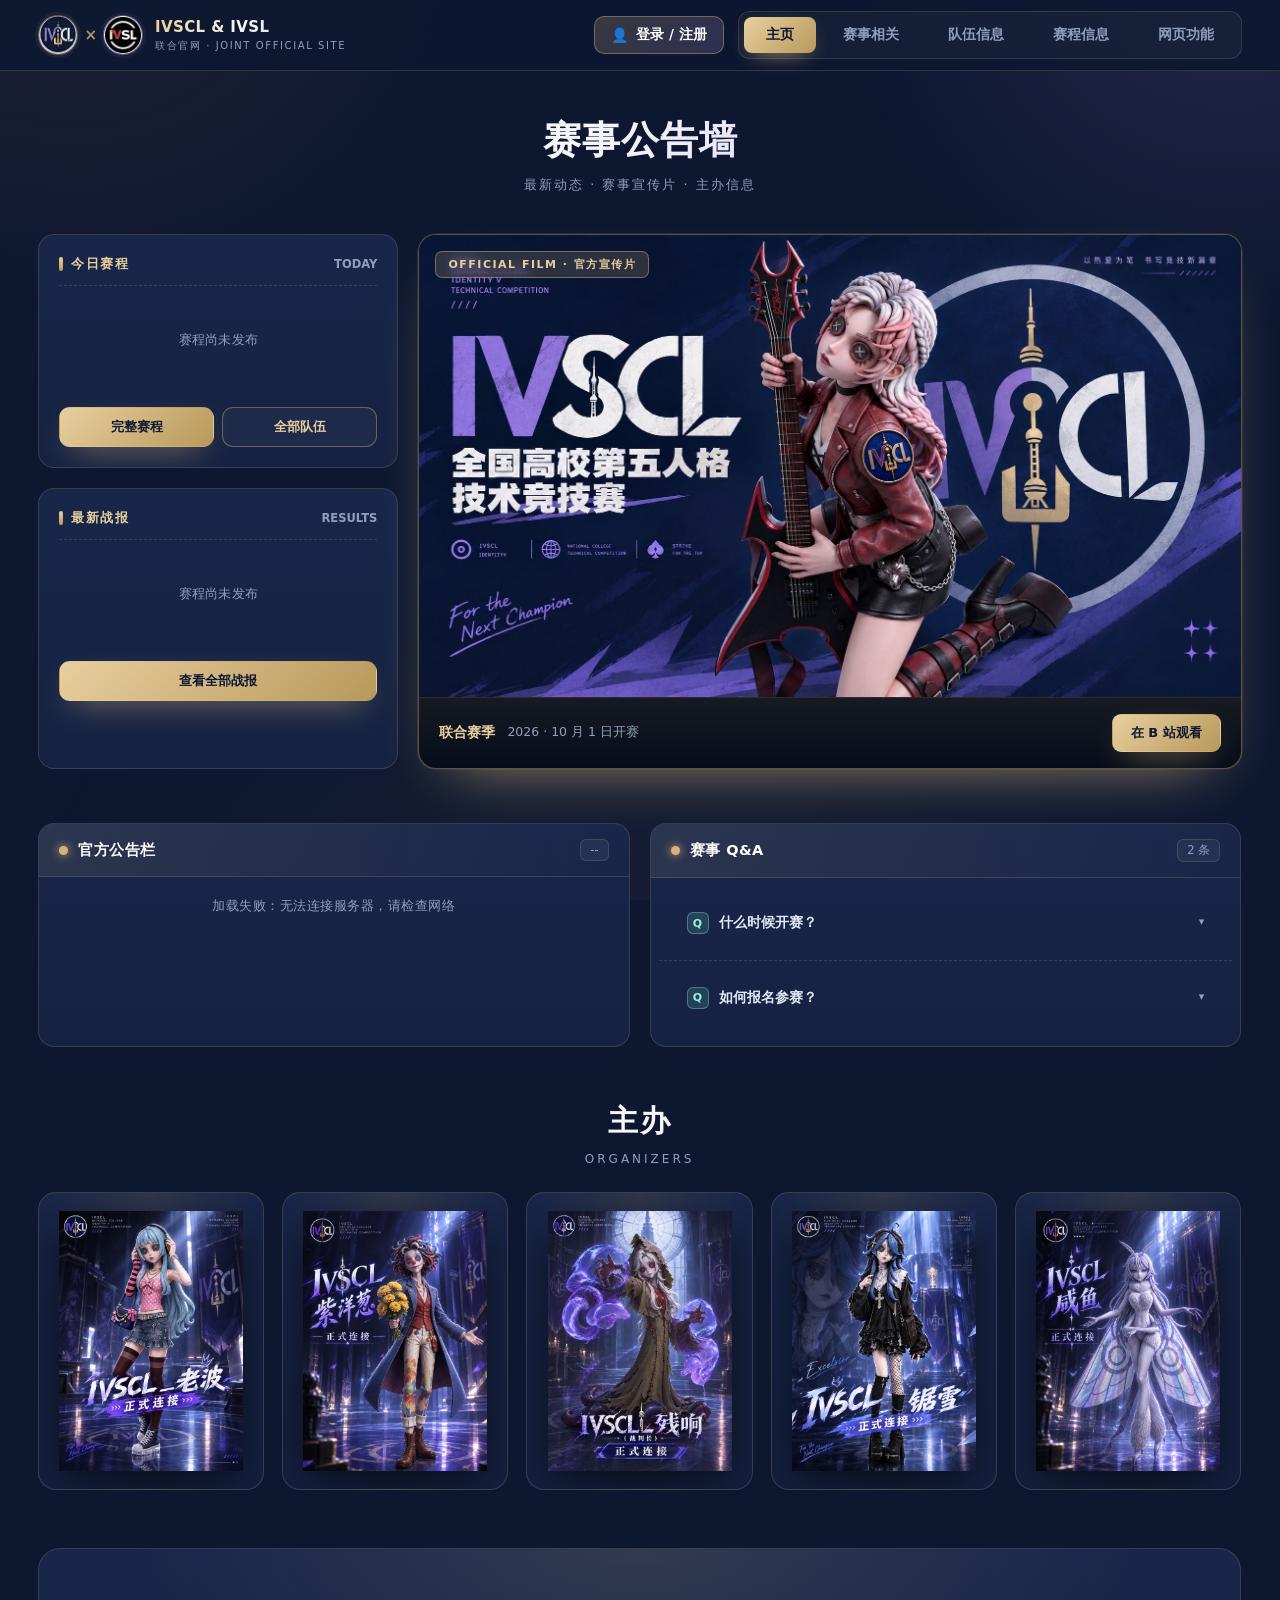
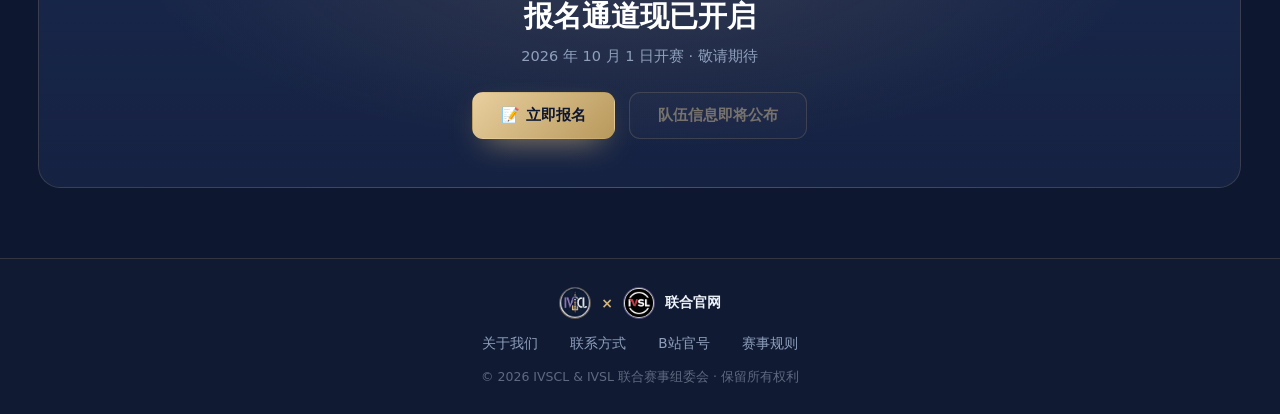
==== index.html @ 3a711183 "Add files via upload" ====
<!DOCTYPE html>
<html lang="zh-CN">
<head>
<meta charset="UTF-8">
<meta name="viewport" content="width=device-width, initial-scale=1.0, viewport-fit=cover">
<meta name="color-scheme" content="dark">
<meta name="theme-color" content="#0d1730">

<title>IVSCL & IVSL 联合官网 · 2026 联合赛季</title>
<meta name="description" content="IVSCL & IVSL 联合赛季官方赛事网站。2026 年 10 月 1 日开赛，报名通道现已开启，欢迎各高校战队参与。">
<meta name="keywords" content="IVSCL,IVSL,高校电竞,电子竞技,联合赛季,2026,报名">

<link rel="preload" as="image" href="assets/misc/promo.jpg" fetchpriority="high">

<link rel="icon" type="image/jpeg" href="assets/loge/loge_IVSCL.jpg">
<link rel="apple-touch-icon" href="assets/loge/loge_IVSCL.jpg">
<link rel="stylesheet" href="css/style.css?v=20261003-12">

<meta property="og:type" content="website">
<meta property="og:title" content="IVSCL & IVSL 联合官网">
<meta property="og:description" content="2026 年 10 月 1 日开赛 · 报名进行中">
<meta property="og:image" content="assets/loge/loge_IVSCL.jpg">
<meta property="og:locale" content="zh_CN">
<meta name="twitter:card" content="summary_large_image">
<meta name="twitter:title" content="IVSCL & IVSL 联合官网">
<meta name="twitter:description" content="2026 年 10 月 1 日开赛 · 报名进行中">
<meta name="twitter:image" content="assets/loge/loge_IVSCL.jpg">
</head>
<body>

<header class="topbar">
  <div class="wrap topbar__inner">
    <a class="brand" href="#home" data-goto="home" aria-label="返回主页">
      <span class="brand__marks">
        <img class="brand__logo" src="assets/loge/loge_IVSCL.jpg" alt="IVSCL logo" decoding="async">
        <span class="brand__join" aria-hidden="true">×</span>
        <img class="brand__logo brand__logo--b" src="assets/loge/loge_IVSL.jpg" alt="IVSL logo" decoding="async">
      </span>
      <span class="brand__text">
        <b>IVSCL &amp; IVSL</b>
        <em>联合官网 · JOINT OFFICIAL SITE</em>
      </span>
    </a>

    <div class="topbar__actions">
      <button class="account-btn" id="accountBtn" type="button">
        <span class="account-btn__icon" id="accountBtnIcon">👤</span>
        <span class="account-btn__text" id="accountBtnText">登录 / 注册</span>
        <span class="account-btn__role" id="accountBtnRole" hidden></span>
      </button>
    </div>

    <nav class="tabs" role="tablist" aria-label="主导航">
      <button class="tab is-active" data-tab="home" role="tab" aria-selected="true">主页</button>
      <button class="tab" data-tab="about" role="tab" aria-selected="false">赛事相关</button>
      <button class="tab" data-tab="teams" role="tab" aria-selected="false">队伍信息</button>
      <button class="tab" data-tab="schedule" role="tab" aria-selected="false">赛程信息</button>
      <button class="tab" data-tab="tools" role="tab" aria-selected="false">网页功能</button>
    </nav>
  </div>
</header>

<main>

  <section class="panel is-active" data-panel="home">
    <div class="wrap">
      <div class="hero-board">
        <h1 class="hero-board__title">赛事公告墙</h1>
        <p class="hero-board__sub">最新动态 · 赛事宣传片 · 主办信息</p>
      </div>

      <div class="stage">
                <div class="stage__left">
          <!-- Pane 1: 今日赛程 -->
          <div class="pane">
            <div class="pane__head">今日赛程 <i>TODAY</i></div>
            <ul class="home-schedule" id="homeSchedule" aria-live="polite" aria-busy="true">
              <li class="home-schedule__state">加载中…</li>
            </ul>
            <div class="kickoff__foot">
              <button class="btn btn--primary" data-goto="schedule">完整赛程</button>
              <button class="btn btn--ghost"   data-goto="teams">全部队伍</button>
            </div>
          </div>

          <!-- Pane 2: 最新战报 -->
          <div class="pane">
            <div class="pane__head">最新战报 <i>RESULTS</i></div>
            <ul class="home-results" id="homeResults" aria-live="polite" aria-busy="true">
              <li class="home-schedule__state">加载中…</li>
            </ul>
            <div class="kickoff__foot">
              <button class="btn btn--primary" data-goto="schedule">查看全部战报</button>
            </div>
          </div>
        </div>

        <div class="film">
          <span class="film__badge">OFFICIAL FILM · 官方宣传片</span>
          <div class="film__media">
            <img src="assets/misc/promo.jpg" alt="IVSCL & IVSL 联合赛季宣传图"
                 fetchpriority="high" decoding="async" data-zoom="宣传图">
          </div>
          <div class="film__bar">
            <b>联合赛季</b>
            <span>2026 · 10 月 1 日开赛</span>
            <a class="btn btn--primary btn--sm" href="https://space.bilibili.com/563096834" target="_blank" rel="noopener">在 B 站观看</a>
          </div>
        </div>
      </div>

      <section class="bulletins reveal">
        <div class="bulletins__grid">
          <div class="board">
            <div class="board__head">
              <span class="board__dot" aria-hidden="true"></span>
              <span class="board__title">官方公告栏</span>
              <span class="board__count" data-count="announcements">--</span>
            </div>
            <ul class="board__list" data-board="announcements" aria-live="polite" aria-busy="true">
              <li class="board__state">正在加载公告…</li>
            </ul>
          </div>
          <div class="board">
            <div class="board__head">
              <span class="board__dot" aria-hidden="true"></span>
              <span class="board__title">赛事 Q&amp;A</span>
              <span class="board__count" data-count="qas">--</span>
            </div>
            <ul class="board__list qa-list" data-board="qas" aria-live="polite" aria-busy="true">
              <li class="board__state">正在加载 Q&amp;A…</li>
            </ul>
          </div>
        </div>
      </section>

      <section class="hosts reveal">
        <div class="hosts__head">
          <h2 class="hosts__title">主办</h2>
          <p class="hosts__sub">ORGANIZERS</p>
        </div>
        <div class="hosts__grid reveal-stagger">
          <figure class="host-figure">
            <div class="host-figure__media">
              <img src="assets/host/IVSCL_老波.jpg" alt="IVSCL 主办立绘 · 老波"
                   loading="lazy" decoding="async" data-zoom="主办立绘 · 老波"
                   onerror="this.style.display='none';this.nextElementSibling.style.display='grid'">
              <div class="host-figure__ph" style="display:none">主办立绘 1</div>
            </div>
          </figure>
          <figure class="host-figure">
            <div class="host-figure__media">
              <img src="assets/host/IVSCL_紫洋葱.jpg" alt="IVSCL 主办立绘 · 紫洋葱"
                   loading="lazy" decoding="async" data-zoom="主办立绘 · 紫洋葱"
                   onerror="this.style.display='none';this.nextElementSibling.style.display='grid'">
              <div class="host-figure__ph" style="display:none">主办立绘 2</div>
            </div>
          </figure>
          <figure class="host-figure">
            <div class="host-figure__media">
              <img src="assets/host/IVSCL_残响.jpg" alt="IVSCL 主办立绘 · 残响"
                   loading="lazy" decoding="async" data-zoom="主办立绘 · 残响"
                   onerror="this.style.display='none';this.nextElementSibling.style.display='grid'">
              <div class="host-figure__ph" style="display:none">主办立绘 3</div>
            </div>
          </figure>
          <figure class="host-figure">
            <div class="host-figure__media">
              <img src="assets/host/IVSCL_锯雪.jpg" alt="IVSCL 主办立绘 · 锯雪"
                   loading="lazy" decoding="async" data-zoom="主办立绘 · 锯雪"
                   onerror="this.style.display='none';this.nextElementSibling.style.display='grid'">
              <div class="host-figure__ph" style="display:none">主办立绘 4</div>
            </div>
          </figure>
          <figure class="host-figure">
            <div class="host-figure__media">
              <img src="assets/host/IVSCL_咸鱼.jpg" alt="IVSCL 主办立绘 · 咸鱼"
                   loading="lazy" decoding="async" data-zoom="主办立绘 · 咸鱼"
                   onerror="this.style.display='none';this.nextElementSibling.style.display='grid'">
              <div class="host-figure__ph" style="display:none">主办立绘 5</div>
            </div>
          </figure>
        </div>
      </section>

      <div class="cta reveal">
        <div class="cta__inner">
          <h2 class="cta__title">报名通道现已开启</h2>
          <p class="cta__desc">2026 年 10 月 1 日开赛 · 敬请期待</p>
          <div class="hero__actions">
            <button class="btn btn--primary" id="signupBtn2" aria-label="打开报名信息弹窗">📝 立即报名</button>
            <button class="btn btn--ghost" disabled>队伍信息即将公布</button>
          </div>
        </div>
      </div>
    </div>
  </section>

  <section class="panel" data-panel="about">
    <div class="wrap">
      <div class="page-head">
        <p class="eyebrow">ABOUT</p>
        <h2>赛事相关</h2>
        <p class="sub">赛事介绍 · 历届冠亚军 · 特别鸣谢</p>
      </div>

      <section class="about-section reveal">
        <div class="about-section__head">
          <h3>赛事介绍</h3>
          <em>INTRODUCTION</em>
        </div>

        <p class="about-lead">
          IVSCL &amp; IVSL 隶属于上海第五人格赛事系列。
          IVSCL全国高校第五人格职业竞技赛,响应第五人格共创赛计划,营运而生。
          赛事面向全国高校在读学生，<b>以热爱为笔，书写竞技新篇章</b>。
        </p>

        <div class="about-facts">
          <div class="fact-card">
            <div class="fact-card__icon">🎯</div>
            <h4>面向对象</h4>
            <p>全国高校在读学生均可组队报名，同一队伍的参赛选手须来自同一高校（教练除外），赛前须出示本人有效身份证明核验。每队最多 10 名队员（另可配 1 名教练），每场比赛前提交最多 7 人首发表。</p>
          </div>
          <div class="fact-card">
            <div class="fact-card__icon">💰</div>
            <h4>奖金池</h4>
            <p>冠军 500 元 + IVSCL 冠军奖杯 + 神秘礼物；亚军 400 元 + IVSCL 亚军奖杯；季军 300 元 + IVSCL 季军奖杯。</p>
          </div>
          <div class="fact-card">
            <div class="fact-card__icon">🎮</div>
            <h4>比赛项目</h4>
            <p>《第五人格》团队对抗赛（IVSCL 全国大学生第五人格技术竞技赛）。以队伍为单位参赛，按求生者 / 监管者双阵营对抗，BO3、BO5 赛制，全程仅限移动端设备参赛，严禁 PC 端。</p>
          </div>
        </div>
      </section>

      <section class="about-section reveal">
        <div class="about-section__head">
          <h3>历届冠亚军</h3>
          <em>HALL OF FAME</em>
        </div>

        <div class="timeline-h">
          <div class="timeline-h__track" id="timelineTrack" aria-live="polite" aria-busy="true">
            <div class="timeline-h__axis" aria-hidden="true"></div>
            <div class="board__state" style="flex:1">正在加载历届冠亚军…</div>
          </div>
        </div>
      </section>

      <section class="about-section reveal">
        <div class="thanks-intro">
          <p class="thanks-intro__eyebrow">SPECIAL THANKS</p>
          <h3 class="thanks-intro__title">特别鸣谢</h3>
          <p class="thanks-intro__desc">
            本届赛事的顺利举办，离不开每一位工作人员的付出与合作伙伴的支持，在此致以诚挚感谢。
          </p>
        </div>

        <div class="thanks-grid" id="thanksGrid" aria-live="polite" aria-busy="true">
          <div class="board__state" style="grid-column:1/-1">正在加载鸣谢名单…</div>
        </div>
      </section>

      <section class="about-section reveal">
        <div class="thanks-intro">
          <p class="thanks-intro__eyebrow">STAFF DIRECTORY</p>
          <h3 class="thanks-intro__title">工作人员一览</h3>
          <p class="thanks-intro__desc">本届赛事裁判与解说名单</p>
        </div>
        <div class="thanks-grid" id="staffGrid" aria-live="polite" aria-busy="true">
          <div class="board__state" style="grid-column:1/-1">正在加载工作人员名单…</div>
        </div>
      </section>

      <div class="cta reveal">
        <div class="cta__inner">
          <h2 class="cta__title">想了解最新赛事动态？</h2>
          <p class="cta__desc">回到主页查看公告、Q&amp;A 与报名入口。</p>
          <div class="hero__actions">
            <button class="btn btn--primary" data-goto="home">返回主页</button>
            <button class="btn btn--ghost" id="signupBtn3">📝 立即报名</button>
          </div>
        </div>
      </div>
    </div>
  </section>

  <section class="panel" data-panel="teams">
    <div class="wrap">
      <div class="page-head">
        <p class="eyebrow">TEAMS</p>
        <h2>队伍信息</h2>
        <p class="sub">本届赛事参赛战队一览 · 队长可创建自己的队伍</p>
      </div>

      <!-- 视图1：普通队伍列表 -->
      <div id="teamsMainView">
        <div class="teams-toolbar">
          <div class="teams-tabs" id="teamsTabs" role="tablist">
            <button class="teams-tab is-active" data-teams-tab="all" type="button">所有队伍</button>
            <button class="teams-tab" data-teams-tab="mine" type="button" hidden>我的队伍</button>
          </div>
          <div class="teams-search" id="teamsSearchBar" role="search">
            <input id="teamsSearch" type="search" placeholder="输入队伍名称或简称" autocomplete="off">
            <span class="teams-search__count" id="teamsResultCount" aria-live="polite"></span>
          </div>
          <div id="teamsAdminActions"></div>
        </div>

        <div class="teams-grid" id="teamsGrid" aria-live="polite" aria-busy="true">
          <div class="board__state" style="grid-column:1/-1">正在加载队伍信息…</div>
        </div>
        <div id="myTeamEmpty" hidden></div>

        <div class="cta reveal">
          <div class="cta__inner">
            <h2 class="cta__title">想了解赛事历史与鸣谢名单？</h2>
            <p class="cta__desc">历届冠亚军、工作人员与合作单位都在「赛事相关」页。</p>
            <div class="hero__actions">
              <button class="btn btn--primary" data-goto="about">前往赛事相关</button>
              <button class="btn btn--ghost"   data-goto="home">返回主页</button>
            </div>
          </div>
        </div>
      </div>

      <!-- 视图2：管理员队伍管理（完整页面） -->
      <div id="teamsAdminView" hidden>
        <div class="teams-admin-header">
          <button class="btn btn--ghost btn--sm" id="teamsAdminBackBtn" type="button">← 返回队伍列表</button>
          <h3 class="teams-admin-title">队伍管理 <em>ADMIN</em></h3>
          <div class="teams-search">
            <input id="teamsAdminSearch" type="search" placeholder="搜索学校名称或简称" autocomplete="off">
            <span class="teams-search__count" id="teamsAdminCount" aria-live="polite"></span>
          </div>
        </div>
        <div class="teams-grid" id="teamsAdminGrid"></div>
      </div>

      <!-- 视图3：管理员查看单队详情 -->
      <div id="teamsAdminDetailView" hidden>
        <div class="teams-admin-header">
          <button class="btn btn--ghost btn--sm" id="teamsAdminDetailBackBtn" type="button">← 返回队伍管理</button>
        </div>
        <div id="teamsAdminDetailContent"></div>
      </div>

      <!-- 队长编辑面板（复用） -->
      <section class="team-editor-panel" id="teamEditorPanel" hidden></section>
    </div>
  </section>

  <section class="panel" data-panel="schedule">
    <div class="wrap">
      <div class="page-head">
        <p class="eyebrow">SCHEDULE</p>
        <h2>赛程信息</h2>
        <p class="sub">查看比赛时间与对阵详情</p>
      </div>

      <section class="schedule-board" id="scheduleBoard" aria-live="polite" aria-busy="true">
        <div class="board__state">正在加载赛程…</div>
      </section>

      <div class="cta reveal">
        <div class="cta__inner">
          <h2 class="cta__title">对阵安排出炉了</h2>
          <p class="cta__desc">恭喜各队伍晋级下一轮，请留意比赛时间与房间信息。</p>
          <div class="hero__actions">
            <button class="btn btn--primary" data-goto="teams">查看队伍</button>
            <button class="btn btn--ghost" data-goto="home">返回主页</button>
          </div>
        </div>
      </div>
    </div>
  </section>

  <section class="panel" data-panel="tools">
    <div class="wrap">
      <div class="page-head">
        <p class="eyebrow">TOOLS</p>
        <h2>网页功能</h2>
        <p class="sub">根据账号身份解锁对应功能 · 未登录只能查看公开工具</p>
      </div>

      <div id="toolsIntro"></div>
      <div id="toolsContent"></div>
    </div>
  </section>

</main>

<footer class="footer">
  <div class="wrap footer__inner">
    <div class="footer__brand">
      <img class="footer__logo" src="assets/loge/loge_IVSCL.jpg" alt="IVSCL logo" loading="lazy" decoding="async">
      <span class="footer__join" aria-hidden="true">×</span>
      <img class="footer__logo footer__logo--b" src="assets/loge/loge_IVSL.jpg" alt="IVSL logo" loading="lazy" decoding="async">
      <span>联合官网</span>
    </div>
    <div class="footer__links">
      <a href="#">关于我们</a>
      <a href="#">联系方式</a>
      <a href="https://space.bilibili.com/563096834" target="_blank" rel="noopener">B站官号</a>
      <a href="assets/misc/IVSCL赛事规则.pdf" target="_blank" rel="noopener">赛事规则</a>
    </div>
    <p class="footer__copy">© 2026 IVSCL &amp; IVSL 联合赛事组委会 · 保留所有权利</p>
  </div>
</footer>

<div class="modal-mask" id="signupModal" aria-hidden="true">
  <div class="modal modal--gallery" role="dialog" aria-modal="true" aria-label="赛事报名信息">
    <button class="modal__close" id="modalClose" aria-label="关闭报名弹窗">✕</button>
    <div class="modal__gallery">
      <img src="assets/misc/bm_1.jpg" alt="IVSCL & IVSL 赛事报名信息 1" decoding="async" data-zoom="报名信息 1">
      <img src="assets/misc/bm_2.jpg" alt="IVSCL & IVSL 赛事报名信息 2" decoding="async" data-zoom="报名信息 2">
    </div>
  </div>
</div>

<div class="modal-mask" id="accountModal" aria-hidden="true">
  <div class="modal account-modal" role="dialog" aria-modal="true" aria-label="账号">
    <button class="modal__close" id="accountModalClose" aria-label="关闭账号弹窗">✕</button>

    <div class="account-profile" id="accountProfile" hidden>
      <div class="account-profile__head">
        <div class="account-profile__avatar" id="profileAvatar">·</div>
        <div class="account-profile__info">
          <div class="account-profile__name" id="profileName">—</div>
          <div class="account-profile__phone" id="profilePhone">—</div>
          <div class="account-profile__role" id="profileRole" data-role="">—</div>
        </div>
      </div>
      <div class="account-profile__actions">
        <button class="btn btn--ghost" id="profileLogout" type="button">退出登录</button>
      </div>
    </div>

    <div id="accountAuth" hidden>
      <h3 class="account-modal__title">账号</h3>
      <p class="account-modal__sub">登录后可同步身份标识。注册需要激活码。</p>

      <div class="account-tabs">
        <button class="account-tab is-active" data-account-tab="login" type="button">登录</button>
        <button class="account-tab" data-account-tab="register" type="button">注册</button>
      </div>

      <form class="account-form" id="loginForm" novalidate>
        <div class="account-field">
          <label for="loginPhone">手机号</label>
          <input type="tel" id="loginPhone" inputmode="numeric" autocomplete="tel" placeholder="请输入手机号" maxlength="11">
        </div>
        <div class="account-field">
          <label for="loginPassword">密码</label>
          <input type="password" id="loginPassword" autocomplete="current-password" placeholder="请输入密码">
        </div>
        <div class="account-form__error" id="loginError"></div>
        <button class="btn btn--primary account-form__submit" type="submit">登录</button>
      </form>

      <form class="account-form" id="registerForm" novalidate hidden>
        <div class="account-field">
          <label for="regPhone">手机号</label>
          <input type="tel" id="regPhone" inputmode="numeric" autocomplete="tel" placeholder="请输入手机号" maxlength="11">
        </div>
        <div class="account-field">
          <label for="regUsername">账号名称</label>
          <input type="text" id="regUsername" autocomplete="nickname" placeholder="用于展示的名字" maxlength="16">
        </div>
        <div class="account-field">
          <label for="regPassword">密码</label>
          <input type="password" id="regPassword" autocomplete="new-password" placeholder="至少 6 位">
        </div>
        <div class="account-field">
          <label for="regConfirm">确认密码</label>
          <input type="password" id="regConfirm" autocomplete="new-password" placeholder="再次输入密码">
        </div>
        <div class="account-field">
          <label for="regCode">激活码</label>
          <input type="text" id="regCode" placeholder="请输入激活码" autocomplete="off" spellcheck="false">
        </div>
        <p class="account-form__hint">
          <b>激活码说明：</b>激活码决定账号性质。请联系赛事组委会获取的激活码。
        </p>
        <div class="account-form__error" id="registerError"></div>
        <button class="btn btn--primary account-form__submit" type="submit">注册</button>
      </form>
    </div>
  </div>
</div>

<div class="modal-mask" id="toolModal" aria-hidden="true">
  <div class="modal tool-modal" role="dialog" aria-modal="true" aria-label="工具">
    <button class="modal__close" id="toolModalClose" aria-label="关闭">✕</button>
    <div id="toolModalContent"></div>
  </div>
</div>

<div class="lightbox" id="lightbox" aria-hidden="true" role="dialog" aria-label="图片预览">
  <button class="lightbox__close" id="lightboxClose" aria-label="关闭预览">✕</button>
  <img class="lightbox__img" id="lightboxImg" src="" alt="">
  <span class="lightbox__hint">点击空白处或按 ESC 关闭</span>
</div>

<script type="module" src="js/main.js?v=20261003-15"></script>
</body>
</html>
---- css/style.css ----
*{box-sizing:border-box;margin:0;padding:0}
:root{
  --bg:#0d1730;--bg-2:#101c38;
  --panel:#152242;--panel-2:#18264a;
  --line:rgba(212,180,122,.18);--line-soft:rgba(212,180,122,.1);--line-strong:rgba(212,180,122,.42);
  --text:#eef3fb;--muted:#8fa0bd;
  --gold:#d4b47a;--gold-lt:#e8cf9e;--gold-dk:#b8995c;
  --purple:#a68bd4;--purple-lt:#c4aef0;
  --cyan:#7ef0d0;--cyan-lt:#9ff0e0;
  --white:#f5f7fa;
  --red:#ff7090;--red-lt:#ffb3c0;
}
html{scroll-behavior:smooth;scroll-padding-top:70px;-webkit-text-size-adjust:100%}
body{background:var(--bg);color:var(--text);font-family:system-ui,-apple-system,"PingFang SC","Microsoft YaHei",sans-serif;-webkit-font-smoothing:antialiased;min-height:100vh;min-height:100dvh;display:flex;flex-direction:column;position:relative;overflow-x:hidden}
body::before{content:"";position:fixed;inset:0;z-index:0;pointer-events:none;background:radial-gradient(52vw 52vw at 6% -12%,rgba(212,180,122,.10),transparent 64%),radial-gradient(48vw 48vw at 96% -6%,rgba(166,139,212,.16),transparent 64%),radial-gradient(70vw 60vw at 50% 112%,rgba(212,180,122,.05),transparent 72%)}
.wrap{width:min(1220px,94vw);margin-inline:auto;position:relative;z-index:1}
::selection{background:rgba(212,180,122,.34);color:#fff}
::-webkit-scrollbar{width:10px;height:10px}
::-webkit-scrollbar-track{background:rgba(255,255,255,.02)}
::-webkit-scrollbar-thumb{background:rgba(212,180,122,.26);border-radius:6px;border:2px solid transparent;background-clip:padding-box}
:focus{outline:none}
:focus-visible{outline:2px solid var(--gold);outline-offset:3px;border-radius:6px}
@media (prefers-reduced-motion: reduce){*,*::before,*::after{animation-duration:.01ms !important;animation-iteration-count:1 !important;transition-duration:.01ms !important;scroll-behavior:auto !important}.reveal{opacity:1 !important;transform:none !important;transition:none !important}}

.reveal{opacity:0;transform:translateY(28px);transition:opacity .8s cubic-bezier(.2,.9,.3,1),transform .8s cubic-bezier(.2,.9,.3,1);will-change:opacity,transform}
.reveal.is-visible{opacity:1;transform:none}
.reveal-stagger > *{opacity:0;transform:translateY(18px);transition:opacity .6s cubic-bezier(.2,.9,.3,1),transform .6s cubic-bezier(.2,.9,.3,1)}
.reveal-stagger.is-visible > *{opacity:1;transform:none}
.reveal-stagger.is-visible > *:nth-child(1){transition-delay:.05s}
.reveal-stagger.is-visible > *:nth-child(2){transition-delay:.15s}
.reveal-stagger.is-visible > *:nth-child(3){transition-delay:.25s}

.topbar{position:sticky;top:0;z-index:50;background:rgba(13,23,48,.88);backdrop-filter:blur(16px);-webkit-backdrop-filter:blur(16px);border-bottom:1px solid var(--line)}
.topbar__inner{display:flex;align-items:center;gap:14px;flex-wrap:wrap;padding:11px 0}
.brand{display:flex;align-items:center;gap:12px;text-decoration:none;color:inherit;cursor:pointer;border-radius:12px;padding:3px 6px;margin:-3px 6px -3px -6px;transition:background .2s}
.brand:hover{background:rgba(255,255,255,.03)}
.brand__marks{display:flex;align-items:center;gap:6px}
.brand__logo{width:40px;height:40px;border-radius:50%;object-fit:cover;display:block;border:1.5px solid rgba(212,180,122,.45);box-shadow:0 0 0 3px rgba(212,180,122,.07);background:#0d1730;transition:.25s}
.brand__logo--b{border-color:rgba(166,139,212,.5);box-shadow:0 0 0 3px rgba(166,139,212,.08)}
.brand:hover .brand__logo{transform:translateY(-1px)}
.brand__join{font-size:15px;font-weight:800;color:var(--gold);opacity:.8}
.brand__text{display:flex;flex-direction:column;gap:3px}
.brand__text b{font-size:15px;font-weight:900;letter-spacing:.4px;background:linear-gradient(100deg,var(--gold-lt),var(--white) 45%,var(--purple-lt));-webkit-background-clip:text;background-clip:text;color:transparent}
.brand__text em{font-style:normal;font-size:10px;color:var(--muted);letter-spacing:1.6px}

.topbar__actions{margin-left:auto;display:flex;align-items:center;gap:8px;flex-wrap:wrap}
.account-btn{display:inline-flex;align-items:center;gap:8px;padding:9px 16px;border-radius:10px;font:inherit;font-size:13.5px;font-weight:800;color:#fff;cursor:pointer;background:linear-gradient(135deg,rgba(212,180,122,.22),rgba(166,139,212,.22));border:1px solid var(--line-strong);transition:.22s;white-space:nowrap;-webkit-tap-highlight-color:transparent;max-width:220px}
.account-btn:hover{transform:translateY(-2px);box-shadow:0 12px 28px -12px rgba(212,180,122,.9);border-color:var(--gold)}
.account-btn__icon{font-size:14px;flex:0 0 auto}
.account-btn__text{overflow:hidden;text-overflow:ellipsis;white-space:nowrap;min-width:0}
.account-btn__role{flex:0 0 auto;font-size:10px;font-weight:900;letter-spacing:1px;padding:2px 7px;border-radius:5px;background:rgba(212,180,122,.22);border:1px solid rgba(212,180,122,.5);color:var(--gold-lt)}
.account-btn__role[data-role="admin"]{background:rgba(212,180,122,.22);border-color:rgba(212,180,122,.5);color:var(--gold-lt)}
.account-btn__role[data-role="team"]{background:rgba(120,220,200,.18);border-color:rgba(120,220,200,.45);color:var(--cyan-lt)}
.account-btn__role[data-role="judge"]{background:rgba(166,139,212,.18);border-color:rgba(166,139,212,.45);color:var(--purple-lt)}
.account-btn__role[data-role="commentator"],.account-btn__role[data-role="fan"]{background:rgba(255,255,255,.06);border-color:rgba(255,255,255,.15);color:var(--muted)}

.tabs{display:flex;gap:5px;background:rgba(255,255,255,.035);border:1px solid var(--line);padding:5px;border-radius:12px}
.tab{appearance:none;border:0;background:transparent;color:var(--muted);font:inherit;font-size:14px;font-weight:700;padding:9px 22px;border-radius:8px;cursor:pointer;white-space:nowrap;transition:.22s;display:inline-flex;align-items:center;gap:6px}
.tab:hover{color:var(--gold-lt);background:rgba(255,255,255,.03)}
.tab.is-active{background:linear-gradient(135deg,var(--gold-lt),var(--gold-dk));color:#0d1730;box-shadow:0 8px 22px -10px rgba(212,180,122,.9)}
.tab--locked{color:#5f6d8a}
.tab--locked:hover{color:#7d8ba3}
.tab__lock{font-size:11px;padding:1px 6px;border-radius:5px;background:rgba(255,255,255,.06);border:1px solid rgba(255,255,255,.09);color:#7d8ba3;font-weight:800;letter-spacing:.5px}
.tab.is-active .tab__lock{background:rgba(13,23,48,.25);border-color:rgba(13,23,48,.3);color:#0d1730}

main{flex:1;position:relative;z-index:1}
.panel{display:none}
.panel.is-active{display:block;animation:fade .35s ease both}
@keyframes fade{from{opacity:0;transform:translateY(10px)}to{opacity:1;transform:none}}

.page-head{padding:54px 0 26px}
.eyebrow{font-size:12px;font-weight:800;letter-spacing:3px;color:var(--gold);margin-bottom:10px}
.page-head h2{font-size:clamp(24px,3.4vw,34px);font-weight:900;letter-spacing:-.5px}
.page-head .sub{margin-top:10px;color:var(--muted);font-size:14px}

.hero__actions{display:flex;gap:14px;justify-content:center;flex-wrap:wrap}
.btn{display:inline-flex;align-items:center;gap:8px;padding:13px 28px;border-radius:11px;font:inherit;font-size:15px;font-weight:800;cursor:pointer;border:1px solid transparent;text-decoration:none;transition:.22s;-webkit-tap-highlight-color:transparent}
.btn--primary{background:linear-gradient(135deg,var(--gold-lt),var(--gold-dk));color:#0d1730;box-shadow:0 12px 32px -14px rgba(212,180,122,.95)}
.btn--primary:hover{transform:translateY(-2px);box-shadow:0 18px 38px -14px rgba(212,180,122,1)}
.btn--ghost{background:rgba(255,255,255,.04);border-color:var(--line-strong);color:var(--gold-lt)}
.btn--ghost:hover{background:rgba(212,180,122,.1);transform:translateY(-2px)}
.btn--danger{background:linear-gradient(135deg,var(--red-lt),var(--red));color:#2a0a12;box-shadow:0 12px 32px -14px rgba(255,110,130,.9)}
.btn--danger:hover{transform:translateY(-2px)}
.btn--sm{padding:9px 18px;font-size:13px;border-radius:9px}
.btn--block{width:100%;justify-content:center;padding:11px 12px;font-size:14px}
.btn:disabled{opacity:.45;cursor:not-allowed;transform:none!important;box-shadow:none!important;pointer-events:auto}

.notice-bar{background:linear-gradient(90deg,rgba(212,180,122,.17),rgba(166,139,212,.15));border-bottom:1px solid var(--line);padding:10px 0}
.notice-bar__inner{display:flex;align-items:center;gap:10px;flex-wrap:wrap;font-size:13.5px;color:#ded4bd}
.notice-bar__inner b{color:var(--gold-lt)}
.notice-bar__more{margin-left:auto;cursor:pointer;font-weight:800;color:var(--gold);transition:.2s;white-space:nowrap;border-radius:6px;padding:2px 6px}
.notice-bar__more:hover{color:var(--gold-lt);background:rgba(212,180,122,.1)}

.hero-board{text-align:center;padding:44px 0 14px}
.hero-board__title{font-size:clamp(26px,4.2vw,38px);font-weight:900;letter-spacing:1px;background:linear-gradient(100deg,var(--gold-lt),var(--white) 45%,var(--purple-lt));-webkit-background-clip:text;background-clip:text;color:transparent}
.hero-board__sub{margin-top:10px;font-size:13px;color:var(--muted);letter-spacing:2px}

.stage{display:grid;grid-template-columns:360px minmax(0,1fr);gap:20px;padding:26px 0 10px;align-items:stretch}
.stage__left{display:flex;flex-direction:column}
.pane{background:linear-gradient(180deg,var(--panel-2),var(--panel));border:1px solid var(--line);border-radius:16px;padding:20px;position:relative;overflow:hidden;display:flex;flex-direction:column}
.pane + .pane{margin-top:20px}
.pane__head{display:flex;align-items:center;gap:8px;font-size:13px;font-weight:900;letter-spacing:1.5px;color:var(--gold-lt);margin-bottom:16px;padding-bottom:12px;border-bottom:1px dashed var(--line);flex:0 0 auto}
.pane__head::before{content:"";width:4px;height:14px;border-radius:2px;background:linear-gradient(180deg,var(--gold-lt),var(--gold-dk))}
.pane__head i{margin-left:auto;font-style:normal;font-size:11.5px;font-weight:700;color:var(--muted);letter-spacing:0}
.stage__left .pane:last-child{flex:1}
.stage__left .pane:last-child .signup{flex:1;justify-content:center}

.kickoff__time{text-align:center;font-size:12.5px;color:var(--muted);letter-spacing:1px;margin-bottom:14px}
.kickoff__time b{color:var(--gold-lt);font-size:14px;font-weight:900}
.countdown{display:grid;grid-template-columns:repeat(4,1fr);gap:8px}
.cd{border-radius:10px;padding:11px 3px;text-align:center;background:linear-gradient(180deg,rgba(212,180,122,.11),rgba(212,180,122,.02));border:1px solid var(--line);position:relative}
.cd::before{content:"";position:absolute;left:50%;top:0;transform:translateX(-50%);width:16px;height:2px;border-radius:2px;background:linear-gradient(90deg,transparent,var(--gold),transparent)}
.cd b{display:block;font-size:20px;font-weight:900;font-variant-numeric:tabular-nums;line-height:1.15;background:linear-gradient(135deg,#fff,var(--gold-lt));-webkit-background-clip:text;background-clip:text;color:transparent}
.cd span{font-size:10.5px;color:var(--muted);letter-spacing:0}
.kickoff__foot{display:flex;gap:8px;margin-top:14px}
.kickoff__foot .btn{flex:1;justify-content:center;padding:10px 12px;font-size:13px}

.signup{display:flex;flex-direction:column;align-items:center;gap:16px;padding:6px 0 2px;text-align:center}
.signup__badge{display:inline-flex;align-items:center;gap:8px;font-size:13px;font-weight:900;letter-spacing:2px;padding:9px 20px;border-radius:999px;background:linear-gradient(135deg,rgba(120,220,200,.18),rgba(166,139,212,.18));border:1px solid rgba(120,220,200,.45);color:#9ff0e0;box-shadow:0 0 22px -6px rgba(120,220,200,.5)}
.signup__pulse{width:8px;height:8px;border-radius:50%;background:#7ef0d0;box-shadow:0 0 12px #7ef0d0;animation:pulse 1.6s infinite}
@keyframes pulse{50%{opacity:.25;transform:scale(.75)}}
.signup__note{font-size:12.5px;line-height:1.85;color:var(--muted)}
.signup__note b{color:var(--gold-lt)}

.film{position:relative;border-radius:18px;overflow:hidden;border:1px solid var(--line-strong);background:#060d1a;box-shadow:0 0 0 1px rgba(212,180,122,.1),0 26px 60px -34px rgba(212,180,122,.8);display:flex;flex-direction:column}
.film__media{position:relative;width:100%;aspect-ratio:16/9;min-height:0;display:grid;place-items:center;background:radial-gradient(60% 80% at 50% 40%,rgba(212,180,122,.16),transparent 70%),radial-gradient(50% 60% at 15% 90%,rgba(166,139,212,.2),transparent 70%),linear-gradient(160deg,#101c38,#060d1a);overflow:hidden}
.film__media::before{content:"";position:absolute;inset:0;background:repeating-linear-gradient(45deg,rgba(212,180,122,.04) 0 14px,transparent 14px 28px);pointer-events:none}
.film__media video,.film__media img{position:absolute;inset:0;width:100%;height:100%;object-fit:cover}
.film__media img{cursor:zoom-in}
.film__badge{position:absolute;top:16px;left:16px;z-index:2;font-size:11px;font-weight:900;letter-spacing:1.5px;padding:5px 12px;border-radius:7px;background:rgba(212,180,122,.18);border:1px solid rgba(212,180,122,.46);color:var(--gold-lt);backdrop-filter:blur(6px);-webkit-backdrop-filter:blur(6px)}
.film__bar{display:flex;align-items:center;gap:12px;flex-wrap:wrap;padding:16px 20px;background:linear-gradient(180deg,rgba(212,180,122,.08),transparent);border-top:1px solid var(--line);flex:0 0 auto}
.film__bar b{font-size:14px;font-weight:900;color:var(--gold-lt)}
.film__bar span{font-size:12.5px;color:var(--muted)}
.film__bar .btn{margin-left:auto}

.bulletins{padding:44px 0 10px}
.bulletins__grid{display:grid;grid-template-columns:1fr 1fr;gap:20px}
.board{border-radius:16px;border:1px solid var(--line);background:linear-gradient(180deg,var(--panel-2),var(--panel));overflow:hidden;display:flex;flex-direction:column;transition:.25s}
.board:hover{border-color:var(--line-strong)}
.board__head{display:flex;align-items:center;gap:10px;padding:15px 20px;border-bottom:1px solid var(--line);background:linear-gradient(90deg,rgba(212,180,122,.11),transparent)}
.board__dot{width:9px;height:9px;border-radius:50%;background:var(--gold);box-shadow:0 0 10px rgba(212,180,122,1)}
.board__title{font-size:14.5px;font-weight:900;color:#fff;letter-spacing:.5px}
.board__count{margin-left:auto;font-size:11.5px;color:var(--muted);padding:3px 9px;border-radius:6px;background:rgba(255,255,255,.05);border:1px solid var(--line)}
.board__list{list-style:none;padding:8px 8px 12px;display:flex;flex-direction:column;max-height:360px;overflow-y:auto;scrollbar-width:thin;scrollbar-color:rgba(212,180,122,.38) transparent;overscroll-behavior:contain}
.board__list::-webkit-scrollbar{width:5px}
.board__list::-webkit-scrollbar-thumb{background:rgba(212,180,122,.38);border-radius:4px}
.board__list li{padding:12px 14px;border-radius:10px;transition:.2s}
.board__list li:hover{background:rgba(212,180,122,.08)}
.board__list li + li{border-top:1px dashed var(--line);border-radius:0}

.msg__top{display:flex;align-items:center;gap:8px;flex-wrap:wrap;margin-bottom:6px}
.msg__tag{font-size:10.5px;font-weight:800;letter-spacing:.5px;padding:2px 8px;border-radius:5px}
.tag--notice{background:rgba(212,180,122,.18);border:1px solid rgba(212,180,122,.42);color:var(--gold-lt)}
.tag--event{background:rgba(166,139,212,.18);border:1px solid rgba(166,139,212,.42);color:var(--purple-lt)}
.tag--hot{background:rgba(255,110,130,.15);border:1px solid rgba(255,110,130,.38);color:#ffb3c0}
.tag--qa{background:rgba(120,220,200,.14);border:1px solid rgba(120,220,200,.34);color:#9ff0e0}
.tag--signup{background:rgba(120,220,200,.14);border:1px solid rgba(120,220,200,.34);color:#9ff0e0}
.msg__time{margin-left:auto;font-size:11.5px;color:var(--muted);white-space:nowrap}
.msg__text{font-size:13.5px;line-height:1.8;color:#c6d2e4}
.msg__text b{color:var(--gold-lt)}
.board__state{padding:36px 20px;text-align:center;font-size:13px;color:var(--muted);letter-spacing:.5px}
.board__state b{color:var(--gold-lt)}

.qa-list{padding:8px 8px 12px}
.qa-item{border-radius:10px;transition:background .2s}
.qa-item + .qa-item{border-top:1px dashed var(--line)}
.qa-item__q{width:100%;appearance:none;border:0;background:transparent;color:inherit;font:inherit;text-align:left;padding:13px 14px;display:flex;align-items:flex-start;gap:10px;cursor:pointer;border-radius:10px;transition:background .2s}
.qa-item__q:hover{background:rgba(212,180,122,.08)}
.qa-item__q:focus-visible{outline:2px solid var(--gold);outline-offset:-2px;border-radius:10px}
.qa-item__mark{flex:0 0 auto;width:22px;height:22px;border-radius:6px;display:grid;place-items:center;font-size:11px;font-weight:900;letter-spacing:.5px;background:rgba(120,220,200,.16);border:1px solid rgba(120,220,200,.4);color:#9ff0e0;margin-top:1px}
.qa-item__text{flex:1;font-size:13.5px;line-height:1.75;color:#e2e9f5;font-weight:700}
.qa-item__arrow{flex:0 0 auto;font-size:11px;color:var(--muted);transition:transform .3s ease,color .2s;margin-top:4px}
.qa-item.is-open .qa-item__arrow{transform:rotate(180deg);color:var(--gold)}
.qa-item.is-open .qa-item__q{background:rgba(212,180,122,.06)}
.qa-item__a{display:grid;grid-template-rows:0fr;transition:grid-template-rows .32s cubic-bezier(.2,.9,.3,1)}
.qa-item.is-open .qa-item__a{grid-template-rows:1fr}
.qa-item__a-inner{overflow:hidden;padding:0 14px 0 46px;font-size:13px;line-height:1.85;color:#b8c5da}
.qa-item.is-open .qa-item__a-inner{padding-bottom:14px}
.qa-item__a-inner .qa-a-mark{display:inline-block;font-weight:900;color:#9ff0e0;margin-right:4px}

.about-section{padding:38px 0 10px}
.about-section__head{display:flex;align-items:center;gap:10px;margin-bottom:22px}
.about-section__head::before{content:"";width:4px;height:18px;border-radius:2px;background:linear-gradient(180deg,var(--gold-lt),var(--gold-dk))}
.about-section__head h3{font-size:clamp(18px,2.4vw,22px);font-weight:900;letter-spacing:1px;color:#fff}
.about-section__head em{font-style:normal;font-size:11px;color:var(--muted);letter-spacing:2px;margin-left:6px}
.about-lead{font-size:14.5px;line-height:2;color:#c6d2e4;max-width:900px;margin-bottom:24px}
.about-lead b{color:var(--gold-lt)}
.about-facts{display:grid;grid-template-columns:repeat(3,1fr);gap:16px}
.fact-card{background:linear-gradient(180deg,var(--panel-2),var(--panel));border:1px solid var(--line);border-radius:16px;padding:22px 20px;transition:.25s}
.fact-card:hover{transform:translateY(-4px);border-color:var(--line-strong);box-shadow:0 22px 44px -28px rgba(212,180,122,.7)}
.fact-card__icon{width:44px;height:44px;border-radius:12px;display:grid;place-items:center;font-size:20px;background:linear-gradient(135deg,rgba(212,180,122,.18),rgba(166,139,212,.22));border:1px solid var(--line);margin-bottom:14px}
.fact-card h4{font-size:15px;font-weight:900;color:#fff;margin-bottom:8px;letter-spacing:.3px}
.fact-card p{font-size:13px;line-height:1.85;color:var(--muted)}
.fact-card p b{color:var(--gold-lt);font-weight:900;font-size:15px}

.timeline-h{position:relative;padding:20px 0 10px;overflow-x:auto;scrollbar-width:thin;scrollbar-color:rgba(212,180,122,.38) transparent;-webkit-overflow-scrolling:touch}
.timeline-h::-webkit-scrollbar{height:8px}
.timeline-h::-webkit-scrollbar-track{background:rgba(255,255,255,.02);border-radius:4px}
.timeline-h::-webkit-scrollbar-thumb{background:rgba(212,180,122,.3);border-radius:4px}
.timeline-h__track{display:flex;align-items:flex-start;gap:0;position:relative;min-width:min-content;padding:0 20px}
.timeline-h__axis{position:absolute;top:32px;left:20px;right:20px;height:2px;background:linear-gradient(90deg,transparent,var(--line-strong) 12%,var(--line-strong) 88%,transparent);pointer-events:none;z-index:0}
.timeline-h__node{position:relative;flex:1 0 auto;min-width:280px;padding:0 16px;display:flex;flex-direction:column;align-items:center;text-align:center}
.timeline-h__dot{position:relative;width:16px;height:16px;border-radius:50%;background:var(--bg);border:2px solid var(--gold);box-shadow:0 0 0 5px rgba(212,180,122,.14),0 0 18px rgba(212,180,122,.5);margin-top:24px;margin-bottom:18px;z-index:1;transition:.25s}
.timeline-h__dot::after{content:"";position:absolute;inset:3px;border-radius:50%;background:linear-gradient(135deg,var(--gold-lt),var(--gold-dk))}
.timeline-h__node:hover .timeline-h__dot{box-shadow:0 0 0 7px rgba(212,180,122,.2),0 0 26px rgba(212,180,122,.75);transform:scale(1.1)}
.timeline-h__event{font-size:13px;font-weight:900;letter-spacing:1.2px;color:var(--gold-lt);padding:4px 12px;border-radius:6px;background:rgba(212,180,122,.1);border:1px solid rgba(212,180,122,.3);margin-bottom:14px;white-space:nowrap}
.timeline-h__card{width:100%;background:linear-gradient(180deg,var(--panel-2),var(--panel));border:1px solid var(--line);border-radius:16px;padding:22px 20px 20px;transition:.28s cubic-bezier(.2,.9,.3,1);display:flex;flex-direction:column;gap:16px;position:relative;overflow:hidden}
.timeline-h__card::before{content:"";position:absolute;top:0;left:18%;right:18%;height:2px;border-radius:2px;background:linear-gradient(90deg,transparent,var(--gold),transparent);opacity:.55}
.timeline-h__node:hover .timeline-h__card{border-color:var(--line-strong);box-shadow:0 24px 52px -28px rgba(212,180,122,.75);transform:translateY(-4px)}
.timeline-h__crown{display:flex;flex-direction:column;align-items:center;gap:10px;padding-bottom:14px;border-bottom:1px dashed var(--line-soft)}
.timeline-h__crown-logo-wrap{position:relative;width:96px;height:96px;display:grid;place-items:center}
.timeline-h__crown-logo-wrap::before{content:"";position:absolute;inset:-6px;border-radius:50%;background:radial-gradient(circle,rgba(212,180,122,.22),transparent 68%);pointer-events:none}
.timeline-h__crown-logo{position:relative;width:96px;height:96px;border-radius:50%;object-fit:contain;padding:10px;background:radial-gradient(circle at 50% 30%,rgba(212,180,122,.18),rgba(212,180,122,.03)),linear-gradient(180deg,#1c2d54,#152242);border:2px solid var(--line-strong);box-shadow:0 0 0 6px rgba(212,180,122,.08),0 18px 36px -20px rgba(212,180,122,.9);transition:.3s}
.timeline-h__node:hover .timeline-h__crown-logo{transform:scale(1.05)}
.timeline-h__crown-name{display:flex;flex-direction:column;align-items:center;gap:3px}
.timeline-h__crown-name em{font-style:normal;font-size:10px;font-weight:900;letter-spacing:2px;color:var(--gold-lt)}
.timeline-h__crown-name b{font-size:15.5px;font-weight:900;letter-spacing:.4px;background:linear-gradient(100deg,var(--gold-lt),var(--white) 60%,var(--purple-lt));-webkit-background-clip:text;background-clip:text;color:transparent}
.timeline-h__runner{display:flex;align-items:center;gap:12px;padding:12px 14px;border-radius:12px;background:linear-gradient(135deg,rgba(166,139,212,.09),rgba(166,139,212,.02));border:1px solid rgba(166,139,212,.24);transition:.22s}
.timeline-h__node:hover .timeline-h__runner{border-color:rgba(166,139,212,.42)}
.timeline-h__runner-logo{flex:0 0 auto;width:48px;height:48px;border-radius:50%;object-fit:contain;padding:6px;background:radial-gradient(circle at 50% 30%,rgba(166,139,212,.22),rgba(166,139,212,.03)),linear-gradient(180deg,#1c2d54,#152242);border:1.5px solid rgba(166,139,212,.45);box-shadow:0 8px 20px -12px rgba(166,139,212,.9);transition:.3s}
.timeline-h__node:hover .timeline-h__runner-logo{transform:scale(1.06)}
.timeline-h__runner-info{display:flex;flex-direction:column;gap:3px;min-width:0;text-align:left}
.timeline-h__runner-info em{font-style:normal;font-size:10px;font-weight:900;letter-spacing:1.8px;color:var(--purple-lt)}
.timeline-h__runner-info b{font-size:14px;font-weight:900;color:#fff;letter-spacing:.3px;overflow:hidden;text-overflow:ellipsis;white-space:nowrap}
.timeline-h__node--upcoming .timeline-h__dot{border-style:dashed;border-color:var(--line-strong);box-shadow:0 0 0 5px rgba(212,180,122,.06);background:transparent}
.timeline-h__node--upcoming .timeline-h__dot::after{background:transparent;border:1px dashed rgba(212,180,122,.6);inset:3px;border-radius:50%}
.timeline-h__node--upcoming .timeline-h__event{background:rgba(255,255,255,.03);border-color:var(--line);color:var(--muted)}
.timeline-h__card--upcoming{border-style:dashed;border-color:var(--line);background:rgba(255,255,255,.02);display:grid;place-items:center;min-height:230px;padding:30px 20px;text-align:center}
.timeline-h__card--upcoming::before{display:none}
.timeline-h__upcoming-text{font-size:13px;font-weight:800;letter-spacing:1px;color:var(--muted);line-height:1.75}
.timeline-h__upcoming-text b{display:block;font-size:15px;color:var(--gold-lt);margin-bottom:8px;font-weight:900;letter-spacing:1.6px}

.thanks-intro{text-align:center;margin-bottom:34px;padding-top:8px}
.thanks-intro__eyebrow{display:inline-flex;align-items:center;gap:14px;font-size:11px;font-weight:900;letter-spacing:4px;color:var(--gold-lt);margin-bottom:16px}
.thanks-intro__eyebrow::before,.thanks-intro__eyebrow::after{content:"";width:32px;height:1px;background:linear-gradient(90deg,transparent,var(--gold))}
.thanks-intro__eyebrow::after{background:linear-gradient(90deg,var(--gold),transparent)}
.thanks-intro__title{font-size:clamp(26px,3.6vw,34px);font-weight:900;letter-spacing:6px;background:linear-gradient(100deg,var(--gold-lt),var(--white) 50%,var(--purple-lt));-webkit-background-clip:text;background-clip:text;color:transparent;margin-bottom:16px;padding-left:6px}
.thanks-intro__desc{font-size:13.5px;line-height:2;color:var(--muted);max-width:640px;margin-inline:auto;letter-spacing:.3px}
.thanks-grid{display:grid;grid-template-columns:repeat(2,1fr);gap:20px}
.thanks-card{position:relative;background:linear-gradient(180deg,var(--panel-2),var(--panel));border:1px solid var(--line);border-radius:18px;padding:24px;transition:.3s cubic-bezier(.2,.9,.3,1);overflow:hidden}
.thanks-card::before{content:"";position:absolute;top:0;left:24px;right:24px;height:2px;background:linear-gradient(90deg,transparent,var(--gold),transparent);opacity:.55;transition:.3s}
.thanks-card:hover{border-color:var(--line-strong);box-shadow:0 24px 50px -30px rgba(212,180,122,.75);transform:translateY(-4px)}
.thanks-card__head{display:flex;align-items:center;gap:14px;padding-bottom:18px;margin-bottom:16px;border-bottom:1px dashed var(--line);position:relative;z-index:1}
.thanks-card__icon{width:44px;height:44px;border-radius:12px;display:grid;place-items:center;font-size:19px;background:linear-gradient(135deg,rgba(212,180,122,.24),rgba(166,139,212,.24));border:1px solid var(--line-strong);flex:0 0 auto}
.thanks-card__info{display:flex;flex-direction:column;gap:3px;min-width:0}
.thanks-card__head h4{font-size:15.5px;font-weight:900;color:#fff;letter-spacing:3px;line-height:1.2}
.thanks-card__sub{font-size:10px;font-weight:800;letter-spacing:2.4px;color:var(--gold-lt);opacity:.75}
.thanks-card__list{list-style:none;display:flex;flex-direction:column;gap:9px;position:relative;z-index:1}
.thanks-card__member{display:flex;align-items:center;gap:12px;padding:10px 14px;border-radius:11px;background:rgba(255,255,255,.025);border:1px solid var(--line-soft);transition:.22s}
.thanks-card__member:hover{border-color:var(--line-strong);background:rgba(212,180,122,.07);transform:translateX(3px)}
.thanks-card__avatar{flex:0 0 auto;width:34px;height:34px;border-radius:50%;display:grid;place-items:center;font-size:13px;font-weight:900;color:#0d1730;background:linear-gradient(135deg,var(--gold-lt),var(--gold-dk));letter-spacing:.5px;line-height:1}
.thanks-card__name{font-size:13.5px;font-weight:800;color:#e2e9f5;letter-spacing:.3px;line-height:1.4;flex:1;min-width:0;overflow:hidden;text-overflow:ellipsis}
.staff-empty{padding:10px 14px;color:var(--muted);font-size:13px}
.thanks-card[data-category="合作"] .thanks-card__icon{background:linear-gradient(135deg,rgba(120,220,200,.22),rgba(126,240,208,.16));border-color:rgba(120,220,200,.4)}
.thanks-card[data-category="合作"] .thanks-card__sub{color:var(--cyan-lt)}
.thanks-card[data-category="合作"] .thanks-card__avatar{background:linear-gradient(135deg,var(--cyan-lt),var(--cyan))}

/* ============================================================
   队伍信息页
============================================================ */
.teams-grid{display:grid;grid-template-columns:repeat(6,minmax(0,1fr));gap:16px;padding:12px 0 6px}
@media (max-width:1200px){.teams-grid{grid-template-columns:repeat(5,minmax(0,1fr))}}
@media (max-width:1020px){.teams-grid{grid-template-columns:repeat(4,minmax(0,1fr))}}
@media (max-width:800px){.teams-grid{grid-template-columns:repeat(3,minmax(0,1fr))}}
@media (max-width:560px){.teams-grid{grid-template-columns:repeat(2,minmax(0,1fr))}}
.teams-grid:empty{display:none}
.team-card[hidden]{display:none}
.list-controls{display:flex;align-items:end;gap:12px;flex-wrap:wrap;padding:14px;border:1px solid var(--line);border-radius:14px;background:rgba(255,255,255,.025)}
.list-controls__search,.list-controls__filter{display:flex;flex-direction:column;gap:6px;min-width:min(100%,220px);color:var(--gold-lt);font-size:11.5px;font-weight:900}
.list-controls__search{flex:1}
.list-controls__search input,.list-controls__filter select{width:100%;min-height:42px;padding:9px 12px;border:1px solid var(--line);border-radius:9px;background:#111d39;color:#fff;font:inherit;font-size:13px;outline:none}
.list-controls__search input:focus,.list-controls__filter select:focus{border-color:var(--gold);box-shadow:0 0 0 3px rgba(212,180,122,.1)}
.list-controls__count{padding:0 4px 12px;color:var(--muted);font-size:12px;white-space:nowrap}
.team-card{position:relative;background:linear-gradient(180deg,var(--panel-2),var(--panel));border:1px solid var(--line);border-radius:18px;padding:26px 18px 22px;text-align:center;transition:.28s cubic-bezier(.2,.9,.3,1);overflow:hidden;display:flex;flex-direction:column;align-items:center;gap:14px}
.team-card::before{content:"";position:absolute;top:0;left:22%;right:22%;height:2px;border-radius:2px;background:linear-gradient(90deg,transparent,var(--gold),transparent);opacity:.5;transition:.28s}
.team-card:hover{transform:translateY(-5px);border-color:var(--line-strong);box-shadow:0 26px 56px -30px rgba(212,180,122,.8)}
.team-card__logo-wrap{position:relative;width:104px;height:104px;display:grid;place-items:center}
.team-card__logo-wrap::before{content:"";position:absolute;inset:-6px;border-radius:50%;background:radial-gradient(circle,rgba(212,180,122,.18),transparent 68%);pointer-events:none}
.team-card__logo{position:relative;width:104px;height:104px;border-radius:50%;object-fit:contain;padding:10px;background:radial-gradient(circle at 50% 30%,rgba(212,180,122,.16),rgba(212,180,122,.03)),linear-gradient(180deg,#1c2d54,#152242);border:2px solid var(--line-strong);box-shadow:0 0 0 5px rgba(212,180,122,.07),0 18px 36px -20px rgba(212,180,122,.85);transition:.3s}
.team-card__name{font-size:16.5px;font-weight:900;letter-spacing:.5px;line-height:1.4;background:linear-gradient(100deg,var(--gold-lt),var(--white) 60%,var(--purple-lt));-webkit-background-clip:text;background-clip:text;color:transparent;padding:0 4px;word-break:break-word}
.team-card__short{display:inline-flex;align-items:center;gap:6px;font-size:11px;font-weight:900;letter-spacing:1.6px;padding:4px 12px;border-radius:999px;background:rgba(212,180,122,.1);border:1px solid rgba(212,180,122,.32);color:var(--gold-lt);text-transform:uppercase}
.team-card__short::before{content:"";width:5px;height:5px;border-radius:50%;background:var(--gold);box-shadow:0 0 6px var(--gold)}
.teams-grid .board__state{padding:60px 20px;text-align:center;font-size:13px;color:var(--muted);letter-spacing:.5px}
.team-card__edit{position:absolute;top:10px;right:10px;appearance:none;border:1px solid var(--line);border-radius:8px;padding:5px 10px;font:inherit;font-size:11px;font-weight:800;background:rgba(255,255,255,.06);color:var(--muted);cursor:pointer;transition:.2s;z-index:2;line-height:1}
.team-card__edit:hover{border-color:var(--gold);color:var(--gold-lt);background:rgba(212,180,122,.14);transform:translateY(-1px)}

/* 队伍信息页 · 工具栏：标签 + 搜索 + 管理员按钮同一排 */
.teams-toolbar{display:flex;align-items:center;gap:12px;flex-wrap:wrap;margin-bottom:16px}
.teams-tabs{display:flex;gap:0;background:rgba(255,255,255,.035);border:1px solid var(--line);padding:4px;border-radius:12px;flex:0 0 auto}
.teams-tab{appearance:none;border:0;background:transparent;color:var(--muted);font:inherit;font-size:14px;font-weight:800;padding:10px 22px;border-radius:8px;cursor:pointer;transition:.2s;white-space:nowrap;text-align:center}
.teams-tab:hover{color:var(--gold-lt);background:rgba(255,255,255,.03)}
.teams-tab.is-active{background:linear-gradient(135deg,var(--gold-lt),var(--gold-dk));color:#0d1730;box-shadow:0 6px 18px -8px rgba(212,180,122,.9)}
.teams-tab[hidden]{display:none}

.teams-search{flex:1 1 260px;min-width:200px;display:flex;align-items:center;gap:12px;padding:4px 14px 4px 4px;background:rgba(255,255,255,.025);border:1px solid var(--line);border-radius:12px;transition:border-color .2s}
.teams-search[hidden]{display:none}
.teams-search:focus-within{border-color:var(--gold)}
.teams-search input{flex:1;min-width:0;background:transparent;border:0;padding:10px 12px;font:inherit;font-size:14px;color:var(--text);outline:none}
.teams-search input::placeholder{color:#5a6a88}
.teams-search__count{flex:0 0 auto;font-size:12px;color:var(--muted);white-space:nowrap;padding-right:6px}
#teamsAdminActions{flex:0 0 auto}

@media (max-width:720px){
  .teams-toolbar{flex-direction:column;align-items:stretch}
  .teams-tabs{align-self:flex-start}
  .teams-search{flex:1 1 auto}
  #teamsAdminActions{align-self:flex-end}
}

/* 学校信息只读块（编辑选手面板内） */
.school-readonly{display:flex;align-items:center;gap:14px;padding:14px 16px;border-radius:12px;background:linear-gradient(135deg,rgba(212,180,122,.1),rgba(166,139,212,.08));border:1px solid var(--line-strong)}
.school-readonly__logo{flex:0 0 auto;width:56px;height:56px;border-radius:50%;object-fit:contain;padding:6px;background:radial-gradient(circle at 50% 30%,rgba(212,180,122,.16),rgba(212,180,122,.03)),linear-gradient(180deg,#1c2d54,#152242);border:2px solid var(--line-strong);box-shadow:0 0 0 4px rgba(212,180,122,.07)}
.school-readonly__logo--empty{display:grid;place-items:center;font-size:20px;font-weight:900;color:var(--muted)}
.school-readonly__info{display:flex;flex-direction:column;gap:4px;min-width:0}
.school-readonly__name{font-size:15px;font-weight:900;color:#fff;letter-spacing:.3px}
.school-readonly__short{display:inline-flex;align-items:center;gap:5px;font-size:10.5px;font-weight:900;letter-spacing:1.4px;padding:3px 9px;border-radius:999px;background:rgba(212,180,122,.12);border:1px solid rgba(212,180,122,.32);color:var(--gold-lt);text-transform:uppercase;width:fit-content}

/* 队伍编辑内嵌面板 */
.team-editor-panel{animation:fade .3s ease both}
.team-editor-panel[hidden]{display:none}
.team-editor-card{background:linear-gradient(180deg,var(--panel-2),var(--panel));border:1px solid var(--line-strong);border-radius:20px;padding:28px 26px;box-shadow:0 0 0 1px rgba(212,180,122,.1),0 22px 50px -30px rgba(0,0,0,.8)}
.team-editor-card__head{display:flex;align-items:center;gap:12px;margin-bottom:16px;padding-bottom:16px;border-bottom:1px dashed var(--line);flex-wrap:wrap}
.team-editor-card__title{font-size:20px;font-weight:900;color:#fff;display:flex;align-items:center;gap:10px;margin:0;letter-spacing:.5px}
.team-editor-card__title em{font-style:normal;font-size:10px;font-weight:900;letter-spacing:1.4px;padding:3px 9px;border-radius:5px;background:rgba(212,180,122,.14);border:1px solid rgba(212,180,122,.38);color:var(--gold-lt)}
.team-editor-card__back{margin-left:auto}
.team-editor-card .tool-modal__section:first-of-type{border-top:0;padding-top:0}
@media (max-width:720px){
  .team-editor-card{padding:20px 16px}
  .team-editor-card__head{flex-direction:column;align-items:flex-start}
  .team-editor-card__back{margin-left:0;width:100%;justify-content:center}
}

.hosts{padding:44px 0 10px}
.hosts__head{text-align:center;margin-bottom:26px}
.hosts__title{font-size:clamp(22px,3.2vw,30px);font-weight:900;letter-spacing:2px;background:linear-gradient(100deg,var(--gold-lt),var(--white) 50%,var(--purple-lt));-webkit-background-clip:text;background-clip:text;color:transparent}
.hosts__sub{margin-top:10px;font-size:12px;letter-spacing:3px;color:var(--muted)}
.hosts__grid{display:grid;grid-template-columns:repeat(auto-fit,minmax(220px,1fr));gap:18px}
.host-figure{position:relative;border-radius:18px;overflow:hidden;border:1px solid var(--line);background:radial-gradient(70% 60% at 50% 0%,rgba(212,180,122,.14),transparent 70%),linear-gradient(180deg,var(--panel-2),var(--panel));transition:.3s;min-height:290px;display:flex;flex-direction:column}
.host-figure:hover{transform:translateY(-5px);border-color:var(--line-strong);box-shadow:0 28px 56px -30px rgba(212,180,122,.8)}
.host-figure__media{flex:1;display:grid;place-items:center;padding:18px;position:relative;min-height:260px}
.host-figure__media img{max-width:100%;max-height:260px;object-fit:contain;display:block;filter:drop-shadow(0 16px 28px rgba(0,0,0,.6));transition:.35s;cursor:zoom-in}
.host-figure__ph{width:100%;height:230px;border-radius:12px;display:grid;place-items:center;background:rgba(255,255,255,.03);border:1px dashed var(--line);color:var(--muted);font-size:12px;letter-spacing:1px}

.cta{padding:48px 0 70px}
.cta__inner{text-align:center;border:1px solid var(--line);border-radius:22px;padding:48px 26px;background:radial-gradient(60% 120% at 50% 0%,rgba(212,180,122,.14),transparent 70%),linear-gradient(180deg,var(--panel-2),var(--panel));position:relative;overflow:hidden}
.cta__title{font-size:clamp(21px,3vw,29px);font-weight:900;margin-bottom:10px;color:#fff}
.cta__desc{color:var(--muted);margin-bottom:26px;font-size:14.5px}

.locked{padding:90px 0 100px;text-align:center}
.locked__card{max-width:560px;margin:0 auto;border:1px solid var(--line);border-radius:22px;padding:56px 34px;background:linear-gradient(180deg,var(--panel-2),var(--panel));position:relative;overflow:hidden}
.locked__icon{width:78px;height:78px;border-radius:22px;display:grid;place-items:center;margin:0 auto 22px;font-size:34px;background:linear-gradient(135deg,rgba(212,180,122,.18),rgba(166,139,212,.22));border:1px solid var(--line-strong);color:var(--gold-lt)}
.locked__title{font-size:clamp(22px,3.2vw,30px);font-weight:900;letter-spacing:1px;background:linear-gradient(100deg,var(--gold-lt),var(--white) 50%,var(--purple-lt));-webkit-background-clip:text;background-clip:text;color:transparent;margin-bottom:14px}
.locked__desc{font-size:14px;line-height:1.95;color:var(--muted);margin-bottom:8px}
.locked__desc b{color:var(--gold-lt)}
.locked__hint{display:inline-flex;align-items:center;gap:8px;margin-top:22px;font-size:12.5px;font-weight:800;letter-spacing:1px;padding:8px 18px;border-radius:999px;background:rgba(255,255,255,.04);border:1px solid var(--line-strong);color:var(--gold-lt)}
.locked__actions{margin-top:28px;display:flex;gap:14px;justify-content:center;flex-wrap:wrap}

/* 网页功能 */
.tools-intro{display:flex;align-items:center;gap:16px;padding:20px 22px;border-radius:16px;background:linear-gradient(135deg,rgba(212,180,122,.1),rgba(166,139,212,.08));border:1px solid var(--line-strong);margin-bottom:24px}
.tools-intro__avatar{flex:0 0 auto;width:52px;height:52px;border-radius:50%;display:grid;place-items:center;font-size:22px;font-weight:900;color:#0d1730;background:linear-gradient(135deg,var(--gold-lt),var(--gold-dk))}
.tools-intro__avatar--guest{background:linear-gradient(135deg,#3b4a6b,#2a3652);color:var(--muted)}
.tools-intro__text{display:flex;flex-direction:column;gap:5px;min-width:0}
.tools-intro__name{font-size:16px;font-weight:900;color:#fff;letter-spacing:.3px}
.tools-intro__role{display:inline-flex;align-items:center;gap:6px;font-size:11.5px;font-weight:900;letter-spacing:1.2px;padding:3px 10px;border-radius:6px;width:fit-content;background:rgba(255,255,255,.05);border:1px solid rgba(255,255,255,.14);color:var(--muted)}
.tools-intro__role[data-role="admin"]{background:rgba(212,180,122,.2);border-color:rgba(212,180,122,.5);color:var(--gold-lt)}
.tools-intro__role[data-role="team"]{background:rgba(120,220,200,.16);border-color:rgba(120,220,200,.42);color:var(--cyan-lt)}
.tools-intro__role[data-role="judge"]{background:rgba(166,139,212,.16);border-color:rgba(166,139,212,.42);color:var(--purple-lt)}
.tools-intro__hint{margin-left:auto;font-size:12px;color:var(--muted);text-align:right;line-height:1.7;max-width:340px}

.tools-section{margin-bottom:30px}
.tools-section__head{display:flex;align-items:center;gap:10px;margin-bottom:14px}
.tools-section__head::before{content:"";width:3px;height:14px;border-radius:2px;background:linear-gradient(180deg,var(--gold-lt),var(--gold-dk))}
.tools-section__head h3{font-size:15px;font-weight:900;letter-spacing:1.2px;color:#fff}
.tools-section__head em{font-style:normal;font-size:10.5px;color:var(--muted);letter-spacing:2px}
.tools-section__head .tools-section__badge{margin-left:auto;font-size:10px;font-weight:900;letter-spacing:1px;padding:3px 9px;border-radius:6px;background:rgba(212,180,122,.14);border:1px solid rgba(212,180,122,.4);color:var(--gold-lt)}

.tools-grid{display:grid;grid-template-columns:repeat(auto-fill,minmax(220px,1fr));gap:14px}
.tool-card{position:relative;display:flex;align-items:flex-start;gap:14px;padding:18px;border-radius:14px;background:linear-gradient(180deg,var(--panel-2),var(--panel));border:1px solid var(--line);text-align:left;cursor:pointer;transition:.24s cubic-bezier(.2,.9,.3,1);overflow:hidden;font:inherit;color:inherit;appearance:none}
.tool-card::before{content:"";position:absolute;top:0;left:22px;right:22px;height:2px;border-radius:2px;background:linear-gradient(90deg,transparent,var(--gold),transparent);opacity:.45;transition:.3s}
.tool-card:hover{transform:translateY(-3px);border-color:var(--line-strong);box-shadow:0 20px 44px -26px rgba(212,180,122,.7)}
.tool-card:hover::before{opacity:1}
.tool-card__icon{flex:0 0 auto;width:44px;height:44px;border-radius:12px;display:grid;place-items:center;font-size:19px;background:linear-gradient(135deg,rgba(212,180,122,.2),rgba(166,139,212,.22));border:1px solid var(--line-strong)}
.tool-card__body{display:flex;flex-direction:column;gap:5px;min-width:0}
.tool-card__title{font-size:14.5px;font-weight:900;color:#fff;letter-spacing:.3px}
.tool-card__desc{font-size:12px;color:var(--muted);line-height:1.7}
.tool-card__arrow{position:absolute;top:16px;right:16px;font-size:12px;color:var(--muted);transition:.2s}
.tool-card:hover .tool-card__arrow{color:var(--gold);transform:translateX(3px)}
.tool-card--external .tool-card__icon{background:linear-gradient(135deg,#fb7299,#e04b76);border-color:rgba(255,255,255,.18)}

.tools-locked{padding:60px 20px;text-align:center;border-radius:16px;background:linear-gradient(180deg,var(--panel-2),var(--panel));border:1px dashed var(--line-strong)}
.tools-locked__icon{width:64px;height:64px;border-radius:18px;display:grid;place-items:center;margin:0 auto 16px;font-size:28px;background:linear-gradient(135deg,rgba(212,180,122,.16),rgba(166,139,212,.2));border:1px solid var(--line-strong);color:var(--gold-lt)}
.tools-locked__title{font-size:17px;font-weight:900;color:#fff;margin-bottom:8px;letter-spacing:.5px}
.tools-locked__desc{font-size:13px;color:var(--muted);line-height:1.9;max-width:420px;margin-inline:auto}
.tools-locked__desc b{color:var(--gold-lt)}
.tools-locked__actions{margin-top:20px}

.tool-modal{width:min(720px,100%);max-height:88vh;overflow-y:auto;border:1px solid var(--line-strong);border-radius:20px;background:linear-gradient(180deg,var(--panel-2),var(--panel));padding:30px 28px 26px;position:relative;box-shadow:0 0 0 1px rgba(212,180,122,.14),0 44px 90px -40px rgba(0,0,0,.95);animation:popIn .3s cubic-bezier(.2,.9,.3,1.2)}
.tool-modal__title{font-size:20px;font-weight:900;color:#fff;letter-spacing:.5px;margin-bottom:6px;display:flex;align-items:center;gap:10px}
.tool-modal__title em{font-style:normal;font-size:10px;font-weight:900;letter-spacing:1.4px;padding:3px 9px;border-radius:5px;background:rgba(212,180,122,.14);border:1px solid rgba(212,180,122,.38);color:var(--gold-lt)}
.tool-modal__sub{font-size:12.5px;color:#aab8d2;line-height:1.7;margin-bottom:22px}
.tool-modal__section{padding:18px 0;border-top:1px dashed var(--line)}
.tool-modal__section:first-of-type{border-top:0;padding-top:0}
.tool-modal__section-head{display:flex;align-items:center;gap:10px;margin-bottom:14px}
.tool-modal__section-head h4{font-size:13px;font-weight:900;letter-spacing:1.2px;color:var(--gold-lt)}
.tool-modal__section-head .tool-modal__count{margin-left:auto;font-size:11.5px;color:var(--muted);padding:3px 9px;border-radius:6px;background:rgba(255,255,255,.05);border:1px solid var(--line)}

.tool-form{display:grid;grid-template-columns:1fr;gap:12px;margin-bottom:8px}
.tool-form__row{display:grid;grid-template-columns:repeat(auto-fit,minmax(160px,1fr));gap:8px}
.tool-field{display:flex;flex-direction:column;gap:6px}
.tool-field label{font-size:11.5px;font-weight:900;letter-spacing:1px;color:var(--gold-lt)}
.tool-field input,.tool-field select,.tool-field textarea{width:100%;background:rgba(255,255,255,.04);border:1px solid var(--line);border-radius:10px;padding:11px 13px;font:inherit;font-size:13.5px;color:var(--text);outline:none;transition:.2s;font-family:inherit;resize:vertical}
.tool-field textarea{min-height:70px;line-height:1.7}
.tool-field input::placeholder,.tool-field textarea::placeholder{color:#5a6a88}
.tool-field input:focus,.tool-field select:focus,.tool-field textarea:focus{border-color:var(--gold);background:rgba(212,180,122,.06);box-shadow:0 0 0 3px rgba(212,180,122,.1)}
.tool-field select{appearance:none;background-image:url("data:image/svg+xml;utf8,<svg xmlns='http://www.w3.org/2000/svg' viewBox='0 0 24 24' fill='none' stroke='%23d4b47a' stroke-width='2'><polyline points='6 9 12 15 18 9'/></svg>");background-repeat:no-repeat;background-position:right 10px center;background-size:16px;padding-right:34px}
.tool-field select{color:#fff;font-weight:700;border-color:rgba(212,180,122,.5);cursor:pointer}
.tool-field select option{color:#13203f;background:#f5f8fe;font-weight:700;font-size:13.5px;padding:6px 8px}
.tool-field select option:checked{background:#e8cf9e;color:#13203f}
.tool-field select option:hover{background:#e8cf9e;color:#13203f}
.tool-actions{display:flex;gap:10px;flex-wrap:wrap;margin-top:12px}
.tool-actions .btn{flex:0 0 auto}

.tool-list{list-style:none;display:flex;flex-direction:column;gap:8px;max-height:260px;overflow-y:auto;padding:2px}
.tool-list__item{display:flex;align-items:flex-start;gap:12px;padding:12px 14px;border-radius:11px;background:rgba(255,255,255,.025);border:1px solid var(--line-soft);transition:.2s}
.tool-list__item:hover{border-color:var(--line-strong);background:rgba(212,180,122,.05)}
.tool-list__body{flex:1;min-width:0;display:flex;flex-direction:column;gap:4px}
.tool-list__title{font-size:13.5px;font-weight:800;color:#e2e9f5;line-height:1.5;word-break:break-word}
.tool-list__meta{display:flex;flex-wrap:wrap;gap:8px;font-size:11px;color:var(--muted)}
.tool-list__meta span{display:inline-flex;align-items:center;gap:4px}
.tool-list__remove{flex:0 0 auto;appearance:none;border:0;width:30px;height:30px;border-radius:8px;display:grid;place-items:center;background:rgba(255,110,130,.1);border:1px solid rgba(255,110,130,.28);color:var(--red-lt);font-family:inherit;font-size:13px;cursor:pointer;transition:.2s}
.tool-list__remove:hover{background:rgba(255,110,130,.2);border-color:rgba(255,110,130,.5)}
.tool-list__empty{padding:24px 16px;text-align:center;font-size:12.5px;color:var(--muted);border-radius:10px;background:rgba(255,255,255,.02);border:1px dashed var(--line)}

.draw-result{display:flex;flex-direction:column;gap:10px;margin-top:6px}
.draw-pair{display:flex;align-items:center;gap:14px;padding:14px 16px;border-radius:12px;background:linear-gradient(135deg,rgba(212,180,122,.08),rgba(166,139,212,.06));border:1px solid var(--line)}
.draw-pair__side{flex:1;font-size:13.5px;font-weight:900;color:#fff;text-align:center;padding:6px 8px;border-radius:8px;background:rgba(255,255,255,.04);border:1px solid var(--line);word-break:break-word}
.draw-pair__vs{flex:0 0 auto;font-size:11px;font-weight:900;letter-spacing:1.5px;color:var(--gold)}
.draw-info{margin-top:14px;font-size:12px;color:var(--muted);line-height:1.7;padding:10px 14px;border-radius:10px;background:rgba(255,255,255,.02);border:1px dashed var(--line)}
.draw-info b{color:var(--gold-lt)}

/* 赛事流程（赛程对阵） */
.schedule-board{background:linear-gradient(180deg,var(--panel-2),var(--panel));border:1px solid var(--line);border-radius:22px;padding:22px;margin-bottom:6px}
.schedule-board__head{display:flex;align-items:center;justify-content:space-between;gap:12px;margin-bottom:16px;flex-wrap:wrap}
.schedule-board__head h3{font-size:18px;font-weight:900;letter-spacing:.5px;background:linear-gradient(100deg,var(--gold-lt),var(--white) 55%,var(--purple-lt));-webkit-background-clip:text;background-clip:text;color:transparent}
.schedule-board__count{font-size:11.5px;font-weight:900;letter-spacing:1.5px;padding:5px 14px;border-radius:999px;background:rgba(212,180,122,.1);border:1px solid rgba(212,180,122,.32);color:var(--gold-lt)}
.schedule-grid{display:grid;grid-template-columns:repeat(2,minmax(0,1fr));gap:14px}
@media (min-width:721px){.schedule-grid{grid-template-columns:repeat(2,minmax(0,1fr))}}
.schedule-card{width:100%;font:inherit;color:inherit;text-align:left;display:flex;align-items:center;gap:12px;padding:16px 14px;border-radius:16px;background:linear-gradient(135deg,rgba(212,180,122,.08),rgba(166,139,212,.06));border:1px solid var(--line);transition:.24s cubic-bezier(.2,.9,.3,1);cursor:pointer}
.schedule-card[hidden]{display:none}
.schedule-card:focus-visible{outline:2px solid var(--gold-lt);outline-offset:3px}
.schedule-card__center{flex:0 0 clamp(90px,26%,120px);display:flex;flex-direction:column;align-items:center;justify-content:center;gap:6px;text-align:center;min-width:0}
.schedule-card__time{color:var(--gold-lt);font-size:11px;font-weight:800;line-height:1.35;overflow-wrap:anywhere}
.schedule-card__state{padding:3px 7px;border-radius:999px;background:rgba(255,255,255,.06);color:var(--muted);font-size:9px;font-weight:900;line-height:1.2;text-align:center}
.schedule-card__state--scheduled{background:rgba(120,220,200,.12);color:var(--cyan-lt)}
.schedule-card__state--finished{background:rgba(166,139,212,.14);color:var(--purple-lt)}
.schedule-card__staff{color:var(--muted);font-size:9px;line-height:1.3;text-align:center;white-space:normal;overflow-wrap:anywhere}
.schedule-controls{margin:0 0 14px;padding:10px 12px}
.schedule-controls .list-controls__search,.schedule-controls .list-controls__filter{font-size:10.5px}
.schedule-controls .list-controls__search input,.schedule-controls .list-controls__filter select{min-height:38px;font-size:12px}
.schedule-card--finished{opacity:.72}
.schedule-show-more{display:block;margin:18px auto 0}
.appointment-form{display:grid;grid-template-columns:repeat(auto-fit,minmax(180px,1fr));align-items:end;gap:12px;margin:0 0 18px;padding:16px;border:1px solid var(--line);border-radius:14px;background:rgba(255,255,255,.025)}
.appointment-form h4{grid-column:1/-1;color:var(--gold-lt);font-size:14px;margin:0}
.appointment-form label{display:flex;flex-direction:column;gap:6px;color:var(--muted);font-size:12px}
.appointment-form input,.appointment-form select{width:100%;min-width:0;padding:9px 10px;border:1px solid var(--line);border-radius:8px;background:#111d39;color:#fff;font:inherit}
.appointment-form__message{font-size:12px;color:var(--gold-lt)}
.match-signup-group{padding:14px 0;border-top:1px dashed var(--line);color:var(--muted);font-size:13px}
.match-signup-group b{color:var(--gold-lt)}
.match-signup-group ul{display:flex;flex-wrap:wrap;gap:8px 18px;margin:9px 0 0;padding-left:18px;color:#fff}
.match-signup-group p{margin:8px 0 0}
.match-detail-status{display:inline-flex;margin:2px 0 14px;padding:5px 11px;border-radius:999px;background:rgba(255,255,255,.07);color:var(--muted);font-size:11px;font-weight:900}
.match-detail-status--scheduled{background:rgba(120,220,200,.12);color:var(--cyan-lt)}
.match-detail-status--finished{background:rgba(166,139,212,.14);color:var(--purple-lt)}
.match-detail-section{margin:10px 0 14px;padding:14px;border:1px solid var(--line);border-radius:12px;background:rgba(255,255,255,.02)}
.match-detail-section h4{margin-bottom:9px;color:var(--gold-lt);font-size:12px;font-weight:900;letter-spacing:.6px}
.match-detail-section .tool-modal__info{margin:6px 0;padding:8px 10px}
.action-notice{position:fixed;z-index:1200;left:50%;bottom:calc(22px + env(safe-area-inset-bottom));max-width:min(92vw,520px);padding:12px 18px;border:1px solid rgba(120,220,200,.42);border-radius:12px;background:#142b35;color:#c9fff0;font-size:13px;font-weight:800;box-shadow:0 14px 40px rgba(0,0,0,.42);opacity:0;pointer-events:none;transform:translate(-50%,12px);transition:.2s ease}
.action-notice.is-visible{opacity:1;transform:translate(-50%,0)}
.action-notice--error{background:#351b2b;border-color:rgba(255,110,130,.5);color:#ffd5dc}
.schedule-card:hover{border-color:var(--line-strong);transform:translateY(-2px)}
.schedule-card__side{flex:1;display:flex;flex-direction:column;align-items:center;gap:8px;min-width:0}
.schedule-card__logo{width:64px;height:64px;border-radius:50%;object-fit:contain;padding:6px;background:radial-gradient(circle at 50% 30%,rgba(212,180,122,.14),rgba(212,180,122,.03)),linear-gradient(180deg,#1c2d54,#152242);border:2px solid var(--line-strong);box-shadow:0 0 0 4px rgba(212,180,122,.07)}
.schedule-card__name{font-size:12.5px;font-weight:800;letter-spacing:.3px;color:#fff;text-align:center;word-break:break-word;max-width:100%;line-height:1.45;overflow-wrap:anywhere}
.schedule-card__vs{flex:0 0 auto;font-size:11px;font-weight:900;letter-spacing:1.5px;color:var(--gold)}
.schedule-no-results{margin-top:12px;padding:20px;text-align:center;border:1px dashed var(--line);border-radius:12px;color:var(--muted);font-size:13px}
.schedule-no-results[hidden]{display:none}

/* 赛程卡片 · 大比分 */
.schedule-card__score{font-size:22px;font-weight:900;color:var(--gold-lt);font-variant-numeric:tabular-nums;letter-spacing:2px;line-height:1.1;text-shadow:0 0 12px rgba(212,180,122,.45);white-space:nowrap}
.schedule-card--finished .schedule-card__score{color:var(--purple-lt);text-shadow:0 0 12px rgba(166,139,212,.45)}
.schedule-card__score--pending{font-size:11px;font-weight:800;letter-spacing:.5px;color:var(--red-lt);text-shadow:none;background:rgba(255,110,130,.1);border:1px dashed rgba(255,110,130,.4);border-radius:999px;padding:3px 10px}

/* 赛程管理弹窗 */
.schedule-format-hint{font-size:12px;line-height:1.85;color:var(--muted);background:rgba(255,255,255,.03);border:1px dashed var(--line-strong);border-radius:10px;padding:10px 12px}
.schedule-format-hint b{color:var(--gold-lt)}
.schedule-format-hint code{font-size:11px;color:var(--purple-lt);word-break:break-all;background:rgba(166,139,212,.12);padding:1px 5px;border-radius:5px}
.schedule-list__head{font-size:14px;font-weight:900;letter-spacing:.5px;margin-bottom:10px;color:var(--gold-lt)}
.schedule-list__grid{display:grid;grid-template-columns:repeat(auto-fill,minmax(220px,1fr));gap:10px}
.schedule-list__pair{display:flex;align-items:center;gap:8px;padding:10px 12px;border-radius:10px;background:rgba(255,255,255,.03);border:1px solid var(--line)}
.schedule-list__no{flex:0 0 auto;font-size:10px;font-weight:900;color:var(--muted)}
.schedule-list__team{flex:1;font-size:12.5px;font-weight:800;color:#fff;text-align:center;word-break:break-word}
.schedule-list__vs{flex:0 0 auto;font-size:10.5px;font-weight:900;color:var(--gold)}

/* 选手名单弹窗 */
.tool-modal__info{font-size:12.5px;color:#aab8d2;line-height:1.7;padding:10px 14px;border-radius:10px;background:rgba(255,255,255,.03);border:1px solid var(--line);margin-bottom:12px}
.tool-modal__info b{color:var(--gold-lt)}
.player-row{display:flex;flex-direction:column;gap:6px;padding:8px 10px;border-radius:10px;background:rgba(255,255,255,.03);border:1px solid var(--line);margin-bottom:6px}
.player-row__head{display:flex;align-items:center;justify-content:space-between}
.player-row__label{font-size:11px;font-weight:900;letter-spacing:1.5px;color:var(--gold-lt);text-transform:uppercase}
.player-row__del{appearance:none;border:0;width:28px;height:28px;border-radius:8px;display:grid;place-items:center;background:rgba(255,110,130,.1);border:1px solid rgba(255,110,130,.28);color:var(--red-lt);font-family:inherit;font-size:13px;cursor:pointer}
.player-row__del:hover{background:rgba(255,110,130,.2)}
.player-row--coach{border-style:dashed;border-color:rgba(212,180,122,.35)}

.room-list{list-style:none;display:flex;flex-direction:column;gap:10px;max-height:340px;overflow-y:auto;padding:2px}
.room-card{display:flex;align-items:flex-start;gap:12px;flex-wrap:wrap;padding:14px 16px;border-radius:12px;background:linear-gradient(135deg,rgba(166,139,212,.08),rgba(166,139,212,.02));border:1px solid rgba(166,139,212,.22);transition:.2s}
.room-card:hover{border-color:rgba(166,139,212,.42)}
.room-card__match{display:flex;flex-direction:column;gap:6px;padding-top:8px;margin-top:4px;border-top:1px dashed var(--line)}
.room-card__start{font-size:12px;color:var(--muted)}
.room-card__start b{color:var(--gold-lt);font-weight:800}
.room-card__vs{display:flex;align-items:center;gap:8px;flex-wrap:wrap;font-size:12.5px}
.room-card__vs b{color:#fff;font-weight:800}
.room-card__vs em{font-style:normal;font-weight:900;color:var(--purple);font-size:11px;letter-spacing:1px}
.room-card__home{font-style:normal;font-size:10.5px;font-weight:800;letter-spacing:.5px;padding:2px 8px;border-radius:999px;background:rgba(212,180,122,.12);border:1px solid rgba(212,180,122,.35);color:var(--gold-lt);white-space:nowrap}
.room-card__actions{flex:0 0 auto;display:flex;flex-direction:column;gap:8px}
.room-card__view{appearance:none;border:1px solid rgba(212,180,122,.4);border-radius:8px;padding:7px 12px;font:inherit;font-size:11.5px;font-weight:800;color:var(--gold-lt);background:rgba(212,180,122,.1);cursor:pointer;white-space:nowrap;transition:.2s}
.room-card__view:hover{background:rgba(212,180,122,.2)}
.room-card__roster{flex:1 1 100%;min-width:0;padding-top:6px}
.room-roster__cols{display:grid;grid-template-columns:1fr 1fr;gap:14px}
.room-roster__col{min-width:0}
.room-roster__title{font-size:12.5px;font-weight:900;letter-spacing:.5px;color:var(--purple);margin-bottom:8px;padding-bottom:6px;border-bottom:1px solid var(--line)}
@media(max-width:640px){.room-roster__cols{grid-template-columns:1fr}}
.room-card__code{flex:0 0 auto;display:flex;flex-direction:column;align-items:center;justify-content:center;min-width:88px;padding:10px 12px;border-radius:10px;background:linear-gradient(135deg,rgba(212,180,122,.16),rgba(166,139,212,.14));border:1px solid var(--line-strong)}
.room-card__code em{font-style:normal;font-size:10px;font-weight:900;letter-spacing:1.4px;color:var(--gold-lt);margin-bottom:4px}
.room-card__code b{font-size:16px;font-weight:900;color:#fff;letter-spacing:1px;font-variant-numeric:tabular-nums}
.room-card__body{flex:1;min-width:0;display:flex;flex-direction:column;gap:6px}
.room-card__title{font-size:13.5px;font-weight:900;color:#fff;letter-spacing:.3px}
.room-card__meta{display:flex;flex-wrap:wrap;gap:10px;font-size:11.5px;color:var(--muted)}
.room-card__meta b{color:var(--gold-lt);font-weight:800}
.room-card__remove{flex:0 0 auto;appearance:none;border:0;width:30px;height:30px;border-radius:8px;display:grid;place-items:center;background:rgba(255,110,130,.1);border:1px solid rgba(255,110,130,.28);color:var(--red-lt);font-family:inherit;font-size:13px;cursor:pointer;transition:.2s}
.room-card__remove:hover{background:rgba(255,110,130,.2)}

.modal-mask{position:fixed;inset:0;z-index:200;background:rgba(5,10,22,.88);backdrop-filter:blur(7px);-webkit-backdrop-filter:blur(7px);display:none;align-items:center;justify-content:center;padding:20px;overscroll-behavior:contain}
.modal-mask.is-open{display:flex;animation:maskIn .25s ease}
@keyframes maskIn{from{opacity:0}to{opacity:1}}
.modal{width:min(520px,100%);max-height:88vh;overflow-y:auto;border:1px solid var(--line-strong);border-radius:20px;background:linear-gradient(180deg,var(--panel-2),var(--panel));padding:32px 30px 28px;position:relative;box-shadow:0 0 0 1px rgba(212,180,122,.14),0 44px 90px -40px rgba(0,0,0,.95);animation:popIn .3s cubic-bezier(.2,.9,.3,1.2)}
@keyframes popIn{from{opacity:0;transform:translateY(14px) scale(.97)}to{opacity:1;transform:none}}
.modal--gallery{width:min(560px,100%);padding:0;background:var(--bg);overflow:hidden}
.modal__gallery{display:flex;flex-direction:column;max-height:88vh;overflow-y:auto}
.modal__gallery img{display:block;width:100%;height:auto;cursor:zoom-in}
.modal__close{position:absolute;top:12px;right:12px;width:36px;height:36px;border-radius:50%;border:1px solid rgba(255,255,255,.15);background:rgba(13,23,48,.78);backdrop-filter:blur(6px);color:#fff;font-size:17px;display:grid;place-items:center;cursor:pointer;transition:.2s;font-family:inherit;line-height:1;z-index:2}
.modal__close:hover{background:rgba(212,180,122,.9);border-color:rgba(212,180,122,.9);color:#0d1730}

.account-modal{width:min(460px,100%);padding:32px 30px 28px}
.account-modal__title{font-size:22px;font-weight:900;letter-spacing:1px;margin-bottom:6px;background:linear-gradient(100deg,var(--gold-lt),var(--white) 50%,var(--purple-lt));-webkit-background-clip:text;background-clip:text;color:transparent}
.account-modal__sub{font-size:12.5px;color:var(--muted);line-height:1.7;margin-bottom:22px}
.account-tabs{display:flex;gap:4px;background:rgba(255,255,255,.04);border:1px solid var(--line);padding:4px;border-radius:10px;margin-bottom:22px}
.account-tab{flex:1;appearance:none;border:0;background:transparent;color:var(--muted);font:inherit;font-size:13.5px;font-weight:800;padding:9px 12px;border-radius:7px;cursor:pointer;transition:.2s}
.account-tab:hover{color:var(--gold-lt)}
.account-tab.is-active{background:linear-gradient(135deg,var(--gold-lt),var(--gold-dk));color:#0d1730}
.account-form{display:flex;flex-direction:column;gap:14px}
.account-form[hidden]{display:none}
.account-field{display:flex;flex-direction:column;gap:6px}
.account-field label{font-size:12px;font-weight:900;letter-spacing:1.2px;color:var(--gold-lt)}
.account-field input{width:100%;background:rgba(255,255,255,.04);border:1px solid var(--line);border-radius:10px;padding:12px 14px;font:inherit;font-size:14px;color:var(--text);outline:none;transition:.2s}
.account-field input::placeholder{color:#5a6a88}
.account-field input:focus{border-color:var(--gold);background:rgba(212,180,122,.06);box-shadow:0 0 0 3px rgba(212,180,122,.1)}
.account-form__hint{font-size:11.5px;line-height:1.7;color:var(--muted);padding:8px 12px;border-radius:8px;background:rgba(212,180,122,.05);border:1px dashed rgba(212,180,122,.28)}
.account-form__hint b{color:var(--gold-lt)}
.account-form__error{font-size:12.5px;color:#ffb3c0;padding:10px 14px;border-radius:9px;background:rgba(255,110,130,.1);border:1px solid rgba(255,110,130,.32);display:none}
.account-form__error.is-show{display:block}
.account-form__submit{margin-top:4px;width:100%;justify-content:center;padding:13px 20px;font-size:14.5px}
.account-profile{display:flex;flex-direction:column;gap:16px}
.account-profile[hidden]{display:none}
.account-profile__head{display:flex;align-items:center;gap:14px;padding:18px;border-radius:14px;background:linear-gradient(135deg,rgba(212,180,122,.12),rgba(166,139,212,.1));border:1px solid var(--line-strong)}
.account-profile__avatar{width:52px;height:52px;border-radius:50%;display:grid;place-items:center;font-size:22px;font-weight:900;color:#0d1730;background:linear-gradient(135deg,var(--gold-lt),var(--gold-dk));flex:0 0 auto}
.account-profile__info{display:flex;flex-direction:column;gap:4px;min-width:0}
.account-profile__name{font-size:16px;font-weight:900;color:#fff;letter-spacing:.3px;overflow:hidden;text-overflow:ellipsis;white-space:nowrap}
.account-profile__phone{font-size:12px;color:var(--muted);font-variant-numeric:tabular-nums;letter-spacing:.5px}
.account-profile__role{display:inline-flex;align-items:center;gap:5px;font-size:11px;font-weight:900;letter-spacing:1.2px;padding:3px 10px;border-radius:6px;width:fit-content;background:rgba(255,255,255,.05);border:1px solid rgba(255,255,255,.14);color:var(--muted)}
.account-profile__role[data-role="admin"]{background:rgba(212,180,122,.2);border-color:rgba(212,180,122,.5);color:var(--gold-lt)}
.account-profile__role[data-role="team"]{background:rgba(120,220,200,.16);border-color:rgba(120,220,200,.42);color:var(--cyan-lt)}
.account-profile__role[data-role="judge"]{background:rgba(166,139,212,.16);border-color:rgba(166,139,212,.42);color:var(--purple-lt)}
.account-profile__actions{display:flex;gap:10px}
.account-profile__actions .btn{flex:1;justify-content:center;padding:11px 14px;font-size:13px}

.lightbox{position:fixed;inset:0;z-index:300;background:rgba(3,7,16,.95);backdrop-filter:blur(10px);-webkit-backdrop-filter:blur(10px);display:none;align-items:center;justify-content:center;padding:24px;cursor:zoom-out;overscroll-behavior:contain}
.lightbox.is-open{display:flex;animation:maskIn .25s ease}
.lightbox__img{max-width:94vw;max-height:88vh;object-fit:contain;border-radius:14px;box-shadow:0 0 0 1px rgba(212,180,122,.24),0 44px 90px -30px rgba(0,0,0,.95);animation:lbIn .3s cubic-bezier(.2,.9,.3,1.15);cursor:default}
@keyframes lbIn{from{opacity:0;transform:scale(.94)}to{opacity:1;transform:none}}
.lightbox__close{position:absolute;top:20px;right:20px;width:44px;height:44px;border-radius:50%;border:1px solid rgba(255,255,255,.18);background:rgba(13,23,48,.78);backdrop-filter:blur(6px);color:#fff;font-size:20px;display:grid;place-items:center;cursor:pointer;transition:.2s;font-family:inherit;line-height:1}
.lightbox__close:hover{background:rgba(212,180,122,.9);border-color:rgba(212,180,122,.9);color:#0d1730}
.lightbox__hint{position:absolute;bottom:22px;left:50%;transform:translateX(-50%);font-size:12px;letter-spacing:1px;color:rgba(255,255,255,.45);pointer-events:none}

.footer{position:relative;z-index:1;border-top:1px solid var(--line);background:rgba(255,255,255,.015);padding:28px 0;margin-top:auto}
.footer__inner{display:flex;flex-direction:column;gap:14px;align-items:center;text-align:center}
.footer__brand{display:flex;align-items:center;gap:10px;font-size:14px;font-weight:800}
.footer__logo{width:32px;height:32px;border-radius:50%;object-fit:cover;border:1.5px solid rgba(212,180,122,.4);background:#0d1730}
.footer__logo--b{border-color:rgba(166,139,212,.45)}
.footer__join{color:var(--gold);font-weight:900;font-size:14px}
.footer__links{display:flex;gap:24px;flex-wrap:wrap;justify-content:center}
.footer__links a{color:var(--muted);text-decoration:none;font-size:13.5px;transition:.2s;border-radius:6px;padding:2px 4px}
.footer__links a:hover{color:var(--gold)}
.footer__copy{font-size:12.5px;color:#5f6a80}

@media (max-width:1100px){
  .topbar__inner{gap:12px;padding:10px 0}
  .brand__text{display:none}
}
@media (max-width:980px){
  .stage{grid-template-columns:1fr}
  .bulletins__grid{grid-template-columns:1fr}
  .about-facts{grid-template-columns:1fr}
  .thanks-grid{grid-template-columns:1fr}
}
@media (max-width:860px){
  .topbar__inner{gap:10px;padding:10px 0}
  .topbar__actions{width:100%;justify-content:flex-end}
  .account-btn{padding:9px 14px;font-size:12.5px}
  .tabs{margin-left:0;width:100%;overflow-x:auto;scrollbar-width:none}
  .tabs::-webkit-scrollbar{display:none}
  .tab{flex:1;padding:9px 12px;font-size:13px;text-align:center;justify-content:center}
}
@media (max-width:720px){
  .brand__logo{width:34px;height:34px}
  .hero-board{padding:32px 0 8px}
  .notice-bar__inner{font-size:12.5px}
  .notice-bar__more{margin-left:0;width:100%}
  .hosts__grid{grid-template-columns:1fr}
  .host-figure{min-height:auto}
  .host-figure__media{min-height:220px}
  .host-figure__media img{max-height:220px}
  .locked__card{padding:40px 22px}
  .modal{padding:26px 20px 22px}
  .cd b{font-size:18px}
  .qa-item__a-inner{padding-left:14px}
  .lightbox{padding:14px}
  .lightbox__close{top:12px;right:12px;width:38px;height:38px}
  .timeline-h__node{min-width:240px;padding:0 10px}
  .timeline-h__event{font-size:12px}
  .timeline-h__crown-logo-wrap{width:84px;height:84px}
  .timeline-h__crown-logo{width:84px;height:84px;padding:8px}
  .timeline-h__runner-logo{width:42px;height:42px;padding:5px}
  .team-card{padding:20px 14px 18px;gap:12px}
  .team-card__logo-wrap,.team-card__logo{width:84px;height:84px}
  .team-card__logo{padding:8px}
  .team-card__name{font-size:14.5px}
  .thanks-card{padding:20px 18px 18px}
  .account-modal{padding:26px 20px 22px}
  .tools-intro{flex-direction:column;align-items:flex-start;text-align:left}
  .tools-intro__hint{margin-left:0;text-align:left;max-width:none}
  .tools-grid{grid-template-columns:1fr}
  .tool-modal{padding:24px 20px 22px}
  .tool-form__row{grid-template-columns:1fr}
  .room-card{flex-direction:column}
  .room-card__code{width:100%;flex-direction:row;gap:8px;justify-content:flex-start}
  .room-card__code em{margin-bottom:0}
  .schedule-grid{grid-template-columns:1fr}
  .schedule-card{padding:14px 12px;gap:10px}
  .schedule-card__logo{width:56px;height:56px}
  .schedule-card__score{font-size:18px;letter-spacing:1px}
  .schedule-board{padding:16px}
}
@media (hover:none){
  .btn:hover{transform:none!important;box-shadow:none!important}
  .host-figure:hover,.fact-card:hover,.thanks-card:hover,.team-card:hover,.tool-card:hover{transform:none}
  .tab:hover{background:transparent}
  .brand:hover{background:transparent}
}

/* ============================================================
   队伍管理 · 图片上传
============================================================ */
.team-logo-preview{display:flex;align-items:center;gap:14px;padding:12px 14px;border-radius:12px;background:linear-gradient(135deg,rgba(212,180,122,.08),rgba(166,139,212,.06));border:1px solid var(--line);margin-top:8px}
.team-logo-preview__img{flex:0 0 auto;width:64px;height:64px;border-radius:50%;background-size:contain;background-repeat:no-repeat;background-position:center;background-color:rgba(255,255,255,.04);border:1.5px solid var(--line-strong)}
.team-logo-preview__info{flex:1;min-width:0;display:flex;flex-direction:column;gap:4px;font-size:12px}
.team-logo-preview__info b{color:var(--gold-lt);font-size:12.5px;font-weight:900}
.team-logo-preview__info span{color:var(--muted);overflow:hidden;text-overflow:ellipsis;white-space:nowrap}
.team-logo-preview__clear{flex:0 0 auto;appearance:none;border:0;width:30px;height:30px;border-radius:8px;display:grid;place-items:center;background:rgba(255,110,130,.1);border:1px solid rgba(255,110,130,.28);color:var(--red-lt);font-family:inherit;font-size:13px;cursor:pointer;transition:.2s}
.team-logo-preview__clear:hover{background:rgba(255,110,130,.2)}

.tool-field input[type="file"]{padding:8px 12px;font-size:12.5px;color:var(--muted);cursor:pointer}
.tool-field input[type="file"]::file-selector-button{appearance:none;border:0;padding:6px 14px;margin-right:12px;border-radius:7px;font-family:inherit;font-size:12.5px;font-weight:800;background:linear-gradient(135deg,var(--gold-lt),var(--gold-dk));color:#0d1730;cursor:pointer;transition:.2s}
.tool-field input[type="file"]::file-selector-button:hover{transform:translateY(-1px);box-shadow:0 8px 20px -10px rgba(212,180,122,.9)}

.tool-list__thumb{flex:0 0 auto;width:36px;height:36px;border-radius:50%;background-size:contain;background-repeat:no-repeat;background-position:center;background-color:rgba(255,255,255,.04);border:1px solid var(--line);display:grid;place-items:center;font-size:14px;font-weight:900;color:var(--muted)}
.tool-list__thumb--empty{background:rgba(255,110,130,.1);border-color:rgba(255,110,130,.28);color:var(--red-lt)}

/* ============================================================
   特别鸣谢 · 头像
============================================================ */
.thanks-card__avatar--img{object-fit:cover;object-position:center;padding:0;background:rgba(255,255,255,.04);border:1.5px solid var(--line-strong);box-shadow:0 6px 14px -8px rgba(212,180,122,.9),inset 0 1px 0 rgba(255,255,255,.1);overflow:hidden}
.thanks-card__member:hover .thanks-card__avatar--img{transform:scale(1.06);border-color:var(--gold);box-shadow:0 8px 20px -8px rgba(212,180,122,1),inset 0 1px 0 rgba(255,255,255,.15);transition:.25s cubic-bezier(.2,.9,.3,1)}
.thanks-card[data-category="合作"] .thanks-card__avatar--img{border-color:rgba(120,220,200,.5);box-shadow:0 6px 14px -8px rgba(120,220,200,.9),inset 0 1px 0 rgba(255,255,255,.1)}
.thanks-card[data-category="合作"] .thanks-card__member:hover .thanks-card__avatar--img{border-color:var(--cyan);box-shadow:0 8px 20px -8px rgba(120,220,200,1),inset 0 1px 0 rgba(255,255,255,.15)}

/* ============================================================
   比分展示（每局上半 / 下半）
============================================================ */
.match-score-display{padding:16px;margin-bottom:14px;border-radius:14px;background:linear-gradient(135deg,rgba(212,180,122,.12),rgba(166,139,212,.1));border:1px solid var(--line-strong);text-align:center}
.match-score-display__main{display:flex;align-items:center;justify-content:center;gap:14px;flex-wrap:wrap}
.match-score-display__side{font-size:13px;color:#fff;font-weight:900;max-width:40%;overflow:hidden;text-overflow:ellipsis;white-space:nowrap}
.match-score-display__num{font-size:28px;font-weight:900;color:var(--gold-lt);font-variant-numeric:tabular-nums}
.match-score-display__sep{font-style:normal;color:var(--muted);font-weight:900;font-size:20px}
.match-score-display__rounds{display:flex;flex-direction:column;gap:8px;margin-top:14px;padding-top:12px;border-top:1px dashed var(--line)}
.match-round-row{display:flex;align-items:center;gap:10px;flex-wrap:wrap;justify-content:center;padding:6px 10px;border-radius:8px;background:rgba(255,255,255,.035);border:1px solid var(--line-soft);font-size:12px;color:var(--muted)}
.match-round-row__label{font-weight:900;color:var(--gold-lt);letter-spacing:.5px}
.match-round-row__phase b{color:#fff;font-weight:800;font-variant-numeric:tabular-nums;margin-left:4px}
.match-round-row__total{padding-left:8px;border-left:1px solid var(--line);color:var(--muted)}
.match-round-row__total b{color:var(--cyan-lt);font-weight:900;font-variant-numeric:tabular-nums;margin-left:4px}

/* ============================================================
   完赛比分输入表单（每局含上半 / 下半）
============================================================ */
.match-result-form{width:100%;margin-top:14px;padding:16px;border-radius:14px;background:rgba(255,255,255,.03);border:1px solid var(--line)}
.match-result-form[hidden]{display:none}
.match-result-form__title{font-size:12.5px;color:var(--gold-lt);font-weight:900;letter-spacing:1px;margin-bottom:12px}
.match-result-form__header{display:flex;align-items:center;justify-content:center;gap:14px;padding:12px 14px;margin-bottom:12px;border-radius:10px;background:linear-gradient(135deg,rgba(212,180,122,.14),rgba(166,139,212,.1));border:1px solid var(--line-strong);flex-wrap:wrap}
.match-result-form__team-name{font-size:13.5px;font-weight:900;color:#fff;letter-spacing:.3px;max-width:42%;overflow:hidden;text-overflow:ellipsis;white-space:nowrap}
.match-result-form__vs{font-size:11px;font-weight:900;letter-spacing:1.5px;color:var(--gold-lt)}
.match-result-form__rounds{display:flex;flex-direction:column;gap:10px;margin-bottom:12px}
.match-result-round{padding:12px;border-radius:12px;background:rgba(255,255,255,.025);border:1px solid var(--line-soft)}
.match-result-round__head{display:flex;align-items:center;justify-content:space-between;margin-bottom:8px}
.match-result-round__label{font-size:12px;font-weight:900;letter-spacing:1px;color:var(--gold-lt)}
.match-result-round__del{appearance:none;border:0;width:26px;height:26px;border-radius:7px;display:grid;place-items:center;background:rgba(255,110,130,.1);border:1px solid rgba(255,110,130,.28);color:var(--red-lt);cursor:pointer;font-family:inherit;font-size:12px;transition:.2s}
.match-result-round__del:hover{background:rgba(255,110,130,.2)}
.match-result-round__row{display:flex;align-items:center;gap:8px;padding:5px 0}
.match-result-round__phase{min-width:48px;font-size:11.5px;font-weight:800;color:var(--muted);letter-spacing:.5px}
.match-result-round__sep{color:var(--muted);font-weight:900}
.match-result-round input{width:56px;padding:7px;text-align:center;font-size:14px;font-weight:800;background:rgba(255,255,255,.05);border:1px solid var(--line);border-radius:8px;color:#fff;font-family:inherit;outline:none;font-variant-numeric:tabular-nums}
.match-result-round input:focus{border-color:var(--gold);box-shadow:0 0 0 3px rgba(212,180,122,.12)}
.match-result-round input::-webkit-outer-spin-button,
.match-result-round input::-webkit-inner-spin-button{-webkit-appearance:none;margin:0}
.match-result-round input{-moz-appearance:textfield}
.match-result-form__preview{display:flex;align-items:center;justify-content:center;gap:10px;padding:12px;border-radius:10px;background:linear-gradient(135deg,rgba(212,180,122,.1),rgba(166,139,212,.08));border:1px solid var(--line-strong);font-size:14px;color:#fff;margin-bottom:12px}
.match-result-form__preview b{color:var(--gold-lt);font-weight:900;font-variant-numeric:tabular-nums}
.match-result-form__preview em{font-style:normal;color:var(--muted);font-weight:900}
.match-result-form__actions{display:flex;gap:8px;flex-wrap:wrap}
/* 选手行四列布局 */
.player-row__grid {
  grid-template-columns: 1fr 1fr 1fr 1fr;
}
@media (max-width: 900px) {
  .player-row__grid { grid-template-columns: 1fr 1fr; }
}
@media (max-width: 560px) {
  .player-row__grid { grid-template-columns: 1fr; }
}
/* ============================================================
   公告栏 · 置顶标签（首页渲染）
============================================================ */
.board__list li.is-pinned {
  background: linear-gradient(90deg, rgba(212,180,122,.08), transparent 60%);
  border-left: 3px solid var(--gold);
}
.msg__pin {
  font-size: 12px;
  line-height: 1;
}
.msg__tag--pin {
  background: rgba(255,110,130,.16);
  border: 1px solid rgba(255,110,130,.42);
  color: #ffb3c0;
  font-weight: 900;
}

/* ============================================================
   公告栏管理 · 置顶开关
============================================================ */
.ann-pinned-toggle {
  display: flex;
  align-items: center;
  gap: 10px;
  padding: 10px 14px;
  border-radius: 10px;
  background: rgba(212,180,122,.06);
  border: 1px dashed rgba(212,180,122,.32);
  cursor: pointer;
  user-select: none;
  width: fit-content;
  transition: .2s;
}
.ann-pinned-toggle:hover { background: rgba(212,180,122,.1); }
.ann-pinned-toggle input[type="checkbox"] {
  position: absolute;
  opacity: 0;
  pointer-events: none;
}
.ann-pinned-toggle__box {
  width: 20px;
  height: 20px;
  border-radius: 6px;
  border: 1.5px solid var(--line-strong);
  background: rgba(255,255,255,.04);
  display: grid;
  place-items: center;
  transition: .2s;
  flex: 0 0 auto;
}
.ann-pinned-toggle__box::after {
  content: "✓";
  font-size: 13px;
  font-weight: 900;
  color: #0d1730;
  opacity: 0;
  transition: .15s;
}
.ann-pinned-toggle input:checked + .ann-pinned-toggle__box {
  background: linear-gradient(135deg, var(--gold-lt), var(--gold-dk));
  border-color: var(--gold);
}
.ann-pinned-toggle input:checked + .ann-pinned-toggle__box::after { opacity: 1; }
.ann-pinned-toggle__label {
  font-size: 12.5px;
  font-weight: 800;
  color: var(--gold-lt);
  letter-spacing: .3px;
}

/* 公告列表 · 置顶项 + 按钮组 */
.tool-list__item.is-pinned {
  background: linear-gradient(135deg, rgba(212,180,122,.08), rgba(166,139,212,.04));
  border-color: var(--line-strong);
}
.ann-pin-tag {
  display: inline-flex;
  align-items: center;
  gap: 4px;
  font-size: 10.5px;
  font-weight: 900;
  letter-spacing: .5px;
  padding: 2px 8px;
  margin-right: 6px;
  border-radius: 5px;
  background: rgba(255,110,130,.14);
  border: 1px solid rgba(255,110,130,.4);
  color: #ffb3c0;
  vertical-align: middle;
}
.tool-list__actions {
  flex: 0 0 auto;
  display: flex;
  flex-direction: column;
  gap: 6px;
}
.tool-list__pin {
  appearance: none;
  border: 1px solid var(--line);
  width: 30px;
  height: 30px;
  border-radius: 8px;
  display: grid;
  place-items: center;
  background: rgba(255,255,255,.04);
  color: var(--muted);
  font-family: inherit;
  font-size: 13px;
  cursor: pointer;
  transition: .2s;
}
.tool-list__pin:hover {
  border-color: var(--gold);
  color: var(--gold-lt);
  background: rgba(212,180,122,.12);
}
.tool-list__pin.is-pinned {
  background: linear-gradient(135deg, var(--gold-lt), var(--gold-dk));
  border-color: var(--gold);
  color: #0d1730;
  box-shadow: 0 4px 12px -6px rgba(212,180,122,.9);
}

/* ============================================================
   管理员 · 队伍管理视图
============================================================ */
.teams-admin-header {
  display: flex;
  align-items: center;
  gap: 14px;
  flex-wrap: wrap;
  margin-bottom: 18px;
  padding: 14px 18px;
  border-radius: 14px;
  background: linear-gradient(135deg, rgba(212,180,122,.1), rgba(166,139,212,.08));
  border: 1px solid var(--line-strong);
}
.teams-admin-title {
  font-size: 17px;
  font-weight: 900;
  color: #fff;
  display: flex;
  align-items: center;
  gap: 10px;
  margin: 0;
  letter-spacing: .5px;
  flex: 0 0 auto;
}
.teams-admin-title em {
  font-style: normal;
  font-size: 10px;
  font-weight: 900;
  letter-spacing: 1.4px;
  padding: 3px 9px;
  border-radius: 5px;
  background: rgba(212,180,122,.14);
  border: 1px solid rgba(212,180,122,.38);
  color: var(--gold-lt);
}
.teams-admin-header .teams-search {
  flex: 1 1 220px;
  min-width: 200px;
}
@media (max-width: 640px) {
  .teams-admin-header { flex-direction: column; align-items: stretch; }
  .teams-admin-header > * { width: 100%; }
}

/* 管理员 · 队伍卡片（可点击） */
.team-card--admin {
  cursor: pointer;
}
.team-card--admin:focus-visible {
  outline: 2px solid var(--gold-lt);
  outline-offset: 3px;
}
.team-card--admin:hover .team-card__logo {
  transform: scale(1.05);
}

/* 管理员 · 队伍详情 */
.admin-team-detail {
  background: linear-gradient(180deg, var(--panel-2), var(--panel));
  border: 1px solid var(--line-strong);
  border-radius: 20px;
  padding: 28px 26px;
  box-shadow: 0 0 0 1px rgba(212,180,122,.1), 0 22px 50px -30px rgba(0,0,0,.8);
}
.admin-team-detail__head {
  display: flex;
  align-items: center;
  gap: 20px;
  padding-bottom: 22px;
  margin-bottom: 22px;
  border-bottom: 1px dashed var(--line);
  flex-wrap: wrap;
}
.admin-team-detail__logo {
  flex: 0 0 auto;
  width: 96px;
  height: 96px;
  border-radius: 50%;
  object-fit: contain;
  padding: 10px;
  background: radial-gradient(circle at 50% 30%, rgba(212,180,122,.18), rgba(212,180,122,.03)), linear-gradient(180deg,#1c2d54,#152242);
  border: 2px solid var(--line-strong);
  box-shadow: 0 0 0 6px rgba(212,180,122,.08), 0 18px 36px -20px rgba(212,180,122,.9);
}
.admin-team-detail__logo--empty {
  display: grid;
  place-items: center;
  font-size: 32px;
  font-weight: 900;
  color: var(--muted);
}
.admin-team-detail__info {
  display: flex;
  flex-direction: column;
  gap: 6px;
  min-width: 0;
  flex: 1 1 220px;
}
.admin-team-detail__name {
  font-size: 22px;
  font-weight: 900;
  color: #fff;
  letter-spacing: .5px;
  margin: 0;
  word-break: break-word;
}
.admin-team-detail__short {
  display: inline-flex;
  align-items: center;
  gap: 6px;
  font-size: 11.5px;
  font-weight: 900;
  letter-spacing: 1.6px;
  padding: 4px 12px;
  border-radius: 999px;
  background: rgba(212,180,122,.12);
  border: 1px solid rgba(212,180,122,.34);
  color: var(--gold-lt);
  text-transform: uppercase;
  width: fit-content;
}
.admin-team-detail__stats {
  display: flex;
  gap: 18px;
  margin-top: 6px;
  font-size: 12.5px;
  color: var(--muted);
  flex-wrap: wrap;
}
.admin-team-detail__stats b {
  color: var(--gold-lt);
  font-weight: 900;
  font-size: 14px;
  margin-left: 3px;
}

.admin-team-group {
  margin-bottom: 22px;
}
.admin-team-group:last-child { margin-bottom: 0; }
.admin-team-group__head {
  display: flex;
  align-items: center;
  gap: 10px;
  margin-bottom: 12px;
  padding-bottom: 8px;
  border-bottom: 1px solid var(--line-soft);
}
.admin-team-group__icon {
  width: 30px;
  height: 30px;
  border-radius: 8px;
  display: grid;
  place-items: center;
  font-size: 15px;
  background: linear-gradient(135deg, rgba(212,180,122,.18), rgba(166,139,212,.18));
  border: 1px solid var(--line-strong);
}
.admin-team-group__head h4 {
  font-size: 14px;
  font-weight: 900;
  color: #fff;
  letter-spacing: 1px;
  margin: 0;
}
.admin-team-group__count {
  margin-left: auto;
  font-size: 11px;
  font-weight: 900;
  padding: 3px 10px;
  border-radius: 999px;
  background: rgba(212,180,122,.12);
  border: 1px solid rgba(212,180,122,.3);
  color: var(--gold-lt);
}
.admin-team-players {
  display: grid;
  grid-template-columns: repeat(auto-fill, minmax(200px, 1fr));
  gap: 10px;
}
.admin-team-player {
  display: flex;
  flex-direction: column;
  gap: 4px;
  padding: 10px 14px;
  border-radius: 10px;
  background: rgba(255,255,255,.03);
  border: 1px solid var(--line-soft);
  transition: .2s;
}
.admin-team-player:hover {
  border-color: var(--line-strong);
  background: rgba(212,180,122,.06);
  transform: translateY(-1px);
}
.admin-team-player__name {
  font-size: 14px;
  font-weight: 900;
  color: #fff;
  letter-spacing: .3px;
  word-break: break-word;
}
.admin-team-player__cn {
  font-size: 12px;
  font-weight: 700;
  color: var(--muted);
  margin-left: 2px;
}
.admin-team-player__uid {
  font-size: 11.5px;
  color: var(--muted);
  font-variant-numeric: tabular-nums;
  letter-spacing: .3px;
}
/* ============================================================
   主页 · 今日赛程 / 最新战报
============================================================ */
.home-schedule,
.home-results {
  list-style: none;
  padding: 0;
  margin: 0 0 14px;
  display: flex;
  flex-direction: column;
  gap: 8px;
  max-height: 260px;
  overflow-y: auto;
  scrollbar-width: thin;
  scrollbar-color: rgba(212,180,122,.38) transparent;
}
.home-schedule::-webkit-scrollbar,
.home-results::-webkit-scrollbar { width: 5px; }
.home-schedule::-webkit-scrollbar-thumb,
.home-results::-webkit-scrollbar-thumb { background: rgba(212,180,122,.38); border-radius: 4px; }

.home-schedule__state {
  padding: 30px 0;
  text-align: center;
  font-size: 12.5px;
  color: var(--muted);
  letter-spacing: .3px;
}

.home-schedule__item {
  display: flex;
  flex-direction: column;
  gap: 6px;
  padding: 11px 13px;
  border-radius: 10px;
  background: rgba(255,255,255,.03);
  border: 1px solid var(--line-soft);
  transition: .2s;
}
.home-schedule__item:hover {
  border-color: var(--line-strong);
  background: rgba(212,180,122,.06);
}
.home-schedule__meta {
  display: flex;
  align-items: center;
  gap: 8px;
  font-size: 10.5px;
}
.home-schedule__label {
  font-weight: 900;
  letter-spacing: .8px;
  padding: 1px 7px;
  border-radius: 4px;
  background: rgba(212,180,122,.14);
  border: 1px solid rgba(212,180,122,.34);
  color: var(--gold-lt);
}
.home-schedule__time {
  color: var(--gold-lt);
  font-weight: 800;
  font-variant-numeric: tabular-nums;
  letter-spacing: .3px;
}
.home-schedule__vs {
  display: flex;
  align-items: center;
  justify-content: space-between;
  gap: 8px;
  font-size: 12.5px;
  color: #fff;
  font-weight: 800;
}
.home-schedule__vs span {
  flex: 1;
  text-align: center;
  overflow: hidden;
  text-overflow: ellipsis;
  white-space: nowrap;
  min-width: 0;
}
.home-schedule__vs em {
  font-style: normal;
  font-size: 10px;
  font-weight: 900;
  color: var(--gold);
  letter-spacing: 1px;
  flex: 0 0 auto;
}
.home-schedule__tag {
  align-self: flex-start;
  font-size: 10px;
  font-weight: 900;
  letter-spacing: .5px;
  padding: 2px 8px;
  border-radius: 999px;
  background: rgba(255,255,255,.06);
  border: 1px solid var(--line);
  color: var(--muted);
}
.home-schedule__tag--booked {
  background: rgba(120,220,200,.12);
  border-color: rgba(120,220,200,.36);
  color: var(--cyan-lt);
}

/* 最新战报 */
.home-result__item {
  display: grid;
  grid-template-columns: 1fr auto 1fr;
  align-items: center;
  gap: 10px;
  padding: 13px 14px;
  border-radius: 10px;
  background: linear-gradient(135deg, rgba(212,180,122,.06), rgba(166,139,212,.04));
  border: 1px solid var(--line-soft);
  transition: .2s;
}
.home-result__item:hover {
  border-color: var(--line-strong);
  transform: translateY(-1px);
}
.home-result__team {
  display: flex;
  align-items: center;
  gap: 5px;
  font-size: 12.5px;
  font-weight: 800;
  color: var(--muted);
  min-width: 0;
}
.home-result__team span {
  overflow: hidden;
  text-overflow: ellipsis;
  white-space: nowrap;
  min-width: 0;
}
.home-result__team em {
  font-style: normal;
  font-size: 13px;
  flex: 0 0 auto;
}
.home-result__team.is-win {
  color: var(--gold-lt);
}
.home-result__score {
  font-size: 16px;
  font-weight: 900;
  color: var(--gold-lt);
  font-variant-numeric: tabular-nums;
  letter-spacing: 1.5px;
  padding: 0 6px;
  text-shadow: 0 0 10px rgba(212,180,122,.35);
}

/* 移动端适配 */
@media (max-width: 720px) {
  .home-schedule, .home-results { max-height: 220px; }
  .home-result__score { font-size: 14px; }
}
/* ============================================================
   工作人员一览 · 名字行（无头像版）
============================================================ */
/* ============================================================
   工作人员一览 · 名字行（无头像版）
============================================================ */
/* ============================================================
   工作人员一览 · 名字两列网格
============================================================ */
/* 让承载名字的 ul 变成两列网格 */
.staff-card .thanks-card__list {
  display: grid !important;
  grid-template-columns: 1fr 1fr;
  gap: 8px;
}

.staff-name-row {
  display: flex;
  align-items: center;
  justify-content: center;
  text-align: center;
  padding: 11px 12px;
  border-radius: 10px;
  background: rgba(255,255,255,.03);
  border: 1px solid var(--line-soft);
  transition: .2s;
  min-width: 0;
  min-height: 42px;
}
.staff-name-row:hover {
  border-color: var(--line-strong);
  background: rgba(212,180,122,.06);
  transform: translateY(-1px);
}
.staff-name-row__name {
  font-size: 13.5px;
  font-weight: 800;
  color: #e2e9f5;
  letter-spacing: .3px;
  line-height: 1.4;
  overflow: hidden;
  text-overflow: ellipsis;
  white-space: nowrap;
  min-width: 0;
}

/* 空状态占满整行 */
.staff-card .staff-empty {
  grid-column: 1 / -1;
  padding: 14px;
  text-align: center;
  color: var(--muted);
  font-size: 13px;
}

/* 窄屏降级成单列 */
@media (max-width: 560px) {
  .staff-card .thanks-card__list {
    grid-template-columns: 1fr;
  }
}
/* ============================================================
   赛程信息 · 赛程概览
============================================================ */
.schedule-overview {
  margin-bottom: 18px;
  padding: 18px 20px;
  border-radius: 16px;
  background: linear-gradient(135deg, rgba(212,180,122,.08), rgba(166,139,212,.06));
  border: 1px solid var(--line-strong);
}
.schedule-overview__title {
  display: flex;
  align-items: center;
  gap: 12px;
  margin-bottom: 14px;
  flex-wrap: wrap;
}
.schedule-overview__title b {
  font-size: 15px;
  font-weight: 900;
  color: #fff;
  letter-spacing: .5px;
}
.schedule-overview__title em {
  font-style: normal;
  font-size: 11.5px;
  color: var(--muted);
  letter-spacing: .5px;
}
.schedule-overview__grid {
  display: grid;
  grid-template-columns: repeat(auto-fill, minmax(180px, 1fr));
  gap: 12px;
}
.schedule-overview__item {
  padding: 12px 14px;
  border-radius: 10px;
  background: rgba(255,255,255,.035);
  border: 1px solid var(--line-soft);
  transition: .2s;
}
.schedule-overview__item:hover {
  border-color: var(--line-strong);
  background: rgba(212,180,122,.06);
}
.schedule-overview__item.is-done {
  border-color: rgba(166,139,212,.4);
  background: rgba(166,139,212,.06);
}
.schedule-overview__head {
  display: flex;
  align-items: center;
  gap: 8px;
  margin-bottom: 8px;
  flex-wrap: wrap;
}
.schedule-overview__index {
  font-size: 10.5px;
  font-weight: 900;
  letter-spacing: .5px;
  padding: 2px 8px;
  border-radius: 5px;
  background: rgba(212,180,122,.14);
  border: 1px solid rgba(212,180,122,.34);
  color: var(--gold-lt);
}
.schedule-overview__name {
  font-size: 12.5px;
  font-weight: 800;
  color: #fff;
}
.schedule-overview__progress {
  height: 5px;
  border-radius: 3px;
  background: rgba(255,255,255,.06);
  overflow: hidden;
  margin-bottom: 6px;
}
.schedule-overview__bar {
  height: 100%;
  border-radius: 3px;
  background: linear-gradient(90deg, var(--gold-lt), var(--gold-dk));
  transition: width .4s ease;
}
.schedule-overview__item.is-done .schedule-overview__bar {
  background: linear-gradient(90deg, var(--purple-lt), var(--purple));
}
.schedule-overview__meta {
  font-size: 11px;
  color: var(--muted);
  font-variant-numeric: tabular-nums;
}

/* 轮次分组容器 */
.schedule-rounds {
  display: flex;
  flex-direction: column;
  gap: 24px;
}
.schedule-round[hidden] { display: none; }
.schedule-round__head {
  display: flex;
  align-items: center;
  gap: 12px;
  margin-bottom: 12px;
  padding-bottom: 10px;
  border-bottom: 1px dashed var(--line);
  flex-wrap: wrap;
}
.schedule-round__index {
  font-size: 11px;
  font-weight: 900;
  letter-spacing: 1px;
  padding: 4px 10px;
  border-radius: 6px;
  background: rgba(212,180,122,.16);
  border: 1px solid rgba(212,180,122,.4);
  color: var(--gold-lt);
}
.schedule-round__name {
  font-size: 15px;
  font-weight: 900;
  color: #fff;
  letter-spacing: .5px;
  margin: 0;
}
.schedule-round__count {
  margin-left: auto;
  font-size: 11.5px;
  font-weight: 900;
  color: var(--muted);
  letter-spacing: .5px;
}

/* ============================================================
   赛程工具 · 赛制选择
============================================================ */
.schedule-type-tabs {
  display: grid;
  grid-template-columns: repeat(3, 1fr);
  gap: 10px;
}
.schedule-type-tab {
  appearance: none;
  display: flex;
  flex-direction: column;
  align-items: flex-start;
  gap: 3px;
  padding: 12px 14px;
  border-radius: 12px;
  background: rgba(255,255,255,.03);
  border: 1px solid var(--line);
  color: var(--muted);
  text-align: left;
  cursor: pointer;
  transition: .2s;
  font: inherit;
}
.schedule-type-tab:hover {
  border-color: var(--line-strong);
  background: rgba(212,180,122,.06);
}
.schedule-type-tab.is-active {
  background: linear-gradient(135deg, rgba(212,180,122,.2), rgba(166,139,212,.16));
  border-color: var(--gold);
  color: #fff;
  box-shadow: 0 6px 20px -10px rgba(212,180,122,.9);
}
.schedule-type-tab__icon { font-size: 18px; line-height: 1; }
.schedule-type-tab__title { font-size: 13px; font-weight: 900; letter-spacing: .3px; }
.schedule-type-tab__sub { font-size: 10.5px; opacity: .8; }
@media (max-width: 560px) {
  .schedule-type-tabs { grid-template-columns: 1fr; }
}

/* 赛程预览 */
.schedule-preview {
  display: flex;
  flex-direction: column;
  gap: 14px;
  max-height: 360px;
  overflow-y: auto;
  padding-right: 4px;
}
.schedule-preview::-webkit-scrollbar { width: 6px; }
.schedule-preview::-webkit-scrollbar-thumb { background: rgba(212,180,122,.3); border-radius: 3px; }
.sched-preview-round {
  padding: 12px 14px;
  border-radius: 12px;
  background: rgba(255,255,255,.025);
  border: 1px solid var(--line-soft);
}
.sched-preview-round__head {
  display: flex;
  align-items: center;
  gap: 10px;
  margin-bottom: 10px;
  padding-bottom: 8px;
  border-bottom: 1px dashed var(--line-soft);
  flex-wrap: wrap;
}
.sched-preview-round__index {
  font-size: 10.5px;
  font-weight: 900;
  padding: 2px 8px;
  border-radius: 5px;
  background: rgba(212,180,122,.14);
  border: 1px solid rgba(212,180,122,.34);
  color: var(--gold-lt);
  letter-spacing: .5px;
}
.sched-preview-round__name { font-size: 13px; font-weight: 800; color: #fff; }
.sched-preview-round__count { margin-left: auto; font-size: 11px; color: var(--muted); }
.sched-preview-round__list {
  display: grid;
  grid-template-columns: repeat(auto-fill, minmax(200px, 1fr));
  gap: 8px;
}
.sched-preview-pair {
  display: flex;
  align-items: center;
  gap: 6px;
  padding: 7px 10px;
  border-radius: 8px;
  background: rgba(255,255,255,.03);
  border: 1px solid var(--line-soft);
  font-size: 12px;
}
.sched-preview-pair__no { flex: 0 0 auto; font-size: 10px; font-weight: 900; color: var(--muted); }
.sched-preview-pair__team { flex: 1; text-align: center; color: #fff; font-weight: 800; word-break: break-word; min-width: 0; }
.sched-preview-pair__vs { flex: 0 0 auto; font-size: 10px; font-weight: 900; color: var(--gold); }

/* 已发布赛程 · 分轮次 */
.schedule-list__head {
  display: flex;
  align-items: center;
  gap: 12px;
  font-size: 14px;
  font-weight: 900;
  letter-spacing: .5px;
  color: var(--gold-lt);
  margin-bottom: 12px;
  flex-wrap: wrap;
}
.schedule-list__type {
  font-size: 10.5px;
  font-weight: 900;
  padding: 2px 8px;
  border-radius: 5px;
  background: rgba(166,139,212,.14);
  border: 1px solid rgba(166,139,212,.36);
  color: var(--purple-lt);
  letter-spacing: .5px;
}
.schedule-list__meta { font-size: 11px; color: var(--muted); margin-left: auto; }
.schedule-list__rounds { display: flex; flex-direction: column; gap: 16px; }
.schedule-list__round-title {
  font-size: 12px;
  font-weight: 900;
  color: #fff;
  letter-spacing: .5px;
  margin-bottom: 8px;
  padding-bottom: 6px;
  border-bottom: 1px dashed var(--line-soft);
}
/* 每轮"显示更多"按钮 */
.schedule-round__more {
  display: block;
  margin: 16px auto 4px;
  min-width: 160px;
  justify-content: center;
}

/* 折叠的卡片隐藏时彻底从布局消失 */
.schedule-card[hidden] {
  display: none !important;
}
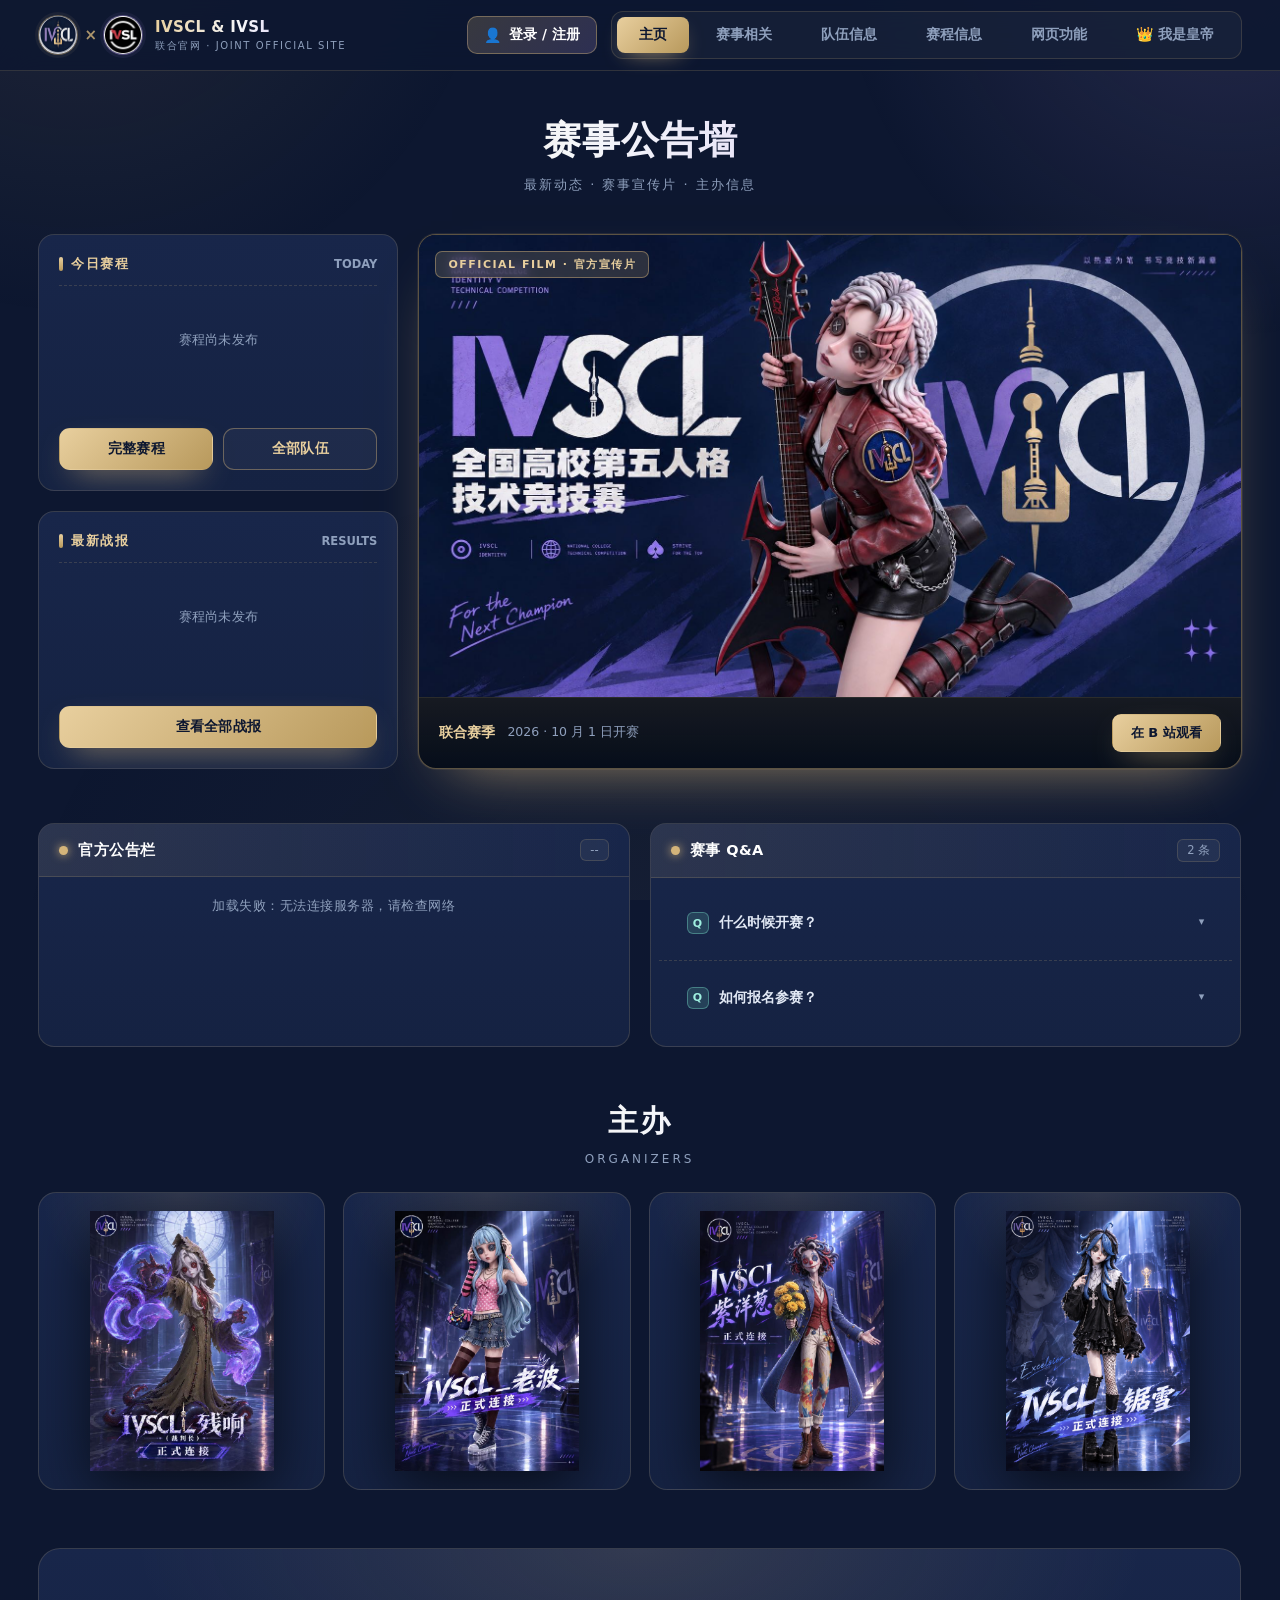
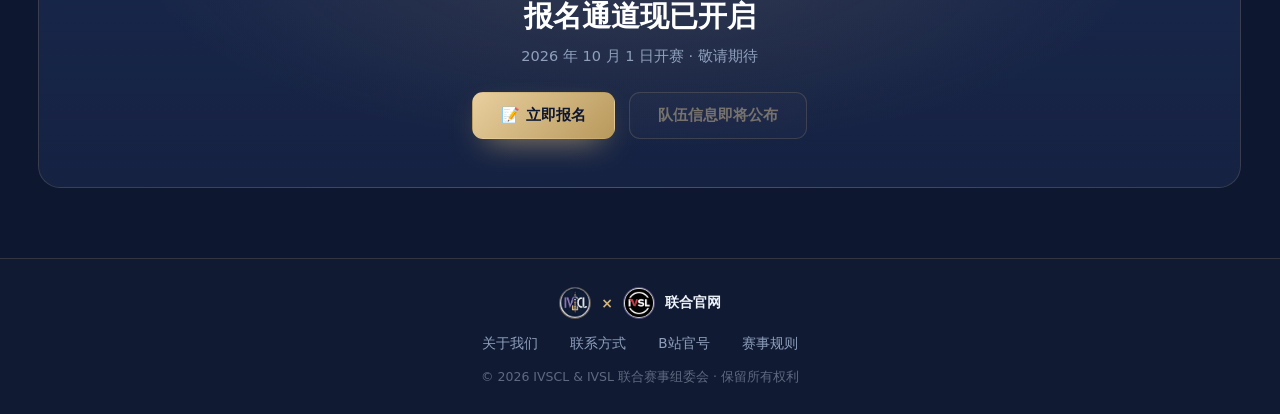
==== commit 1a2fdfef: "Add files via upload" ====
--- a/index.html
+++ b/index.html
@@ -11,10 +11,9 @@
 <meta name="keywords" content="IVSCL,IVSL,高校电竞,电子竞技,联合赛季,2026,报名">
 
 <link rel="preload" as="image" href="assets/misc/promo.jpg" fetchpriority="high">
-
 <link rel="icon" type="image/jpeg" href="assets/loge/loge_IVSCL.jpg">
 <link rel="apple-touch-icon" href="assets/loge/loge_IVSCL.jpg">
-<link rel="stylesheet" href="css/style.css?v=20261003-12">
+<link rel="stylesheet" href="css/style.css?v=20261004-03">
 
 <meta property="og:type" content="website">
 <meta property="og:title" content="IVSCL & IVSL 联合官网">
@@ -56,6 +55,7 @@
       <button class="tab" data-tab="teams" role="tab" aria-selected="false">队伍信息</button>
       <button class="tab" data-tab="schedule" role="tab" aria-selected="false">赛程信息</button>
       <button class="tab" data-tab="tools" role="tab" aria-selected="false">网页功能</button>
+      <button class="tab" data-tab="king" role="tab" aria-selected="false">👑 我是皇帝</button>
     </nav>
   </div>
 </header>
@@ -70,26 +70,24 @@
       </div>
 
       <div class="stage">
-                <div class="stage__left">
-          <!-- Pane 1: 今日赛程 -->
+        <div class="stage__left">
           <div class="pane">
             <div class="pane__head">今日赛程 <i>TODAY</i></div>
             <ul class="home-schedule" id="homeSchedule" aria-live="polite" aria-busy="true">
               <li class="home-schedule__state">加载中…</li>
             </ul>
-            <div class="kickoff__foot">
+            <div class="kickoff__foot home-pane-actions">
               <button class="btn btn--primary" data-goto="schedule">完整赛程</button>
               <button class="btn btn--ghost"   data-goto="teams">全部队伍</button>
             </div>
           </div>
 
-          <!-- Pane 2: 最新战报 -->
           <div class="pane">
             <div class="pane__head">最新战报 <i>RESULTS</i></div>
             <ul class="home-results" id="homeResults" aria-live="polite" aria-busy="true">
               <li class="home-schedule__state">加载中…</li>
             </ul>
-            <div class="kickoff__foot">
+            <div class="kickoff__foot home-pane-actions">
               <button class="btn btn--primary" data-goto="schedule">查看全部战报</button>
             </div>
           </div>
@@ -142,24 +140,24 @@
         <div class="hosts__grid reveal-stagger">
           <figure class="host-figure">
             <div class="host-figure__media">
+              <img src="assets/host/IVSCL_残响.jpg" alt="IVSCL 主办立绘 · 残响"
+                   loading="lazy" decoding="async" data-zoom="主办立绘 · 残响"
+                   onerror="this.style.display='none';this.nextElementSibling.style.display='grid'">
+              <div class="host-figure__ph" style="display:none">主办立绘 1</div>
+            </div>
+          </figure>
+          <figure class="host-figure">
+            <div class="host-figure__media">
               <img src="assets/host/IVSCL_老波.jpg" alt="IVSCL 主办立绘 · 老波"
                    loading="lazy" decoding="async" data-zoom="主办立绘 · 老波"
                    onerror="this.style.display='none';this.nextElementSibling.style.display='grid'">
-              <div class="host-figure__ph" style="display:none">主办立绘 1</div>
+              <div class="host-figure__ph" style="display:none">主办立绘 2</div>
             </div>
           </figure>
           <figure class="host-figure">
             <div class="host-figure__media">
               <img src="assets/host/IVSCL_紫洋葱.jpg" alt="IVSCL 主办立绘 · 紫洋葱"
                    loading="lazy" decoding="async" data-zoom="主办立绘 · 紫洋葱"
-                   onerror="this.style.display='none';this.nextElementSibling.style.display='grid'">
-              <div class="host-figure__ph" style="display:none">主办立绘 2</div>
-            </div>
-          </figure>
-          <figure class="host-figure">
-            <div class="host-figure__media">
-              <img src="assets/host/IVSCL_残响.jpg" alt="IVSCL 主办立绘 · 残响"
-                   loading="lazy" decoding="async" data-zoom="主办立绘 · 残响"
                    onerror="this.style.display='none';this.nextElementSibling.style.display='grid'">
               <div class="host-figure__ph" style="display:none">主办立绘 3</div>
             </div>
@@ -172,14 +170,6 @@
               <div class="host-figure__ph" style="display:none">主办立绘 4</div>
             </div>
           </figure>
-          <figure class="host-figure">
-            <div class="host-figure__media">
-              <img src="assets/host/IVSCL_咸鱼.jpg" alt="IVSCL 主办立绘 · 咸鱼"
-                   loading="lazy" decoding="async" data-zoom="主办立绘 · 咸鱼"
-                   onerror="this.style.display='none';this.nextElementSibling.style.display='grid'">
-              <div class="host-figure__ph" style="display:none">主办立绘 5</div>
-            </div>
-          </figure>
         </div>
       </section>
 
@@ -295,23 +285,25 @@
         <p class="sub">本届赛事参赛战队一览 · 队长可创建自己的队伍</p>
       </div>
 
-      <!-- 视图1：普通队伍列表 -->
       <div id="teamsMainView">
         <div class="teams-toolbar">
           <div class="teams-tabs" id="teamsTabs" role="tablist">
             <button class="teams-tab is-active" data-teams-tab="all" type="button">所有队伍</button>
             <button class="teams-tab" data-teams-tab="mine" type="button" hidden>我的队伍</button>
           </div>
+
           <div class="teams-search" id="teamsSearchBar" role="search">
             <input id="teamsSearch" type="search" placeholder="输入队伍名称或简称" autocomplete="off">
             <span class="teams-search__count" id="teamsResultCount" aria-live="polite"></span>
           </div>
+
           <div id="teamsAdminActions"></div>
         </div>
 
         <div class="teams-grid" id="teamsGrid" aria-live="polite" aria-busy="true">
           <div class="board__state" style="grid-column:1/-1">正在加载队伍信息…</div>
         </div>
+
         <div id="myTeamEmpty" hidden></div>
 
         <div class="cta reveal">
@@ -326,7 +318,6 @@
         </div>
       </div>
 
-      <!-- 视图2：管理员队伍管理（完整页面） -->
       <div id="teamsAdminView" hidden>
         <div class="teams-admin-header">
           <button class="btn btn--ghost btn--sm" id="teamsAdminBackBtn" type="button">← 返回队伍列表</button>
@@ -339,7 +330,6 @@
         <div class="teams-grid" id="teamsAdminGrid"></div>
       </div>
 
-      <!-- 视图3：管理员查看单队详情 -->
       <div id="teamsAdminDetailView" hidden>
         <div class="teams-admin-header">
           <button class="btn btn--ghost btn--sm" id="teamsAdminDetailBackBtn" type="button">← 返回队伍管理</button>
@@ -347,8 +337,8 @@
         <div id="teamsAdminDetailContent"></div>
       </div>
 
-      <!-- 队长编辑面板（复用） -->
       <section class="team-editor-panel" id="teamEditorPanel" hidden></section>
+      <section class="team-bind-panel" id="teamBindPanel" hidden></section>
     </div>
   </section>
 
@@ -390,6 +380,48 @@
     </div>
   </section>
 
+  <!-- 👑 我是皇帝 -->
+  <section class="panel" data-panel="king">
+    <div class="wrap">
+      <div class="page-head">
+        <p class="eyebrow">KING</p>
+        <h2>👑 我是皇帝</h2>
+        <p class="sub">本页面记录本站自上线以来的所有更新内容</p>
+      </div>
+
+      <div class="king-intro">
+        <div class="king-intro__crown">👑</div>
+        <div class="king-intro__text">
+          <div class="king-intro__title">圣旨到！</div>
+          <div class="king-intro__desc">以下为本站的更新日志，每一次改动都记录在此。愿诸位玩家尽兴。</div>
+        </div>
+      </div>
+
+      <div class="king-timeline" id="kingTimeline"></div>
+
+      <div class="cta reveal">
+        <div class="cta__inner">
+          <h2 class="cta__title">谢主隆恩</h2>
+          <p class="cta__desc">如果对本站有建议或想反馈 Bug，请联系赛事组委会。</p>
+        </div>
+      </div>
+    </div>
+  </section>
+
+  <!-- 我的比赛 · 独立页面 -->
+  <section class="my-matches-page" id="myMatchesPage" hidden>
+    <div class="wrap">
+      <div class="my-matches-head">
+        <button class="btn btn--ghost btn--sm" id="myMatchesBackBtn" type="button">← 返回</button>
+        <div class="my-matches-head__text">
+          <h2 class="my-matches-head__title">我的比赛</h2>
+          <p class="my-matches-head__sub">查看与队伍相关的比赛，提交首发选手名单</p>
+        </div>
+      </div>
+      <div id="myMatchesContent"></div>
+    </div>
+  </section>
+
 </main>
 
 <footer class="footer">
@@ -504,6 +536,6 @@
   <span class="lightbox__hint">点击空白处或按 ESC 关闭</span>
 </div>
 
-<script type="module" src="js/main.js?v=20261003-15"></script>
+<script type="module" src="js/main.js?v=20261004-03"></script>
 </body>
 </html>
--- a/css/style.css
+++ b/css/style.css
@@ -85,45 +85,179 @@
 .btn--block{width:100%;justify-content:center;padding:11px 12px;font-size:14px}
 .btn:disabled{opacity:.45;cursor:not-allowed;transform:none!important;box-shadow:none!important;pointer-events:auto}
 
-.notice-bar{background:linear-gradient(90deg,rgba(212,180,122,.17),rgba(166,139,212,.15));border-bottom:1px solid var(--line);padding:10px 0}
-.notice-bar__inner{display:flex;align-items:center;gap:10px;flex-wrap:wrap;font-size:13.5px;color:#ded4bd}
-.notice-bar__inner b{color:var(--gold-lt)}
-.notice-bar__more{margin-left:auto;cursor:pointer;font-weight:800;color:var(--gold);transition:.2s;white-space:nowrap;border-radius:6px;padding:2px 6px}
-.notice-bar__more:hover{color:var(--gold-lt);background:rgba(212,180,122,.1)}
-
 .hero-board{text-align:center;padding:44px 0 14px}
 .hero-board__title{font-size:clamp(26px,4.2vw,38px);font-weight:900;letter-spacing:1px;background:linear-gradient(100deg,var(--gold-lt),var(--white) 45%,var(--purple-lt));-webkit-background-clip:text;background-clip:text;color:transparent}
 .hero-board__sub{margin-top:10px;font-size:13px;color:var(--muted);letter-spacing:2px}
 
-.stage{display:grid;grid-template-columns:360px minmax(0,1fr);gap:20px;padding:26px 0 10px;align-items:stretch}
-.stage__left{display:flex;flex-direction:column}
+.stage{display:grid;grid-template-columns:360px minmax(0,1fr);gap:20px;padding:26px 0 10px;align-items:start}
+.stage__left{display:flex;flex-direction:column;align-self:start}
 .pane{background:linear-gradient(180deg,var(--panel-2),var(--panel));border:1px solid var(--line);border-radius:16px;padding:20px;position:relative;overflow:hidden;display:flex;flex-direction:column}
 .pane + .pane{margin-top:20px}
 .pane__head{display:flex;align-items:center;gap:8px;font-size:13px;font-weight:900;letter-spacing:1.5px;color:var(--gold-lt);margin-bottom:16px;padding-bottom:12px;border-bottom:1px dashed var(--line);flex:0 0 auto}
 .pane__head::before{content:"";width:4px;height:14px;border-radius:2px;background:linear-gradient(180deg,var(--gold-lt),var(--gold-dk))}
 .pane__head i{margin-left:auto;font-style:normal;font-size:11.5px;font-weight:700;color:var(--muted);letter-spacing:0}
-.stage__left .pane:last-child{flex:1}
-.stage__left .pane:last-child .signup{flex:1;justify-content:center}
-
-.kickoff__time{text-align:center;font-size:12.5px;color:var(--muted);letter-spacing:1px;margin-bottom:14px}
-.kickoff__time b{color:var(--gold-lt);font-size:14px;font-weight:900}
-.countdown{display:grid;grid-template-columns:repeat(4,1fr);gap:8px}
-.cd{border-radius:10px;padding:11px 3px;text-align:center;background:linear-gradient(180deg,rgba(212,180,122,.11),rgba(212,180,122,.02));border:1px solid var(--line);position:relative}
-.cd::before{content:"";position:absolute;left:50%;top:0;transform:translateX(-50%);width:16px;height:2px;border-radius:2px;background:linear-gradient(90deg,transparent,var(--gold),transparent)}
-.cd b{display:block;font-size:20px;font-weight:900;font-variant-numeric:tabular-nums;line-height:1.15;background:linear-gradient(135deg,#fff,var(--gold-lt));-webkit-background-clip:text;background-clip:text;color:transparent}
-.cd span{font-size:10.5px;color:var(--muted);letter-spacing:0}
-.kickoff__foot{display:flex;gap:8px;margin-top:14px}
-.kickoff__foot .btn{flex:1;justify-content:center;padding:10px 12px;font-size:13px}
-
-.signup{display:flex;flex-direction:column;align-items:center;gap:16px;padding:6px 0 2px;text-align:center}
-.signup__badge{display:inline-flex;align-items:center;gap:8px;font-size:13px;font-weight:900;letter-spacing:2px;padding:9px 20px;border-radius:999px;background:linear-gradient(135deg,rgba(120,220,200,.18),rgba(166,139,212,.18));border:1px solid rgba(120,220,200,.45);color:#9ff0e0;box-shadow:0 0 22px -6px rgba(120,220,200,.5)}
-.signup__pulse{width:8px;height:8px;border-radius:50%;background:#7ef0d0;box-shadow:0 0 12px #7ef0d0;animation:pulse 1.6s infinite}
-@keyframes pulse{50%{opacity:.25;transform:scale(.75)}}
-.signup__note{font-size:12.5px;line-height:1.85;color:var(--muted)}
-.signup__note b{color:var(--gold-lt)}
-
-.film{position:relative;border-radius:18px;overflow:hidden;border:1px solid var(--line-strong);background:#060d1a;box-shadow:0 0 0 1px rgba(212,180,122,.1),0 26px 60px -34px rgba(212,180,122,.8);display:flex;flex-direction:column}
-.film__media{position:relative;width:100%;aspect-ratio:16/9;min-height:0;display:grid;place-items:center;background:radial-gradient(60% 80% at 50% 40%,rgba(212,180,122,.16),transparent 70%),radial-gradient(50% 60% at 15% 90%,rgba(166,139,212,.2),transparent 70%),linear-gradient(160deg,#101c38,#060d1a);overflow:hidden}
+
+/* ============================================================
+   主页 · 今日赛程 / 最新战报
+============================================================ */
+.home-schedule,
+.home-results {
+  list-style: none;
+  padding: 0;
+  margin: 0 0 14px;
+  display: flex;
+  flex-direction: column;
+  gap: 8px;
+  max-height: 260px;
+  overflow-y: auto;
+  scrollbar-width: thin;
+  scrollbar-color: rgba(212,180,122,.38) transparent;
+}
+.home-schedule::-webkit-scrollbar,
+.home-results::-webkit-scrollbar { width: 5px; }
+.home-schedule::-webkit-scrollbar-thumb,
+.home-results::-webkit-scrollbar-thumb { background: rgba(212,180,122,.38); border-radius: 4px; }
+
+.home-schedule__state {
+  padding: 30px 0;
+  text-align: center;
+  font-size: 12.5px;
+  color: var(--muted);
+  letter-spacing: .3px;
+}
+
+.home-schedule__item {
+  display: flex;
+  flex-direction: column;
+  gap: 6px;
+  padding: 11px 13px;
+  border-radius: 10px;
+  background: rgba(255,255,255,.03);
+  border: 1px solid var(--line-soft);
+  transition: .2s;
+}
+.home-schedule__item:hover {
+  border-color: var(--line-strong);
+  background: rgba(212,180,122,.06);
+}
+.home-schedule__meta {
+  display: flex;
+  align-items: center;
+  gap: 8px;
+  font-size: 10.5px;
+}
+.home-schedule__label {
+  font-weight: 900;
+  letter-spacing: .8px;
+  padding: 1px 7px;
+  border-radius: 4px;
+  background: rgba(212,180,122,.14);
+  border: 1px solid rgba(212,180,122,.34);
+  color: var(--gold-lt);
+}
+.home-schedule__time {
+  color: var(--gold-lt);
+  font-weight: 800;
+  font-variant-numeric: tabular-nums;
+  letter-spacing: .3px;
+}
+.home-schedule__vs {
+  display: flex;
+  align-items: center;
+  justify-content: space-between;
+  gap: 8px;
+  font-size: 12.5px;
+  color: #fff;
+  font-weight: 800;
+}
+.home-schedule__vs span {
+  flex: 1;
+  text-align: center;
+  overflow: hidden;
+  text-overflow: ellipsis;
+  white-space: nowrap;
+  min-width: 0;
+}
+.home-schedule__vs em {
+  font-style: normal;
+  font-size: 10px;
+  font-weight: 900;
+  color: var(--gold);
+  letter-spacing: 1px;
+  flex: 0 0 auto;
+}
+.home-schedule__tag {
+  align-self: center;
+  font-size: 10px;
+  font-weight: 900;
+  letter-spacing: .5px;
+  padding: 2px 8px;
+  border-radius: 999px;
+  background: rgba(255,255,255,.06);
+  border: 1px solid var(--line);
+  color: var(--muted);
+}
+.home-schedule__tag--booked {
+  background: rgba(120,220,200,.12);
+  border-color: rgba(120,220,200,.36);
+  color: var(--cyan-lt);
+}
+
+.home-result__item {
+  display: grid;
+  grid-template-columns: 1fr auto 1fr;
+  align-items: center;
+  gap: 10px;
+  padding: 13px 14px;
+  border-radius: 10px;
+  background: linear-gradient(135deg, rgba(212,180,122,.06), rgba(166,139,212,.04));
+  border: 1px solid var(--line-soft);
+  transition: .2s;
+}
+.home-result__item:hover {
+  border-color: var(--line-strong);
+  transform: translateY(-1px);
+}
+.home-result__team {
+  display: flex;
+  align-items: center;
+  gap: 5px;
+  font-size: 12.5px;
+  font-weight: 800;
+  color: var(--muted);
+  min-width: 0;
+}
+.home-result__team span {
+  overflow: hidden;
+  text-overflow: ellipsis;
+  white-space: nowrap;
+  min-width: 0;
+}
+.home-result__team em {
+  font-style: normal;
+  font-size: 13px;
+  flex: 0 0 auto;
+}
+.home-result__team.is-win {
+  color: var(--gold-lt);
+}
+.home-result__score {
+  font-size: 16px;
+  font-weight: 900;
+  color: var(--gold-lt);
+  font-variant-numeric: tabular-nums;
+  letter-spacing: 1.5px;
+  padding: 0 6px;
+  text-shadow: 0 0 10px rgba(212,180,122,.35);
+}
+
+@media (max-width: 720px) {
+  .home-schedule, .home-results { max-height: 220px; }
+  .home-result__score { font-size: 14px; }
+}
+
+.film{position:relative;border-radius:18px;overflow:hidden;border:1px solid var(--line-strong);background:#060d1a;box-shadow:0 0 0 1px rgba(212,180,122,.1),0 26px 60px -34px rgba(212,180,122,.8);display:flex;flex-direction:column;align-self:start}
+.film__media{position:relative;width:100%;aspect-ratio:16/9;min-height:0;display:grid;place-items:center;background:radial-gradient(60% 80% at 50% 40%,rgba(212,180,122,.16),transparent 70%),radial-gradient(50% 60% at 15% 90%,rgba(166,139,212,.2),transparent 70%),linear-gradient(160deg,#101c38,#060d1a);overflow:hidden;flex:0 0 auto}
 .film__media::before{content:"";position:absolute;inset:0;background:repeating-linear-gradient(45deg,rgba(212,180,122,.04) 0 14px,transparent 14px 28px);pointer-events:none}
 .film__media video,.film__media img{position:absolute;inset:0;width:100%;height:100%;object-fit:cover}
 .film__media img{cursor:zoom-in}
@@ -147,6 +281,19 @@
 .board__list li{padding:12px 14px;border-radius:10px;transition:.2s}
 .board__list li:hover{background:rgba(212,180,122,.08)}
 .board__list li + li{border-top:1px dashed var(--line);border-radius:0}
+
+/* 公告 · 置顶 */
+.board__list li.is-pinned {
+  background: linear-gradient(90deg, rgba(212,180,122,.08), transparent 60%);
+  border-left: 3px solid var(--gold);
+}
+.msg__pin { font-size: 12px; line-height: 1; }
+.msg__tag--pin {
+  background: rgba(255,110,130,.16);
+  border: 1px solid rgba(255,110,130,.42);
+  color: #ffb3c0;
+  font-weight: 900;
+}
 
 .msg__top{display:flex;align-items:center;gap:8px;flex-wrap:wrap;margin-bottom:6px}
 .msg__tag{font-size:10.5px;font-weight:800;letter-spacing:.5px;padding:2px 8px;border-radius:5px}
@@ -254,6 +401,58 @@
 .thanks-card[data-category="合作"] .thanks-card__icon{background:linear-gradient(135deg,rgba(120,220,200,.22),rgba(126,240,208,.16));border-color:rgba(120,220,200,.4)}
 .thanks-card[data-category="合作"] .thanks-card__sub{color:var(--cyan-lt)}
 .thanks-card[data-category="合作"] .thanks-card__avatar{background:linear-gradient(135deg,var(--cyan-lt),var(--cyan))}
+.thanks-card__avatar--img{object-fit:cover;object-position:center;padding:0;background:rgba(255,255,255,.04);border:1.5px solid var(--line-strong);box-shadow:0 6px 14px -8px rgba(212,180,122,.9),inset 0 1px 0 rgba(255,255,255,.1);overflow:hidden}
+.thanks-card__member:hover .thanks-card__avatar--img{transform:scale(1.06);border-color:var(--gold);box-shadow:0 8px 20px -8px rgba(212,180,122,1),inset 0 1px 0 rgba(255,255,255,.15);transition:.25s cubic-bezier(.2,.9,.3,1)}
+.thanks-card[data-category="合作"] .thanks-card__avatar--img{border-color:rgba(120,220,200,.5);box-shadow:0 6px 14px -8px rgba(120,220,200,.9),inset 0 1px 0 rgba(255,255,255,.1)}
+.thanks-card[data-category="合作"] .thanks-card__member:hover .thanks-card__avatar--img{border-color:var(--cyan);box-shadow:0 8px 20px -8px rgba(120,220,200,1),inset 0 1px 0 rgba(255,255,255,.15)}
+
+/* ============================================================
+   工作人员一览 · 名字两列网格
+============================================================ */
+.staff-card .thanks-card__list {
+  display: grid !important;
+  grid-template-columns: 1fr 1fr;
+  gap: 8px;
+}
+.staff-name-row {
+  display: flex;
+  align-items: center;
+  justify-content: center;
+  text-align: center;
+  padding: 11px 12px;
+  border-radius: 10px;
+  background: rgba(255,255,255,.03);
+  border: 1px solid var(--line-soft);
+  transition: .2s;
+  min-width: 0;
+  min-height: 42px;
+}
+.staff-name-row:hover {
+  border-color: var(--line-strong);
+  background: rgba(212,180,122,.06);
+  transform: translateY(-1px);
+}
+.staff-name-row__name {
+  font-size: 13.5px;
+  font-weight: 800;
+  color: #e2e9f5;
+  letter-spacing: .3px;
+  line-height: 1.4;
+  overflow: hidden;
+  text-overflow: ellipsis;
+  white-space: nowrap;
+  min-width: 0;
+}
+.staff-card .staff-empty {
+  grid-column: 1 / -1;
+  padding: 14px;
+  text-align: center;
+  color: var(--muted);
+  font-size: 13px;
+}
+@media (max-width: 560px) {
+  .staff-card .thanks-card__list { grid-template-columns: 1fr; }
+}
 
 /* ============================================================
    队伍信息页
@@ -265,12 +464,14 @@
 @media (max-width:560px){.teams-grid{grid-template-columns:repeat(2,minmax(0,1fr))}}
 .teams-grid:empty{display:none}
 .team-card[hidden]{display:none}
+
 .list-controls{display:flex;align-items:end;gap:12px;flex-wrap:wrap;padding:14px;border:1px solid var(--line);border-radius:14px;background:rgba(255,255,255,.025)}
 .list-controls__search,.list-controls__filter{display:flex;flex-direction:column;gap:6px;min-width:min(100%,220px);color:var(--gold-lt);font-size:11.5px;font-weight:900}
 .list-controls__search{flex:1}
 .list-controls__search input,.list-controls__filter select{width:100%;min-height:42px;padding:9px 12px;border:1px solid var(--line);border-radius:9px;background:#111d39;color:#fff;font:inherit;font-size:13px;outline:none}
 .list-controls__search input:focus,.list-controls__filter select:focus{border-color:var(--gold);box-shadow:0 0 0 3px rgba(212,180,122,.1)}
 .list-controls__count{padding:0 4px 12px;color:var(--muted);font-size:12px;white-space:nowrap}
+
 .team-card{position:relative;background:linear-gradient(180deg,var(--panel-2),var(--panel));border:1px solid var(--line);border-radius:18px;padding:26px 18px 22px;text-align:center;transition:.28s cubic-bezier(.2,.9,.3,1);overflow:hidden;display:flex;flex-direction:column;align-items:center;gap:14px}
 .team-card::before{content:"";position:absolute;top:0;left:22%;right:22%;height:2px;border-radius:2px;background:linear-gradient(90deg,transparent,var(--gold),transparent);opacity:.5;transition:.28s}
 .team-card:hover{transform:translateY(-5px);border-color:var(--line-strong);box-shadow:0 26px 56px -30px rgba(212,180,122,.8)}
@@ -284,14 +485,13 @@
 .team-card__edit{position:absolute;top:10px;right:10px;appearance:none;border:1px solid var(--line);border-radius:8px;padding:5px 10px;font:inherit;font-size:11px;font-weight:800;background:rgba(255,255,255,.06);color:var(--muted);cursor:pointer;transition:.2s;z-index:2;line-height:1}
 .team-card__edit:hover{border-color:var(--gold);color:var(--gold-lt);background:rgba(212,180,122,.14);transform:translateY(-1px)}
 
-/* 队伍信息页 · 工具栏：标签 + 搜索 + 管理员按钮同一排 */
+/* 队伍信息页 · 工具栏 */
 .teams-toolbar{display:flex;align-items:center;gap:12px;flex-wrap:wrap;margin-bottom:16px}
 .teams-tabs{display:flex;gap:0;background:rgba(255,255,255,.035);border:1px solid var(--line);padding:4px;border-radius:12px;flex:0 0 auto}
 .teams-tab{appearance:none;border:0;background:transparent;color:var(--muted);font:inherit;font-size:14px;font-weight:800;padding:10px 22px;border-radius:8px;cursor:pointer;transition:.2s;white-space:nowrap;text-align:center}
 .teams-tab:hover{color:var(--gold-lt);background:rgba(255,255,255,.03)}
 .teams-tab.is-active{background:linear-gradient(135deg,var(--gold-lt),var(--gold-dk));color:#0d1730;box-shadow:0 6px 18px -8px rgba(212,180,122,.9)}
 .teams-tab[hidden]{display:none}
-
 .teams-search{flex:1 1 260px;min-width:200px;display:flex;align-items:center;gap:12px;padding:4px 14px 4px 4px;background:rgba(255,255,255,.025);border:1px solid var(--line);border-radius:12px;transition:border-color .2s}
 .teams-search[hidden]{display:none}
 .teams-search:focus-within{border-color:var(--gold)}
@@ -299,7 +499,6 @@
 .teams-search input::placeholder{color:#5a6a88}
 .teams-search__count{flex:0 0 auto;font-size:12px;color:var(--muted);white-space:nowrap;padding-right:6px}
 #teamsAdminActions{flex:0 0 auto}
-
 @media (max-width:720px){
   .teams-toolbar{flex-direction:column;align-items:stretch}
   .teams-tabs{align-self:flex-start}
@@ -307,7 +506,7 @@
   #teamsAdminActions{align-self:flex-end}
 }
 
-/* 学校信息只读块（编辑选手面板内） */
+/* 学校信息只读块 */
 .school-readonly{display:flex;align-items:center;gap:14px;padding:14px 16px;border-radius:12px;background:linear-gradient(135deg,rgba(212,180,122,.1),rgba(166,139,212,.08));border:1px solid var(--line-strong)}
 .school-readonly__logo{flex:0 0 auto;width:56px;height:56px;border-radius:50%;object-fit:contain;padding:6px;background:radial-gradient(circle at 50% 30%,rgba(212,180,122,.16),rgba(212,180,122,.03)),linear-gradient(180deg,#1c2d54,#152242);border:2px solid var(--line-strong);box-shadow:0 0 0 4px rgba(212,180,122,.07)}
 .school-readonly__logo--empty{display:grid;place-items:center;font-size:20px;font-weight:900;color:var(--muted)}
@@ -330,6 +529,811 @@
   .team-editor-card__back{margin-left:0;width:100%;justify-content:center}
 }
 
+/* ============================================================
+   我的队伍 · 未绑定
+============================================================ */
+.my-team-empty {
+  padding: 28px 26px;
+  border-radius: 20px;
+  background: linear-gradient(180deg, var(--panel-2), var(--panel));
+  border: 1px dashed var(--line-strong);
+}
+.my-team-empty__head {
+  display: flex;
+  align-items: center;
+  gap: 16px;
+  margin-bottom: 24px;
+  padding-bottom: 20px;
+  border-bottom: 1px dashed var(--line);
+  flex-wrap: wrap;
+}
+.my-team-empty__icon {
+  flex: 0 0 auto;
+  width: 56px;
+  height: 56px;
+  border-radius: 16px;
+  display: grid;
+  place-items: center;
+  font-size: 26px;
+  background: linear-gradient(135deg, rgba(212,180,122,.18), rgba(166,139,212,.2));
+  border: 1px solid var(--line-strong);
+}
+.my-team-empty__text { min-width: 0; }
+.my-team-empty__title {
+  font-size: 17px;
+  font-weight: 900;
+  color: #fff;
+  letter-spacing: .3px;
+  margin-bottom: 4px;
+}
+.my-team-empty__desc {
+  font-size: 12.5px;
+  color: var(--muted);
+  line-height: 1.6;
+}
+.my-team-empty__actions {
+  display: grid;
+  grid-template-columns: 1fr 1fr;
+  gap: 12px;
+  margin-top: 4px;
+}
+.my-team-empty__actions .btn {
+  width: 100%;
+  justify-content: center;
+  padding: 12px 16px;
+}
+@media (max-width: 560px) {
+  .my-team-empty { padding: 22px 18px; }
+  .my-team-empty__actions { grid-template-columns: 1fr; }
+}
+
+/* ============================================================
+   绑定已有队伍 · 内嵌面板
+============================================================ */
+.team-bind-panel { animation: fade .3s ease both; }
+.team-bind-panel[hidden] { display: none; }
+.team-bind-card {
+  background: linear-gradient(180deg, var(--panel-2), var(--panel));
+  border: 1px solid var(--line-strong);
+  border-radius: 20px;
+  padding: 28px 26px;
+  box-shadow: 0 0 0 1px rgba(212,180,122,.1), 0 22px 50px -30px rgba(0,0,0,.8);
+}
+.team-bind-card__head {
+  display: flex;
+  align-items: center;
+  gap: 12px;
+  margin-bottom: 16px;
+  padding-bottom: 16px;
+  border-bottom: 1px dashed var(--line);
+  flex-wrap: wrap;
+}
+.team-bind-card__head .team-editor-card__title { margin: 0; }
+.team-bind-card__head > button { margin-left: auto; }
+.team-bind-card .tool-modal__sub { margin-bottom: 18px; }
+
+.team-bind-search {
+  display: flex;
+  align-items: center;
+  gap: 12px;
+  padding: 4px 14px 4px 4px;
+  background: rgba(255,255,255,.025);
+  border: 1px solid var(--line);
+  border-radius: 12px;
+  margin-bottom: 18px;
+  transition: border-color .2s;
+}
+.team-bind-search:focus-within { border-color: var(--gold); }
+.team-bind-search input {
+  flex: 1;
+  min-width: 0;
+  background: transparent;
+  border: 0;
+  padding: 10px 12px;
+  font: inherit;
+  font-size: 14px;
+  color: var(--text);
+  outline: none;
+}
+.team-bind-search input::placeholder { color: #5a6a88; }
+.team-bind-search__count {
+  flex: 0 0 auto;
+  font-size: 12px;
+  color: var(--muted);
+  white-space: nowrap;
+  padding-right: 6px;
+}
+
+.team-bind-grid {
+  display: grid;
+  grid-template-columns: repeat(auto-fill, minmax(180px, 1fr));
+  gap: 14px;
+}
+.team-bind-item {
+  display: flex;
+  flex-direction: column;
+  align-items: center;
+  gap: 10px;
+  padding: 18px 14px 14px;
+  border-radius: 16px;
+  background: linear-gradient(180deg, var(--panel-2), var(--panel));
+  border: 1px solid var(--line);
+  text-align: center;
+  cursor: pointer;
+  transition: .24s cubic-bezier(.2,.9,.3,1);
+  position: relative;
+  overflow: hidden;
+}
+.team-bind-item::before {
+  content: "";
+  position: absolute;
+  top: 0;
+  left: 22%;
+  right: 22%;
+  height: 2px;
+  border-radius: 2px;
+  background: linear-gradient(90deg, transparent, var(--gold), transparent);
+  opacity: .5;
+  transition: .28s;
+}
+.team-bind-item:hover {
+  transform: translateY(-4px);
+  border-color: var(--line-strong);
+  box-shadow: 0 24px 50px -28px rgba(212,180,122,.8);
+}
+.team-bind-item:focus-visible {
+  outline: 2px solid var(--gold-lt);
+  outline-offset: 3px;
+}
+.team-bind-item.is-binding {
+  opacity: .6;
+  pointer-events: none;
+}
+.team-bind-item__logo {
+  width: 76px;
+  height: 76px;
+  border-radius: 50%;
+  display: grid;
+  place-items: center;
+  background: radial-gradient(circle at 50% 30%, rgba(212,180,122,.16), rgba(212,180,122,.03)), linear-gradient(180deg,#1c2d54,#152242);
+  border: 2px solid var(--line-strong);
+  box-shadow: 0 0 0 4px rgba(212,180,122,.07), 0 14px 28px -18px rgba(212,180,122,.9);
+  overflow: hidden;
+  flex: 0 0 auto;
+}
+.team-bind-item__logo img {
+  width: 100%;
+  height: 100%;
+  object-fit: contain;
+  padding: 8px;
+  display: block;
+}
+.team-bind-item__name {
+  font-size: 13.5px;
+  font-weight: 900;
+  color: #fff;
+  letter-spacing: .3px;
+  line-height: 1.35;
+  word-break: break-word;
+  padding: 0 4px;
+  min-height: 36px;
+  display: flex;
+  align-items: center;
+  justify-content: center;
+}
+.team-bind-item__short {
+  display: inline-flex;
+  align-items: center;
+  gap: 4px;
+  font-size: 10.5px;
+  font-weight: 900;
+  letter-spacing: 1.4px;
+  padding: 3px 10px;
+  border-radius: 999px;
+  background: rgba(212,180,122,.1);
+  border: 1px solid rgba(212,180,122,.32);
+  color: var(--gold-lt);
+  text-transform: uppercase;
+  margin-bottom: 6px;
+}
+.team-bind-item__btn {
+  appearance: none;
+  border: 1px solid var(--line-strong);
+  border-radius: 8px;
+  padding: 6px 14px;
+  font: inherit;
+  font-size: 11.5px;
+  font-weight: 900;
+  background: rgba(212,180,122,.1);
+  color: var(--gold-lt);
+  cursor: pointer;
+  transition: .2s;
+  width: 100%;
+  letter-spacing: .5px;
+}
+.team-bind-item__btn:hover {
+  background: linear-gradient(135deg, var(--gold-lt), var(--gold-dk));
+  color: #0d1730;
+  border-color: var(--gold);
+}
+.team-bind-item__btn:disabled {
+  opacity: .6;
+  cursor: not-allowed;
+}
+@media (max-width: 560px) {
+  .team-bind-card { padding: 22px 16px; }
+  .team-bind-card__head { flex-direction: column; align-items: flex-start; }
+  .team-bind-card__head > button { margin-left: 0; width: 100%; justify-content: center; }
+  .team-bind-grid { grid-template-columns: repeat(2, 1fr); gap: 10px; }
+  .team-bind-item { padding: 14px 10px 12px; }
+  .team-bind-item__logo { width: 60px; height: 60px; }
+  .team-bind-item__name { font-size: 12.5px; min-height: 32px; }
+}
+
+/* ============================================================
+   管理员 · 队伍管理视图
+============================================================ */
+.teams-admin-header {
+  display: flex;
+  align-items: center;
+  gap: 14px;
+  flex-wrap: wrap;
+  margin-bottom: 18px;
+  padding: 14px 18px;
+  border-radius: 14px;
+  background: linear-gradient(135deg, rgba(212,180,122,.1), rgba(166,139,212,.08));
+  border: 1px solid var(--line-strong);
+}
+.teams-admin-title {
+  font-size: 17px;
+  font-weight: 900;
+  color: #fff;
+  display: flex;
+  align-items: center;
+  gap: 10px;
+  margin: 0;
+  letter-spacing: .5px;
+  flex: 0 0 auto;
+}
+.teams-admin-title em {
+  font-style: normal;
+  font-size: 10px;
+  font-weight: 900;
+  letter-spacing: 1.4px;
+  padding: 3px 9px;
+  border-radius: 5px;
+  background: rgba(212,180,122,.14);
+  border: 1px solid rgba(212,180,122,.38);
+  color: var(--gold-lt);
+}
+.teams-admin-header .teams-search {
+  flex: 1 1 220px;
+  min-width: 200px;
+}
+@media (max-width: 640px) {
+  .teams-admin-header { flex-direction: column; align-items: stretch; }
+  .teams-admin-header > * { width: 100%; }
+}
+.team-card--admin { cursor: pointer; }
+.team-card--admin:focus-visible {
+  outline: 2px solid var(--gold-lt);
+  outline-offset: 3px;
+}
+.team-card--admin:hover .team-card__logo { transform: scale(1.05); }
+
+.admin-team-detail {
+  background: linear-gradient(180deg, var(--panel-2), var(--panel));
+  border: 1px solid var(--line-strong);
+  border-radius: 20px;
+  padding: 28px 26px;
+  box-shadow: 0 0 0 1px rgba(212,180,122,.1), 0 22px 50px -30px rgba(0,0,0,.8);
+}
+.admin-team-detail__head {
+  display: flex;
+  align-items: center;
+  gap: 20px;
+  padding-bottom: 22px;
+  margin-bottom: 22px;
+  border-bottom: 1px dashed var(--line);
+  flex-wrap: wrap;
+}
+.admin-team-detail__logo {
+  flex: 0 0 auto;
+  width: 96px;
+  height: 96px;
+  border-radius: 50%;
+  object-fit: contain;
+  padding: 10px;
+  background: radial-gradient(circle at 50% 30%, rgba(212,180,122,.18), rgba(212,180,122,.03)), linear-gradient(180deg,#1c2d54,#152242);
+  border: 2px solid var(--line-strong);
+  box-shadow: 0 0 0 6px rgba(212,180,122,.08), 0 18px 36px -20px rgba(212,180,122,.9);
+}
+.admin-team-detail__logo--empty {
+  display: grid;
+  place-items: center;
+  font-size: 32px;
+  font-weight: 900;
+  color: var(--muted);
+}
+.admin-team-detail__info {
+  display: flex;
+  flex-direction: column;
+  gap: 6px;
+  min-width: 0;
+  flex: 1 1 220px;
+}
+.admin-team-detail__name {
+  font-size: 22px;
+  font-weight: 900;
+  color: #fff;
+  letter-spacing: .5px;
+  margin: 0;
+  word-break: break-word;
+}
+.admin-team-detail__short {
+  display: inline-flex;
+  align-items: center;
+  gap: 6px;
+  font-size: 11.5px;
+  font-weight: 900;
+  letter-spacing: 1.6px;
+  padding: 4px 12px;
+  border-radius: 999px;
+  background: rgba(212,180,122,.12);
+  border: 1px solid rgba(212,180,122,.34);
+  color: var(--gold-lt);
+  text-transform: uppercase;
+  width: fit-content;
+}
+.admin-team-detail__stats {
+  display: flex;
+  gap: 18px;
+  margin-top: 6px;
+  font-size: 12.5px;
+  color: var(--muted);
+  flex-wrap: wrap;
+}
+.admin-team-detail__stats b {
+  color: var(--gold-lt);
+  font-weight: 900;
+  font-size: 14px;
+  margin-left: 3px;
+}
+.admin-team-group { margin-bottom: 22px; }
+.admin-team-group:last-child { margin-bottom: 0; }
+.admin-team-group__head {
+  display: flex;
+  align-items: center;
+  gap: 10px;
+  margin-bottom: 12px;
+  padding-bottom: 8px;
+  border-bottom: 1px solid var(--line-soft);
+}
+.admin-team-group__icon {
+  width: 30px;
+  height: 30px;
+  border-radius: 8px;
+  display: grid;
+  place-items: center;
+  font-size: 15px;
+  background: linear-gradient(135deg, rgba(212,180,122,.18), rgba(166,139,212,.18));
+  border: 1px solid var(--line-strong);
+}
+.admin-team-group__head h4 {
+  font-size: 14px;
+  font-weight: 900;
+  color: #fff;
+  letter-spacing: 1px;
+  margin: 0;
+}
+.admin-team-group__count {
+  margin-left: auto;
+  font-size: 11px;
+  font-weight: 900;
+  padding: 3px 10px;
+  border-radius: 999px;
+  background: rgba(212,180,122,.12);
+  border: 1px solid rgba(212,180,122,.3);
+  color: var(--gold-lt);
+}
+.admin-team-players {
+  display: grid;
+  grid-template-columns: repeat(auto-fill, minmax(200px, 1fr));
+  gap: 10px;
+}
+.admin-team-player {
+  display: flex;
+  flex-direction: column;
+  gap: 4px;
+  padding: 10px 14px;
+  border-radius: 10px;
+  background: rgba(255,255,255,.03);
+  border: 1px solid var(--line-soft);
+  transition: .2s;
+}
+.admin-team-player:hover {
+  border-color: var(--line-strong);
+  background: rgba(212,180,122,.06);
+  transform: translateY(-1px);
+}
+.admin-team-player__name {
+  font-size: 14px;
+  font-weight: 900;
+  color: #fff;
+  letter-spacing: .3px;
+  word-break: break-word;
+}
+.admin-team-player__cn {
+  font-size: 12px;
+  font-weight: 700;
+  color: var(--muted);
+  margin-left: 2px;
+}
+.admin-team-player__uid {
+  font-size: 11.5px;
+  color: var(--muted);
+  font-variant-numeric: tabular-nums;
+  letter-spacing: .3px;
+}
+
+/* ============================================================
+   赛事赛程
+============================================================ */
+.schedule-board{background:linear-gradient(180deg,var(--panel-2),var(--panel));border:1px solid var(--line);border-radius:22px;padding:22px;margin-bottom:6px}
+.schedule-board__head{display:flex;align-items:center;justify-content:space-between;gap:12px;margin-bottom:16px;flex-wrap:wrap}
+.schedule-board__head h3{font-size:18px;font-weight:900;letter-spacing:.5px;background:linear-gradient(100deg,var(--gold-lt),var(--white) 55%,var(--purple-lt));-webkit-background-clip:text;background-clip:text;color:transparent}
+.schedule-board__count{font-size:11.5px;font-weight:900;letter-spacing:1.5px;padding:5px 14px;border-radius:999px;background:rgba(212,180,122,.1);border:1px solid rgba(212,180,122,.32);color:var(--gold-lt)}
+
+.schedule-overview {
+  margin-bottom: 18px;
+  padding: 18px 20px;
+  border-radius: 16px;
+  background: linear-gradient(135deg, rgba(212,180,122,.08), rgba(166,139,212,.06));
+  border: 1px solid var(--line-strong);
+}
+.schedule-overview__title {
+  display: flex;
+  align-items: center;
+  gap: 12px;
+  margin-bottom: 14px;
+  flex-wrap: wrap;
+}
+.schedule-overview__title b {
+  font-size: 15px;
+  font-weight: 900;
+  color: #fff;
+  letter-spacing: .5px;
+}
+.schedule-overview__title em {
+  font-style: normal;
+  font-size: 11.5px;
+  color: var(--muted);
+  letter-spacing: .5px;
+}
+.schedule-overview__grid {
+  display: grid;
+  grid-template-columns: repeat(auto-fill, minmax(180px, 1fr));
+  gap: 12px;
+}
+.schedule-overview__item {
+  padding: 12px 14px;
+  border-radius: 10px;
+  background: rgba(255,255,255,.035);
+  border: 1px solid var(--line-soft);
+  transition: .2s;
+}
+.schedule-overview__item:hover {
+  border-color: var(--line-strong);
+  background: rgba(212,180,122,.06);
+}
+.schedule-overview__item.is-done {
+  border-color: rgba(166,139,212,.4);
+  background: rgba(166,139,212,.06);
+}
+.schedule-overview__head {
+  display: flex;
+  align-items: center;
+  gap: 8px;
+  margin-bottom: 8px;
+  flex-wrap: wrap;
+}
+.schedule-overview__index {
+  font-size: 10.5px;
+  font-weight: 900;
+  letter-spacing: .5px;
+  padding: 2px 8px;
+  border-radius: 5px;
+  background: rgba(212,180,122,.14);
+  border: 1px solid rgba(212,180,122,.34);
+  color: var(--gold-lt);
+}
+.schedule-overview__name {
+  font-size: 12.5px;
+  font-weight: 800;
+  color: #fff;
+}
+.schedule-overview__progress {
+  height: 5px;
+  border-radius: 3px;
+  background: rgba(255,255,255,.06);
+  overflow: hidden;
+  margin-bottom: 6px;
+}
+.schedule-overview__bar {
+  height: 100%;
+  border-radius: 3px;
+  background: linear-gradient(90deg, var(--gold-lt), var(--gold-dk));
+  transition: width .4s ease;
+}
+.schedule-overview__item.is-done .schedule-overview__bar {
+  background: linear-gradient(90deg, var(--purple-lt), var(--purple));
+}
+.schedule-overview__meta {
+  font-size: 11px;
+  color: var(--muted);
+  font-variant-numeric: tabular-nums;
+}
+
+.schedule-rounds {
+  display: flex;
+  flex-direction: column;
+  gap: 24px;
+}
+.schedule-round[hidden] { display: none; }
+.schedule-round__head {
+  display: flex;
+  align-items: center;
+  gap: 12px;
+  margin-bottom: 12px;
+  padding-bottom: 10px;
+  border-bottom: 1px dashed var(--line);
+  flex-wrap: wrap;
+}
+.schedule-round__index {
+  font-size: 11px;
+  font-weight: 900;
+  letter-spacing: 1px;
+  padding: 4px 10px;
+  border-radius: 6px;
+  background: rgba(212,180,122,.16);
+  border: 1px solid rgba(212,180,122,.4);
+  color: var(--gold-lt);
+}
+.schedule-round__name {
+  font-size: 15px;
+  font-weight: 900;
+  color: #fff;
+  letter-spacing: .5px;
+  margin: 0;
+}
+.schedule-round__count {
+  margin-left: auto;
+  font-size: 11.5px;
+  font-weight: 900;
+  color: var(--muted);
+  letter-spacing: .5px;
+}
+.schedule-round__more {
+  display: block;
+  margin: 16px auto 4px;
+  min-width: 160px;
+  justify-content: center;
+}
+.schedule-card[hidden] { display: none !important; }
+
+.schedule-grid{display:grid;grid-template-columns:repeat(2,minmax(0,1fr));gap:14px}
+@media (min-width:721px){.schedule-grid{grid-template-columns:repeat(2,minmax(0,1fr))}}
+.schedule-card{width:100%;font:inherit;color:inherit;text-align:left;display:flex;align-items:center;gap:12px;padding:16px 14px;border-radius:16px;background:linear-gradient(135deg,rgba(212,180,122,.08),rgba(166,139,212,.06));border:1px solid var(--line);transition:.24s cubic-bezier(.2,.9,.3,1);cursor:pointer}
+.schedule-card[hidden]{display:none}
+.schedule-card:focus-visible{outline:2px solid var(--gold-lt);outline-offset:3px}
+.schedule-card__center{flex:0 0 clamp(90px,26%,120px);display:flex;flex-direction:column;align-items:center;justify-content:center;gap:6px;text-align:center;min-width:0}
+.schedule-card__time{color:var(--gold-lt);font-size:11px;font-weight:800;line-height:1.35;overflow-wrap:anywhere}
+.schedule-card__state{padding:3px 7px;border-radius:999px;background:rgba(255,255,255,.06);color:var(--muted);font-size:9px;font-weight:900;line-height:1.2;text-align:center}
+.schedule-card__state--scheduled{background:rgba(120,220,200,.12);color:var(--cyan-lt)}
+.schedule-card__state--finished{background:rgba(166,139,212,.14);color:var(--purple-lt)}
+.schedule-card__staff{color:var(--muted);font-size:9px;line-height:1.3;text-align:center;white-space:normal;overflow-wrap:anywhere}
+.schedule-controls{margin:0 0 14px;padding:10px 12px}
+.schedule-controls .list-controls__search,.schedule-controls .list-controls__filter{font-size:10.5px}
+.schedule-controls .list-controls__search input,.schedule-controls .list-controls__filter select{min-height:38px;font-size:12px}
+.schedule-card--finished{opacity:.72}
+.schedule-card:hover{border-color:var(--line-strong);transform:translateY(-2px)}
+.schedule-card__side{flex:1;display:flex;flex-direction:column;align-items:center;gap:8px;min-width:0}
+.schedule-card__logo{width:64px;height:64px;border-radius:50%;object-fit:contain;padding:6px;background:radial-gradient(circle at 50% 30%,rgba(212,180,122,.14),rgba(212,180,122,.03)),linear-gradient(180deg,#1c2d54,#152242);border:2px solid var(--line-strong);box-shadow:0 0 0 4px rgba(212,180,122,.07)}
+.schedule-card__name{font-size:12.5px;font-weight:800;letter-spacing:.3px;color:#fff;text-align:center;word-break:break-word;max-width:100%;line-height:1.45;overflow-wrap:anywhere}
+.schedule-card__vs{flex:0 0 auto;font-size:11px;font-weight:900;letter-spacing:1.5px;color:var(--gold)}
+.schedule-card__score{font-size:22px;font-weight:900;color:var(--gold-lt);font-variant-numeric:tabular-nums;letter-spacing:2px;line-height:1.1;text-shadow:0 0 12px rgba(212,180,122,.45);white-space:nowrap}
+.schedule-card--finished .schedule-card__score{color:var(--purple-lt);text-shadow:0 0 12px rgba(166,139,212,.45)}
+.schedule-card__score--pending{font-size:11px;font-weight:800;letter-spacing:.5px;color:var(--red-lt);text-shadow:none;background:rgba(255,110,130,.1);border:1px dashed rgba(255,110,130,.4);border-radius:999px;padding:3px 10px}
+.schedule-no-results{margin-top:12px;padding:20px;text-align:center;border:1px dashed var(--line);border-radius:12px;color:var(--muted);font-size:13px}
+.schedule-no-results[hidden]{display:none}
+
+/* ============================================================
+   比分展示（每局上半 / 下半）
+============================================================ */
+.match-score-display{padding:16px;margin-bottom:14px;border-radius:14px;background:linear-gradient(135deg,rgba(212,180,122,.12),rgba(166,139,212,.1));border:1px solid var(--line-strong);text-align:center}
+.match-score-display__main{display:flex;align-items:center;justify-content:center;gap:14px;flex-wrap:wrap}
+.match-score-display__side{font-size:13px;color:#fff;font-weight:900;max-width:40%;overflow:hidden;text-overflow:ellipsis;white-space:nowrap}
+.match-score-display__num{font-size:28px;font-weight:900;color:var(--gold-lt);font-variant-numeric:tabular-nums}
+.match-score-display__sep{font-style:normal;color:var(--muted);font-weight:900;font-size:20px}
+.match-score-display__rounds{display:flex;flex-direction:column;gap:8px;margin-top:14px;padding-top:12px;border-top:1px dashed var(--line)}
+.match-round-row{display:flex;align-items:center;gap:10px;flex-wrap:wrap;justify-content:center;padding:6px 10px;border-radius:8px;background:rgba(255,255,255,.035);border:1px solid var(--line-soft);font-size:12px;color:var(--muted)}
+.match-round-row__label{font-weight:900;color:var(--gold-lt);letter-spacing:.5px}
+.match-round-row__phase b{color:#fff;font-weight:800;font-variant-numeric:tabular-nums;margin-left:4px}
+.match-round-row__total{padding-left:8px;border-left:1px solid var(--line);color:var(--muted)}
+.match-round-row__total b{color:var(--cyan-lt);font-weight:900;font-variant-numeric:tabular-nums;margin-left:4px}
+
+/* ============================================================
+   完赛比分输入表单
+============================================================ */
+.match-result-form{width:100%;margin-top:14px;padding:16px;border-radius:14px;background:rgba(255,255,255,.03);border:1px solid var(--line)}
+.match-result-form[hidden]{display:none}
+.match-result-form__title{font-size:12.5px;color:var(--gold-lt);font-weight:900;letter-spacing:1px;margin-bottom:12px}
+.match-result-form__header{display:flex;align-items:center;justify-content:center;gap:14px;padding:12px 14px;margin-bottom:12px;border-radius:10px;background:linear-gradient(135deg,rgba(212,180,122,.14),rgba(166,139,212,.1));border:1px solid var(--line-strong);flex-wrap:wrap}
+.match-result-form__team-name{font-size:13.5px;font-weight:900;color:#fff;letter-spacing:.3px;max-width:42%;overflow:hidden;text-overflow:ellipsis;white-space:nowrap}
+.match-result-form__vs{font-size:11px;font-weight:900;letter-spacing:1.5px;color:var(--gold-lt)}
+.match-result-form__rounds{display:flex;flex-direction:column;gap:10px;margin-bottom:12px}
+.match-result-round{padding:12px;border-radius:12px;background:rgba(255,255,255,.025);border:1px solid var(--line-soft)}
+.match-result-round__head{display:flex;align-items:center;justify-content:space-between;margin-bottom:8px}
+.match-result-round__label{font-size:12px;font-weight:900;letter-spacing:1px;color:var(--gold-lt)}
+.match-result-round__del{appearance:none;border:0;width:26px;height:26px;border-radius:7px;display:grid;place-items:center;background:rgba(255,110,130,.1);border:1px solid rgba(255,110,130,.28);color:var(--red-lt);cursor:pointer;font-family:inherit;font-size:12px;transition:.2s}
+.match-result-round__del:hover{background:rgba(255,110,130,.2)}
+.match-result-round__row{display:flex;align-items:center;gap:8px;padding:5px 0}
+.match-result-round__phase{min-width:48px;font-size:11.5px;font-weight:800;color:var(--muted);letter-spacing:.5px}
+.match-result-round__sep{color:var(--muted);font-weight:900}
+.match-result-round input{width:56px;padding:7px;text-align:center;font-size:14px;font-weight:800;background:rgba(255,255,255,.05);border:1px solid var(--line);border-radius:8px;color:#fff;font-family:inherit;outline:none;font-variant-numeric:tabular-nums}
+.match-result-round input:focus{border-color:var(--gold);box-shadow:0 0 0 3px rgba(212,180,122,.12)}
+.match-result-round input::-webkit-outer-spin-button,
+.match-result-round input::-webkit-inner-spin-button{-webkit-appearance:none;margin:0}
+.match-result-round input{-moz-appearance:textfield}
+.match-result-form__preview{display:flex;align-items:center;justify-content:center;gap:10px;padding:12px;border-radius:10px;background:linear-gradient(135deg,rgba(212,180,122,.1),rgba(166,139,212,.08));border:1px solid var(--line-strong);font-size:14px;color:#fff;margin-bottom:12px}
+.match-result-form__preview b{color:var(--gold-lt);font-weight:900;font-variant-numeric:tabular-nums}
+.match-result-form__preview em{font-style:normal;color:var(--muted);font-weight:900}
+.match-result-form__actions{display:flex;gap:8px;flex-wrap:wrap}
+
+/* ============================================================
+   赛程管理弹窗
+============================================================ */
+.schedule-type-tabs{display:grid;grid-template-columns:repeat(3,1fr);gap:10px}
+.schedule-type-tab{appearance:none;display:flex;flex-direction:column;align-items:flex-start;gap:3px;padding:12px 14px;border-radius:12px;background:rgba(255,255,255,.03);border:1px solid var(--line);color:var(--muted);text-align:left;cursor:pointer;transition:.2s;font:inherit}
+.schedule-type-tab:hover{border-color:var(--line-strong);background:rgba(212,180,122,.06)}
+.schedule-type-tab.is-active{background:linear-gradient(135deg,rgba(212,180,122,.2),rgba(166,139,212,.16));border-color:var(--gold);color:#fff;box-shadow:0 6px 20px -10px rgba(212,180,122,.9)}
+.schedule-type-tab__icon{font-size:18px;line-height:1}
+.schedule-type-tab__title{font-size:13px;font-weight:900;letter-spacing:.3px}
+.schedule-type-tab__sub{font-size:10.5px;opacity:.8}
+@media (max-width:560px){.schedule-type-tabs{grid-template-columns:1fr}}
+
+.schedule-preview{display:flex;flex-direction:column;gap:14px;max-height:360px;overflow-y:auto;padding-right:4px}
+.schedule-preview::-webkit-scrollbar{width:6px}
+.schedule-preview::-webkit-scrollbar-thumb{background:rgba(212,180,122,.3);border-radius:3px}
+.sched-preview-round{padding:12px 14px;border-radius:12px;background:rgba(255,255,255,.025);border:1px solid var(--line-soft)}
+.sched-preview-round__head{display:flex;align-items:center;gap:10px;margin-bottom:10px;padding-bottom:8px;border-bottom:1px dashed var(--line-soft);flex-wrap:wrap}
+.sched-preview-round__index{font-size:10.5px;font-weight:900;padding:2px 8px;border-radius:5px;background:rgba(212,180,122,.14);border:1px solid rgba(212,180,122,.34);color:var(--gold-lt);letter-spacing:.5px}
+.sched-preview-round__name{font-size:13px;font-weight:800;color:#fff}
+.sched-preview-round__count{margin-left:auto;font-size:11px;color:var(--muted)}
+.sched-preview-round__list{display:grid;grid-template-columns:repeat(auto-fill,minmax(200px,1fr));gap:8px}
+.sched-preview-pair{display:flex;align-items:center;gap:6px;padding:7px 10px;border-radius:8px;background:rgba(255,255,255,.03);border:1px solid var(--line-soft);font-size:12px}
+.sched-preview-pair__no{flex:0 0 auto;font-size:10px;font-weight:900;color:var(--muted)}
+.sched-preview-pair__team{flex:1;text-align:center;color:#fff;font-weight:800;word-break:break-word;min-width:0}
+.sched-preview-pair__vs{flex:0 0 auto;font-size:10px;font-weight:900;color:var(--gold)}
+
+.schedule-list__head{display:flex;align-items:center;gap:12px;font-size:14px;font-weight:900;letter-spacing:.5px;color:var(--gold-lt);margin-bottom:12px;flex-wrap:wrap}
+.schedule-list__type{font-size:10.5px;font-weight:900;padding:2px 8px;border-radius:5px;background:rgba(166,139,212,.14);border:1px solid rgba(166,139,212,.36);color:var(--purple-lt);letter-spacing:.5px}
+.schedule-list__meta{font-size:11px;color:var(--muted);margin-left:auto}
+.schedule-list__rounds{display:flex;flex-direction:column;gap:16px}
+.schedule-list__round-title{font-size:12px;font-weight:900;color:#fff;letter-spacing:.5px;margin-bottom:8px;padding-bottom:6px;border-bottom:1px dashed var(--line-soft)}
+.schedule-list__grid{display:grid;grid-template-columns:repeat(auto-fill,minmax(220px,1fr));gap:10px}
+.schedule-list__pair{display:flex;align-items:center;gap:8px;padding:10px 12px;border-radius:10px;background:rgba(255,255,255,.03);border:1px solid var(--line)}
+.schedule-list__no{flex:0 0 auto;font-size:10px;font-weight:900;color:var(--muted)}
+.schedule-list__team{flex:1;font-size:12.5px;font-weight:800;color:#fff;text-align:center;word-break:break-word}
+.schedule-list__vs{flex:0 0 auto;font-size:10.5px;font-weight:900;color:var(--gold)}
+
+/* ============================================================
+   公告栏管理 · 置顶开关
+============================================================ */
+.ann-pinned-toggle {
+  display: flex;
+  align-items: center;
+  gap: 10px;
+  padding: 10px 14px;
+  border-radius: 10px;
+  background: rgba(212,180,122,.06);
+  border: 1px dashed rgba(212,180,122,.32);
+  cursor: pointer;
+  user-select: none;
+  width: fit-content;
+  transition: .2s;
+}
+.ann-pinned-toggle:hover { background: rgba(212,180,122,.1); }
+.ann-pinned-toggle input[type="checkbox"] {
+  position: absolute;
+  opacity: 0;
+  pointer-events: none;
+}
+.ann-pinned-toggle__box {
+  width: 20px;
+  height: 20px;
+  border-radius: 6px;
+  border: 1.5px solid var(--line-strong);
+  background: rgba(255,255,255,.04);
+  display: grid;
+  place-items: center;
+  transition: .2s;
+  flex: 0 0 auto;
+}
+.ann-pinned-toggle__box::after {
+  content: "✓";
+  font-size: 13px;
+  font-weight: 900;
+  color: #0d1730;
+  opacity: 0;
+  transition: .15s;
+}
+.ann-pinned-toggle input:checked + .ann-pinned-toggle__box {
+  background: linear-gradient(135deg, var(--gold-lt), var(--gold-dk));
+  border-color: var(--gold);
+}
+.ann-pinned-toggle input:checked + .ann-pinned-toggle__box::after { opacity: 1; }
+.ann-pinned-toggle__label {
+  font-size: 12.5px;
+  font-weight: 800;
+  color: var(--gold-lt);
+  letter-spacing: .3px;
+}
+.tool-list__item.is-pinned {
+  background: linear-gradient(135deg, rgba(212,180,122,.08), rgba(166,139,212,.04));
+  border-color: var(--line-strong);
+}
+.ann-pin-tag {
+  display: inline-flex;
+  align-items: center;
+  gap: 4px;
+  font-size: 10.5px;
+  font-weight: 900;
+  letter-spacing: .5px;
+  padding: 2px 8px;
+  margin-right: 6px;
+  border-radius: 5px;
+  background: rgba(255,110,130,.14);
+  border: 1px solid rgba(255,110,130,.4);
+  color: #ffb3c0;
+  vertical-align: middle;
+}
+.tool-list__actions {
+  flex: 0 0 auto;
+  display: flex;
+  flex-direction: column;
+  gap: 6px;
+}
+.tool-list__pin {
+  appearance: none;
+  border: 1px solid var(--line);
+  width: 30px;
+  height: 30px;
+  border-radius: 8px;
+  display: grid;
+  place-items: center;
+  background: rgba(255,255,255,.04);
+  color: var(--muted);
+  font-family: inherit;
+  font-size: 13px;
+  cursor: pointer;
+  transition: .2s;
+}
+.tool-list__pin:hover {
+  border-color: var(--gold);
+  color: var(--gold-lt);
+  background: rgba(212,180,122,.12);
+}
+.tool-list__pin.is-pinned {
+  background: linear-gradient(135deg, var(--gold-lt), var(--gold-dk));
+  border-color: var(--gold);
+  color: #0d1730;
+  box-shadow: 0 4px 12px -6px rgba(212,180,122,.9);
+}
+
+/* ============================================================
+   其他页面
+============================================================ */
 .hosts{padding:44px 0 10px}
 .hosts__head{text-align:center;margin-bottom:26px}
 .hosts__title{font-size:clamp(22px,3.2vw,30px);font-weight:900;letter-spacing:2px;background:linear-gradient(100deg,var(--gold-lt),var(--white) 50%,var(--purple-lt));-webkit-background-clip:text;background-clip:text;color:transparent}
@@ -355,7 +1359,9 @@
 .locked__hint{display:inline-flex;align-items:center;gap:8px;margin-top:22px;font-size:12.5px;font-weight:800;letter-spacing:1px;padding:8px 18px;border-radius:999px;background:rgba(255,255,255,.04);border:1px solid var(--line-strong);color:var(--gold-lt)}
 .locked__actions{margin-top:28px;display:flex;gap:14px;justify-content:center;flex-wrap:wrap}
 
-/* 网页功能 */
+/* ============================================================
+   网页功能
+============================================================ */
 .tools-intro{display:flex;align-items:center;gap:16px;padding:20px 22px;border-radius:16px;background:linear-gradient(135deg,rgba(212,180,122,.1),rgba(166,139,212,.08));border:1px solid var(--line-strong);margin-bottom:24px}
 .tools-intro__avatar{flex:0 0 auto;width:52px;height:52px;border-radius:50%;display:grid;place-items:center;font-size:22px;font-weight:900;color:#0d1730;background:linear-gradient(135deg,var(--gold-lt),var(--gold-dk))}
 .tools-intro__avatar--guest{background:linear-gradient(135deg,#3b4a6b,#2a3652);color:var(--muted)}
@@ -372,7 +1378,6 @@
 .tools-section__head::before{content:"";width:3px;height:14px;border-radius:2px;background:linear-gradient(180deg,var(--gold-lt),var(--gold-dk))}
 .tools-section__head h3{font-size:15px;font-weight:900;letter-spacing:1.2px;color:#fff}
 .tools-section__head em{font-style:normal;font-size:10.5px;color:var(--muted);letter-spacing:2px}
-.tools-section__head .tools-section__badge{margin-left:auto;font-size:10px;font-weight:900;letter-spacing:1px;padding:3px 9px;border-radius:6px;background:rgba(212,180,122,.14);border:1px solid rgba(212,180,122,.4);color:var(--gold-lt)}
 
 .tools-grid{display:grid;grid-template-columns:repeat(auto-fill,minmax(220px,1fr));gap:14px}
 .tool-card{position:relative;display:flex;align-items:flex-start;gap:14px;padding:18px;border-radius:14px;background:linear-gradient(180deg,var(--panel-2),var(--panel));border:1px solid var(--line);text-align:left;cursor:pointer;transition:.24s cubic-bezier(.2,.9,.3,1);overflow:hidden;font:inherit;color:inherit;appearance:none}
@@ -390,9 +1395,6 @@
 .tools-locked{padding:60px 20px;text-align:center;border-radius:16px;background:linear-gradient(180deg,var(--panel-2),var(--panel));border:1px dashed var(--line-strong)}
 .tools-locked__icon{width:64px;height:64px;border-radius:18px;display:grid;place-items:center;margin:0 auto 16px;font-size:28px;background:linear-gradient(135deg,rgba(212,180,122,.16),rgba(166,139,212,.2));border:1px solid var(--line-strong);color:var(--gold-lt)}
 .tools-locked__title{font-size:17px;font-weight:900;color:#fff;margin-bottom:8px;letter-spacing:.5px}
-.tools-locked__desc{font-size:13px;color:var(--muted);line-height:1.9;max-width:420px;margin-inline:auto}
-.tools-locked__desc b{color:var(--gold-lt)}
-.tools-locked__actions{margin-top:20px}
 
 .tool-modal{width:min(720px,100%);max-height:88vh;overflow-y:auto;border:1px solid var(--line-strong);border-radius:20px;background:linear-gradient(180deg,var(--panel-2),var(--panel));padding:30px 28px 26px;position:relative;box-shadow:0 0 0 1px rgba(212,180,122,.14),0 44px 90px -40px rgba(0,0,0,.95);animation:popIn .3s cubic-bezier(.2,.9,.3,1.2)}
 .tool-modal__title{font-size:20px;font-weight:900;color:#fff;letter-spacing:.5px;margin-bottom:6px;display:flex;align-items:center;gap:10px}
@@ -403,6 +1405,8 @@
 .tool-modal__section-head{display:flex;align-items:center;gap:10px;margin-bottom:14px}
 .tool-modal__section-head h4{font-size:13px;font-weight:900;letter-spacing:1.2px;color:var(--gold-lt)}
 .tool-modal__section-head .tool-modal__count{margin-left:auto;font-size:11.5px;color:var(--muted);padding:3px 9px;border-radius:6px;background:rgba(255,255,255,.05);border:1px solid var(--line)}
+.tool-modal__info{font-size:12.5px;color:#aab8d2;line-height:1.7;padding:10px 14px;border-radius:10px;background:rgba(255,255,255,.03);border:1px solid var(--line);margin-bottom:12px}
+.tool-modal__info b{color:var(--gold-lt)}
 
 .tool-form{display:grid;grid-template-columns:1fr;gap:12px;margin-bottom:8px}
 .tool-form__row{display:grid;grid-template-columns:repeat(auto-fit,minmax(160px,1fr));gap:8px}
@@ -420,6 +1424,10 @@
 .tool-actions{display:flex;gap:10px;flex-wrap:wrap;margin-top:12px}
 .tool-actions .btn{flex:0 0 auto}
 
+.tool-field input[type="file"]{padding:8px 12px;font-size:12.5px;color:var(--muted);cursor:pointer}
+.tool-field input[type="file"]::file-selector-button{appearance:none;border:0;padding:6px 14px;margin-right:12px;border-radius:7px;font-family:inherit;font-size:12.5px;font-weight:800;background:linear-gradient(135deg,var(--gold-lt),var(--gold-dk));color:#0d1730;cursor:pointer;transition:.2s}
+.tool-field input[type="file"]::file-selector-button:hover{transform:translateY(-1px);box-shadow:0 8px 20px -10px rgba(212,180,122,.9)}
+
 .tool-list{list-style:none;display:flex;flex-direction:column;gap:8px;max-height:260px;overflow-y:auto;padding:2px}
 .tool-list__item{display:flex;align-items:flex-start;gap:12px;padding:12px 14px;border-radius:11px;background:rgba(255,255,255,.025);border:1px solid var(--line-soft);transition:.2s}
 .tool-list__item:hover{border-color:var(--line-strong);background:rgba(212,180,122,.05)}
@@ -430,6 +1438,8 @@
 .tool-list__remove{flex:0 0 auto;appearance:none;border:0;width:30px;height:30px;border-radius:8px;display:grid;place-items:center;background:rgba(255,110,130,.1);border:1px solid rgba(255,110,130,.28);color:var(--red-lt);font-family:inherit;font-size:13px;cursor:pointer;transition:.2s}
 .tool-list__remove:hover{background:rgba(255,110,130,.2);border-color:rgba(255,110,130,.5)}
 .tool-list__empty{padding:24px 16px;text-align:center;font-size:12.5px;color:var(--muted);border-radius:10px;background:rgba(255,255,255,.02);border:1px dashed var(--line)}
+.tool-list__thumb{flex:0 0 auto;width:36px;height:36px;border-radius:50%;background-size:contain;background-repeat:no-repeat;background-position:center;background-color:rgba(255,255,255,.04);border:1px solid var(--line);display:grid;place-items:center;font-size:14px;font-weight:900;color:var(--muted)}
+.tool-list__thumb--empty{background:rgba(255,110,130,.1);border-color:rgba(255,110,130,.28);color:var(--red-lt)}
 
 .draw-result{display:flex;flex-direction:column;gap:10px;margin-top:6px}
 .draw-pair{display:flex;align-items:center;gap:14px;padding:14px 16px;border-radius:12px;background:linear-gradient(135deg,rgba(212,180,122,.08),rgba(166,139,212,.06));border:1px solid var(--line)}
@@ -437,80 +1447,18 @@
 .draw-pair__vs{flex:0 0 auto;font-size:11px;font-weight:900;letter-spacing:1.5px;color:var(--gold)}
 .draw-info{margin-top:14px;font-size:12px;color:var(--muted);line-height:1.7;padding:10px 14px;border-radius:10px;background:rgba(255,255,255,.02);border:1px dashed var(--line)}
 .draw-info b{color:var(--gold-lt)}
-
-/* 赛事流程（赛程对阵） */
-.schedule-board{background:linear-gradient(180deg,var(--panel-2),var(--panel));border:1px solid var(--line);border-radius:22px;padding:22px;margin-bottom:6px}
-.schedule-board__head{display:flex;align-items:center;justify-content:space-between;gap:12px;margin-bottom:16px;flex-wrap:wrap}
-.schedule-board__head h3{font-size:18px;font-weight:900;letter-spacing:.5px;background:linear-gradient(100deg,var(--gold-lt),var(--white) 55%,var(--purple-lt));-webkit-background-clip:text;background-clip:text;color:transparent}
-.schedule-board__count{font-size:11.5px;font-weight:900;letter-spacing:1.5px;padding:5px 14px;border-radius:999px;background:rgba(212,180,122,.1);border:1px solid rgba(212,180,122,.32);color:var(--gold-lt)}
-.schedule-grid{display:grid;grid-template-columns:repeat(2,minmax(0,1fr));gap:14px}
-@media (min-width:721px){.schedule-grid{grid-template-columns:repeat(2,minmax(0,1fr))}}
-.schedule-card{width:100%;font:inherit;color:inherit;text-align:left;display:flex;align-items:center;gap:12px;padding:16px 14px;border-radius:16px;background:linear-gradient(135deg,rgba(212,180,122,.08),rgba(166,139,212,.06));border:1px solid var(--line);transition:.24s cubic-bezier(.2,.9,.3,1);cursor:pointer}
-.schedule-card[hidden]{display:none}
-.schedule-card:focus-visible{outline:2px solid var(--gold-lt);outline-offset:3px}
-.schedule-card__center{flex:0 0 clamp(90px,26%,120px);display:flex;flex-direction:column;align-items:center;justify-content:center;gap:6px;text-align:center;min-width:0}
-.schedule-card__time{color:var(--gold-lt);font-size:11px;font-weight:800;line-height:1.35;overflow-wrap:anywhere}
-.schedule-card__state{padding:3px 7px;border-radius:999px;background:rgba(255,255,255,.06);color:var(--muted);font-size:9px;font-weight:900;line-height:1.2;text-align:center}
-.schedule-card__state--scheduled{background:rgba(120,220,200,.12);color:var(--cyan-lt)}
-.schedule-card__state--finished{background:rgba(166,139,212,.14);color:var(--purple-lt)}
-.schedule-card__staff{color:var(--muted);font-size:9px;line-height:1.3;text-align:center;white-space:normal;overflow-wrap:anywhere}
-.schedule-controls{margin:0 0 14px;padding:10px 12px}
-.schedule-controls .list-controls__search,.schedule-controls .list-controls__filter{font-size:10.5px}
-.schedule-controls .list-controls__search input,.schedule-controls .list-controls__filter select{min-height:38px;font-size:12px}
-.schedule-card--finished{opacity:.72}
-.schedule-show-more{display:block;margin:18px auto 0}
-.appointment-form{display:grid;grid-template-columns:repeat(auto-fit,minmax(180px,1fr));align-items:end;gap:12px;margin:0 0 18px;padding:16px;border:1px solid var(--line);border-radius:14px;background:rgba(255,255,255,.025)}
-.appointment-form h4{grid-column:1/-1;color:var(--gold-lt);font-size:14px;margin:0}
-.appointment-form label{display:flex;flex-direction:column;gap:6px;color:var(--muted);font-size:12px}
-.appointment-form input,.appointment-form select{width:100%;min-width:0;padding:9px 10px;border:1px solid var(--line);border-radius:8px;background:#111d39;color:#fff;font:inherit}
-.appointment-form__message{font-size:12px;color:var(--gold-lt)}
-.match-signup-group{padding:14px 0;border-top:1px dashed var(--line);color:var(--muted);font-size:13px}
-.match-signup-group b{color:var(--gold-lt)}
-.match-signup-group ul{display:flex;flex-wrap:wrap;gap:8px 18px;margin:9px 0 0;padding-left:18px;color:#fff}
-.match-signup-group p{margin:8px 0 0}
-.match-detail-status{display:inline-flex;margin:2px 0 14px;padding:5px 11px;border-radius:999px;background:rgba(255,255,255,.07);color:var(--muted);font-size:11px;font-weight:900}
-.match-detail-status--scheduled{background:rgba(120,220,200,.12);color:var(--cyan-lt)}
-.match-detail-status--finished{background:rgba(166,139,212,.14);color:var(--purple-lt)}
-.match-detail-section{margin:10px 0 14px;padding:14px;border:1px solid var(--line);border-radius:12px;background:rgba(255,255,255,.02)}
-.match-detail-section h4{margin-bottom:9px;color:var(--gold-lt);font-size:12px;font-weight:900;letter-spacing:.6px}
-.match-detail-section .tool-modal__info{margin:6px 0;padding:8px 10px}
-.action-notice{position:fixed;z-index:1200;left:50%;bottom:calc(22px + env(safe-area-inset-bottom));max-width:min(92vw,520px);padding:12px 18px;border:1px solid rgba(120,220,200,.42);border-radius:12px;background:#142b35;color:#c9fff0;font-size:13px;font-weight:800;box-shadow:0 14px 40px rgba(0,0,0,.42);opacity:0;pointer-events:none;transform:translate(-50%,12px);transition:.2s ease}
-.action-notice.is-visible{opacity:1;transform:translate(-50%,0)}
-.action-notice--error{background:#351b2b;border-color:rgba(255,110,130,.5);color:#ffd5dc}
-.schedule-card:hover{border-color:var(--line-strong);transform:translateY(-2px)}
-.schedule-card__side{flex:1;display:flex;flex-direction:column;align-items:center;gap:8px;min-width:0}
-.schedule-card__logo{width:64px;height:64px;border-radius:50%;object-fit:contain;padding:6px;background:radial-gradient(circle at 50% 30%,rgba(212,180,122,.14),rgba(212,180,122,.03)),linear-gradient(180deg,#1c2d54,#152242);border:2px solid var(--line-strong);box-shadow:0 0 0 4px rgba(212,180,122,.07)}
-.schedule-card__name{font-size:12.5px;font-weight:800;letter-spacing:.3px;color:#fff;text-align:center;word-break:break-word;max-width:100%;line-height:1.45;overflow-wrap:anywhere}
-.schedule-card__vs{flex:0 0 auto;font-size:11px;font-weight:900;letter-spacing:1.5px;color:var(--gold)}
-.schedule-no-results{margin-top:12px;padding:20px;text-align:center;border:1px dashed var(--line);border-radius:12px;color:var(--muted);font-size:13px}
-.schedule-no-results[hidden]{display:none}
-
-/* 赛程卡片 · 大比分 */
-.schedule-card__score{font-size:22px;font-weight:900;color:var(--gold-lt);font-variant-numeric:tabular-nums;letter-spacing:2px;line-height:1.1;text-shadow:0 0 12px rgba(212,180,122,.45);white-space:nowrap}
-.schedule-card--finished .schedule-card__score{color:var(--purple-lt);text-shadow:0 0 12px rgba(166,139,212,.45)}
-.schedule-card__score--pending{font-size:11px;font-weight:800;letter-spacing:.5px;color:var(--red-lt);text-shadow:none;background:rgba(255,110,130,.1);border:1px dashed rgba(255,110,130,.4);border-radius:999px;padding:3px 10px}
-
-/* 赛程管理弹窗 */
-.schedule-format-hint{font-size:12px;line-height:1.85;color:var(--muted);background:rgba(255,255,255,.03);border:1px dashed var(--line-strong);border-radius:10px;padding:10px 12px}
-.schedule-format-hint b{color:var(--gold-lt)}
-.schedule-format-hint code{font-size:11px;color:var(--purple-lt);word-break:break-all;background:rgba(166,139,212,.12);padding:1px 5px;border-radius:5px}
-.schedule-list__head{font-size:14px;font-weight:900;letter-spacing:.5px;margin-bottom:10px;color:var(--gold-lt)}
-.schedule-list__grid{display:grid;grid-template-columns:repeat(auto-fill,minmax(220px,1fr));gap:10px}
-.schedule-list__pair{display:flex;align-items:center;gap:8px;padding:10px 12px;border-radius:10px;background:rgba(255,255,255,.03);border:1px solid var(--line)}
-.schedule-list__no{flex:0 0 auto;font-size:10px;font-weight:900;color:var(--muted)}
-.schedule-list__team{flex:1;font-size:12.5px;font-weight:800;color:#fff;text-align:center;word-break:break-word}
-.schedule-list__vs{flex:0 0 auto;font-size:10.5px;font-weight:900;color:var(--gold)}
-
-/* 选手名单弹窗 */
-.tool-modal__info{font-size:12.5px;color:#aab8d2;line-height:1.7;padding:10px 14px;border-radius:10px;background:rgba(255,255,255,.03);border:1px solid var(--line);margin-bottom:12px}
-.tool-modal__info b{color:var(--gold-lt)}
-.player-row{display:flex;flex-direction:column;gap:6px;padding:8px 10px;border-radius:10px;background:rgba(255,255,255,.03);border:1px solid var(--line);margin-bottom:6px}
-.player-row__head{display:flex;align-items:center;justify-content:space-between}
-.player-row__label{font-size:11px;font-weight:900;letter-spacing:1.5px;color:var(--gold-lt);text-transform:uppercase}
-.player-row__del{appearance:none;border:0;width:28px;height:28px;border-radius:8px;display:grid;place-items:center;background:rgba(255,110,130,.1);border:1px solid rgba(255,110,130,.28);color:var(--red-lt);font-family:inherit;font-size:13px;cursor:pointer}
-.player-row__del:hover{background:rgba(255,110,130,.2)}
-.player-row--coach{border-style:dashed;border-color:rgba(212,180,122,.35)}
-
+.draw-info[hidden]{display:none}
+
+/* 图片上传预览 */
+.team-logo-preview{display:flex;align-items:center;gap:14px;padding:12px 14px;border-radius:12px;background:linear-gradient(135deg,rgba(212,180,122,.08),rgba(166,139,212,.06));border:1px solid var(--line);margin-top:8px}
+.team-logo-preview__img{flex:0 0 auto;width:64px;height:64px;border-radius:50%;background-size:contain;background-repeat:no-repeat;background-position:center;background-color:rgba(255,255,255,.04);border:1.5px solid var(--line-strong)}
+.team-logo-preview__info{flex:1;min-width:0;display:flex;flex-direction:column;gap:4px;font-size:12px}
+.team-logo-preview__info b{color:var(--gold-lt);font-size:12.5px;font-weight:900}
+.team-logo-preview__info span{color:var(--muted);overflow:hidden;text-overflow:ellipsis;white-space:nowrap}
+.team-logo-preview__clear{flex:0 0 auto;appearance:none;border:0;width:30px;height:30px;border-radius:8px;display:grid;place-items:center;background:rgba(255,110,130,.1);border:1px solid rgba(255,110,130,.28);color:var(--red-lt);font-family:inherit;font-size:13px;cursor:pointer;transition:.2s}
+.team-logo-preview__clear:hover{background:rgba(255,110,130,.2)}
+
+/* 比赛房间 */
 .room-list{list-style:none;display:flex;flex-direction:column;gap:10px;max-height:340px;overflow-y:auto;padding:2px}
 .room-card{display:flex;align-items:flex-start;gap:12px;flex-wrap:wrap;padding:14px 16px;border-radius:12px;background:linear-gradient(135deg,rgba(166,139,212,.08),rgba(166,139,212,.02));border:1px solid rgba(166,139,212,.22);transition:.2s}
 .room-card:hover{border-color:rgba(166,139,212,.42)}
@@ -539,6 +1487,20 @@
 .room-card__remove{flex:0 0 auto;appearance:none;border:0;width:30px;height:30px;border-radius:8px;display:grid;place-items:center;background:rgba(255,110,130,.1);border:1px solid rgba(255,110,130,.28);color:var(--red-lt);font-family:inherit;font-size:13px;cursor:pointer;transition:.2s}
 .room-card__remove:hover{background:rgba(255,110,130,.2)}
 
+/* 选手行 */
+.player-row{display:flex;flex-direction:column;gap:6px;padding:8px 10px;border-radius:10px;background:rgba(255,255,255,.03);border:1px solid var(--line);margin-bottom:6px}
+.player-row__head{display:flex;align-items:center;justify-content:space-between}
+.player-row__label{font-size:11px;font-weight:900;letter-spacing:1.5px;color:var(--gold-lt);text-transform:uppercase}
+.player-row__del{appearance:none;border:0;width:28px;height:28px;border-radius:8px;display:grid;place-items:center;background:rgba(255,110,130,.1);border:1px solid rgba(255,110,130,.28);color:var(--red-lt);font-family:inherit;font-size:13px;cursor:pointer}
+.player-row__del:hover{background:rgba(255,110,130,.2)}
+.player-row--coach{border-style:dashed;border-color:rgba(212,180,122,.35)}
+.player-row__grid{grid-template-columns:1fr 1fr 1fr 1fr}
+@media (max-width:900px){.player-row__grid{grid-template-columns:1fr 1fr}}
+@media (max-width:560px){.player-row__grid{grid-template-columns:1fr}}
+
+/* ============================================================
+   弹窗 / 遮罩
+============================================================ */
 .modal-mask{position:fixed;inset:0;z-index:200;background:rgba(5,10,22,.88);backdrop-filter:blur(7px);-webkit-backdrop-filter:blur(7px);display:none;align-items:center;justify-content:center;padding:20px;overscroll-behavior:contain}
 .modal-mask.is-open{display:flex;animation:maskIn .25s ease}
 @keyframes maskIn{from{opacity:0}to{opacity:1}}
@@ -550,6 +1512,7 @@
 .modal__close{position:absolute;top:12px;right:12px;width:36px;height:36px;border-radius:50%;border:1px solid rgba(255,255,255,.15);background:rgba(13,23,48,.78);backdrop-filter:blur(6px);color:#fff;font-size:17px;display:grid;place-items:center;cursor:pointer;transition:.2s;font-family:inherit;line-height:1;z-index:2}
 .modal__close:hover{background:rgba(212,180,122,.9);border-color:rgba(212,180,122,.9);color:#0d1730}
 
+/* 账号弹窗 */
 .account-modal{width:min(460px,100%);padding:32px 30px 28px}
 .account-modal__title{font-size:22px;font-weight:900;letter-spacing:1px;margin-bottom:6px;background:linear-gradient(100deg,var(--gold-lt),var(--white) 50%,var(--purple-lt));-webkit-background-clip:text;background-clip:text;color:transparent}
 .account-modal__sub{font-size:12.5px;color:var(--muted);line-height:1.7;margin-bottom:22px}
@@ -583,6 +1546,7 @@
 .account-profile__actions{display:flex;gap:10px}
 .account-profile__actions .btn{flex:1;justify-content:center;padding:11px 14px;font-size:13px}
 
+/* Lightbox */
 .lightbox{position:fixed;inset:0;z-index:300;background:rgba(3,7,16,.95);backdrop-filter:blur(10px);-webkit-backdrop-filter:blur(10px);display:none;align-items:center;justify-content:center;padding:24px;cursor:zoom-out;overscroll-behavior:contain}
 .lightbox.is-open{display:flex;animation:maskIn .25s ease}
 .lightbox__img{max-width:94vw;max-height:88vh;object-fit:contain;border-radius:14px;box-shadow:0 0 0 1px rgba(212,180,122,.24),0 44px 90px -30px rgba(0,0,0,.95);animation:lbIn .3s cubic-bezier(.2,.9,.3,1.15);cursor:default}
@@ -591,6 +1555,12 @@
 .lightbox__close:hover{background:rgba(212,180,122,.9);border-color:rgba(212,180,122,.9);color:#0d1730}
 .lightbox__hint{position:absolute;bottom:22px;left:50%;transform:translateX(-50%);font-size:12px;letter-spacing:1px;color:rgba(255,255,255,.45);pointer-events:none}
 
+/* 动作提示 */
+.action-notice{position:fixed;z-index:1200;left:50%;bottom:calc(22px + env(safe-area-inset-bottom));max-width:min(92vw,520px);padding:12px 18px;border:1px solid rgba(120,220,200,.42);border-radius:12px;background:#142b35;color:#c9fff0;font-size:13px;font-weight:800;box-shadow:0 14px 40px rgba(0,0,0,.42);opacity:0;pointer-events:none;transform:translate(-50%,12px);transition:.2s ease}
+.action-notice.is-visible{opacity:1;transform:translate(-50%,0)}
+.action-notice--error{background:#351b2b;border-color:rgba(255,110,130,.5);color:#ffd5dc}
+
+/* 底栏 */
 .footer{position:relative;z-index:1;border-top:1px solid var(--line);background:rgba(255,255,255,.015);padding:28px 0;margin-top:auto}
 .footer__inner{display:flex;flex-direction:column;gap:14px;align-items:center;text-align:center}
 .footer__brand{display:flex;align-items:center;gap:10px;font-size:14px;font-weight:800}
@@ -602,6 +1572,9 @@
 .footer__links a:hover{color:var(--gold)}
 .footer__copy{font-size:12.5px;color:#5f6a80}
 
+/* ============================================================
+   响应式
+============================================================ */
 @media (max-width:1100px){
   .topbar__inner{gap:12px;padding:10px 0}
   .brand__text{display:none}
@@ -623,15 +1596,12 @@
 @media (max-width:720px){
   .brand__logo{width:34px;height:34px}
   .hero-board{padding:32px 0 8px}
-  .notice-bar__inner{font-size:12.5px}
-  .notice-bar__more{margin-left:0;width:100%}
   .hosts__grid{grid-template-columns:1fr}
   .host-figure{min-height:auto}
   .host-figure__media{min-height:220px}
   .host-figure__media img{max-height:220px}
   .locked__card{padding:40px 22px}
   .modal{padding:26px 20px 22px}
-  .cd b{font-size:18px}
   .qa-item__a-inner{padding-left:14px}
   .lightbox{padding:14px}
   .lightbox__close{top:12px;right:12px;width:38px;height:38px}
@@ -666,919 +1636,567 @@
   .tab:hover{background:transparent}
   .brand:hover{background:transparent}
 }
-
 /* ============================================================
-   队伍管理 · 图片上传
+   主页左列 · 底部按钮居中 + 等宽
 ============================================================ */
-.team-logo-preview{display:flex;align-items:center;gap:14px;padding:12px 14px;border-radius:12px;background:linear-gradient(135deg,rgba(212,180,122,.08),rgba(166,139,212,.06));border:1px solid var(--line);margin-top:8px}
-.team-logo-preview__img{flex:0 0 auto;width:64px;height:64px;border-radius:50%;background-size:contain;background-repeat:no-repeat;background-position:center;background-color:rgba(255,255,255,.04);border:1.5px solid var(--line-strong)}
-.team-logo-preview__info{flex:1;min-width:0;display:flex;flex-direction:column;gap:4px;font-size:12px}
-.team-logo-preview__info b{color:var(--gold-lt);font-size:12.5px;font-weight:900}
-.team-logo-preview__info span{color:var(--muted);overflow:hidden;text-overflow:ellipsis;white-space:nowrap}
-.team-logo-preview__clear{flex:0 0 auto;appearance:none;border:0;width:30px;height:30px;border-radius:8px;display:grid;place-items:center;background:rgba(255,110,130,.1);border:1px solid rgba(255,110,130,.28);color:var(--red-lt);font-family:inherit;font-size:13px;cursor:pointer;transition:.2s}
-.team-logo-preview__clear:hover{background:rgba(255,110,130,.2)}
-
-.tool-field input[type="file"]{padding:8px 12px;font-size:12.5px;color:var(--muted);cursor:pointer}
-.tool-field input[type="file"]::file-selector-button{appearance:none;border:0;padding:6px 14px;margin-right:12px;border-radius:7px;font-family:inherit;font-size:12.5px;font-weight:800;background:linear-gradient(135deg,var(--gold-lt),var(--gold-dk));color:#0d1730;cursor:pointer;transition:.2s}
-.tool-field input[type="file"]::file-selector-button:hover{transform:translateY(-1px);box-shadow:0 8px 20px -10px rgba(212,180,122,.9)}
-
-.tool-list__thumb{flex:0 0 auto;width:36px;height:36px;border-radius:50%;background-size:contain;background-repeat:no-repeat;background-position:center;background-color:rgba(255,255,255,.04);border:1px solid var(--line);display:grid;place-items:center;font-size:14px;font-weight:900;color:var(--muted)}
-.tool-list__thumb--empty{background:rgba(255,110,130,.1);border-color:rgba(255,110,130,.28);color:var(--red-lt)}
-
+.home-pane-actions {
+  display: grid;
+  grid-template-columns: 1fr 1fr;
+  gap: 10px;
+  margin-top: 16px;
+  width: 100%;
+}
+.home-pane-actions .btn {
+  width: 100%;
+  justify-content: center;   /* 文字在按钮内水平居中 */
+  text-align: center;
+  padding: 11px 12px;
+  font-size: 13.5px;
+  letter-spacing: .3px;
+}
+/* 只有一个按钮时占满整行 */
+.home-pane-actions:has(> .btn:only-child) {
+  grid-template-columns: 1fr;
+}
+
+/* 窄屏降级为单列 */
+@media (max-width: 720px) {
+  .home-pane-actions { grid-template-columns: 1fr; }
+}
 /* ============================================================
-   特别鸣谢 · 头像
+   主页 · 让左右两列整体高度一致
 ============================================================ */
-.thanks-card__avatar--img{object-fit:cover;object-position:center;padding:0;background:rgba(255,255,255,.04);border:1.5px solid var(--line-strong);box-shadow:0 6px 14px -8px rgba(212,180,122,.9),inset 0 1px 0 rgba(255,255,255,.1);overflow:hidden}
-.thanks-card__member:hover .thanks-card__avatar--img{transform:scale(1.06);border-color:var(--gold);box-shadow:0 8px 20px -8px rgba(212,180,122,1),inset 0 1px 0 rgba(255,255,255,.15);transition:.25s cubic-bezier(.2,.9,.3,1)}
-.thanks-card[data-category="合作"] .thanks-card__avatar--img{border-color:rgba(120,220,200,.5);box-shadow:0 6px 14px -8px rgba(120,220,200,.9),inset 0 1px 0 rgba(255,255,255,.1)}
-.thanks-card[data-category="合作"] .thanks-card__member:hover .thanks-card__avatar--img{border-color:var(--cyan);box-shadow:0 8px 20px -8px rgba(120,220,200,1),inset 0 1px 0 rgba(255,255,255,.15)}
-
+.stage {
+  align-items: stretch;
+}
+
+.stage__left {
+  align-self: stretch;
+  display: flex;
+  flex-direction: column;
+  gap: 20px;              /* 用 gap 替代原来 pane + pane 的 margin */
+}
+
+.stage__left .pane {
+  flex: 1;                /* 两个 pane 平分整个左列高度 */
+  margin-top: 0 !important;
+  display: flex;
+  flex-direction: column;
+}
+
+.stage__left .pane + .pane {
+  margin-top: 0 !important;
+}
+
+/* 列表区域撑开中间空白 */
+.stage__left .pane .home-schedule,
+.stage__left .pane .home-results {
+  flex: 1 1 auto;
+  margin-bottom: 0;
+  max-height: none;       /* 取消原来的高度上限，让列表跟随 pane 撑开 */
+}
+
+/* 按钮组紧贴 pane 底部 */
+.stage__left .pane .home-pane-actions,
+.stage__left .pane .kickoff__foot {
+  margin-top: 14px;
+  flex: 0 0 auto;
+}
+
+/* 右侧宣传片：整体拉伸到与左列一致的高度，内容居中 */
+.film {
+  align-self: stretch;
+  justify-content: center;
+}
+.film__media {
+  flex: 0 0 auto;         /* 保持 16:9 比例不变 */
+}
 /* ============================================================
-   比分展示（每局上半 / 下半）
+   超宽 modal
 ============================================================ */
-.match-score-display{padding:16px;margin-bottom:14px;border-radius:14px;background:linear-gradient(135deg,rgba(212,180,122,.12),rgba(166,139,212,.1));border:1px solid var(--line-strong);text-align:center}
-.match-score-display__main{display:flex;align-items:center;justify-content:center;gap:14px;flex-wrap:wrap}
-.match-score-display__side{font-size:13px;color:#fff;font-weight:900;max-width:40%;overflow:hidden;text-overflow:ellipsis;white-space:nowrap}
-.match-score-display__num{font-size:28px;font-weight:900;color:var(--gold-lt);font-variant-numeric:tabular-nums}
-.match-score-display__sep{font-style:normal;color:var(--muted);font-weight:900;font-size:20px}
-.match-score-display__rounds{display:flex;flex-direction:column;gap:8px;margin-top:14px;padding-top:12px;border-top:1px dashed var(--line)}
-.match-round-row{display:flex;align-items:center;gap:10px;flex-wrap:wrap;justify-content:center;padding:6px 10px;border-radius:8px;background:rgba(255,255,255,.035);border:1px solid var(--line-soft);font-size:12px;color:var(--muted)}
-.match-round-row__label{font-weight:900;color:var(--gold-lt);letter-spacing:.5px}
-.match-round-row__phase b{color:#fff;font-weight:800;font-variant-numeric:tabular-nums;margin-left:4px}
-.match-round-row__total{padding-left:8px;border-left:1px solid var(--line);color:var(--muted)}
-.match-round-row__total b{color:var(--cyan-lt);font-weight:900;font-variant-numeric:tabular-nums;margin-left:4px}
+.tool-modal--wide {
+  width: min(1100px, 100%);
+}
 
 /* ============================================================
-   完赛比分输入表单（每局含上半 / 下半）
+   我的比赛 · 独立页面
 ============================================================ */
-.match-result-form{width:100%;margin-top:14px;padding:16px;border-radius:14px;background:rgba(255,255,255,.03);border:1px solid var(--line)}
-.match-result-form[hidden]{display:none}
-.match-result-form__title{font-size:12.5px;color:var(--gold-lt);font-weight:900;letter-spacing:1px;margin-bottom:12px}
-.match-result-form__header{display:flex;align-items:center;justify-content:center;gap:14px;padding:12px 14px;margin-bottom:12px;border-radius:10px;background:linear-gradient(135deg,rgba(212,180,122,.14),rgba(166,139,212,.1));border:1px solid var(--line-strong);flex-wrap:wrap}
-.match-result-form__team-name{font-size:13.5px;font-weight:900;color:#fff;letter-spacing:.3px;max-width:42%;overflow:hidden;text-overflow:ellipsis;white-space:nowrap}
-.match-result-form__vs{font-size:11px;font-weight:900;letter-spacing:1.5px;color:var(--gold-lt)}
-.match-result-form__rounds{display:flex;flex-direction:column;gap:10px;margin-bottom:12px}
-.match-result-round{padding:12px;border-radius:12px;background:rgba(255,255,255,.025);border:1px solid var(--line-soft)}
-.match-result-round__head{display:flex;align-items:center;justify-content:space-between;margin-bottom:8px}
-.match-result-round__label{font-size:12px;font-weight:900;letter-spacing:1px;color:var(--gold-lt)}
-.match-result-round__del{appearance:none;border:0;width:26px;height:26px;border-radius:7px;display:grid;place-items:center;background:rgba(255,110,130,.1);border:1px solid rgba(255,110,130,.28);color:var(--red-lt);cursor:pointer;font-family:inherit;font-size:12px;transition:.2s}
-.match-result-round__del:hover{background:rgba(255,110,130,.2)}
-.match-result-round__row{display:flex;align-items:center;gap:8px;padding:5px 0}
-.match-result-round__phase{min-width:48px;font-size:11.5px;font-weight:800;color:var(--muted);letter-spacing:.5px}
-.match-result-round__sep{color:var(--muted);font-weight:900}
-.match-result-round input{width:56px;padding:7px;text-align:center;font-size:14px;font-weight:800;background:rgba(255,255,255,.05);border:1px solid var(--line);border-radius:8px;color:#fff;font-family:inherit;outline:none;font-variant-numeric:tabular-nums}
-.match-result-round input:focus{border-color:var(--gold);box-shadow:0 0 0 3px rgba(212,180,122,.12)}
-.match-result-round input::-webkit-outer-spin-button,
-.match-result-round input::-webkit-inner-spin-button{-webkit-appearance:none;margin:0}
-.match-result-round input{-moz-appearance:textfield}
-.match-result-form__preview{display:flex;align-items:center;justify-content:center;gap:10px;padding:12px;border-radius:10px;background:linear-gradient(135deg,rgba(212,180,122,.1),rgba(166,139,212,.08));border:1px solid var(--line-strong);font-size:14px;color:#fff;margin-bottom:12px}
-.match-result-form__preview b{color:var(--gold-lt);font-weight:900;font-variant-numeric:tabular-nums}
-.match-result-form__preview em{font-style:normal;color:var(--muted);font-weight:900}
-.match-result-form__actions{display:flex;gap:8px;flex-wrap:wrap}
-/* 选手行四列布局 */
-.player-row__grid {
-  grid-template-columns: 1fr 1fr 1fr 1fr;
-}
-@media (max-width: 900px) {
-  .player-row__grid { grid-template-columns: 1fr 1fr; }
-}
-@media (max-width: 560px) {
-  .player-row__grid { grid-template-columns: 1fr; }
-}
-/* ============================================================
-   公告栏 · 置顶标签（首页渲染）
-============================================================ */
-.board__list li.is-pinned {
-  background: linear-gradient(90deg, rgba(212,180,122,.08), transparent 60%);
-  border-left: 3px solid var(--gold);
-}
-.msg__pin {
-  font-size: 12px;
-  line-height: 1;
-}
-.msg__tag--pin {
-  background: rgba(255,110,130,.16);
-  border: 1px solid rgba(255,110,130,.42);
-  color: #ffb3c0;
-  font-weight: 900;
-}
-
-/* ============================================================
-   公告栏管理 · 置顶开关
-============================================================ */
-.ann-pinned-toggle {
-  display: flex;
-  align-items: center;
-  gap: 10px;
-  padding: 10px 14px;
-  border-radius: 10px;
-  background: rgba(212,180,122,.06);
-  border: 1px dashed rgba(212,180,122,.32);
-  cursor: pointer;
-  user-select: none;
-  width: fit-content;
-  transition: .2s;
-}
-.ann-pinned-toggle:hover { background: rgba(212,180,122,.1); }
-.ann-pinned-toggle input[type="checkbox"] {
-  position: absolute;
-  opacity: 0;
-  pointer-events: none;
-}
-.ann-pinned-toggle__box {
-  width: 20px;
-  height: 20px;
-  border-radius: 6px;
-  border: 1.5px solid var(--line-strong);
-  background: rgba(255,255,255,.04);
-  display: grid;
-  place-items: center;
-  transition: .2s;
-  flex: 0 0 auto;
-}
-.ann-pinned-toggle__box::after {
-  content: "✓";
-  font-size: 13px;
-  font-weight: 900;
-  color: #0d1730;
-  opacity: 0;
-  transition: .15s;
-}
-.ann-pinned-toggle input:checked + .ann-pinned-toggle__box {
-  background: linear-gradient(135deg, var(--gold-lt), var(--gold-dk));
-  border-color: var(--gold);
-}
-.ann-pinned-toggle input:checked + .ann-pinned-toggle__box::after { opacity: 1; }
-.ann-pinned-toggle__label {
+.my-matches-page {
+  display: block;
+  padding: 40px 0 80px;
+  animation: fade .35s ease both;
+}
+.my-matches-page[hidden] { display: none; }
+
+.my-matches-head {
+  display: flex;
+  align-items: center;
+  gap: 16px;
+  margin-bottom: 22px;
+  padding-bottom: 18px;
+  border-bottom: 1px dashed var(--line);
+  flex-wrap: wrap;
+}
+.my-matches-head__text { min-width: 0; flex: 1 1 auto; }
+.my-matches-head__title {
+  font-size: clamp(22px, 3vw, 28px);
+  font-weight: 900;
+  margin: 0 0 4px;
+  letter-spacing: .5px;
+  background: linear-gradient(100deg, var(--gold-lt), var(--white) 50%, var(--purple-lt));
+  -webkit-background-clip: text;
+  background-clip: text;
+  color: transparent;
+}
+.my-matches-head__sub {
   font-size: 12.5px;
-  font-weight: 800;
-  color: var(--gold-lt);
-  letter-spacing: .3px;
-}
-
-/* 公告列表 · 置顶项 + 按钮组 */
-.tool-list__item.is-pinned {
-  background: linear-gradient(135deg, rgba(212,180,122,.08), rgba(166,139,212,.04));
-  border-color: var(--line-strong);
-}
-.ann-pin-tag {
-  display: inline-flex;
-  align-items: center;
-  gap: 4px;
-  font-size: 10.5px;
-  font-weight: 900;
-  letter-spacing: .5px;
-  padding: 2px 8px;
-  margin-right: 6px;
-  border-radius: 5px;
-  background: rgba(255,110,130,.14);
-  border: 1px solid rgba(255,110,130,.4);
-  color: #ffb3c0;
-  vertical-align: middle;
-}
-.tool-list__actions {
-  flex: 0 0 auto;
-  display: flex;
-  flex-direction: column;
-  gap: 6px;
-}
-.tool-list__pin {
-  appearance: none;
-  border: 1px solid var(--line);
-  width: 30px;
-  height: 30px;
-  border-radius: 8px;
-  display: grid;
-  place-items: center;
-  background: rgba(255,255,255,.04);
   color: var(--muted);
-  font-family: inherit;
-  font-size: 13px;
-  cursor: pointer;
-  transition: .2s;
-}
-.tool-list__pin:hover {
-  border-color: var(--gold);
-  color: var(--gold-lt);
-  background: rgba(212,180,122,.12);
-}
-.tool-list__pin.is-pinned {
-  background: linear-gradient(135deg, var(--gold-lt), var(--gold-dk));
-  border-color: var(--gold);
-  color: #0d1730;
-  box-shadow: 0 4px 12px -6px rgba(212,180,122,.9);
-}
-
-/* ============================================================
-   管理员 · 队伍管理视图
-============================================================ */
-.teams-admin-header {
-  display: flex;
-  align-items: center;
-  gap: 14px;
-  flex-wrap: wrap;
+  line-height: 1.6;
+  margin: 0;
+}
+
+.my-matches-summary {
+  padding: 12px 16px;
   margin-bottom: 18px;
-  padding: 14px 18px;
-  border-radius: 14px;
+  border-radius: 12px;
   background: linear-gradient(135deg, rgba(212,180,122,.1), rgba(166,139,212,.08));
   border: 1px solid var(--line-strong);
-}
-.teams-admin-title {
-  font-size: 17px;
-  font-weight: 900;
-  color: #fff;
-  display: flex;
-  align-items: center;
-  gap: 10px;
-  margin: 0;
-  letter-spacing: .5px;
+  font-size: 13px;
+  color: #e2e9f5;
+  letter-spacing: .3px;
+}
+.my-matches-summary b { color: var(--gold-lt); font-weight: 900; font-size: 15px; margin: 0 2px; }
+.my-matches-list { display: flex; flex-direction: column; gap: 18px; }
+
+.my-matches-empty {
+  padding: 60px 24px;
+  text-align: center;
+  border-radius: 20px;
+  background: linear-gradient(180deg, var(--panel-2), var(--panel));
+  border: 1px dashed var(--line-strong);
+}
+.my-matches-empty__icon {
+  width: 64px; height: 64px; border-radius: 18px; display: grid; place-items: center;
+  font-size: 28px; margin: 0 auto 16px;
+  background: linear-gradient(135deg, rgba(212,180,122,.16), rgba(166,139,212,.2));
+  border: 1px solid var(--line-strong);
+}
+.my-matches-empty__title { font-size: 17px; font-weight: 900; color: #fff; margin-bottom: 8px; letter-spacing: .5px; }
+.my-matches-empty__desc { font-size: 13px; color: var(--muted); line-height: 1.8; max-width: 420px; margin: 0 auto 20px; }
+
+.my-match-card {
+  padding: 22px 24px;
+  border-radius: 18px;
+  background: linear-gradient(180deg, var(--panel-2), var(--panel));
+  border: 1px solid var(--line);
+  transition: .25s cubic-bezier(.2,.9,.3,1);
+  position: relative;
+  overflow: hidden;
+}
+.my-match-card::before {
+  content: ""; position: absolute; top: 0; left: 22%; right: 22%; height: 2px; border-radius: 2px;
+  background: linear-gradient(90deg, transparent, var(--gold), transparent);
+  opacity: .5; transition: .28s;
+}
+.my-match-card:hover { border-color: var(--line-strong); box-shadow: 0 24px 50px -30px rgba(212,180,122,.75); }
+.my-match-card:hover::before { opacity: .9; }
+
+.my-match-card__head {
+  display: flex; align-items: center; gap: 12px; margin-bottom: 14px;
+  flex-wrap: wrap; font-size: 11.5px;
+}
+.my-match-card__round {
+  font-size: 11px; font-weight: 900; letter-spacing: .6px; padding: 4px 10px; border-radius: 6px;
+  background: rgba(212,180,122,.14); border: 1px solid rgba(212,180,122,.34); color: var(--gold-lt);
+}
+.my-match-card__status { font-weight: 800; color: var(--muted); letter-spacing: .3px; }
+.my-match-card__status.is-scheduled { color: var(--cyan-lt); }
+.my-match-card__status.is-finished { color: var(--purple-lt); }
+
+.my-match-card__vs {
+  display: grid; grid-template-columns: 1fr auto 1fr; align-items: center; gap: 14px;
+  padding: 14px 0; margin-bottom: 16px; border-bottom: 1px dashed var(--line);
+}
+.my-match-card__team {
+  font-size: 15px; font-weight: 900; color: #fff; letter-spacing: .3px;
+  text-align: center; overflow: hidden; text-overflow: ellipsis; white-space: nowrap;
+  min-width: 0; padding: 6px 8px; border-radius: 8px;
+}
+.my-match-card__team.is-mine {
+  color: var(--gold-lt); background: rgba(212,180,122,.08); border: 1px solid rgba(212,180,122,.28);
+}
+.my-match-card__vs em { font-style: normal; font-size: 11px; font-weight: 900; color: var(--gold); letter-spacing: 1.5px; }
+
+.my-match-lineup {
+  padding: 16px; border-radius: 14px; background: rgba(255,255,255,.025); border: 1px solid var(--line-soft);
+}
+.my-match-lineup--empty {
+  text-align: center; color: var(--muted); font-size: 13px;
+  padding: 22px 16px; border-style: dashed;
+}
+.my-match-lineup__title {
+  display: flex; align-items: center; gap: 10px; margin-bottom: 14px; padding-bottom: 10px;
+  border-bottom: 1px dashed var(--line);
+  font-size: 13px; font-weight: 900; color: #fff; letter-spacing: .3px; flex-wrap: wrap;
+}
+.my-match-lineup__meta { margin-left: auto; font-size: 11px; font-weight: 800; color: var(--cyan-lt); letter-spacing: .5px; }
+.my-match-lineup__meta--pending { color: #ffb3c0; }
+
+.lineup-grid { display: grid; grid-template-columns: repeat(4, 1fr); gap: 10px; }
+.lineup-slot { display: flex; flex-direction: column; gap: 6px; }
+.lineup-slot label { font-size: 11px; font-weight: 900; letter-spacing: 1px; color: var(--gold-lt); }
+.lineup-slot select {
+  width: 100%; padding: 10px 32px 10px 12px; border-radius: 9px;
+  background: rgba(255,255,255,.05); border: 1px solid var(--line);
+  color: #fff; font: inherit; font-size: 13px; font-weight: 700;
+  outline: none; cursor: pointer; appearance: none;
+  background-image: url("data:image/svg+xml;utf8,<svg xmlns='http://www.w3.org/2000/svg' viewBox='0 0 24 24' fill='none' stroke='%23d4b47a' stroke-width='2'><polyline points='6 9 12 15 18 9'/></svg>");
+  background-repeat: no-repeat; background-position: right 10px center; background-size: 14px;
+  transition: .2s;
+}
+.lineup-slot select:hover, .lineup-slot select:focus { border-color: var(--gold); background-color: rgba(212,180,122,.08); }
+.lineup-slot select option { color: #13203f; background: #f5f8fe; font-weight: 700; }
+.lineup-slot--hunter { grid-column: 1 / -1; max-width: 320px; }
+
+.lineup-actions {
+  display: flex; align-items: center; gap: 12px; margin-top: 16px; padding-top: 14px;
+  border-top: 1px dashed var(--line); flex-wrap: wrap;
+}
+.lineup-msg { font-size: 12px; color: var(--gold-lt); font-weight: 800; }
+
+.lineup-view-grid { display: grid; grid-template-columns: 1fr 1fr; gap: 14px; }
+.lineup-view {
+  padding: 14px 16px; border-radius: 12px;
+  background: rgba(255,255,255,.025); border: 1px solid var(--line-soft);
+}
+.lineup-view__title {
+  font-size: 12px; font-weight: 900; color: var(--gold-lt); letter-spacing: .5px;
+  padding-bottom: 8px; margin-bottom: 10px; border-bottom: 1px dashed var(--line);
+}
+.lineup-view__row { display: flex; align-items: baseline; gap: 10px; padding: 5px 0; font-size: 12.5px; }
+.lineup-view__row span { flex: 0 0 60px; color: var(--muted); font-weight: 800; letter-spacing: .5px; }
+.lineup-view__row b { flex: 1; color: #fff; font-weight: 800; line-height: 1.6; word-break: break-word; }
+.lineup-view__pending { display: inline-block; font-size: 12.5px; font-weight: 800; color: #ffb3c0; letter-spacing: .3px; }
+
+/* ============================================================
+   比赛总览
+============================================================ */
+.overview-toolbar { display: flex; align-items: center; gap: 10px; margin-bottom: 16px; flex-wrap: wrap; }
+.overview-toolbar input, .overview-toolbar select {
+  padding: 9px 13px; background: rgba(255,255,255,.04); border: 1px solid var(--line);
+  border-radius: 10px; color: #fff; font: inherit; font-size: 13px; outline: none; transition: .2s;
+}
+.overview-toolbar input { flex: 1 1 220px; min-width: 180px; }
+.overview-toolbar select { flex: 0 0 auto; cursor: pointer; padding-right: 32px; }
+.overview-toolbar input:focus, .overview-toolbar select:focus { border-color: var(--gold); background-color: rgba(212,180,122,.06); }
+.overview-toolbar input::placeholder { color: #5a6a88; }
+.overview-toolbar select option { color: #13203f; background: #f5f8fe; }
+.overview-toolbar__count { margin-left: auto; font-size: 12px; color: var(--muted); white-space: nowrap; }
+
+.overview-list { display: flex; flex-direction: column; gap: 16px; }
+.ov-match {
+  padding: 18px; border-radius: 16px;
+  background: linear-gradient(180deg, var(--panel-2), var(--panel));
+  border: 1px solid var(--line); position: relative; overflow: hidden; transition: .2s;
+}
+.ov-match::before {
+  content: ""; position: absolute; top: 0; left: 25%; right: 25%; height: 2px; border-radius: 2px;
+  background: linear-gradient(90deg, transparent, var(--gold), transparent); opacity: .5;
+}
+.ov-match:hover { border-color: var(--line-strong); }
+.ov-match[hidden] { display: none; }
+
+.ov-match__head {
+  display: flex; align-items: center; gap: 10px; margin-bottom: 14px;
+  font-size: 11.5px; flex-wrap: wrap;
+}
+.ov-match__round {
+  font-size: 11px; font-weight: 900; letter-spacing: .5px; padding: 3px 9px; border-radius: 5px;
+  background: rgba(212,180,122,.14); border: 1px solid rgba(212,180,122,.34); color: var(--gold-lt);
+}
+.ov-match__status {
+  font-size: 11px; font-weight: 900; padding: 3px 9px; border-radius: 5px;
+  border: 1px solid var(--line); color: var(--muted); background: rgba(255,255,255,.04);
+}
+.ov-match__status.is-booked { color: var(--cyan-lt); background: rgba(120,220,200,.12); border-color: rgba(120,220,200,.36); }
+.ov-match__status.is-finished { color: var(--purple-lt); background: rgba(166,139,212,.14); border-color: rgba(166,139,212,.4); }
+.ov-match__status.is-unbooked { color: #ffb3c0; background: rgba(255,110,130,.1); border-color: rgba(255,110,130,.32); }
+.ov-match__index {
+  margin-left: auto; font-size: 11px; font-weight: 900; color: var(--muted);
+  letter-spacing: .5px; font-variant-numeric: tabular-nums;
+}
+
+.ov-match__vs {
+  display: grid; grid-template-columns: 1fr auto 1fr; align-items: center; gap: 16px;
+  padding: 14px 0; margin-bottom: 14px; border-bottom: 1px dashed var(--line);
+}
+.ov-match__team { display: flex; align-items: center; gap: 10px; min-width: 0; }
+.ov-match__team img, .ov-match__team-ph {
+  flex: 0 0 auto; width: 44px; height: 44px; border-radius: 50%; object-fit: contain; padding: 4px;
+  background: radial-gradient(circle at 50% 30%, rgba(212,180,122,.14), rgba(212,180,122,.03)), linear-gradient(180deg,#1c2d54,#152242);
+  border: 2px solid var(--line-strong); box-shadow: 0 0 0 3px rgba(212,180,122,.07);
+  display: grid; place-items: center; font-size: 18px; font-weight: 900; color: var(--muted);
+}
+.ov-match__team-name {
+  font-size: 14px; font-weight: 900; color: #fff; letter-spacing: .3px;
+  overflow: hidden; text-overflow: ellipsis; white-space: nowrap; min-width: 0;
+}
+.ov-match__center { display: flex; flex-direction: column; align-items: center; gap: 6px; text-align: center; min-width: 120px; }
+.ov-match__score {
+  font-size: 22px; font-weight: 900; color: var(--gold-lt); font-variant-numeric: tabular-nums;
+  letter-spacing: 2px; text-shadow: 0 0 12px rgba(212,180,122,.4);
+}
+.ov-match__time { font-size: 11.5px; color: var(--muted); font-weight: 800; letter-spacing: .3px; white-space: nowrap; }
+
+.ov-lineups { display: grid; grid-template-columns: 1fr 1fr; gap: 14px; }
+.ov-lineup {
+  padding: 12px 14px; border-radius: 12px;
+  background: rgba(255,255,255,.025); border: 1px solid var(--line-soft);
+}
+.ov-lineup__head {
+  display: flex; align-items: center; gap: 8px; padding-bottom: 8px; margin-bottom: 10px;
+  border-bottom: 1px dashed var(--line); flex-wrap: wrap;
+}
+.ov-lineup__head b {
+  font-size: 13px; font-weight: 900; color: #fff; letter-spacing: .3px;
+  overflow: hidden; text-overflow: ellipsis; white-space: nowrap; min-width: 0; flex: 1;
+}
+.ov-lineup__status { font-size: 10.5px; font-weight: 900; padding: 2px 8px; border-radius: 999px; letter-spacing: .3px; }
+.ov-lineup__status.is-done { color: var(--cyan-lt); background: rgba(120,220,200,.14); border: 1px solid rgba(120,220,200,.4); }
+.ov-lineup__status.is-pending { color: #ffb3c0; background: rgba(255,110,130,.12); border: 1px solid rgba(255,110,130,.36); }
+
+.ov-lineup__group { margin-bottom: 10px; }
+.ov-lineup__group:last-of-type { margin-bottom: 8px; }
+.ov-lineup__group-title {
+  display: block; font-size: 11px; font-weight: 900; letter-spacing: 1.2px;
+  color: var(--gold-lt); margin-bottom: 6px;
+}
+.ov-lineup__players { list-style: none; display: flex; flex-wrap: wrap; gap: 6px; padding: 0; margin: 0; }
+.ov-lineup__players li {
+  display: inline-flex; align-items: baseline; gap: 4px;
+  padding: 4px 10px; font-size: 12.5px; font-weight: 800; color: #e2e9f5;
+  background: rgba(255,255,255,.035); border: 1px solid var(--line-soft);
+  border-radius: 8px; word-break: break-word;
+}
+.ov-lineup__players li em {
+  font-style: normal; font-size: 10.5px; color: var(--muted);
+  font-variant-numeric: tabular-nums; font-weight: 700;
+}
+.ov-lineup__players li.ov-lineup__none { color: var(--muted); background: transparent; border-style: dashed; }
+.ov-lineup__empty {
+  padding: 12px; text-align: center; font-size: 12.5px; color: var(--muted);
+  border: 1px dashed var(--line-soft); border-radius: 8px;
+}
+.ov-lineup__meta {
+  margin-top: 8px; padding-top: 8px; border-top: 1px dashed var(--line-soft);
+  font-size: 11px; color: var(--muted); letter-spacing: .2px;
+}
+
+/* ============================================================
+   👑 我是皇帝 · 更新日志
+============================================================ */
+.king-intro {
+  display: flex;
+  align-items: center;
+  gap: 18px;
+  padding: 22px 24px;
+  margin-bottom: 28px;
+  border-radius: 18px;
+  background: linear-gradient(135deg, rgba(212,180,122,.14), rgba(166,139,212,.1));
+  border: 1px solid var(--line-strong);
+  box-shadow: 0 0 0 1px rgba(212,180,122,.06);
+}
+.king-intro__crown {
   flex: 0 0 auto;
-}
-.teams-admin-title em {
-  font-style: normal;
-  font-size: 10px;
-  font-weight: 900;
-  letter-spacing: 1.4px;
-  padding: 3px 9px;
-  border-radius: 5px;
-  background: rgba(212,180,122,.14);
-  border: 1px solid rgba(212,180,122,.38);
-  color: var(--gold-lt);
-}
-.teams-admin-header .teams-search {
-  flex: 1 1 220px;
-  min-width: 200px;
-}
-@media (max-width: 640px) {
-  .teams-admin-header { flex-direction: column; align-items: stretch; }
-  .teams-admin-header > * { width: 100%; }
-}
-
-/* 管理员 · 队伍卡片（可点击） */
-.team-card--admin {
-  cursor: pointer;
-}
-.team-card--admin:focus-visible {
-  outline: 2px solid var(--gold-lt);
-  outline-offset: 3px;
-}
-.team-card--admin:hover .team-card__logo {
-  transform: scale(1.05);
-}
-
-/* 管理员 · 队伍详情 */
-.admin-team-detail {
-  background: linear-gradient(180deg, var(--panel-2), var(--panel));
-  border: 1px solid var(--line-strong);
-  border-radius: 20px;
-  padding: 28px 26px;
-  box-shadow: 0 0 0 1px rgba(212,180,122,.1), 0 22px 50px -30px rgba(0,0,0,.8);
-}
-.admin-team-detail__head {
-  display: flex;
-  align-items: center;
-  gap: 20px;
-  padding-bottom: 22px;
-  margin-bottom: 22px;
-  border-bottom: 1px dashed var(--line);
-  flex-wrap: wrap;
-}
-.admin-team-detail__logo {
-  flex: 0 0 auto;
-  width: 96px;
-  height: 96px;
-  border-radius: 50%;
-  object-fit: contain;
-  padding: 10px;
-  background: radial-gradient(circle at 50% 30%, rgba(212,180,122,.18), rgba(212,180,122,.03)), linear-gradient(180deg,#1c2d54,#152242);
-  border: 2px solid var(--line-strong);
-  box-shadow: 0 0 0 6px rgba(212,180,122,.08), 0 18px 36px -20px rgba(212,180,122,.9);
-}
-.admin-team-detail__logo--empty {
+  width: 64px;
+  height: 64px;
+  border-radius: 18px;
   display: grid;
   place-items: center;
   font-size: 32px;
-  font-weight: 900;
+  background: linear-gradient(135deg, var(--gold-lt), var(--gold-dk));
+  color: #0d1730;
+  box-shadow: 0 12px 28px -12px rgba(212,180,122,.9);
+  animation: crownFloat 3s ease-in-out infinite;
+}
+@keyframes crownFloat {
+  0%, 100% { transform: translateY(0) rotate(-3deg); }
+  50%      { transform: translateY(-4px) rotate(3deg); }
+}
+.king-intro__text { min-width: 0; }
+.king-intro__title {
+  font-size: 20px;
+  font-weight: 900;
+  color: #fff;
+  letter-spacing: 1.5px;
+  margin-bottom: 4px;
+  background: linear-gradient(100deg, var(--gold-lt), var(--white) 50%, var(--purple-lt));
+  -webkit-background-clip: text;
+  background-clip: text;
+  color: transparent;
+}
+.king-intro__desc {
+  font-size: 13px;
   color: var(--muted);
-}
-.admin-team-detail__info {
-  display: flex;
-  flex-direction: column;
-  gap: 6px;
-  min-width: 0;
-  flex: 1 1 220px;
-}
-.admin-team-detail__name {
-  font-size: 22px;
+  line-height: 1.7;
+}
+
+.king-timeline {
+  position: relative;
+  padding: 8px 0 8px 40px;
+}
+.king-timeline::before {
+  content: "";
+  position: absolute;
+  top: 0;
+  bottom: 0;
+  left: 15px;
+  width: 2px;
+  background: linear-gradient(180deg, transparent, var(--gold) 8%, var(--gold) 92%, transparent);
+  opacity: .5;
+}
+.king-log {
+  position: relative;
+  padding-bottom: 28px;
+}
+.king-log:last-child { padding-bottom: 0; }
+.king-log__dot {
+  position: absolute;
+  left: -32px;
+  top: 8px;
+  width: 14px;
+  height: 14px;
+  border-radius: 50%;
+  background: var(--bg);
+  border: 2px solid var(--gold);
+  box-shadow: 0 0 0 4px rgba(212,180,122,.14), 0 0 14px rgba(212,180,122,.5);
+  z-index: 1;
+}
+.king-log__dot::after {
+  content: "";
+  position: absolute;
+  inset: 3px;
+  border-radius: 50%;
+  background: linear-gradient(135deg, var(--gold-lt), var(--gold-dk));
+}
+.king-log.is-latest .king-log__dot {
+  box-shadow: 0 0 0 6px rgba(212,180,122,.2), 0 0 22px rgba(212,180,122,.9);
+  animation: kingPulse 1.8s ease-in-out infinite;
+}
+@keyframes kingPulse {
+  0%, 100% { transform: scale(1); }
+  50%      { transform: scale(1.15); }
+}
+
+.king-log__card {
+  padding: 20px 22px;
+  border-radius: 16px;
+  background: linear-gradient(180deg, var(--panel-2), var(--panel));
+  border: 1px solid var(--line);
+  transition: .25s cubic-bezier(.2,.9,.3,1);
+  position: relative;
+  overflow: hidden;
+}
+.king-log__card::before {
+  content: "";
+  position: absolute;
+  top: 0;
+  left: 22px;
+  right: 22px;
+  height: 2px;
+  border-radius: 2px;
+  background: linear-gradient(90deg, transparent, var(--gold), transparent);
+  opacity: .45;
+}
+.king-log:hover .king-log__card {
+  border-color: var(--line-strong);
+  transform: translateY(-2px);
+  box-shadow: 0 20px 44px -28px rgba(212,180,122,.7);
+}
+.king-log.is-latest .king-log__card {
+  border-color: rgba(212,180,122,.5);
+  background: linear-gradient(180deg, rgba(212,180,122,.08), var(--panel-2), var(--panel));
+}
+
+.king-log__head {
+  display: flex;
+  align-items: center;
+  gap: 10px;
+  margin-bottom: 8px;
+  flex-wrap: wrap;
+}
+.king-log__date {
+  font-size: 12.5px;
+  font-weight: 900;
+  color: var(--gold-lt);
+  letter-spacing: .8px;
+  font-variant-numeric: tabular-nums;
+}
+.king-log__version {
+  font-size: 10.5px;
+  font-weight: 900;
+  letter-spacing: 1px;
+  padding: 2px 8px;
+  border-radius: 5px;
+  background: rgba(166,139,212,.16);
+  border: 1px solid rgba(166,139,212,.4);
+  color: var(--purple-lt);
+}
+.king-log__badge {
+  margin-left: auto;
+  font-size: 10.5px;
+  font-weight: 900;
+  letter-spacing: 1.2px;
+  padding: 3px 10px;
+  border-radius: 999px;
+  background: linear-gradient(135deg, var(--gold-lt), var(--gold-dk));
+  color: #0d1730;
+  box-shadow: 0 6px 16px -8px rgba(212,180,122,.9);
+}
+.king-log__title {
+  font-size: 16px;
   font-weight: 900;
   color: #fff;
   letter-spacing: .5px;
-  margin: 0;
-  word-break: break-word;
-}
-.admin-team-detail__short {
-  display: inline-flex;
-  align-items: center;
-  gap: 6px;
-  font-size: 11.5px;
-  font-weight: 900;
-  letter-spacing: 1.6px;
-  padding: 4px 12px;
-  border-radius: 999px;
-  background: rgba(212,180,122,.12);
-  border: 1px solid rgba(212,180,122,.34);
-  color: var(--gold-lt);
-  text-transform: uppercase;
-  width: fit-content;
-}
-.admin-team-detail__stats {
-  display: flex;
-  gap: 18px;
-  margin-top: 6px;
-  font-size: 12.5px;
-  color: var(--muted);
-  flex-wrap: wrap;
-}
-.admin-team-detail__stats b {
-  color: var(--gold-lt);
-  font-weight: 900;
-  font-size: 14px;
-  margin-left: 3px;
-}
-
-.admin-team-group {
-  margin-bottom: 22px;
-}
-.admin-team-group:last-child { margin-bottom: 0; }
-.admin-team-group__head {
-  display: flex;
-  align-items: center;
-  gap: 10px;
-  margin-bottom: 12px;
-  padding-bottom: 8px;
-  border-bottom: 1px solid var(--line-soft);
-}
-.admin-team-group__icon {
-  width: 30px;
-  height: 30px;
-  border-radius: 8px;
-  display: grid;
-  place-items: center;
-  font-size: 15px;
-  background: linear-gradient(135deg, rgba(212,180,122,.18), rgba(166,139,212,.18));
-  border: 1px solid var(--line-strong);
-}
-.admin-team-group__head h4 {
-  font-size: 14px;
-  font-weight: 900;
-  color: #fff;
-  letter-spacing: 1px;
-  margin: 0;
-}
-.admin-team-group__count {
-  margin-left: auto;
-  font-size: 11px;
-  font-weight: 900;
-  padding: 3px 10px;
-  border-radius: 999px;
-  background: rgba(212,180,122,.12);
-  border: 1px solid rgba(212,180,122,.3);
-  color: var(--gold-lt);
-}
-.admin-team-players {
-  display: grid;
-  grid-template-columns: repeat(auto-fill, minmax(200px, 1fr));
-  gap: 10px;
-}
-.admin-team-player {
-  display: flex;
-  flex-direction: column;
-  gap: 4px;
-  padding: 10px 14px;
-  border-radius: 10px;
-  background: rgba(255,255,255,.03);
-  border: 1px solid var(--line-soft);
-  transition: .2s;
-}
-.admin-team-player:hover {
-  border-color: var(--line-strong);
-  background: rgba(212,180,122,.06);
-  transform: translateY(-1px);
-}
-.admin-team-player__name {
-  font-size: 14px;
-  font-weight: 900;
-  color: #fff;
-  letter-spacing: .3px;
-  word-break: break-word;
-}
-.admin-team-player__cn {
-  font-size: 12px;
-  font-weight: 700;
-  color: var(--muted);
-  margin-left: 2px;
-}
-.admin-team-player__uid {
-  font-size: 11.5px;
-  color: var(--muted);
-  font-variant-numeric: tabular-nums;
-  letter-spacing: .3px;
-}
-/* ============================================================
-   主页 · 今日赛程 / 最新战报
-============================================================ */
-.home-schedule,
-.home-results {
+  margin: 0 0 12px;
+}
+.king-log__list {
   list-style: none;
-  padding: 0;
-  margin: 0 0 14px;
   display: flex;
   flex-direction: column;
   gap: 8px;
-  max-height: 260px;
-  overflow-y: auto;
-  scrollbar-width: thin;
-  scrollbar-color: rgba(212,180,122,.38) transparent;
-}
-.home-schedule::-webkit-scrollbar,
-.home-results::-webkit-scrollbar { width: 5px; }
-.home-schedule::-webkit-scrollbar-thumb,
-.home-results::-webkit-scrollbar-thumb { background: rgba(212,180,122,.38); border-radius: 4px; }
-
-.home-schedule__state {
-  padding: 30px 0;
-  text-align: center;
-  font-size: 12.5px;
-  color: var(--muted);
-  letter-spacing: .3px;
-}
-
-.home-schedule__item {
-  display: flex;
-  flex-direction: column;
-  gap: 6px;
-  padding: 11px 13px;
-  border-radius: 10px;
-  background: rgba(255,255,255,.03);
-  border: 1px solid var(--line-soft);
-  transition: .2s;
-}
-.home-schedule__item:hover {
-  border-color: var(--line-strong);
-  background: rgba(212,180,122,.06);
-}
-.home-schedule__meta {
-  display: flex;
-  align-items: center;
-  gap: 8px;
-  font-size: 10.5px;
-}
-.home-schedule__label {
-  font-weight: 900;
-  letter-spacing: .8px;
-  padding: 1px 7px;
-  border-radius: 4px;
-  background: rgba(212,180,122,.14);
-  border: 1px solid rgba(212,180,122,.34);
-  color: var(--gold-lt);
-}
-.home-schedule__time {
-  color: var(--gold-lt);
-  font-weight: 800;
-  font-variant-numeric: tabular-nums;
-  letter-spacing: .3px;
-}
-.home-schedule__vs {
-  display: flex;
-  align-items: center;
-  justify-content: space-between;
-  gap: 8px;
-  font-size: 12.5px;
-  color: #fff;
-  font-weight: 800;
-}
-.home-schedule__vs span {
-  flex: 1;
-  text-align: center;
-  overflow: hidden;
-  text-overflow: ellipsis;
-  white-space: nowrap;
-  min-width: 0;
-}
-.home-schedule__vs em {
-  font-style: normal;
-  font-size: 10px;
-  font-weight: 900;
-  color: var(--gold);
-  letter-spacing: 1px;
-  flex: 0 0 auto;
-}
-.home-schedule__tag {
-  align-self: flex-start;
-  font-size: 10px;
-  font-weight: 900;
-  letter-spacing: .5px;
-  padding: 2px 8px;
-  border-radius: 999px;
-  background: rgba(255,255,255,.06);
-  border: 1px solid var(--line);
-  color: var(--muted);
-}
-.home-schedule__tag--booked {
-  background: rgba(120,220,200,.12);
-  border-color: rgba(120,220,200,.36);
-  color: var(--cyan-lt);
-}
-
-/* 最新战报 */
-.home-result__item {
-  display: grid;
-  grid-template-columns: 1fr auto 1fr;
-  align-items: center;
-  gap: 10px;
-  padding: 13px 14px;
-  border-radius: 10px;
-  background: linear-gradient(135deg, rgba(212,180,122,.06), rgba(166,139,212,.04));
-  border: 1px solid var(--line-soft);
-  transition: .2s;
-}
-.home-result__item:hover {
-  border-color: var(--line-strong);
-  transform: translateY(-1px);
-}
-.home-result__team {
-  display: flex;
-  align-items: center;
-  gap: 5px;
-  font-size: 12.5px;
-  font-weight: 800;
-  color: var(--muted);
-  min-width: 0;
-}
-.home-result__team span {
-  overflow: hidden;
-  text-overflow: ellipsis;
-  white-space: nowrap;
-  min-width: 0;
-}
-.home-result__team em {
-  font-style: normal;
+  padding: 0;
+  margin: 0;
+}
+.king-log__list li {
+  position: relative;
+  padding-left: 20px;
   font-size: 13px;
-  flex: 0 0 auto;
-}
-.home-result__team.is-win {
-  color: var(--gold-lt);
-}
-.home-result__score {
-  font-size: 16px;
-  font-weight: 900;
-  color: var(--gold-lt);
-  font-variant-numeric: tabular-nums;
-  letter-spacing: 1.5px;
-  padding: 0 6px;
-  text-shadow: 0 0 10px rgba(212,180,122,.35);
-}
-
-/* 移动端适配 */
+  line-height: 1.75;
+  color: #c6d2e4;
+}
+.king-log__list li::before {
+  content: "";
+  position: absolute;
+  left: 4px;
+  top: 10px;
+  width: 5px;
+  height: 5px;
+  border-radius: 50%;
+  background: var(--gold);
+  box-shadow: 0 0 6px var(--gold);
+}
+
 @media (max-width: 720px) {
-  .home-schedule, .home-results { max-height: 220px; }
-  .home-result__score { font-size: 14px; }
-}
-/* ============================================================
-   工作人员一览 · 名字行（无头像版）
-============================================================ */
-/* ============================================================
-   工作人员一览 · 名字行（无头像版）
-============================================================ */
-/* ============================================================
-   工作人员一览 · 名字两列网格
-============================================================ */
-/* 让承载名字的 ul 变成两列网格 */
-.staff-card .thanks-card__list {
-  display: grid !important;
-  grid-template-columns: 1fr 1fr;
-  gap: 8px;
-}
-
-.staff-name-row {
-  display: flex;
-  align-items: center;
-  justify-content: center;
-  text-align: center;
-  padding: 11px 12px;
-  border-radius: 10px;
-  background: rgba(255,255,255,.03);
-  border: 1px solid var(--line-soft);
-  transition: .2s;
-  min-width: 0;
-  min-height: 42px;
-}
-.staff-name-row:hover {
-  border-color: var(--line-strong);
-  background: rgba(212,180,122,.06);
-  transform: translateY(-1px);
-}
-.staff-name-row__name {
-  font-size: 13.5px;
-  font-weight: 800;
-  color: #e2e9f5;
-  letter-spacing: .3px;
-  line-height: 1.4;
-  overflow: hidden;
-  text-overflow: ellipsis;
-  white-space: nowrap;
-  min-width: 0;
-}
-
-/* 空状态占满整行 */
-.staff-card .staff-empty {
-  grid-column: 1 / -1;
-  padding: 14px;
-  text-align: center;
-  color: var(--muted);
-  font-size: 13px;
-}
-
-/* 窄屏降级成单列 */
-@media (max-width: 560px) {
-  .staff-card .thanks-card__list {
-    grid-template-columns: 1fr;
-  }
-}
-/* ============================================================
-   赛程信息 · 赛程概览
-============================================================ */
-.schedule-overview {
-  margin-bottom: 18px;
-  padding: 18px 20px;
-  border-radius: 16px;
-  background: linear-gradient(135deg, rgba(212,180,122,.08), rgba(166,139,212,.06));
-  border: 1px solid var(--line-strong);
-}
-.schedule-overview__title {
-  display: flex;
-  align-items: center;
-  gap: 12px;
-  margin-bottom: 14px;
-  flex-wrap: wrap;
-}
-.schedule-overview__title b {
-  font-size: 15px;
-  font-weight: 900;
-  color: #fff;
-  letter-spacing: .5px;
-}
-.schedule-overview__title em {
-  font-style: normal;
-  font-size: 11.5px;
-  color: var(--muted);
-  letter-spacing: .5px;
-}
-.schedule-overview__grid {
-  display: grid;
-  grid-template-columns: repeat(auto-fill, minmax(180px, 1fr));
-  gap: 12px;
-}
-.schedule-overview__item {
-  padding: 12px 14px;
-  border-radius: 10px;
-  background: rgba(255,255,255,.035);
-  border: 1px solid var(--line-soft);
-  transition: .2s;
-}
-.schedule-overview__item:hover {
-  border-color: var(--line-strong);
-  background: rgba(212,180,122,.06);
-}
-.schedule-overview__item.is-done {
-  border-color: rgba(166,139,212,.4);
-  background: rgba(166,139,212,.06);
-}
-.schedule-overview__head {
-  display: flex;
-  align-items: center;
-  gap: 8px;
-  margin-bottom: 8px;
-  flex-wrap: wrap;
-}
-.schedule-overview__index {
-  font-size: 10.5px;
-  font-weight: 900;
-  letter-spacing: .5px;
-  padding: 2px 8px;
-  border-radius: 5px;
-  background: rgba(212,180,122,.14);
-  border: 1px solid rgba(212,180,122,.34);
-  color: var(--gold-lt);
-}
-.schedule-overview__name {
-  font-size: 12.5px;
-  font-weight: 800;
-  color: #fff;
-}
-.schedule-overview__progress {
-  height: 5px;
-  border-radius: 3px;
-  background: rgba(255,255,255,.06);
-  overflow: hidden;
-  margin-bottom: 6px;
-}
-.schedule-overview__bar {
-  height: 100%;
-  border-radius: 3px;
-  background: linear-gradient(90deg, var(--gold-lt), var(--gold-dk));
-  transition: width .4s ease;
-}
-.schedule-overview__item.is-done .schedule-overview__bar {
-  background: linear-gradient(90deg, var(--purple-lt), var(--purple));
-}
-.schedule-overview__meta {
-  font-size: 11px;
-  color: var(--muted);
-  font-variant-numeric: tabular-nums;
-}
-
-/* 轮次分组容器 */
-.schedule-rounds {
-  display: flex;
-  flex-direction: column;
-  gap: 24px;
-}
-.schedule-round[hidden] { display: none; }
-.schedule-round__head {
-  display: flex;
-  align-items: center;
-  gap: 12px;
-  margin-bottom: 12px;
-  padding-bottom: 10px;
-  border-bottom: 1px dashed var(--line);
-  flex-wrap: wrap;
-}
-.schedule-round__index {
-  font-size: 11px;
-  font-weight: 900;
-  letter-spacing: 1px;
-  padding: 4px 10px;
-  border-radius: 6px;
-  background: rgba(212,180,122,.16);
-  border: 1px solid rgba(212,180,122,.4);
-  color: var(--gold-lt);
-}
-.schedule-round__name {
-  font-size: 15px;
-  font-weight: 900;
-  color: #fff;
-  letter-spacing: .5px;
-  margin: 0;
-}
-.schedule-round__count {
-  margin-left: auto;
-  font-size: 11.5px;
-  font-weight: 900;
-  color: var(--muted);
-  letter-spacing: .5px;
-}
-
-/* ============================================================
-   赛程工具 · 赛制选择
-============================================================ */
-.schedule-type-tabs {
-  display: grid;
-  grid-template-columns: repeat(3, 1fr);
-  gap: 10px;
-}
-.schedule-type-tab {
-  appearance: none;
-  display: flex;
-  flex-direction: column;
-  align-items: flex-start;
-  gap: 3px;
-  padding: 12px 14px;
-  border-radius: 12px;
-  background: rgba(255,255,255,.03);
-  border: 1px solid var(--line);
-  color: var(--muted);
-  text-align: left;
-  cursor: pointer;
-  transition: .2s;
-  font: inherit;
-}
-.schedule-type-tab:hover {
-  border-color: var(--line-strong);
-  background: rgba(212,180,122,.06);
-}
-.schedule-type-tab.is-active {
-  background: linear-gradient(135deg, rgba(212,180,122,.2), rgba(166,139,212,.16));
-  border-color: var(--gold);
-  color: #fff;
-  box-shadow: 0 6px 20px -10px rgba(212,180,122,.9);
-}
-.schedule-type-tab__icon { font-size: 18px; line-height: 1; }
-.schedule-type-tab__title { font-size: 13px; font-weight: 900; letter-spacing: .3px; }
-.schedule-type-tab__sub { font-size: 10.5px; opacity: .8; }
-@media (max-width: 560px) {
-  .schedule-type-tabs { grid-template-columns: 1fr; }
-}
-
-/* 赛程预览 */
-.schedule-preview {
-  display: flex;
-  flex-direction: column;
-  gap: 14px;
-  max-height: 360px;
-  overflow-y: auto;
-  padding-right: 4px;
-}
-.schedule-preview::-webkit-scrollbar { width: 6px; }
-.schedule-preview::-webkit-scrollbar-thumb { background: rgba(212,180,122,.3); border-radius: 3px; }
-.sched-preview-round {
-  padding: 12px 14px;
-  border-radius: 12px;
-  background: rgba(255,255,255,.025);
-  border: 1px solid var(--line-soft);
-}
-.sched-preview-round__head {
-  display: flex;
-  align-items: center;
-  gap: 10px;
-  margin-bottom: 10px;
-  padding-bottom: 8px;
-  border-bottom: 1px dashed var(--line-soft);
-  flex-wrap: wrap;
-}
-.sched-preview-round__index {
-  font-size: 10.5px;
-  font-weight: 900;
-  padding: 2px 8px;
-  border-radius: 5px;
-  background: rgba(212,180,122,.14);
-  border: 1px solid rgba(212,180,122,.34);
-  color: var(--gold-lt);
-  letter-spacing: .5px;
-}
-.sched-preview-round__name { font-size: 13px; font-weight: 800; color: #fff; }
-.sched-preview-round__count { margin-left: auto; font-size: 11px; color: var(--muted); }
-.sched-preview-round__list {
-  display: grid;
-  grid-template-columns: repeat(auto-fill, minmax(200px, 1fr));
-  gap: 8px;
-}
-.sched-preview-pair {
-  display: flex;
-  align-items: center;
-  gap: 6px;
-  padding: 7px 10px;
-  border-radius: 8px;
-  background: rgba(255,255,255,.03);
-  border: 1px solid var(--line-soft);
-  font-size: 12px;
-}
-.sched-preview-pair__no { flex: 0 0 auto; font-size: 10px; font-weight: 900; color: var(--muted); }
-.sched-preview-pair__team { flex: 1; text-align: center; color: #fff; font-weight: 800; word-break: break-word; min-width: 0; }
-.sched-preview-pair__vs { flex: 0 0 auto; font-size: 10px; font-weight: 900; color: var(--gold); }
-
-/* 已发布赛程 · 分轮次 */
-.schedule-list__head {
-  display: flex;
-  align-items: center;
-  gap: 12px;
-  font-size: 14px;
-  font-weight: 900;
-  letter-spacing: .5px;
-  color: var(--gold-lt);
-  margin-bottom: 12px;
-  flex-wrap: wrap;
-}
-.schedule-list__type {
-  font-size: 10.5px;
-  font-weight: 900;
-  padding: 2px 8px;
-  border-radius: 5px;
-  background: rgba(166,139,212,.14);
-  border: 1px solid rgba(166,139,212,.36);
-  color: var(--purple-lt);
-  letter-spacing: .5px;
-}
-.schedule-list__meta { font-size: 11px; color: var(--muted); margin-left: auto; }
-.schedule-list__rounds { display: flex; flex-direction: column; gap: 16px; }
-.schedule-list__round-title {
-  font-size: 12px;
-  font-weight: 900;
-  color: #fff;
-  letter-spacing: .5px;
-  margin-bottom: 8px;
-  padding-bottom: 6px;
-  border-bottom: 1px dashed var(--line-soft);
-}
-/* 每轮"显示更多"按钮 */
-.schedule-round__more {
-  display: block;
-  margin: 16px auto 4px;
-  min-width: 160px;
-  justify-content: center;
-}
-
-/* 折叠的卡片隐藏时彻底从布局消失 */
-.schedule-card[hidden] {
-  display: none !important;
-}+  .king-intro { flex-direction: column; text-align: center; }
+  .king-timeline { padding-left: 28px; }
+  .king-timeline::before { left: 9px; }
+  .king-log__dot { left: -25px; }
+  .ov-match__vs { grid-template-columns: 1fr; gap: 8px; text-align: center; }
+  .ov-match__team { justify-content: center; }
+  .ov-lineups { grid-template-columns: 1fr; }
+  .lineup-grid { grid-template-columns: repeat(2, 1fr); }
+  .lineup-slot--hunter { max-width: none; }
+  .lineup-view-grid { grid-template-columns: 1fr; }
+  .my-match-card__vs { grid-template-columns: 1fr; gap: 6px; text-align: center; }
+}
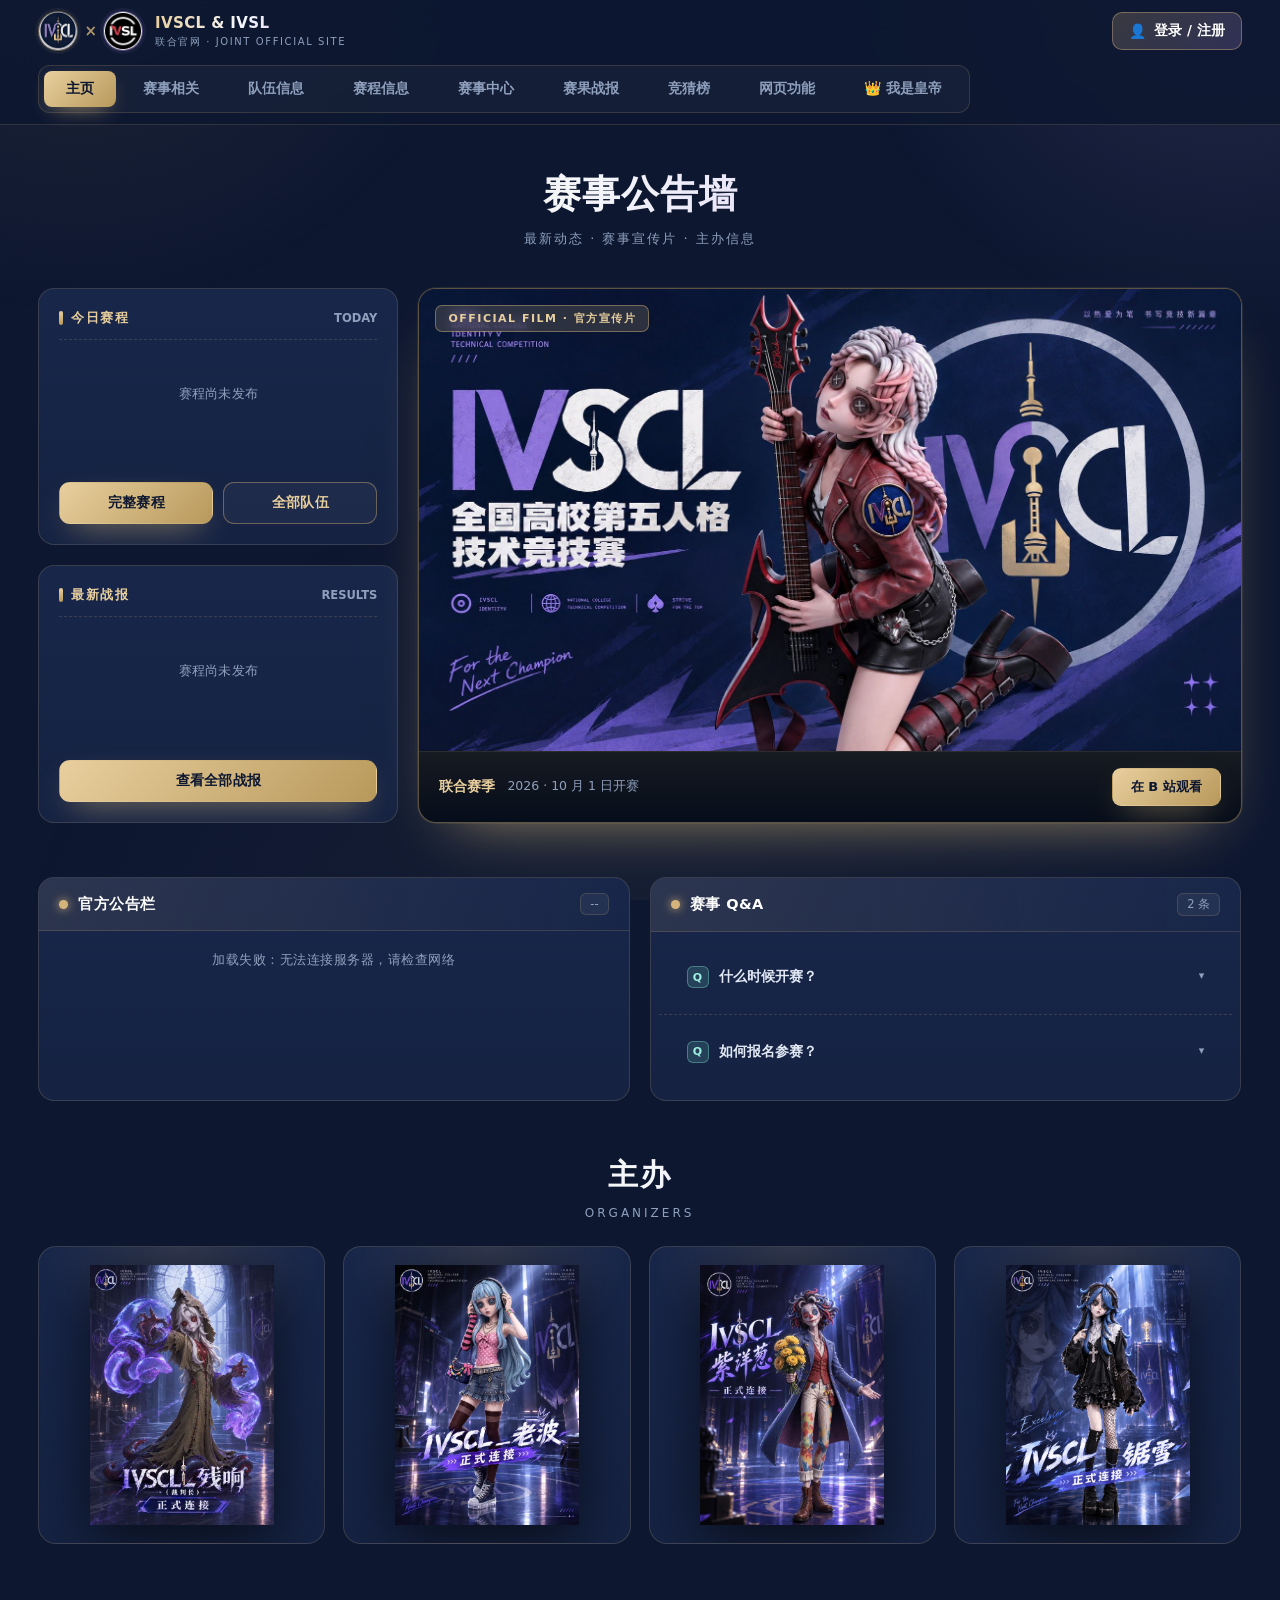
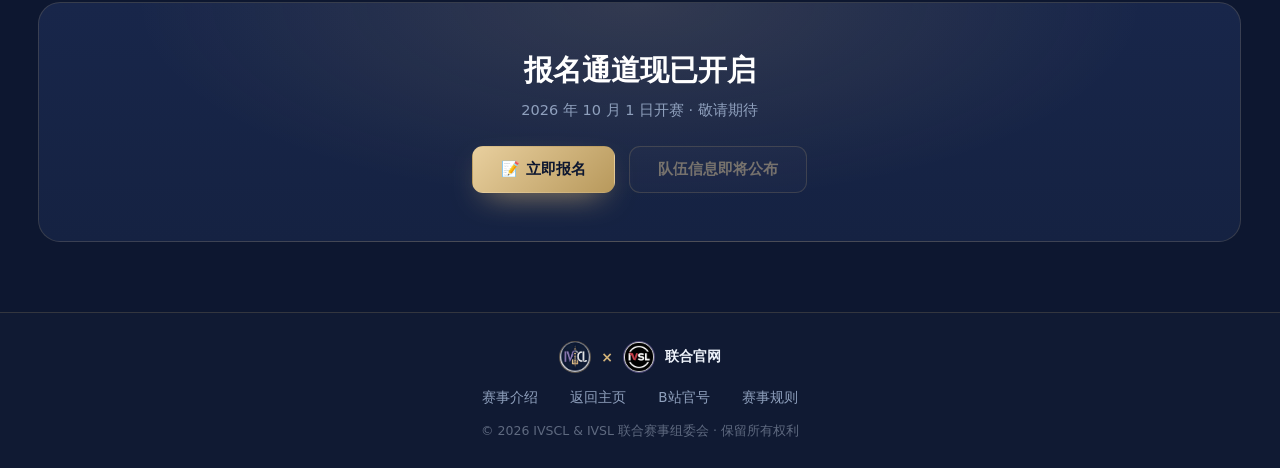
==== commit b56af4aa: "Add files via upload" ====
--- a/index.html
+++ b/index.html
@@ -13,7 +13,7 @@
 <link rel="preload" as="image" href="assets/misc/promo.jpg" fetchpriority="high">
 <link rel="icon" type="image/jpeg" href="assets/loge/loge_IVSCL.jpg">
 <link rel="apple-touch-icon" href="assets/loge/loge_IVSCL.jpg">
-<link rel="stylesheet" href="css/style.css?v=20261004-03">
+<link rel="stylesheet" href="css/style.css?v=20261004-04">
 
 <meta property="og:type" content="website">
 <meta property="og:title" content="IVSCL & IVSL 联合官网">
@@ -54,6 +54,9 @@
       <button class="tab" data-tab="about" role="tab" aria-selected="false">赛事相关</button>
       <button class="tab" data-tab="teams" role="tab" aria-selected="false">队伍信息</button>
       <button class="tab" data-tab="schedule" role="tab" aria-selected="false">赛程信息</button>
+      <button class="tab" data-tab="hub" role="tab" aria-selected="false">赛事中心</button>
+      <button class="tab" data-tab="results" role="tab" aria-selected="false">赛果战报</button>
+      <button class="tab" data-tab="board" role="tab" aria-selected="false">竞猜榜</button>
       <button class="tab" data-tab="tools" role="tab" aria-selected="false">网页功能</button>
       <button class="tab" data-tab="king" role="tab" aria-selected="false">👑 我是皇帝</button>
     </nav>
@@ -367,6 +370,48 @@
     </div>
   </section>
 
+  <section class="panel" data-panel="hub">
+    <div class="wrap">
+      <div class="page-head">
+        <p class="eyebrow">HUB</p>
+        <h2>赛事中心</h2>
+        <p class="sub">赛程对阵、赛果战报与竞猜积分一站总览</p>
+      </div>
+
+      <section class="schedule-board" id="hubBoard" aria-live="polite" aria-busy="true">
+        <div class="board__state">正在加载赛事中心…</div>
+      </section>
+    </div>
+  </section>
+
+  <section class="panel" data-panel="results">
+    <div class="wrap">
+      <div class="page-head">
+        <p class="eyebrow">RESULTS</p>
+        <h2>赛果战报</h2>
+        <p class="sub">已完赛的对阵、比分与胜负</p>
+      </div>
+
+      <section class="schedule-board" id="resultsBoard" aria-live="polite" aria-busy="true">
+        <div class="board__state">正在加载赛果…</div>
+      </section>
+    </div>
+  </section>
+
+  <section class="panel" data-panel="board">
+    <div class="wrap">
+      <div class="page-head">
+        <p class="eyebrow">GUESS BOARD</p>
+        <h2>竞猜榜</h2>
+        <p class="sub">场次竞猜积分与冠军竞猜公开排行</p>
+      </div>
+
+      <section class="schedule-board" id="boardBoard" aria-live="polite" aria-busy="true">
+        <div class="board__state">正在加载竞猜榜…</div>
+      </section>
+    </div>
+  </section>
+
   <section class="panel" data-panel="tools">
     <div class="wrap">
       <div class="page-head">
@@ -377,6 +422,20 @@
 
       <div id="toolsIntro"></div>
       <div id="toolsContent"></div>
+    </div>
+  </section>
+
+    <!-- 我的比赛 · 独立页面 -->
+  <section class="my-matches-page" id="myMatchesPage" hidden>
+    <div class="wrap">
+      <div class="my-matches-head">
+        <button class="btn btn--ghost btn--sm" id="myMatchesBackBtn" type="button">← 返回</button>
+        <div class="my-matches-head__text">
+          <h2 class="my-matches-head__title">我的比赛</h2>
+          <p class="my-matches-head__sub">查看与你相关的比赛，队伍队长可提交首发名单</p>
+        </div>
+      </div>
+      <div id="myMatchesContent"></div>
     </div>
   </section>
 
@@ -405,20 +464,6 @@
           <p class="cta__desc">如果对本站有建议或想反馈 Bug，请联系赛事组委会。</p>
         </div>
       </div>
-    </div>
-  </section>
-
-  <!-- 我的比赛 · 独立页面 -->
-  <section class="my-matches-page" id="myMatchesPage" hidden>
-    <div class="wrap">
-      <div class="my-matches-head">
-        <button class="btn btn--ghost btn--sm" id="myMatchesBackBtn" type="button">← 返回</button>
-        <div class="my-matches-head__text">
-          <h2 class="my-matches-head__title">我的比赛</h2>
-          <p class="my-matches-head__sub">查看与队伍相关的比赛，提交首发选手名单</p>
-        </div>
-      </div>
-      <div id="myMatchesContent"></div>
     </div>
   </section>
 
@@ -433,8 +478,8 @@
       <span>联合官网</span>
     </div>
     <div class="footer__links">
-      <a href="#">关于我们</a>
-      <a href="#">联系方式</a>
+      <a href="#about" data-goto="about">赛事介绍</a>
+      <a href="#home" data-goto="home">返回主页</a>
       <a href="https://space.bilibili.com/563096834" target="_blank" rel="noopener">B站官号</a>
       <a href="assets/misc/IVSCL赛事规则.pdf" target="_blank" rel="noopener">赛事规则</a>
     </div>
@@ -465,6 +510,10 @@
           <div class="account-profile__role" id="profileRole" data-role="">—</div>
         </div>
       </div>
+      <div class="account-profile__avatar-actions" id="profileAvatarActions" hidden>
+        <button class="btn btn--ghost" id="profileUploadAvatar" type="button">上传头像</button>
+        <input type="file" id="profileAvatarInput" accept="image/*" hidden>
+      </div>
       <div class="account-profile__actions">
         <button class="btn btn--ghost" id="profileLogout" type="button">退出登录</button>
       </div>
@@ -536,6 +585,6 @@
   <span class="lightbox__hint">点击空白处或按 ESC 关闭</span>
 </div>
 
-<script type="module" src="js/main.js?v=20261004-03"></script>
+<script type="module" src="js/main.js?v=20261005-07"></script>
 </body>
 </html>
--- a/css/style.css
+++ b/css/style.css
@@ -65,8 +65,11 @@
 
 main{flex:1;position:relative;z-index:1}
 .panel{display:none}
-.panel.is-active{display:block;animation:fade .35s ease both}
+.panel.is-active{display:block}
+.panel.is-active.anim-in{animation:fade .35s ease both}
+.panel.is-active[data-anim="slide"].anim-in{animation:slideIn .4s cubic-bezier(.2,.9,.3,1) both}
 @keyframes fade{from{opacity:0;transform:translateY(10px)}to{opacity:1;transform:none}}
+@keyframes slideIn{from{opacity:0;transform:translateX(28px)}to{opacity:1;transform:none}}
 
 .page-head{padding:54px 0 26px}
 .eyebrow{font-size:12px;font-weight:800;letter-spacing:3px;color:var(--gold);margin-bottom:10px}
@@ -416,16 +419,35 @@
 }
 .staff-name-row {
   display: flex;
+  flex-direction: column;
   align-items: center;
   justify-content: center;
   text-align: center;
-  padding: 11px 12px;
+  gap: 8px;
+  padding: 14px 12px;
   border-radius: 10px;
   background: rgba(255,255,255,.03);
   border: 1px solid var(--line-soft);
   transition: .2s;
   min-width: 0;
   min-height: 42px;
+}
+.staff-avatar {
+  width: 56px;
+  height: 56px;
+  border-radius: 50%;
+  object-fit: cover;
+  border: 2px solid var(--line-strong);
+  background: #111d39;
+  flex: 0 0 auto;
+}
+.staff-avatar--fallback {
+  display: grid;
+  place-items: center;
+  font-size: 20px;
+  font-weight: 900;
+  color: var(--gold-lt);
+  background: linear-gradient(135deg, #1c2d54, #152242);
 }
 .staff-name-row:hover {
   border-color: var(--line-strong);
@@ -481,6 +503,24 @@
 .team-card__name{font-size:16.5px;font-weight:900;letter-spacing:.5px;line-height:1.4;background:linear-gradient(100deg,var(--gold-lt),var(--white) 60%,var(--purple-lt));-webkit-background-clip:text;background-clip:text;color:transparent;padding:0 4px;word-break:break-word}
 .team-card__short{display:inline-flex;align-items:center;gap:6px;font-size:11px;font-weight:900;letter-spacing:1.6px;padding:4px 12px;border-radius:999px;background:rgba(212,180,122,.1);border:1px solid rgba(212,180,122,.32);color:var(--gold-lt);text-transform:uppercase}
 .team-card__short::before{content:"";width:5px;height:5px;border-radius:50%;background:var(--gold);box-shadow:0 0 6px var(--gold)}
+
+/* ============================================================
+   打 Call 按钮（队伍卡片 / 工作人员共用）
+============================================================ */
+.vote-btn{
+  display:inline-flex;align-items:center;justify-content:center;gap:6px;
+  border:1px solid var(--line-strong);background:rgba(212,180,122,.08);
+  color:var(--gold-lt);border-radius:999px;padding:6px 14px;
+  font-size:12.5px;font-weight:800;font-family:inherit;cursor:pointer;line-height:1.2;transition:.2s;
+}
+.vote-btn:hover{border-color:var(--gold);transform:translateY(-1px)}
+.vote-btn.is-active{background:rgba(212,180,122,.22);border-color:var(--gold);box-shadow:0 0 12px rgba(212,180,122,.4)}
+.vote-btn.is-loading{opacity:.55;pointer-events:none}
+.team-card__vote{margin-top:2px}
+.account-profile__avatar-actions{
+  display:flex;gap:8px;flex-wrap:wrap;margin-top:12px;
+}
+.account-profile__avatar-actions .btn{font-size:12.5px}
 .teams-grid .board__state{padding:60px 20px;text-align:center;font-size:13px;color:var(--muted);letter-spacing:.5px}
 .team-card__edit{position:absolute;top:10px;right:10px;appearance:none;border:1px solid var(--line);border-radius:8px;padding:5px 10px;font:inherit;font-size:11px;font-weight:800;background:rgba(255,255,255,.06);color:var(--muted);cursor:pointer;transition:.2s;z-index:2;line-height:1}
 .team-card__edit:hover{border-color:var(--gold);color:var(--gold-lt);background:rgba(212,180,122,.14);transform:translateY(-1px)}
@@ -1430,6 +1470,116 @@
 
 .tool-list{list-style:none;display:flex;flex-direction:column;gap:8px;max-height:260px;overflow-y:auto;padding:2px}
 .tool-list__item{display:flex;align-items:flex-start;gap:12px;padding:12px 14px;border-radius:11px;background:rgba(255,255,255,.025);border:1px solid var(--line-soft);transition:.2s}
+/* —— 赛事竞猜 —— */
+.guess-list{display:flex;flex-direction:column;gap:10px}
+.guess-row{background:rgba(255,255,255,.025);border:1px solid var(--line-soft);border-radius:11px;padding:12px 14px;transition:.2s}
+.guess-row:hover{border-color:var(--line-strong)}
+.guess-row__vs{display:flex;align-items:center;gap:10px;font-size:15px}
+.guess-row__vs b{font-weight:700}
+.guess-row__vs em{font-style:normal;color:var(--muted);font-size:12px}
+.guess-row__score{color:var(--muted);font-size:13px;margin-left:auto}
+.guess-row__pick{display:flex;align-items:center;gap:14px;margin-top:10px;flex-wrap:wrap}
+.guess-row__pick label{display:inline-flex;align-items:center;gap:6px;font-size:14px;cursor:pointer;color:var(--fg-2)}
+.guess-status{font-size:12.5px;font-weight:700;padding:3px 10px;border-radius:999px;margin-left:auto}
+.guess-status.is-correct{background:rgba(22,163,74,.14);color:#4ade80}
+.guess-status.is-wrong{background:rgba(220,38,38,.14);color:#f87171}
+.guess-status.is-open{background:rgba(99,102,241,.14);color:#a5b4fc}
+.guess-status.is-locked{background:rgba(255,255,255,.06);color:#6b7a99}
+.guess-status.is-closed{background:rgba(251,146,60,.14);color:#fbbf24}
+.guess-row__locked{font-size:12.5px;color:#6b7a99}
+/* —— 冠军竞猜 —— */
+.champ-form{display:flex;align-items:center;gap:10px;flex-wrap:wrap}
+.champ-form select{flex:1;min-width:180px;padding:9px 12px;border-radius:9px;background:rgba(255,255,255,.05);border:1px solid var(--line-strong);color:#e6edf7;font:inherit}
+.champ-result{display:flex;flex-direction:column;gap:6px;padding:12px 14px;border-radius:11px;background:rgba(255,255,255,.025);border:1px solid var(--line-soft)}
+.champ-result__line{font-size:14px;color:#e6edf7}
+.champ-result__line b{color:#e8c877}
+.champ-result__mine{font-size:13px;padding:4px 10px;border-radius:999px;width:fit-content}
+.champ-result__mine.is-correct{background:rgba(74,222,128,.12);color:#4ade80}
+.champ-result__mine.is-wrong{background:rgba(248,113,113,.12);color:#f87171}
+/* —— 公开竞猜榜 —— */
+.gb{display:flex;flex-direction:column;gap:20px}
+.gb__head{display:flex;align-items:baseline;gap:10px}
+.gb__title{font-size:16px;font-weight:900;letter-spacing:1px;color:#e8c877;margin:0}
+.gb__count{font-size:12px;color:#aab8d2}
+.gb-block{display:flex;flex-direction:column;gap:10px}
+.gb-block__head{display:flex;align-items:baseline;justify-content:space-between;gap:10px}
+.gb-block__head h4{font-size:14px;font-weight:900;letter-spacing:1px;color:#e6edf7;margin:0}
+.gb-block__note{font-size:12px;color:#8a9ab8}
+.gb-list{list-style:none;margin:0;padding:0;display:flex;flex-direction:column;gap:8px}
+.gb-row{display:flex;align-items:center;gap:12px;padding:11px 14px;border-radius:11px;background:rgba(255,255,255,.025);border:1px solid var(--line-soft)}
+.gb-row__rank{min-width:36px;color:#e8c877;font-size:13px}
+.gb-row__name{flex:1;font-size:14px;color:#e6edf7}
+.gb-row__pick{font-size:13px;color:#c6d0e4}
+.gb-row__score{font-style:normal;font-size:12px;color:#4ade80}
+.gb-empty{color:#8a9ab8;font-size:13px;padding:14px;text-align:center}
+/* —— 赛程胜方高亮 —— */
+.schedule-card__score b{font-weight:800;color:#e6edf7}
+.schedule-card__score b.is-win{color:#4ade80}
+.schedule-card__score span{color:var(--muted);margin:0 6px;font-weight:700}
+.schedule-card__side{position:relative}
+.schedule-card__side--win .schedule-card__name{color:#e8c877;font-weight:800}
+.schedule-card__winbadge{position:absolute;top:-4px;right:-6px;font-style:normal;font-size:11px;font-weight:800;color:#08130a;background:#4ade80;padding:1px 7px;border-radius:999px;letter-spacing:.5px;box-shadow:0 2px 6px rgba(0,0,0,.4)}
+/* —— 赛果战报 —— */
+.results-head{display:flex;align-items:baseline;gap:10px;margin-bottom:16px}
+.results-head__title{font-size:15px;font-weight:900;letter-spacing:1px;color:#e8c877}
+.results-head__count{font-size:12px;color:#aab8d2}
+.results-list{display:flex;flex-direction:column;gap:12px}
+.result-card{display:flex;align-items:center;gap:14px;padding:14px 16px;border-radius:14px;background:rgba(255,255,255,.025);border:1px solid var(--line-soft);cursor:pointer;transition:.2s}
+.result-card:hover{border-color:var(--line-strong);background:rgba(212,180,122,.05)}
+.result-card__center{flex:1;display:flex;flex-direction:column;align-items:center;gap:6px;min-width:0}
+.result-card__score{display:flex;align-items:center;font-size:22px;font-weight:900}
+.result-card__score b{color:#e6edf7}
+.result-card__score b.is-win{color:#4ade80}
+.result-card__score span{color:#6b7a99;margin:0 8px;font-size:16px}
+.result-card__line{font-size:13px;color:#c6d0e4;text-align:center;line-height:1.5}
+.result-card__time{font-size:12px;color:#8a9ab8}
+/* —— 赛事中心 —— */
+.hub{display:flex;flex-direction:column;gap:18px}
+.hub__head{display:flex;align-items:baseline;gap:10px}
+.hub__title{font-size:16px;font-weight:900;letter-spacing:1px;color:#e8c877;margin:0}
+.hub__count{font-size:12px;color:#aab8d2}
+.hub-block{display:flex;flex-direction:column;gap:12px}
+.hub-block__head{display:flex;align-items:baseline;justify-content:space-between;gap:10px}
+.hub-block__head h4{font-size:14px;font-weight:900;letter-spacing:1px;color:#e6edf7;margin:0}
+.hub-block__note{font-size:11.5px;color:#8a9ab8}
+.hub-lb{list-style:none;margin:0;padding:0;display:flex;flex-direction:column;gap:8px}
+.hub-lb__row{display:flex;align-items:center;gap:12px;padding:10px 14px;border-radius:11px;background:rgba(255,255,255,.025);border:1px solid var(--line-soft)}
+.hub-lb__row b{min-width:34px;color:#e8c877;font-size:13px}
+.hub-lb__row span{flex:1;font-size:14px;color:#e6edf7}
+.hub-lb__row em{font-style:normal;font-size:12px;color:#4ade80}
+.hub-lb__empty{color:#8a9ab8;font-size:13px;padding:14px;text-align:center}
+.hub-list{display:flex;flex-direction:column;gap:10px}
+.hub-match{display:flex;align-items:center;gap:12px;padding:12px 14px;border-radius:13px;background:rgba(255,255,255,.025);border:1px solid var(--line-soft);cursor:pointer;transition:.2s}
+.hub-match:hover{border-color:var(--line-strong);background:rgba(212,180,122,.05)}
+.hub-match__center{flex:1;display:flex;flex-direction:column;align-items:center;gap:5px;min-width:0}
+.hub-match__state{font-size:11px;font-weight:700;color:#8a9ab8;padding:2px 9px;border-radius:999px;background:rgba(255,255,255,.04)}
+.hub-match__state.is-finished{color:#4ade80;background:rgba(74,222,128,.12)}
+.hub-match__state.is-scheduled{color:#e8c877;background:rgba(232,200,119,.12)}
+.hub-match__score{display:flex;align-items:center;font-size:19px;font-weight:900}
+.hub-match__score b{color:#e6edf7}
+.hub-match__score b.is-win{color:#4ade80}
+.hub-match__score span{color:#6b7a99;margin:0 7px;font-size:14px}
+.hub-match__vs{color:#6b7a99;font-weight:800}
+.hub-match__time{font-size:11.5px;color:#8a9ab8}
+/* —— 后台管理 —— */
+.adm-list{display:flex;flex-direction:column;gap:8px}
+.adm-row{display:flex;align-items:center;gap:10px;width:100%;padding:10px 13px;border-radius:11px;background:rgba(255,255,255,.025);border:1px solid var(--line-soft);cursor:pointer;transition:.2s;font:inherit}
+.adm-row:hover{border-color:var(--line-strong);background:rgba(212,180,122,.05)}
+.adm-row__a,.adm-row__b{flex:1;font-size:14px;color:#e6edf7;text-align:left}
+.adm-row__b{text-align:right}
+.adm-row__score{font-style:normal;font-weight:800;color:#4ade80;font-size:15px}
+.adm-row__state{font-style:normal;font-size:12px;color:#8a9ab8}
+.tool-modal__hint{font-size:11.5px;color:#8a9ab8;margin-top:8px}
+/* —— 新增组件窄屏适配 —— */
+@media (max-width:720px){
+  .result-card{padding:12px 10px;gap:10px}
+  .result-card__score{font-size:18px}
+  .result-card__line{font-size:12px}
+  .guess-row{padding:10px 12px}
+  .guess-row__vs{flex-wrap:wrap;row-gap:4px}
+  .guess-row__pick{gap:10px}
+  .schedule-card__winbadge{font-size:10px;padding:0 6px}
+}
 .tool-list__item:hover{border-color:var(--line-strong);background:rgba(212,180,122,.05)}
 .tool-list__body{flex:1;min-width:0;display:flex;flex-direction:column;gap:4px}
 .tool-list__title{font-size:13.5px;font-weight:800;color:#e2e9f5;line-height:1.5;word-break:break-word}
@@ -1535,7 +1685,8 @@
 .account-profile{display:flex;flex-direction:column;gap:16px}
 .account-profile[hidden]{display:none}
 .account-profile__head{display:flex;align-items:center;gap:14px;padding:18px;border-radius:14px;background:linear-gradient(135deg,rgba(212,180,122,.12),rgba(166,139,212,.1));border:1px solid var(--line-strong)}
-.account-profile__avatar{width:52px;height:52px;border-radius:50%;display:grid;place-items:center;font-size:22px;font-weight:900;color:#0d1730;background:linear-gradient(135deg,var(--gold-lt),var(--gold-dk));flex:0 0 auto}
+.account-profile__avatar{width:52px;height:52px;border-radius:50%;display:grid;place-items:center;font-size:22px;font-weight:900;color:#0d1730;background:linear-gradient(135deg,var(--gold-lt),var(--gold-dk));flex:0 0 auto;overflow:hidden}
+.account-profile__avatar img{width:100%;height:100%;border-radius:50%;object-fit:cover}
 .account-profile__info{display:flex;flex-direction:column;gap:4px;min-width:0}
 .account-profile__name{font-size:16px;font-weight:900;color:#fff;letter-spacing:.3px;overflow:hidden;text-overflow:ellipsis;white-space:nowrap}
 .account-profile__phone{font-size:12px;color:var(--muted);font-variant-numeric:tabular-nums;letter-spacing:.5px}
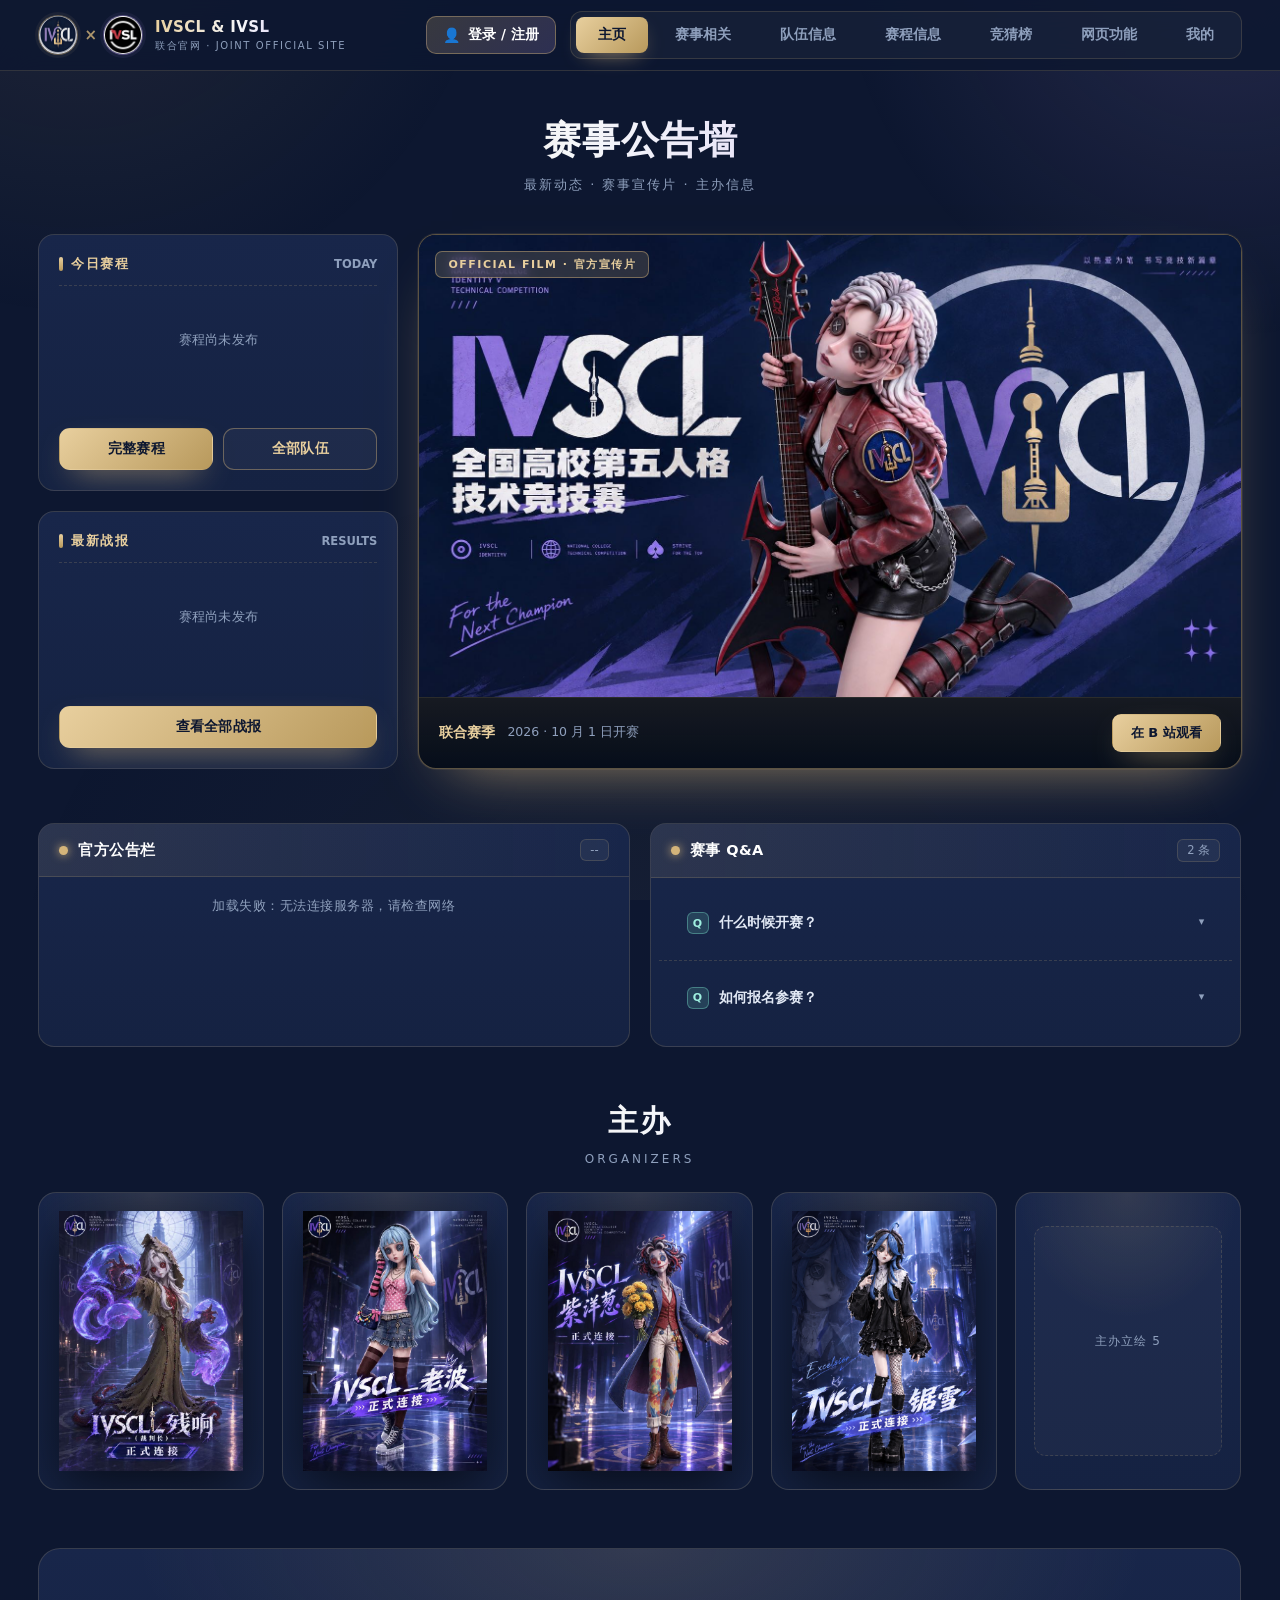
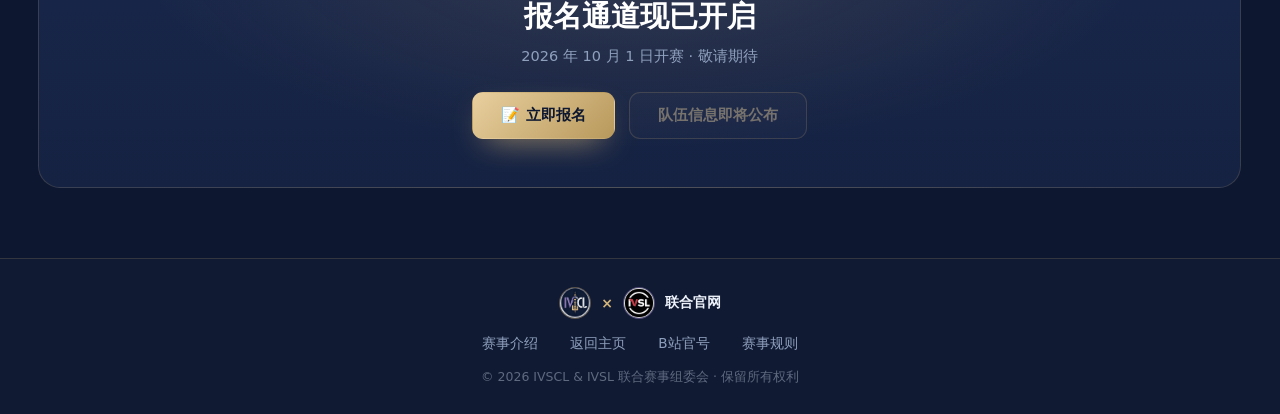
==== commit 21716d09: "Add files via upload" ====
--- a/index.html
+++ b/index.html
@@ -13,7 +13,7 @@
 <link rel="preload" as="image" href="assets/misc/promo.jpg" fetchpriority="high">
 <link rel="icon" type="image/jpeg" href="assets/loge/loge_IVSCL.jpg">
 <link rel="apple-touch-icon" href="assets/loge/loge_IVSCL.jpg">
-<link rel="stylesheet" href="css/style.css?v=20261004-04">
+<link rel="stylesheet" href="css/style.css?v=20261006-17">
 
 <meta property="og:type" content="website">
 <meta property="og:title" content="IVSCL & IVSL 联合官网">
@@ -54,11 +54,9 @@
       <button class="tab" data-tab="about" role="tab" aria-selected="false">赛事相关</button>
       <button class="tab" data-tab="teams" role="tab" aria-selected="false">队伍信息</button>
       <button class="tab" data-tab="schedule" role="tab" aria-selected="false">赛程信息</button>
-      <button class="tab" data-tab="hub" role="tab" aria-selected="false">赛事中心</button>
-      <button class="tab" data-tab="results" role="tab" aria-selected="false">赛果战报</button>
       <button class="tab" data-tab="board" role="tab" aria-selected="false">竞猜榜</button>
       <button class="tab" data-tab="tools" role="tab" aria-selected="false">网页功能</button>
-      <button class="tab" data-tab="king" role="tab" aria-selected="false">👑 我是皇帝</button>
+      <button class="tab" data-tab="mine" role="tab" aria-selected="false">我的</button>
     </nav>
   </div>
 </header>
@@ -173,6 +171,14 @@
               <div class="host-figure__ph" style="display:none">主办立绘 4</div>
             </div>
           </figure>
+          <figure class="host-figure">
+            <div class="host-figure__media">
+              <img src="assets/host/IVSCL_xianyu.jpg" alt="IVSCL 主办立绘 · 咸鱼"
+                   loading="lazy" decoding="async" data-zoom="主办立绘 · 咸鱼"
+                   onerror="this.style.display='none';this.nextElementSibling.style.display='grid'">
+              <div class="host-figure__ph" style="display:none">主办立绘 5</div>
+            </div>
+          </figure>
         </div>
       </section>
 
@@ -370,34 +376,6 @@
     </div>
   </section>
 
-  <section class="panel" data-panel="hub">
-    <div class="wrap">
-      <div class="page-head">
-        <p class="eyebrow">HUB</p>
-        <h2>赛事中心</h2>
-        <p class="sub">赛程对阵、赛果战报与竞猜积分一站总览</p>
-      </div>
-
-      <section class="schedule-board" id="hubBoard" aria-live="polite" aria-busy="true">
-        <div class="board__state">正在加载赛事中心…</div>
-      </section>
-    </div>
-  </section>
-
-  <section class="panel" data-panel="results">
-    <div class="wrap">
-      <div class="page-head">
-        <p class="eyebrow">RESULTS</p>
-        <h2>赛果战报</h2>
-        <p class="sub">已完赛的对阵、比分与胜负</p>
-      </div>
-
-      <section class="schedule-board" id="resultsBoard" aria-live="polite" aria-busy="true">
-        <div class="board__state">正在加载赛果…</div>
-      </section>
-    </div>
-  </section>
-
   <section class="panel" data-panel="board">
     <div class="wrap">
       <div class="page-head">
@@ -439,31 +417,15 @@
     </div>
   </section>
 
-  <!-- 👑 我是皇帝 -->
-  <section class="panel" data-panel="king">
+  <!-- 我的 -->
+  <section class="panel" data-panel="mine">
     <div class="wrap">
       <div class="page-head">
-        <p class="eyebrow">KING</p>
-        <h2>👑 我是皇帝</h2>
-        <p class="sub">本页面记录本站自上线以来的所有更新内容</p>
-      </div>
-
-      <div class="king-intro">
-        <div class="king-intro__crown">👑</div>
-        <div class="king-intro__text">
-          <div class="king-intro__title">圣旨到！</div>
-          <div class="king-intro__desc">以下为本站的更新日志，每一次改动都记录在此。愿诸位玩家尽兴。</div>
-        </div>
-      </div>
-
-      <div class="king-timeline" id="kingTimeline"></div>
-
-      <div class="cta reveal">
-        <div class="cta__inner">
-          <h2 class="cta__title">谢主隆恩</h2>
-          <p class="cta__desc">如果对本站有建议或想反馈 Bug，请联系赛事组委会。</p>
-        </div>
-      </div>
+        <p class="eyebrow">ME</p>
+        <h2>我的</h2>
+        <p class="sub">我的信息 · 我的战队 · 我的比赛，一键直达</p>
+      </div>
+      <div id="mineContent"></div>
     </div>
   </section>
 
@@ -572,19 +534,12 @@
   </div>
 </div>
 
-<div class="modal-mask" id="toolModal" aria-hidden="true">
-  <div class="modal tool-modal" role="dialog" aria-modal="true" aria-label="工具">
-    <button class="modal__close" id="toolModalClose" aria-label="关闭">✕</button>
-    <div id="toolModalContent"></div>
-  </div>
-</div>
-
 <div class="lightbox" id="lightbox" aria-hidden="true" role="dialog" aria-label="图片预览">
   <button class="lightbox__close" id="lightboxClose" aria-label="关闭预览">✕</button>
   <img class="lightbox__img" id="lightboxImg" src="" alt="">
   <span class="lightbox__hint">点击空白处或按 ESC 关闭</span>
 </div>
 
-<script type="module" src="js/main.js?v=20261005-07"></script>
+<script type="module" src="js/main.js?v=20261006-17"></script>
 </body>
 </html>
--- a/css/style.css
+++ b/css/style.css
@@ -47,6 +47,7 @@
 .account-btn{display:inline-flex;align-items:center;gap:8px;padding:9px 16px;border-radius:10px;font:inherit;font-size:13.5px;font-weight:800;color:#fff;cursor:pointer;background:linear-gradient(135deg,rgba(212,180,122,.22),rgba(166,139,212,.22));border:1px solid var(--line-strong);transition:.22s;white-space:nowrap;-webkit-tap-highlight-color:transparent;max-width:220px}
 .account-btn:hover{transform:translateY(-2px);box-shadow:0 12px 28px -12px rgba(212,180,122,.9);border-color:var(--gold)}
 .account-btn__icon{font-size:14px;flex:0 0 auto}
+.account-btn__avatar{width:26px;height:26px;border-radius:50%;object-fit:cover;display:block;border:1px solid rgba(212,180,122,.55)}
 .account-btn__text{overflow:hidden;text-overflow:ellipsis;white-space:nowrap;min-width:0}
 .account-btn__role{flex:0 0 auto;font-size:10px;font-weight:900;letter-spacing:1px;padding:2px 7px;border-radius:5px;background:rgba(212,180,122,.22);border:1px solid rgba(212,180,122,.5);color:var(--gold-lt)}
 .account-btn__role[data-role="admin"]{background:rgba(212,180,122,.22);border-color:rgba(212,180,122,.5);color:var(--gold-lt)}
@@ -1172,6 +1173,7 @@
 .schedule-card__state--scheduled{background:rgba(120,220,200,.12);color:var(--cyan-lt)}
 .schedule-card__state--finished{background:rgba(166,139,212,.14);color:var(--purple-lt)}
 .schedule-card__staff{color:var(--muted);font-size:9px;line-height:1.3;text-align:center;white-space:normal;overflow-wrap:anywhere}
+.schedule-card__line{color:#e8c877;font-size:11px;line-height:1.35;text-align:center;margin-top:2px;overflow-wrap:anywhere}
 .schedule-controls{margin:0 0 14px;padding:10px 12px}
 .schedule-controls .list-controls__search,.schedule-controls .list-controls__filter{font-size:10.5px}
 .schedule-controls .list-controls__search input,.schedule-controls .list-controls__filter select{min-height:38px;font-size:12px}
@@ -1485,7 +1487,23 @@
 .guess-status.is-wrong{background:rgba(220,38,38,.14);color:#f87171}
 .guess-status.is-open{background:rgba(99,102,241,.14);color:#a5b4fc}
 .guess-status.is-locked{background:rgba(255,255,255,.06);color:#6b7a99}
-.guess-status.is-closed{background:rgba(251,146,60,.14);color:#fbbf24}
+.guess-status.is-closed{background:rgba(251,146,60,.14);color:#fbbf24}
+.guess-status.is-pending{background:rgba(255,255,255,.06);color:#8a9ab8}
+/* —— 我的竞猜 —— */
+.guess-stats{display:grid;grid-template-columns:repeat(4,1fr);gap:10px;margin-bottom:14px}
+.guess-stats__item{background:rgba(255,255,255,.04);border:1px solid var(--line);border-radius:12px;padding:12px 8px;text-align:center}
+.guess-stats__item b{display:block;font-size:22px;font-weight:900;color:var(--gold-lt)}
+.guess-stats__item span{font-size:11px;color:var(--muted);letter-spacing:.5px}
+.guess-stats__item.is-hit b{color:#4ade80}
+.my-guess{list-style:none;margin:0;padding:0;display:flex;flex-direction:column;gap:8px}
+.my-guess__row{display:flex;align-items:center;gap:10px;padding:10px 14px;border:1px solid var(--line);border-radius:10px;background:rgba(255,255,255,.03);font-size:12.5px;flex-wrap:wrap}
+.my-guess__match{flex:0 0 auto;font-weight:900;color:var(--gold-lt);font-size:11px;letter-spacing:.6px}
+.my-guess__vs{flex:0 0 auto;font-weight:800;color:#fff}
+.my-guess__vs em{font-style:normal;color:var(--muted);margin:0 6px;font-size:10px}
+.my-guess__pick{flex:1;min-width:120px;color:#aab8d2}
+.my-guess__pick b{color:#fff;font-weight:800}
+.my-guess__status{flex:0 0 auto}
+.my-guess__status .guess-status{margin-left:0}
 .guess-row__locked{font-size:12.5px;color:#6b7a99}
 /* —— 冠军竞猜 —— */
 .champ-form{display:flex;align-items:center;gap:10px;flex-wrap:wrap}
@@ -1869,6 +1887,12 @@
   width: min(1100px, 100%);
 }
 
+
+/* ---- tool inline workspace (replaces modal) ---- */
+.tools-workspace{display:flex;flex-direction:column;gap:16px}
+.tools-workspace__bar{display:flex;align-items:center}
+.tools-workspace__box{padding:2px 0}
+.tools-workspace .tool-modal__title{font-size:20px}
 /* ============================================================
    我的比赛 · 独立页面
 ============================================================ */
@@ -1916,7 +1940,9 @@
   color: #e2e9f5;
   letter-spacing: .3px;
 }
-.my-matches-summary b { color: var(--gold-lt); font-weight: 900; font-size: 15px; margin: 0 2px; }
+.my-matches-summary b { color: var(--gold-lt); font-weight: 900; font-size: 15px; margin: 0 2px; }
+.my-matches-search{width:100%;padding:10px 14px;border-radius:10px;background:rgba(255,255,255,.05);border:1px solid var(--line-strong);color:#e6edf7;font:inherit;font-size:13px;margin:2px 0 16px}
+.my-matches-search:focus{outline:none;border-color:var(--gold);box-shadow:0 0 0 3px rgba(212,180,122,.14)}
 .my-matches-list { display: flex; flex-direction: column; gap: 18px; }
 
 .my-matches-empty {
@@ -1962,7 +1988,11 @@
 }
 .my-match-card__status { font-weight: 800; color: var(--muted); letter-spacing: .3px; }
 .my-match-card__status.is-scheduled { color: var(--cyan-lt); }
-.my-match-card__status.is-finished { color: var(--purple-lt); }
+.my-match-card__status.is-finished { color: var(--purple-lt); }
+.my-match-card__toggle{margin-left:auto;flex:0 0 auto;width:28px;height:28px;border-radius:8px;background:rgba(255,255,255,.05);border:1px solid var(--line);color:var(--gold-lt);font-size:13px;line-height:1;cursor:pointer;transition:.2s}
+.my-match-card__toggle:hover{border-color:var(--gold)}
+.my-match-card.is-collapsed .my-match-lineup,
+.my-match-card.is-collapsed .lineup-view-grid{display:none}
 
 .my-match-card__vs {
   display: grid; grid-template-columns: 1fr auto 1fr; align-items: center; gap: 14px;
@@ -2027,7 +2057,49 @@
 .lineup-view__row { display: flex; align-items: baseline; gap: 10px; padding: 5px 0; font-size: 12.5px; }
 .lineup-view__row span { flex: 0 0 60px; color: var(--muted); font-weight: 800; letter-spacing: .5px; }
 .lineup-view__row b { flex: 1; color: #fff; font-weight: 800; line-height: 1.6; word-break: break-word; }
-.lineup-view__pending { display: inline-block; font-size: 12.5px; font-weight: 800; color: #ffb3c0; letter-spacing: .3px; }
+.lineup-view__pending { display: inline-block; font-size: 12.5px; font-weight: 800; color: #ffb3c0; letter-spacing: .3px; }
+.lineup-view__meta{font-size:11px;font-weight:800;letter-spacing:.4px;margin-bottom:8px}
+.lineup-view__meta.is-done{color:var(--cyan-lt)}
+.lineup-view__meta.is-pending{color:#ffb3c0}
+.lineup-view__row b.is-empty{color:var(--muted);font-weight:700}
+/* —— 我的 · 个人中心 —— */
+.mine-grid{display:grid;grid-template-columns:repeat(auto-fit,minmax(280px,1fr));gap:16px}
+.mine-card{background:rgba(255,255,255,.025);border:1px solid var(--line-soft);border-radius:14px;padding:20px;display:flex;flex-direction:column;gap:14px}
+.mine-card__head{display:flex;align-items:center;gap:10px}
+.mine-card__head h3{font-size:15px;font-weight:900;letter-spacing:.6px;color:#fff}
+.mine-card__head em{font-style:normal;font-size:10px;font-weight:900;letter-spacing:1.4px;margin-left:auto;color:var(--gold-lt)}
+.mine-card__actions{display:flex;gap:10px;flex-wrap:wrap;margin-top:auto}
+.mine-me{display:flex;align-items:center;gap:14px}
+.mine-avatar{width:64px;height:64px;border-radius:50%;overflow:hidden;flex:0 0 auto;background:rgba(212,180,122,.16);border:1px solid rgba(212,180,122,.45);display:flex;align-items:center;justify-content:center;font-size:26px;font-weight:900;color:var(--gold-lt)}
+.mine-avatar img{width:100%;height:100%;object-fit:cover;display:block}
+.mine-me__name{font-size:18px;font-weight:900;color:#fff}
+.mine-me__phone{font-size:13px;color:var(--muted);margin:4px 0 8px}
+.mine-me__role{display:inline-block;font-size:11px;font-weight:900;letter-spacing:.8px;padding:3px 10px;border-radius:999px;background:rgba(212,180,122,.2);border:1px solid rgba(212,180,122,.5);color:var(--gold-lt)}
+.mine-team{display:flex;align-items:center;gap:14px}
+.mine-team__logo{width:54px;height:54px;border-radius:12px;overflow:hidden;flex:0 0 auto;background:rgba(255,255,255,.05);border:1px solid var(--line);display:flex;align-items:center;justify-content:center;font-size:24px}
+.mine-team__logo img{width:100%;height:100%;object-fit:cover;display:block}
+.mine-team__name{font-size:16px;font-weight:900;color:#fff}
+.mine-team__meta{font-size:12.5px;color:var(--muted);margin-top:4px}
+.mine-team__meta b{color:var(--gold-lt);font-weight:900}
+.mine-matches__title{font-size:15px;font-weight:800;color:#fff}
+.mine-matches__meta{font-size:12.5px;color:var(--muted);margin-top:6px}
+.mine-matches__meta b{color:var(--gold-lt);font-weight:900}
+.mine-inline-empty{font-size:13px;color:var(--muted);padding:14px 0}
+.mine-empty{text-align:center;padding:70px 20px;color:var(--muted)}
+.mine-empty__icon{font-size:44px;margin-bottom:16px}
+.mine-empty__title{font-size:18px;font-weight:900;color:#fff;margin-bottom:8px}
+.mine-empty__desc{font-size:13px;line-height:1.8;max-width:420px;margin:0 auto 20px}
+.mine-changelog{margin-top:28px}
+.mine-changelog__toggle{display:flex;align-items:center;gap:10px;width:100%;background:none;border:none;padding:6px 0;cursor:pointer;color:inherit;margin-bottom:4px}
+.mine-changelog__toggle .mine-changelog__tt{font-size:15px;font-weight:900;letter-spacing:.6px;color:#fff}
+.mine-changelog__toggle em{font-style:normal;font-size:10px;font-weight:900;letter-spacing:1.4px;color:var(--gold-lt)}
+.mine-changelog__arrow{margin-left:auto;font-size:14px;color:var(--gold-lt);transition:transform .25s ease}
+.mine-changelog.is-open .mine-changelog__arrow{transform:rotate(90deg)}
+.lineup-view__group{margin-bottom:8px}
+.lineup-view__group-label{font-size:11px;font-weight:800;letter-spacing:.5px;color:var(--muted);margin-bottom:6px}
+.lineup-view__slots{display:grid;grid-template-columns:repeat(4,1fr);gap:6px}
+.lineup-view__slot{display:block;padding:6px 4px;border-radius:7px;background:rgba(255,255,255,.04);border:1px solid var(--line-soft);color:#e6edf7;font-size:12px;text-align:center;font-weight:700;word-break:break-all;overflow-wrap:break-word}
+.lineup-view__slot.is-empty{color:var(--muted)}
 
 /* ============================================================
    比赛总览
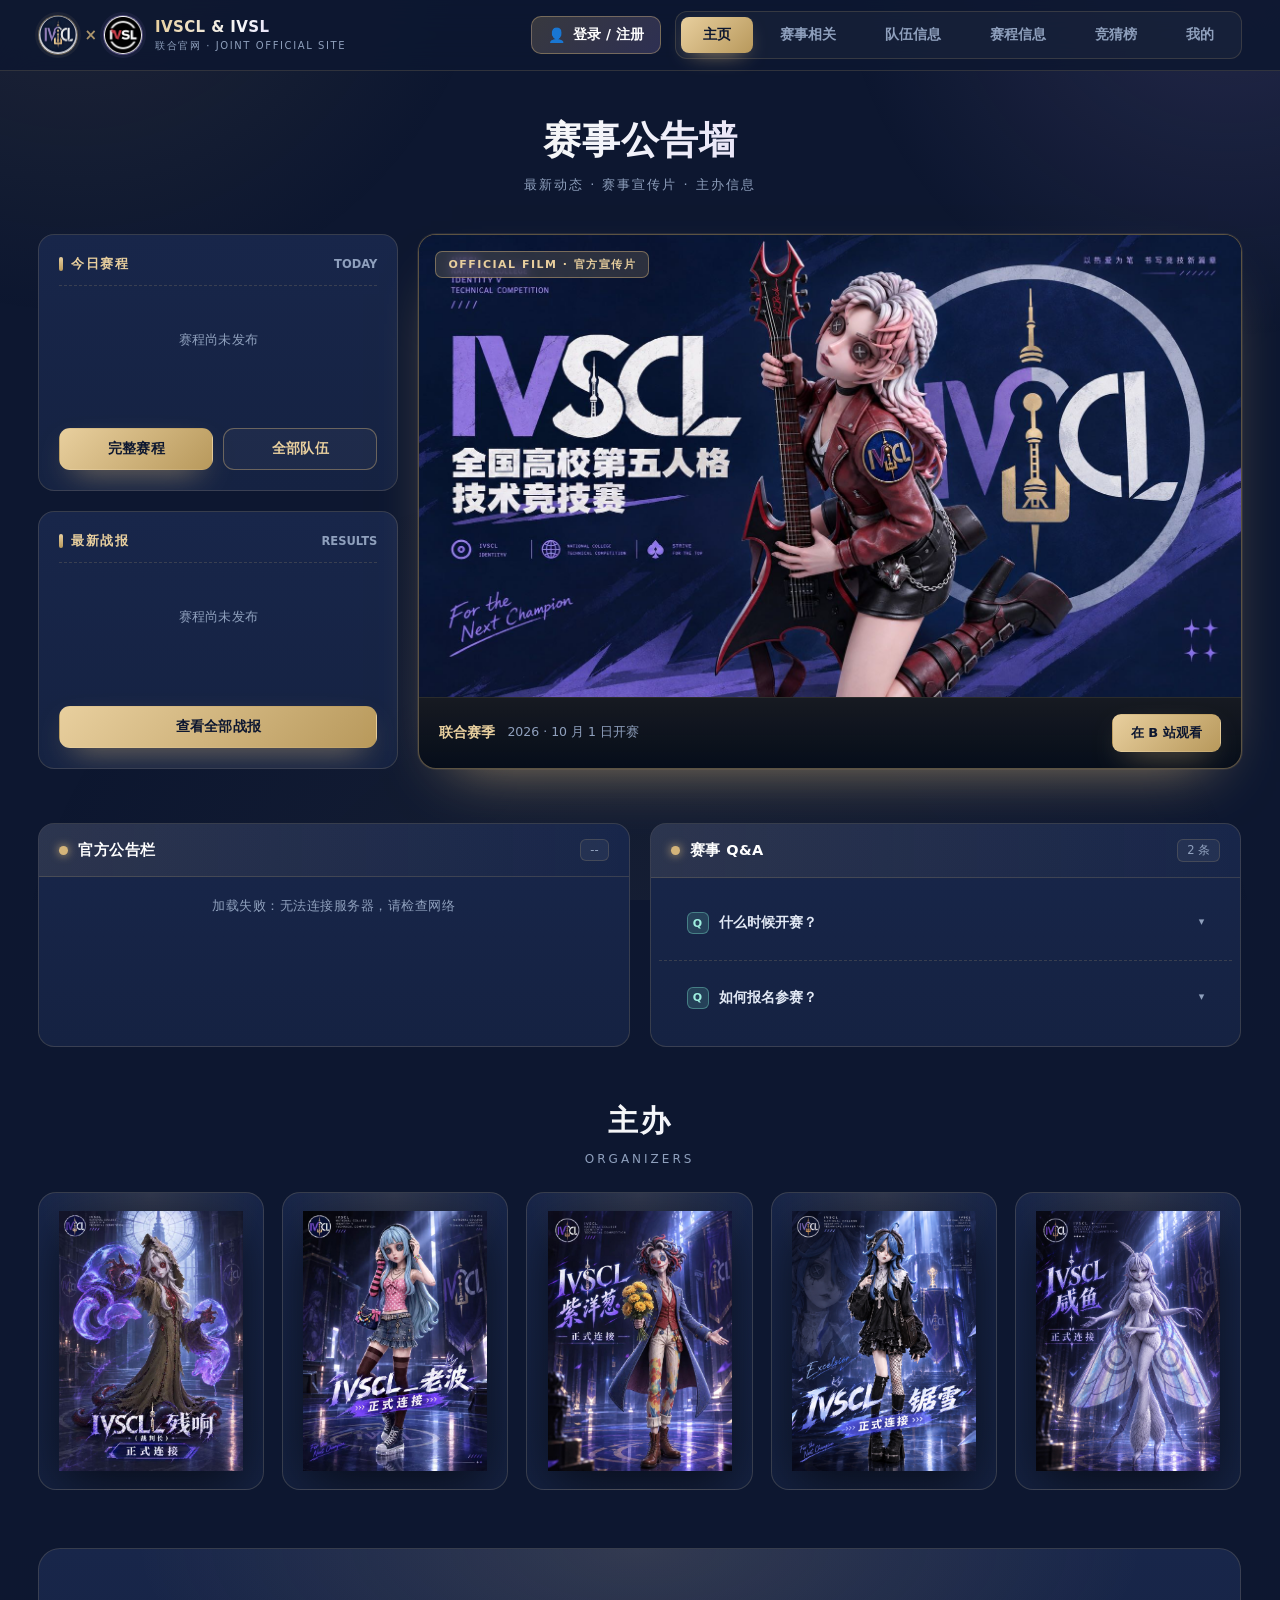
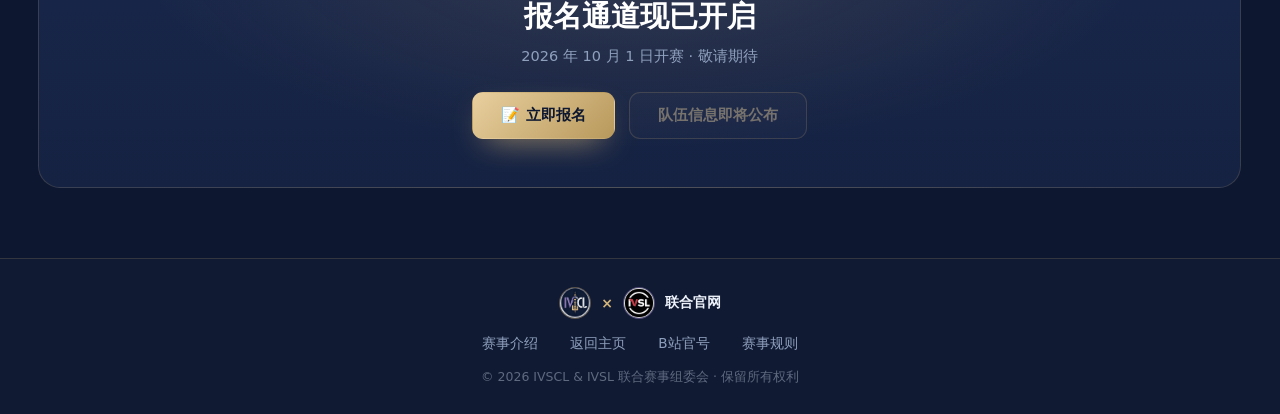
==== commit 1dcf979a: "Add files via upload" ====
--- a/index.html
+++ b/index.html
@@ -13,7 +13,7 @@
 <link rel="preload" as="image" href="assets/misc/promo.jpg" fetchpriority="high">
 <link rel="icon" type="image/jpeg" href="assets/loge/loge_IVSCL.jpg">
 <link rel="apple-touch-icon" href="assets/loge/loge_IVSCL.jpg">
-<link rel="stylesheet" href="css/style.css?v=20261006-17">
+<link rel="stylesheet" href="css/style.css?v=20261006-27">
 
 <meta property="og:type" content="website">
 <meta property="og:title" content="IVSCL & IVSL 联合官网">
@@ -55,7 +55,6 @@
       <button class="tab" data-tab="teams" role="tab" aria-selected="false">队伍信息</button>
       <button class="tab" data-tab="schedule" role="tab" aria-selected="false">赛程信息</button>
       <button class="tab" data-tab="board" role="tab" aria-selected="false">竞猜榜</button>
-      <button class="tab" data-tab="tools" role="tab" aria-selected="false">网页功能</button>
       <button class="tab" data-tab="mine" role="tab" aria-selected="false">我的</button>
     </nav>
   </div>
@@ -363,6 +362,8 @@
         <div class="board__state">正在加载赛程…</div>
       </section>
 
+      <div id="scheduleAdmin"></div>
+
       <div class="cta reveal">
         <div class="cta__inner">
           <h2 class="cta__title">对阵安排出炉了</h2>
@@ -381,25 +382,14 @@
       <div class="page-head">
         <p class="eyebrow">GUESS BOARD</p>
         <h2>竞猜榜</h2>
-        <p class="sub">场次竞猜积分与冠军竞猜公开排行</p>
-      </div>
+        <p class="sub">赛事竞猜 · 场次与冠军公开排行</p>
+      </div>
+
+      <div id="guessCenter"></div>
 
       <section class="schedule-board" id="boardBoard" aria-live="polite" aria-busy="true">
         <div class="board__state">正在加载竞猜榜…</div>
       </section>
-    </div>
-  </section>
-
-  <section class="panel" data-panel="tools">
-    <div class="wrap">
-      <div class="page-head">
-        <p class="eyebrow">TOOLS</p>
-        <h2>网页功能</h2>
-        <p class="sub">根据账号身份解锁对应功能 · 未登录只能查看公开工具</p>
-      </div>
-
-      <div id="toolsIntro"></div>
-      <div id="toolsContent"></div>
     </div>
   </section>
 
@@ -540,6 +530,6 @@
   <span class="lightbox__hint">点击空白处或按 ESC 关闭</span>
 </div>
 
-<script type="module" src="js/main.js?v=20261006-17"></script>
+<script type="module" src="js/main.js?v=20261006-27"></script>
 </body>
 </html>
--- a/css/style.css
+++ b/css/style.css
@@ -1943,7 +1943,7 @@
 .my-matches-summary b { color: var(--gold-lt); font-weight: 900; font-size: 15px; margin: 0 2px; }
 .my-matches-search{width:100%;padding:10px 14px;border-radius:10px;background:rgba(255,255,255,.05);border:1px solid var(--line-strong);color:#e6edf7;font:inherit;font-size:13px;margin:2px 0 16px}
 .my-matches-search:focus{outline:none;border-color:var(--gold);box-shadow:0 0 0 3px rgba(212,180,122,.14)}
-.my-matches-list { display: flex; flex-direction: column; gap: 18px; }
+.my-matches-list { display: grid; grid-template-columns: repeat(auto-fit, minmax(340px, 1fr)); gap: 16px; align-items: start; }
 
 .my-matches-empty {
   padding: 60px 24px;
@@ -2023,7 +2023,7 @@
 .my-match-lineup__meta { margin-left: auto; font-size: 11px; font-weight: 800; color: var(--cyan-lt); letter-spacing: .5px; }
 .my-match-lineup__meta--pending { color: #ffb3c0; }
 
-.lineup-grid { display: grid; grid-template-columns: repeat(4, 1fr); gap: 10px; }
+.lineup-grid { display: grid; grid-template-columns: repeat(2, 1fr); gap: 10px; }
 .lineup-slot { display: flex; flex-direction: column; gap: 6px; }
 .lineup-slot label { font-size: 11px; font-weight: 900; letter-spacing: 1px; color: var(--gold-lt); }
 .lineup-slot select {
@@ -2089,6 +2089,18 @@
 .mine-empty__icon{font-size:44px;margin-bottom:16px}
 .mine-empty__title{font-size:18px;font-weight:900;color:#fff;margin-bottom:8px}
 .mine-empty__desc{font-size:13px;line-height:1.8;max-width:420px;margin:0 auto 20px}
+/* —— 赛程管理区 / 竞猜中心 / 公告管理 —— */
+.schedule-admin{margin-top:24px}
+.schedule-admin__head{display:flex;align-items:center;gap:10px;margin-bottom:12px}
+.schedule-admin__head h3{font-size:16px;font-weight:900;color:#fff}
+.schedule-admin__head em{font-style:normal;font-size:10px;font-weight:900;letter-spacing:1.4px;margin-left:auto;color:var(--gold-lt)}
+.schedule-admin__grid{display:grid;grid-template-columns:repeat(auto-fit,minmax(220px,1fr));gap:12px;margin-bottom:16px}
+.schedule-admin__box{margin-top:16px}
+.guess-center{margin-bottom:24px}
+.guess-center__head{display:flex;align-items:center;gap:10px;margin-bottom:12px}
+.guess-center__head h3{font-size:16px;font-weight:900;color:#fff}
+.guess-center__head em{font-style:normal;font-size:10px;font-weight:900;letter-spacing:1.4px;margin-left:auto;color:var(--gold-lt)}
+.board__admin-btn{margin-left:auto;font-size:11px;font-weight:700;padding:3px 10px;border-radius:999px;background:rgba(212,180,122,.15);border:1px solid rgba(212,180,122,.4);color:var(--gold-lt);cursor:pointer}
 .mine-changelog{margin-top:28px}
 .mine-changelog__toggle{display:flex;align-items:center;gap:10px;width:100%;background:none;border:none;padding:6px 0;cursor:pointer;color:inherit;margin-bottom:4px}
 .mine-changelog__toggle .mine-changelog__tt{font-size:15px;font-weight:900;letter-spacing:.6px;color:#fff}
@@ -2097,9 +2109,14 @@
 .mine-changelog.is-open .mine-changelog__arrow{transform:rotate(90deg)}
 .lineup-view__group{margin-bottom:8px}
 .lineup-view__group-label{font-size:11px;font-weight:800;letter-spacing:.5px;color:var(--muted);margin-bottom:6px}
-.lineup-view__slots{display:grid;grid-template-columns:repeat(4,1fr);gap:6px}
+.lineup-view__slots{display:grid;grid-template-columns:repeat(2,1fr);gap:8px}
 .lineup-view__slot{display:block;padding:6px 4px;border-radius:7px;background:rgba(255,255,255,.04);border:1px solid var(--line-soft);color:#e6edf7;font-size:12px;text-align:center;font-weight:700;word-break:break-all;overflow-wrap:break-word}
-.lineup-view__slot.is-empty{color:var(--muted)}
+.lineup-view__slot.is-empty{color:var(--muted)}
+.lineup-view__bench{margin-top:14px;padding-top:12px;border-top:1px dashed var(--line-soft)}
+.lineup-view__bench-list{display:flex;flex-wrap:wrap;gap:8px;margin-top:2px}
+.lineup-view__bench-item{font-size:12px;font-weight:700;padding:4px 10px;border-radius:999px;background:rgba(255,255,255,.05);border:1px solid var(--line);color:#e6edf7}
+.lineup-view__bench-item em{font-style:normal;font-size:10px;font-weight:800;margin-left:4px;color:var(--gold-lt)}
+.lineup-view__bench-item.is-empty{color:var(--muted)}
 
 /* ============================================================
    比赛总览
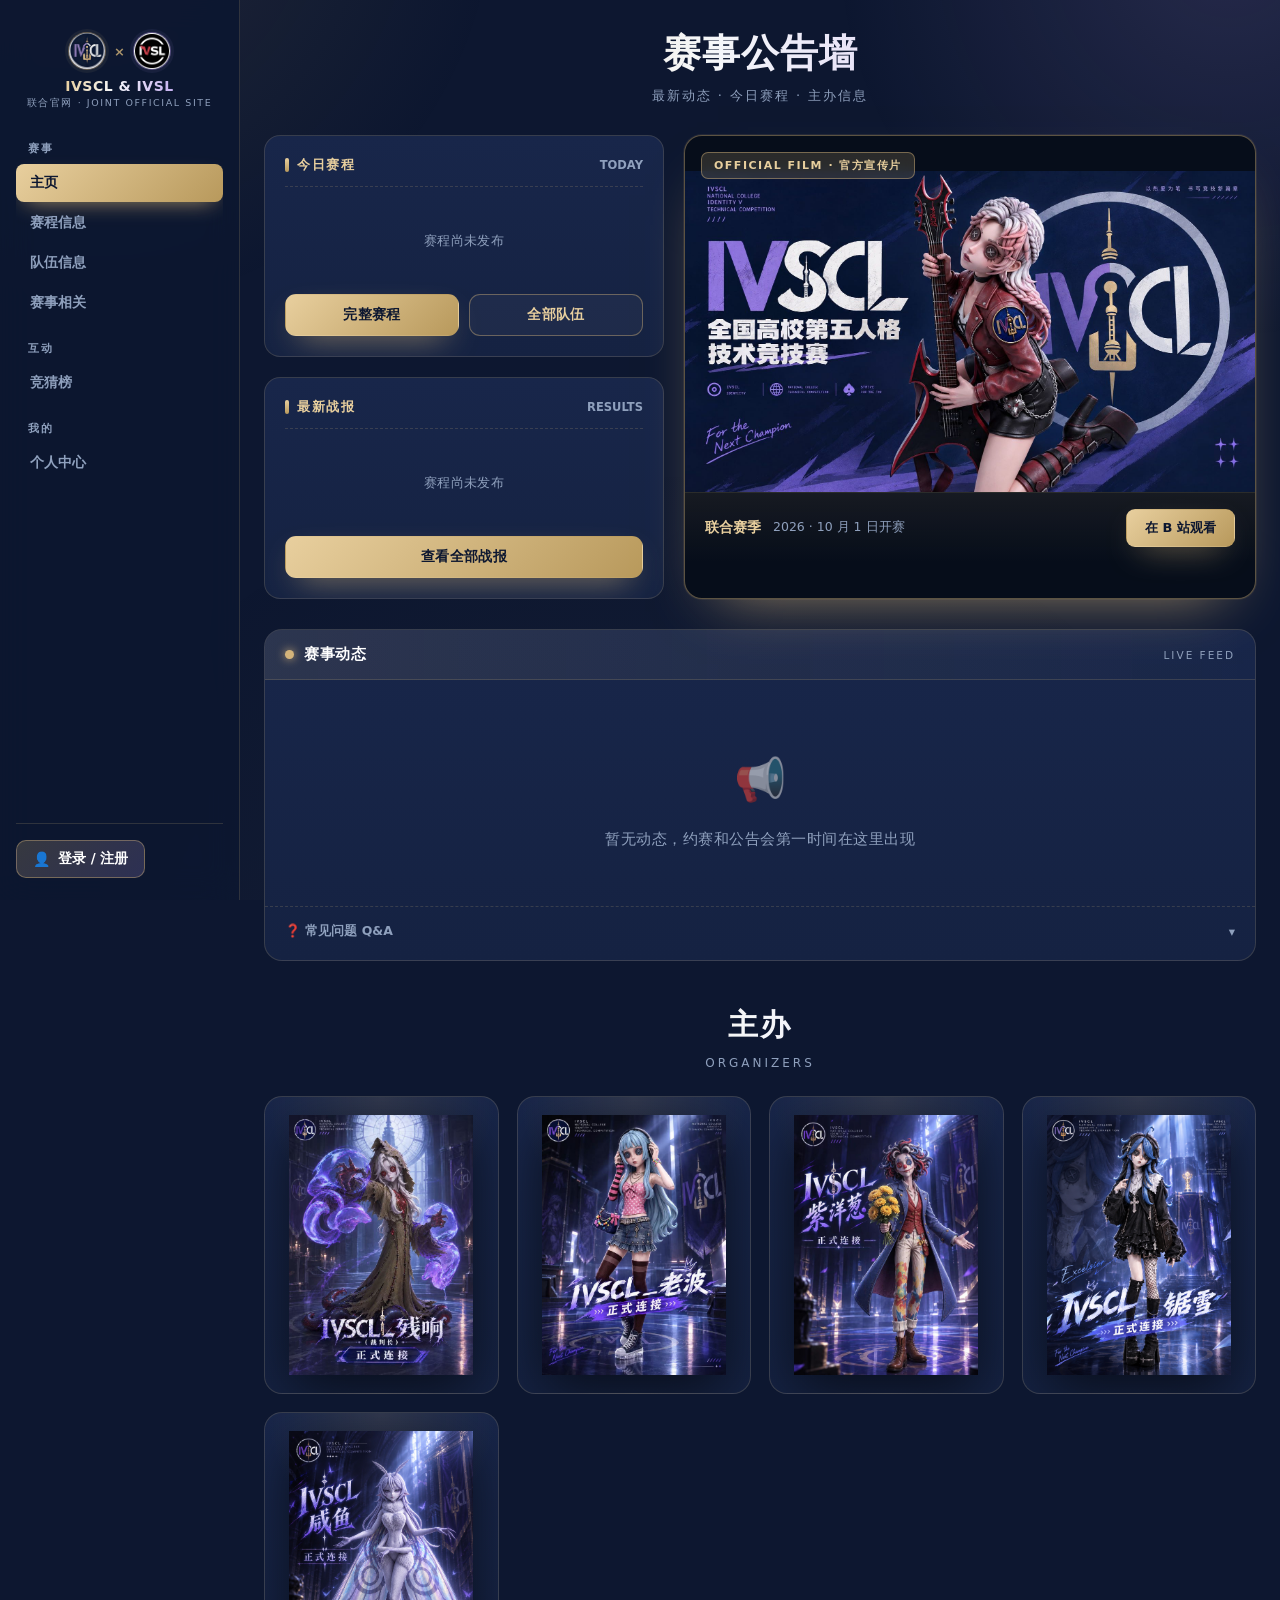
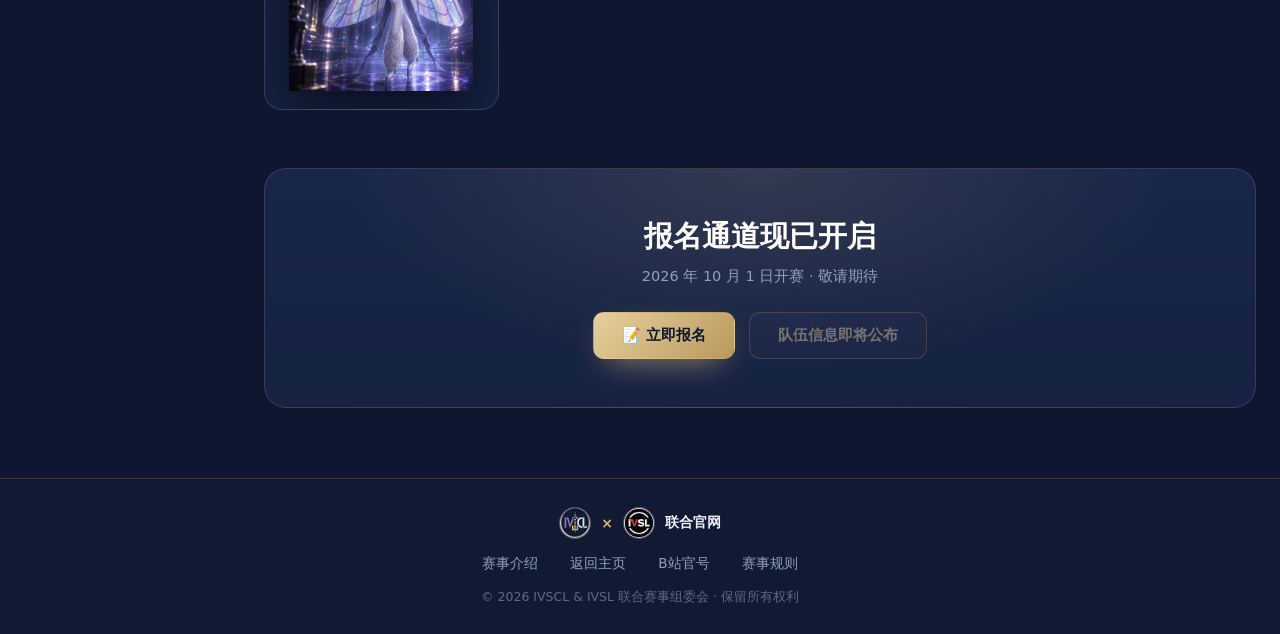
==== commit 998e1d6c: "Add files via upload" ====
--- a/index.html
+++ b/index.html
@@ -10,10 +10,9 @@
 <meta name="description" content="IVSCL & IVSL 联合赛季官方赛事网站。2026 年 10 月 1 日开赛，报名通道现已开启，欢迎各高校战队参与。">
 <meta name="keywords" content="IVSCL,IVSL,高校电竞,电子竞技,联合赛季,2026,报名">
 
-<link rel="preload" as="image" href="assets/misc/promo.jpg" fetchpriority="high">
 <link rel="icon" type="image/jpeg" href="assets/loge/loge_IVSCL.jpg">
 <link rel="apple-touch-icon" href="assets/loge/loge_IVSCL.jpg">
-<link rel="stylesheet" href="css/style.css?v=20261006-27">
+<link rel="stylesheet" href="css/style.css?v=20261006-45">
 
 <meta property="og:type" content="website">
 <meta property="og:title" content="IVSCL & IVSL 联合官网">
@@ -28,7 +27,7 @@
 <body>
 
 <header class="topbar">
-  <div class="wrap topbar__inner">
+  <div class="topbar__inner">
     <a class="brand" href="#home" data-goto="home" aria-label="返回主页">
       <span class="brand__marks">
         <img class="brand__logo" src="assets/loge/loge_IVSCL.jpg" alt="IVSCL logo" decoding="async">
@@ -41,22 +40,31 @@
       </span>
     </a>
 
-    <div class="topbar__actions">
+    <nav class="tabs" role="tablist" aria-label="主导航">
+      <div class="sidebar__group">
+        <div class="sidebar__title">赛事</div>
+        <button class="tab is-active" data-tab="home" role="tab" aria-selected="true">主页</button>
+        <button class="tab" data-tab="schedule" role="tab" aria-selected="false">赛程信息</button>
+        <button class="tab" data-tab="teams" role="tab" aria-selected="false">队伍信息</button>
+        <button class="tab" data-tab="about" role="tab" aria-selected="false">赛事相关</button>
+      </div>
+      <div class="sidebar__group">
+        <div class="sidebar__title">互动</div>
+        <button class="tab" data-tab="board" role="tab" aria-selected="false">竞猜榜</button>
+      </div>
+      <div class="sidebar__group">
+        <div class="sidebar__title">我的</div>
+        <button class="tab" data-tab="mine" role="tab" aria-selected="false">个人中心</button>
+      </div>
+    </nav>
+
+    <div class="topbar__actions sidebar__foot">
       <button class="account-btn" id="accountBtn" type="button">
         <span class="account-btn__icon" id="accountBtnIcon">👤</span>
         <span class="account-btn__text" id="accountBtnText">登录 / 注册</span>
         <span class="account-btn__role" id="accountBtnRole" hidden></span>
       </button>
     </div>
-
-    <nav class="tabs" role="tablist" aria-label="主导航">
-      <button class="tab is-active" data-tab="home" role="tab" aria-selected="true">主页</button>
-      <button class="tab" data-tab="about" role="tab" aria-selected="false">赛事相关</button>
-      <button class="tab" data-tab="teams" role="tab" aria-selected="false">队伍信息</button>
-      <button class="tab" data-tab="schedule" role="tab" aria-selected="false">赛程信息</button>
-      <button class="tab" data-tab="board" role="tab" aria-selected="false">竞猜榜</button>
-      <button class="tab" data-tab="mine" role="tab" aria-selected="false">我的</button>
-    </nav>
   </div>
 </header>
 
@@ -66,7 +74,7 @@
     <div class="wrap">
       <div class="hero-board">
         <h1 class="hero-board__title">赛事公告墙</h1>
-        <p class="hero-board__sub">最新动态 · 赛事宣传片 · 主办信息</p>
+        <p class="hero-board__sub">最新动态 · 今日赛程 · 主办信息</p>
       </div>
 
       <div class="stage">
@@ -96,8 +104,8 @@
         <div class="film">
           <span class="film__badge">OFFICIAL FILM · 官方宣传片</span>
           <div class="film__media">
-            <img src="assets/misc/promo.jpg" alt="IVSCL & IVSL 联合赛季宣传图"
-                 fetchpriority="high" decoding="async" data-zoom="宣传图">
+            <img src="assets/misc/promo.jpg" alt="IVSCL 官方宣传片"
+                 fetchpriority="high" decoding="async">
           </div>
           <div class="film__bar">
             <b>联合赛季</b>
@@ -107,30 +115,24 @@
         </div>
       </div>
 
-      <section class="bulletins reveal">
-        <div class="bulletins__grid">
-          <div class="board">
-            <div class="board__head">
-              <span class="board__dot" aria-hidden="true"></span>
-              <span class="board__title">官方公告栏</span>
-              <span class="board__count" data-count="announcements">--</span>
-            </div>
-            <ul class="board__list" data-board="announcements" aria-live="polite" aria-busy="true">
-              <li class="board__state">正在加载公告…</li>
-            </ul>
-          </div>
-          <div class="board">
-            <div class="board__head">
-              <span class="board__dot" aria-hidden="true"></span>
-              <span class="board__title">赛事 Q&amp;A</span>
-              <span class="board__count" data-count="qas">--</span>
-            </div>
-            <ul class="board__list qa-list" data-board="qas" aria-live="polite" aria-busy="true">
-              <li class="board__state">正在加载 Q&amp;A…</li>
-            </ul>
-          </div>
-        </div>
-      </section>
+      <div class="chat chat--full">
+        <div class="chat__head">
+          <span class="board__dot" aria-hidden="true"></span>
+          <span class="board__title">赛事动态</span>
+          <span class="board__sub">LIVE FEED</span>
+        </div>
+        <div class="chat__body">
+          <div class="chat__list" data-board="feed" aria-live="polite" aria-busy="true">
+            <div class="board__state">正在加载动态…</div>
+          </div>
+        </div>
+        <div class="chat__qa">
+          <button class="chat__qa-toggle" type="button" id="chatQaToggle">
+            <span>❓ 常见问题 Q&amp;A</span><span class="chat__qa-arrow" aria-hidden="true">▾</span>
+          </button>
+          <ul class="board__list qa-list chat__qa-list" data-board="qas" hidden aria-busy="true"></ul>
+        </div>
+      </div>
 
       <section class="hosts reveal">
         <div class="hosts__head">
@@ -530,6 +532,6 @@
   <span class="lightbox__hint">点击空白处或按 ESC 关闭</span>
 </div>
 
-<script type="module" src="js/main.js?v=20261006-27"></script>
+<script type="module" src="js/main.js?v=20261006-45"></script>
 </body>
 </html>
--- a/css/style.css
+++ b/css/style.css
@@ -13,7 +13,7 @@
 html{scroll-behavior:smooth;scroll-padding-top:70px;-webkit-text-size-adjust:100%}
 body{background:var(--bg);color:var(--text);font-family:system-ui,-apple-system,"PingFang SC","Microsoft YaHei",sans-serif;-webkit-font-smoothing:antialiased;min-height:100vh;min-height:100dvh;display:flex;flex-direction:column;position:relative;overflow-x:hidden}
 body::before{content:"";position:fixed;inset:0;z-index:0;pointer-events:none;background:radial-gradient(52vw 52vw at 6% -12%,rgba(212,180,122,.10),transparent 64%),radial-gradient(48vw 48vw at 96% -6%,rgba(166,139,212,.16),transparent 64%),radial-gradient(70vw 60vw at 50% 112%,rgba(212,180,122,.05),transparent 72%)}
-.wrap{width:min(1220px,94vw);margin-inline:auto;position:relative;z-index:1}
+.wrap{width:min(1220px,100%);margin-inline:auto;position:relative;z-index:1}
 ::selection{background:rgba(212,180,122,.34);color:#fff}
 ::-webkit-scrollbar{width:10px;height:10px}
 ::-webkit-scrollbar-track{background:rgba(255,255,255,.02)}
@@ -30,20 +30,20 @@
 .reveal-stagger.is-visible > *:nth-child(2){transition-delay:.15s}
 .reveal-stagger.is-visible > *:nth-child(3){transition-delay:.25s}
 
-.topbar{position:sticky;top:0;z-index:50;background:rgba(13,23,48,.88);backdrop-filter:blur(16px);-webkit-backdrop-filter:blur(16px);border-bottom:1px solid var(--line)}
-.topbar__inner{display:flex;align-items:center;gap:14px;flex-wrap:wrap;padding:11px 0}
-.brand{display:flex;align-items:center;gap:12px;text-decoration:none;color:inherit;cursor:pointer;border-radius:12px;padding:3px 6px;margin:-3px 6px -3px -6px;transition:background .2s}
+.topbar{position:fixed;left:0;top:0;bottom:0;width:240px;z-index:50;background:rgba(13,23,48,.92);backdrop-filter:blur(16px);-webkit-backdrop-filter:blur(16px);border-right:1px solid var(--line)}
+.topbar__inner{display:flex;flex-direction:column;align-items:stretch;gap:0;padding:22px 16px;height:100%}
+.brand{display:flex;flex-direction:column;align-items:center;gap:8px;text-decoration:none;color:inherit;cursor:pointer;border-radius:12px;padding:10px 8px;margin:0 0 22px;transition:background .2s;text-align:center}
 .brand:hover{background:rgba(255,255,255,.03)}
-.brand__marks{display:flex;align-items:center;gap:6px}
-.brand__logo{width:40px;height:40px;border-radius:50%;object-fit:cover;display:block;border:1.5px solid rgba(212,180,122,.45);box-shadow:0 0 0 3px rgba(212,180,122,.07);background:#0d1730;transition:.25s}
+.brand__marks{display:flex;align-items:center;gap:8px}
+.brand__logo{width:38px;height:38px;border-radius:50%;object-fit:cover;display:block;border:1.5px solid rgba(212,180,122,.45);box-shadow:0 0 0 3px rgba(212,180,122,.07);background:#0d1730;transition:.25s}
 .brand__logo--b{border-color:rgba(166,139,212,.5);box-shadow:0 0 0 3px rgba(166,139,212,.08)}
 .brand:hover .brand__logo{transform:translateY(-1px)}
-.brand__join{font-size:15px;font-weight:800;color:var(--gold);opacity:.8}
-.brand__text{display:flex;flex-direction:column;gap:3px}
-.brand__text b{font-size:15px;font-weight:900;letter-spacing:.4px;background:linear-gradient(100deg,var(--gold-lt),var(--white) 45%,var(--purple-lt));-webkit-background-clip:text;background-clip:text;color:transparent}
-.brand__text em{font-style:normal;font-size:10px;color:var(--muted);letter-spacing:1.6px}
-
-.topbar__actions{margin-left:auto;display:flex;align-items:center;gap:8px;flex-wrap:wrap}
+.brand__join{font-size:13px;font-weight:800;color:var(--gold);opacity:.8}
+.brand__text{display:flex;flex-direction:column;gap:3px;align-items:center}
+.brand__text b{font-size:14px;font-weight:900;letter-spacing:.5px;background:linear-gradient(100deg,var(--gold-lt),var(--white) 45%,var(--purple-lt));-webkit-background-clip:text;background-clip:text;color:transparent;white-space:nowrap}
+.brand__text em{font-style:normal;font-size:9.5px;color:var(--muted);letter-spacing:1.6px;white-space:nowrap}
+
+.topbar__actions{margin-top:auto;display:flex;align-items:center;gap:8px;flex-wrap:wrap;padding-top:16px;border-top:1px solid var(--line)}
 .account-btn{display:inline-flex;align-items:center;gap:8px;padding:9px 16px;border-radius:10px;font:inherit;font-size:13.5px;font-weight:800;color:#fff;cursor:pointer;background:linear-gradient(135deg,rgba(212,180,122,.22),rgba(166,139,212,.22));border:1px solid var(--line-strong);transition:.22s;white-space:nowrap;-webkit-tap-highlight-color:transparent;max-width:220px}
 .account-btn:hover{transform:translateY(-2px);box-shadow:0 12px 28px -12px rgba(212,180,122,.9);border-color:var(--gold)}
 .account-btn__icon{font-size:14px;flex:0 0 auto}
@@ -55,16 +55,18 @@
 .account-btn__role[data-role="judge"]{background:rgba(166,139,212,.18);border-color:rgba(166,139,212,.45);color:var(--purple-lt)}
 .account-btn__role[data-role="commentator"],.account-btn__role[data-role="fan"]{background:rgba(255,255,255,.06);border-color:rgba(255,255,255,.15);color:var(--muted)}
 
-.tabs{display:flex;gap:5px;background:rgba(255,255,255,.035);border:1px solid var(--line);padding:5px;border-radius:12px}
-.tab{appearance:none;border:0;background:transparent;color:var(--muted);font:inherit;font-size:14px;font-weight:700;padding:9px 22px;border-radius:8px;cursor:pointer;white-space:nowrap;transition:.22s;display:inline-flex;align-items:center;gap:6px}
-.tab:hover{color:var(--gold-lt);background:rgba(255,255,255,.03)}
+.tabs{display:flex;flex-direction:column;gap:4px;background:transparent;border:0;padding:0;flex:1;overflow-y:auto}
+.sidebar__group{display:flex;flex-direction:column;gap:2px;margin-bottom:16px}
+.sidebar__title{font-size:10.5px;font-weight:900;letter-spacing:2px;color:var(--muted);padding:0 12px 6px;text-transform:uppercase}
+.tab{appearance:none;border:0;background:transparent;color:var(--muted);font:inherit;font-size:14px;font-weight:700;padding:10px 14px;border-radius:8px;cursor:pointer;white-space:nowrap;transition:.22s;display:flex;align-items:center;gap:6px;width:100%;text-align:left}
+.tab:hover{color:var(--gold-lt);background:rgba(255,255,255,.04)}
 .tab.is-active{background:linear-gradient(135deg,var(--gold-lt),var(--gold-dk));color:#0d1730;box-shadow:0 8px 22px -10px rgba(212,180,122,.9)}
 .tab--locked{color:#5f6d8a}
 .tab--locked:hover{color:#7d8ba3}
 .tab__lock{font-size:11px;padding:1px 6px;border-radius:5px;background:rgba(255,255,255,.06);border:1px solid rgba(255,255,255,.09);color:#7d8ba3;font-weight:800;letter-spacing:.5px}
 .tab.is-active .tab__lock{background:rgba(13,23,48,.25);border-color:rgba(13,23,48,.3);color:#0d1730}
 
-main{flex:1;position:relative;z-index:1}
+main{flex:1;position:relative;z-index:1;margin-left:240px;padding:0 24px}
 .panel{display:none}
 .panel.is-active{display:block}
 .panel.is-active.anim-in{animation:fade .35s ease both}
@@ -89,11 +91,13 @@
 .btn--block{width:100%;justify-content:center;padding:11px 12px;font-size:14px}
 .btn:disabled{opacity:.45;cursor:not-allowed;transform:none!important;box-shadow:none!important;pointer-events:auto}
 
-.hero-board{text-align:center;padding:44px 0 14px}
+.hero-board{text-align:center;padding:28px 0 10px}
 .hero-board__title{font-size:clamp(26px,4.2vw,38px);font-weight:900;letter-spacing:1px;background:linear-gradient(100deg,var(--gold-lt),var(--white) 45%,var(--purple-lt));-webkit-background-clip:text;background-clip:text;color:transparent}
-.hero-board__sub{margin-top:10px;font-size:13px;color:var(--muted);letter-spacing:2px}
-
-.stage{display:grid;grid-template-columns:360px minmax(0,1fr);gap:20px;padding:26px 0 10px;align-items:start}
+.hero-board__sub{margin-top:8px;font-size:13px;color:var(--muted);letter-spacing:2px}
+
+.stage{display:grid;grid-template-columns:400px minmax(0,1fr);gap:20px;padding:20px 0 10px;align-items:start}
+.chat--full{margin-top:20px;align-self:auto}
+.chat--full .chat__body{flex:0 0 auto;max-height:440px;min-height:120px}
 .stage__left{display:flex;flex-direction:column;align-self:start}
 .pane{background:linear-gradient(180deg,var(--panel-2),var(--panel));border:1px solid var(--line);border-radius:16px;padding:20px;position:relative;overflow:hidden;display:flex;flex-direction:column}
 .pane + .pane{margin-top:20px}
@@ -273,6 +277,65 @@
 
 .bulletins{padding:44px 0 10px}
 .bulletins__grid{display:grid;grid-template-columns:1fr 1fr;gap:20px}
+
+/* —— 主页论坛板块总览 —— */
+.forum-grid{display:grid;grid-template-columns:repeat(3,1fr);gap:14px;padding:8px 0 22px}
+.forum-card{display:flex;align-items:center;gap:14px;padding:16px 18px;border-radius:14px;border:1px solid var(--line);background:linear-gradient(160deg,rgba(255,255,255,.04),rgba(255,255,255,.01));text-decoration:none;color:inherit;transition:.22s;position:relative}
+.forum-card:hover{border-color:var(--gold-lt);background:linear-gradient(160deg,rgba(212,180,122,.1),rgba(255,255,255,.02));transform:translateY(-2px)}
+.forum-card__icon{flex:0 0 44px;width:44px;height:44px;display:flex;align-items:center;justify-content:center;font-size:22px;border-radius:12px;background:rgba(212,180,122,.1);border:1px solid rgba(212,180,122,.25)}
+.forum-card__body{flex:1;min-width:0}
+.forum-card__body b{display:block;font-size:15px;font-weight:800;color:#fff;letter-spacing:.3px}
+.forum-card__body p{margin:3px 0 0;font-size:12px;color:var(--muted);white-space:nowrap;overflow:hidden;text-overflow:ellipsis}
+.forum-card__arrow{flex:0 0 auto;font-size:22px;color:var(--muted);transition:.22s}
+.forum-card:hover .forum-card__arrow{color:var(--gold-lt);transform:translateX(3px)}
+@media (max-width:980px){.forum-grid{grid-template-columns:1fr 1fr}}
+@media (max-width:640px){.forum-grid{grid-template-columns:1fr}}
+
+/* —— 主页聊天气泡流 —— */
+.chat{border-radius:18px;border:1px solid var(--line);background:linear-gradient(180deg,var(--panel-2),var(--panel));overflow:hidden;display:flex;flex-direction:column;align-self:stretch;min-height:320px}
+.chat__head{display:flex;align-items:center;gap:10px;padding:15px 20px;border-bottom:1px solid var(--line);background:linear-gradient(90deg,rgba(212,180,122,.11),transparent);flex:0 0 auto}
+.chat__head .board__sub{margin-left:auto;font-size:10.5px;letter-spacing:2px;color:var(--muted)}
+.chat__body{flex:1 1 auto;min-height:0;overflow-y:auto;padding:18px 18px 8px;scrollbar-width:thin;scrollbar-color:rgba(212,180,122,.38) transparent;display:flex;flex-direction:column}
+.chat__body::-webkit-scrollbar{width:5px}
+.chat__body::-webkit-scrollbar-thumb{background:rgba(212,180,122,.38);border-radius:4px}
+.chat__list{display:flex;flex-direction:column;gap:14px;flex:1;min-height:0}
+.chat__list .board__state{margin:0;flex:1;min-height:200px;display:flex;flex-direction:column;align-items:center;justify-content:center;gap:12px;font-size:15px;line-height:1.7}
+.chat__list .board__state::before{content:"📢";font-size:42px;opacity:.55;display:block}
+
+/* —— 论坛帖子流（赛事动态） —— */
+.feed-post{border:1px solid var(--line);border-radius:12px;padding:14px 16px;background:linear-gradient(160deg,rgba(255,255,255,.04),rgba(255,255,255,.01));transition:.2s}
+.feed-post:hover{border-color:rgba(212,180,122,.45)}
+.feed-post__head{display:flex;align-items:center;gap:8px;margin-bottom:8px}
+.feed-post__tag{font-size:11px;font-weight:900;letter-spacing:.5px;padding:3px 9px;border-radius:6px;background:rgba(212,180,122,.15);border:1px solid rgba(212,180,122,.35);color:var(--gold-lt)}
+.feed-post--appt .feed-post__tag{background:rgba(120,200,255,.12);border-color:rgba(120,200,255,.35);color:#9cd4ff}
+.feed-post--result .feed-post__tag{background:rgba(212,180,122,.16);border-color:rgba(212,180,122,.45);color:var(--gold-lt)}
+.feed-post--official .feed-post__tag{background:rgba(166,139,212,.14);border-color:rgba(166,139,212,.4);color:var(--purple-lt)}
+.feed-post__time{margin-left:auto;font-size:11px;color:var(--muted)}
+.feed-post__pin{font-size:12px}
+.feed-post__title{font-size:14px;font-weight:800;color:#fff;line-height:1.5;margin:0}
+.feed-post__body{font-size:12.5px;color:var(--muted);line-height:1.6;margin:6px 0 0}
+
+.chat__msg{display:flex}
+.chat__msg--left{justify-content:flex-start}
+.chat__msg--right{justify-content:flex-end}
+.chat__bubble{max-width:78%;padding:11px 14px;border-radius:14px;line-height:1.65;font-size:13.5px;box-shadow:0 2px 10px rgba(0,0,0,.22)}
+.chat__msg--left .chat__bubble{background:rgba(255,255,255,.06);border:1px solid var(--line);border-bottom-left-radius:4px;color:#dbe4f2}
+.chat__msg--right .chat__bubble{background:linear-gradient(135deg,rgba(212,180,122,.28),rgba(212,180,122,.12));border:1px solid rgba(212,180,122,.45);border-bottom-right-radius:4px;color:#fdf1d4}
+.chat__who{font-size:11px;font-weight:800;letter-spacing:.4px;opacity:.85;margin-bottom:5px}
+.chat__msg--right .chat__who{color:#ffe9b8}
+.chat__msg--left .chat__who{color:#9fb0cc}
+.chat__pin{font-size:11px}
+.chat__text{margin:0;white-space:pre-wrap;word-break:break-word}
+.chat__time{margin-top:6px;font-size:11px;opacity:.65;text-align:right}
+.chat__msg--left .chat__time{text-align:left}
+.chat__qa{border-top:1px dashed var(--line);padding:6px 14px 10px}
+.chat__qa-toggle{width:100%;appearance:none;border:0;background:transparent;color:var(--muted);font:inherit;font-size:12.5px;font-weight:700;display:flex;align-items:center;justify-content:space-between;padding:10px 6px;cursor:pointer;border-radius:8px}
+.chat__qa-toggle:hover{color:var(--gold-lt);background:rgba(212,180,122,.06)}
+.chat__qa-arrow{transition:transform .25s}
+.chat__qa-toggle.is-open .chat__qa-arrow{transform:rotate(180deg)}
+.chat__qa-list{margin-top:4px;max-height:300px}
+.chat__qa-list[hidden]{display:none}
+@media (max-width:640px){.chat__bubble{max-width:88%}}
 .board{border-radius:16px;border:1px solid var(--line);background:linear-gradient(180deg,var(--panel-2),var(--panel));overflow:hidden;display:flex;flex-direction:column;transition:.25s}
 .board:hover{border-color:var(--line-strong)}
 .board__head{display:flex;align-items:center;gap:10px;padding:15px 20px;border-bottom:1px solid var(--line);background:linear-gradient(90deg,rgba(212,180,122,.11),transparent)}
@@ -1473,63 +1536,90 @@
 .tool-list{list-style:none;display:flex;flex-direction:column;gap:8px;max-height:260px;overflow-y:auto;padding:2px}
 .tool-list__item{display:flex;align-items:flex-start;gap:12px;padding:12px 14px;border-radius:11px;background:rgba(255,255,255,.025);border:1px solid var(--line-soft);transition:.2s}
 /* —— 赛事竞猜 —— */
-.guess-list{display:flex;flex-direction:column;gap:10px}
-.guess-row{background:rgba(255,255,255,.025);border:1px solid var(--line-soft);border-radius:11px;padding:12px 14px;transition:.2s}
-.guess-row:hover{border-color:var(--line-strong)}
+.guess-list{display:flex;flex-direction:column;gap:12px}
+.guess-row{position:relative;background:linear-gradient(145deg,rgba(255,255,255,.045),rgba(255,255,255,.015));border:1px solid var(--line-soft);border-radius:14px;padding:14px 16px;transition:.25s}
+.guess-row:hover{border-color:var(--line-strong);transform:translateY(-2px);box-shadow:0 8px 24px rgba(0,0,0,.28)}
 .guess-row__vs{display:flex;align-items:center;gap:10px;font-size:15px}
 .guess-row__vs b{font-weight:700}
-.guess-row__vs em{font-style:normal;color:var(--muted);font-size:12px}
-.guess-row__score{color:var(--muted);font-size:13px;margin-left:auto}
-.guess-row__pick{display:flex;align-items:center;gap:14px;margin-top:10px;flex-wrap:wrap}
-.guess-row__pick label{display:inline-flex;align-items:center;gap:6px;font-size:14px;cursor:pointer;color:var(--fg-2)}
-.guess-status{font-size:12.5px;font-weight:700;padding:3px 10px;border-radius:999px;margin-left:auto}
+.guess-row__vs em{font-style:normal;color:var(--muted);font-size:11px;letter-spacing:1px}
+.guess-row__score{color:var(--gold-lt);font-size:14px;font-weight:800;margin-left:auto}
+.guess-row__pick{display:flex;align-items:center;gap:12px;margin-top:12px;flex-wrap:wrap}
+.guess-row__done{margin-left:auto}
+.guess-row__locked{font-size:12.5px;color:#6b7a99}
+.guess-reminder{margin:2px 0 12px;padding:11px 15px;border-radius:12px;background:linear-gradient(135deg,rgba(232,200,119,.2),rgba(232,200,119,.06));border:1px solid rgba(232,200,119,.4);color:#ffe9b8;font-size:13px;line-height:1.6;animation:guessReminderIn .35s ease}
+.guess-reminder b{color:#fff;font-size:15px;padding:0 2px}
+@keyframes guessReminderIn{from{opacity:0;transform:translateY(-6px)}to{opacity:1;transform:none}}
+.tab{position:relative}
+.tab__dot{position:absolute;top:6px;right:10px;width:9px;height:9px;border-radius:50%;background:#f87171;box-shadow:0 0 0 2px #10162e;animation:tabDotPulse 1.6s ease infinite}
+@keyframes tabDotPulse{0%,100%{transform:scale(1);opacity:1}50%{transform:scale(1.25);opacity:.7}}
+.guess-pick{display:flex;align-items:stretch;gap:10px;flex:1;min-width:240px}
+.guess-pick__team{flex:1;padding:11px 14px;border-radius:11px;background:rgba(255,255,255,.04);border:1px solid var(--line-strong);color:#c6d0e4;font:inherit;font-size:14px;font-weight:700;cursor:pointer;transition:.2s;text-align:center}
+.guess-pick__team:hover{background:rgba(232,200,119,.08);border-color:var(--gold-lt);color:#fff}
+.guess-pick__team.is-selected{background:linear-gradient(135deg,rgba(232,200,119,.22),rgba(232,200,119,.07));border-color:var(--gold-lt);color:#ffe9b8;box-shadow:0 0 0 1px rgba(232,200,119,.3),0 4px 14px rgba(232,200,119,.15)}
+.guess-pick__vs{display:flex;align-items:center;color:var(--muted);font-size:11px;font-weight:900;font-style:normal;letter-spacing:1px}
+.guess-pick__save{flex:0 0 auto}
+.guess-status{font-size:12px;font-weight:700;padding:3px 11px;border-radius:999px;margin-left:auto;white-space:nowrap}
 .guess-status.is-correct{background:rgba(22,163,74,.14);color:#4ade80}
 .guess-status.is-wrong{background:rgba(220,38,38,.14);color:#f87171}
-.guess-status.is-open{background:rgba(99,102,241,.14);color:#a5b4fc}
+.guess-status.is-open{background:rgba(99,102,241,.16);color:#a5b4fc}
 .guess-status.is-locked{background:rgba(255,255,255,.06);color:#6b7a99}
-.guess-status.is-closed{background:rgba(251,146,60,.14);color:#fbbf24}
-.guess-status.is-pending{background:rgba(255,255,255,.06);color:#8a9ab8}
-/* —— 我的竞猜 —— */
-.guess-stats{display:grid;grid-template-columns:repeat(4,1fr);gap:10px;margin-bottom:14px}
-.guess-stats__item{background:rgba(255,255,255,.04);border:1px solid var(--line);border-radius:12px;padding:12px 8px;text-align:center}
-.guess-stats__item b{display:block;font-size:22px;font-weight:900;color:var(--gold-lt)}
-.guess-stats__item span{font-size:11px;color:var(--muted);letter-spacing:.5px}
-.guess-stats__item.is-hit b{color:#4ade80}
-.my-guess{list-style:none;margin:0;padding:0;display:flex;flex-direction:column;gap:8px}
-.my-guess__row{display:flex;align-items:center;gap:10px;padding:10px 14px;border:1px solid var(--line);border-radius:10px;background:rgba(255,255,255,.03);font-size:12.5px;flex-wrap:wrap}
-.my-guess__match{flex:0 0 auto;font-weight:900;color:var(--gold-lt);font-size:11px;letter-spacing:.6px}
-.my-guess__vs{flex:0 0 auto;font-weight:800;color:#fff}
-.my-guess__vs em{font-style:normal;color:var(--muted);margin:0 6px;font-size:10px}
-.my-guess__pick{flex:1;min-width:120px;color:#aab8d2}
-.my-guess__pick b{color:#fff;font-weight:800}
-.my-guess__status{flex:0 0 auto}
+.guess-status.is-closed{background:rgba(251,146,60,.14);color:#fbbf24}
+.guess-status.is-pending{background:rgba(255,255,255,.06);color:#8a9ab8}
+/* —— 我的竞猜 —— */
+.guess-stats{display:grid;grid-template-columns:repeat(4,1fr);gap:12px;margin-bottom:16px}
+.guess-stats__item{background:linear-gradient(160deg,rgba(255,255,255,.06),rgba(255,255,255,.02));border:1px solid var(--line);border-radius:14px;padding:14px 8px;text-align:center;transition:.2s}
+.guess-stats__item:hover{transform:translateY(-2px);border-color:var(--line-strong)}
+.guess-stats__item b{display:block;font-size:24px;font-weight:900;color:var(--gold-lt);line-height:1.2}
+.guess-stats__item span{font-size:11px;color:var(--muted);letter-spacing:.5px}
+.guess-stats__item.is-hit b{color:#4ade80}
+.my-guess{list-style:none;margin:0;padding:0;display:flex;flex-direction:column;gap:8px}
+.my-guess__row{display:flex;align-items:center;gap:10px;padding:10px 14px;border:1px solid var(--line);border-radius:10px;background:rgba(255,255,255,.03);font-size:12.5px;flex-wrap:wrap}
+.my-guess__match{flex:0 0 auto;font-weight:900;color:var(--gold-lt);font-size:11px;letter-spacing:.6px}
+.my-guess__vs{flex:0 0 auto;font-weight:800;color:#fff}
+.my-guess__vs em{font-style:normal;color:var(--muted);margin:0 6px;font-size:10px}
+.my-guess__pick{flex:1;min-width:120px;color:#aab8d2}
+.my-guess__pick b{color:#fff;font-weight:800}
+.my-guess__status{flex:0 0 auto}
 .my-guess__status .guess-status{margin-left:0}
 .guess-row__locked{font-size:12.5px;color:#6b7a99}
 /* —— 冠军竞猜 —— */
-.champ-form{display:flex;align-items:center;gap:10px;flex-wrap:wrap}
-.champ-form select{flex:1;min-width:180px;padding:9px 12px;border-radius:9px;background:rgba(255,255,255,.05);border:1px solid var(--line-strong);color:#e6edf7;font:inherit}
-.champ-result{display:flex;flex-direction:column;gap:6px;padding:12px 14px;border-radius:11px;background:rgba(255,255,255,.025);border:1px solid var(--line-soft)}
-.champ-result__line{font-size:14px;color:#e6edf7}
-.champ-result__line b{color:#e8c877}
-.champ-result__mine{font-size:13px;padding:4px 10px;border-radius:999px;width:fit-content}
-.champ-result__mine.is-correct{background:rgba(74,222,128,.12);color:#4ade80}
+.champ-form{display:flex;align-items:center;gap:12px;flex-wrap:wrap}
+.champ-form select{flex:1;min-width:200px;padding:11px 14px;border-radius:11px;background:rgba(255,255,255,.05);border:1px solid var(--line-strong);color:#e6edf7;font:inherit;font-size:14px;cursor:pointer;transition:.2s}
+.champ-form select:hover{border-color:var(--gold-lt)}
+.champ-form select:focus{outline:none;border-color:var(--gold-lt);box-shadow:0 0 0 2px rgba(232,200,119,.18)}
+.champ-result{display:flex;flex-direction:column;gap:8px;padding:14px 16px;border-radius:13px;background:linear-gradient(135deg,rgba(232,200,119,.1),rgba(255,255,255,.02));border:1px solid rgba(232,200,119,.25)}
+.champ-result__line{font-size:15px;color:#e6edf7}
+.champ-result__line b{color:var(--gold-lt)}
+.champ-result__mine{font-size:13px;font-weight:700;padding:5px 12px;border-radius:999px;width:fit-content}
+.champ-result__mine.is-correct{background:rgba(74,222,128,.14);color:#4ade80}
 .champ-result__mine.is-wrong{background:rgba(248,113,113,.12);color:#f87171}
 /* —— 公开竞猜榜 —— */
-.gb{display:flex;flex-direction:column;gap:20px}
-.gb__head{display:flex;align-items:baseline;gap:10px}
-.gb__title{font-size:16px;font-weight:900;letter-spacing:1px;color:#e8c877;margin:0}
-.gb__count{font-size:12px;color:#aab8d2}
-.gb-block{display:flex;flex-direction:column;gap:10px}
+.gb{display:flex;flex-direction:column;gap:22px}
+.gb-hero{display:flex;align-items:center;gap:16px;padding:22px 24px;border-radius:18px;background:linear-gradient(135deg,rgba(232,200,119,.15),rgba(99,102,241,.1) 55%,rgba(255,255,255,.03));border:1px solid rgba(232,200,119,.25)}
+.gb-hero__icon{font-size:34px;line-height:1;filter:drop-shadow(0 4px 10px rgba(232,200,119,.4))}
+.gb-hero__text h3{margin:0;font-size:20px;font-weight:900;color:#ffe9b8;letter-spacing:1px}
+.gb-hero__text p{margin:4px 0 0;font-size:13px;color:#aab8d2}
+.gb-block{display:flex;flex-direction:column;gap:12px;background:rgba(255,255,255,.02);border:1px solid var(--line-soft);border-radius:16px;padding:18px}
 .gb-block__head{display:flex;align-items:baseline;justify-content:space-between;gap:10px}
-.gb-block__head h4{font-size:14px;font-weight:900;letter-spacing:1px;color:#e6edf7;margin:0}
+.gb-block__head h4{font-size:15px;font-weight:900;letter-spacing:1px;color:#e6edf7;margin:0}
 .gb-block__note{font-size:12px;color:#8a9ab8}
 .gb-list{list-style:none;margin:0;padding:0;display:flex;flex-direction:column;gap:8px}
-.gb-row{display:flex;align-items:center;gap:12px;padding:11px 14px;border-radius:11px;background:rgba(255,255,255,.025);border:1px solid var(--line-soft)}
-.gb-row__rank{min-width:36px;color:#e8c877;font-size:13px}
-.gb-row__name{flex:1;font-size:14px;color:#e6edf7}
-.gb-row__pick{font-size:13px;color:#c6d0e4}
-.gb-row__score{font-style:normal;font-size:12px;color:#4ade80}
-.gb-empty{color:#8a9ab8;font-size:13px;padding:14px;text-align:center}
+.gb-row{display:flex;align-items:center;gap:14px;padding:12px 16px;border-radius:12px;background:rgba(255,255,255,.03);border:1px solid var(--line-soft);transition:.2s}
+.gb-row:hover{background:rgba(255,255,255,.055);transform:translateX(3px)}
+.gb-row.is-top1{background:linear-gradient(90deg,rgba(232,200,119,.17),rgba(232,200,119,.03));border-color:rgba(232,200,119,.42)}
+.gb-row.is-top2{background:linear-gradient(90deg,rgba(192,200,214,.15),rgba(192,200,214,.02));border-color:rgba(192,200,214,.38)}
+.gb-row.is-top3{background:linear-gradient(90deg,rgba(205,127,50,.15),rgba(205,127,50,.02));border-color:rgba(205,127,50,.38)}
+.gb-row__rank{min-width:44px;display:flex;align-items:center;justify-content:center;font-style:normal}
+.gb-medal{font-size:21px;line-height:1}
+.gb-rank-num{color:var(--gold-lt);font-size:13px;font-weight:800}
+.gb-row__name{flex:0 0 auto;min-width:92px;font-size:14px;font-weight:700;color:#e6edf7}
+.gb-row__bar{flex:1;height:7px;border-radius:999px;background:rgba(255,255,255,.07);overflow:hidden;min-width:48px}
+.gb-row__bar i{display:block;height:100%;border-radius:999px;background:linear-gradient(90deg,var(--gold-lt),#f0d896)}
+.gb-row__pick{flex:1;font-size:13px;color:#c6d0e4}
+.gb-row__score{font-style:normal;font-size:14px;font-weight:800;color:#4ade80;min-width:46px;text-align:right}
+.gb-row__score small{color:var(--muted);font-weight:600;font-size:11px}
+.gb-row__score--flag{font-size:12px;font-weight:700}
+.gb-empty{color:#8a9ab8;font-size:13px;padding:24px;text-align:center}
 /* —— 赛程胜方高亮 —— */
 .schedule-card__score b{font-weight:800;color:#e6edf7}
 .schedule-card__score b.is-win{color:#4ade80}
@@ -1593,9 +1683,22 @@
   .result-card{padding:12px 10px;gap:10px}
   .result-card__score{font-size:18px}
   .result-card__line{font-size:12px}
-  .guess-row{padding:10px 12px}
+  .guess-row{padding:12px}
   .guess-row__vs{flex-wrap:wrap;row-gap:4px}
-  .guess-row__pick{gap:10px}
+  .guess-row__pick{gap:10px;flex-direction:column;align-items:stretch}
+  .guess-pick{min-width:0}
+  .guess-pick__team{padding:10px 8px;font-size:13px}
+  .guess-pick__save{width:100%}
+  .guess-stats{gap:8px}
+  .guess-stats__item{padding:10px 4px}
+  .guess-stats__item b{font-size:20px}
+  .gb-hero{padding:18px 16px;gap:12px}
+  .gb-hero__icon{font-size:28px}
+  .gb-hero__text h3{font-size:17px}
+  .gb-block{padding:14px}
+  .gb-row{flex-wrap:wrap;gap:10px;padding:11px 12px}
+  .gb-row__name{min-width:0;flex:1}
+  .gb-row__bar{order:5;flex-basis:100%}
   .schedule-card__winbadge{font-size:10px;padding:0 6px}
 }
 .tool-list__item:hover{border-color:var(--line-strong);background:rgba(212,180,122,.05)}
@@ -1749,7 +1852,16 @@
   .brand__text{display:none}
 }
 @media (max-width:980px){
-  .stage{grid-template-columns:1fr}
+  .topbar{position:static;width:100%;height:auto;border-right:none;border-bottom:1px solid var(--line)}
+  .topbar__inner{flex-direction:row;align-items:center;flex-wrap:wrap;height:auto;padding:10px 16px;gap:10px}
+  .brand{margin:0;flex:0 0 auto}
+  .tabs{flex-direction:row;overflow-x:auto;flex:1 1 auto;background:rgba(255,255,255,.035);border:1px solid var(--line);padding:5px;border-radius:12px}
+  .sidebar__group{flex-direction:row;align-items:center;gap:2px;margin-bottom:0}
+  .sidebar__title{display:none}
+  .tab{width:auto;padding:9px 16px}
+  .topbar__actions{margin-top:0;padding-top:0;border-top:none;flex:0 0 auto}
+  main{margin-left:0}
+  .stage{grid-template-columns:1fr;height:auto;min-height:0}
   .bulletins__grid{grid-template-columns:1fr}
   .about-facts{grid-template-columns:1fr}
   .thanks-grid{grid-template-columns:1fr}
@@ -1857,12 +1969,15 @@
   margin-top: 0 !important;
 }
 
-/* 列表区域撑开中间空白 */
+/* 列表区域自然高度，不强制撑开 */
 .stage__left .pane .home-schedule,
 .stage__left .pane .home-results {
-  flex: 1 1 auto;
+  flex: 0 1 auto;
   margin-bottom: 0;
-  max-height: none;       /* 取消原来的高度上限，让列表跟随 pane 撑开 */
+  max-height: none;
+  overflow-y: auto;
+  scrollbar-width: thin;
+  scrollbar-color: rgba(212,180,122,.38) transparent;
 }
 
 /* 按钮组紧贴 pane 底部 */
@@ -1940,8 +2055,8 @@
   color: #e2e9f5;
   letter-spacing: .3px;
 }
-.my-matches-summary b { color: var(--gold-lt); font-weight: 900; font-size: 15px; margin: 0 2px; }
-.my-matches-search{width:100%;padding:10px 14px;border-radius:10px;background:rgba(255,255,255,.05);border:1px solid var(--line-strong);color:#e6edf7;font:inherit;font-size:13px;margin:2px 0 16px}
+.my-matches-summary b { color: var(--gold-lt); font-weight: 900; font-size: 15px; margin: 0 2px; }
+.my-matches-search{width:100%;padding:10px 14px;border-radius:10px;background:rgba(255,255,255,.05);border:1px solid var(--line-strong);color:#e6edf7;font:inherit;font-size:13px;margin:2px 0 16px}
 .my-matches-search:focus{outline:none;border-color:var(--gold);box-shadow:0 0 0 3px rgba(212,180,122,.14)}
 .my-matches-list { display: grid; grid-template-columns: repeat(auto-fit, minmax(340px, 1fr)); gap: 16px; align-items: start; }
 
@@ -1988,10 +2103,10 @@
 }
 .my-match-card__status { font-weight: 800; color: var(--muted); letter-spacing: .3px; }
 .my-match-card__status.is-scheduled { color: var(--cyan-lt); }
-.my-match-card__status.is-finished { color: var(--purple-lt); }
-.my-match-card__toggle{margin-left:auto;flex:0 0 auto;width:28px;height:28px;border-radius:8px;background:rgba(255,255,255,.05);border:1px solid var(--line);color:var(--gold-lt);font-size:13px;line-height:1;cursor:pointer;transition:.2s}
-.my-match-card__toggle:hover{border-color:var(--gold)}
-.my-match-card.is-collapsed .my-match-lineup,
+.my-match-card__status.is-finished { color: var(--purple-lt); }
+.my-match-card__toggle{margin-left:auto;flex:0 0 auto;width:28px;height:28px;border-radius:8px;background:rgba(255,255,255,.05);border:1px solid var(--line);color:var(--gold-lt);font-size:13px;line-height:1;cursor:pointer;transition:.2s}
+.my-match-card__toggle:hover{border-color:var(--gold)}
+.my-match-card.is-collapsed .my-match-lineup,
 .my-match-card.is-collapsed .lineup-view-grid{display:none}
 
 .my-match-card__vs {
@@ -2057,65 +2172,65 @@
 .lineup-view__row { display: flex; align-items: baseline; gap: 10px; padding: 5px 0; font-size: 12.5px; }
 .lineup-view__row span { flex: 0 0 60px; color: var(--muted); font-weight: 800; letter-spacing: .5px; }
 .lineup-view__row b { flex: 1; color: #fff; font-weight: 800; line-height: 1.6; word-break: break-word; }
-.lineup-view__pending { display: inline-block; font-size: 12.5px; font-weight: 800; color: #ffb3c0; letter-spacing: .3px; }
-.lineup-view__meta{font-size:11px;font-weight:800;letter-spacing:.4px;margin-bottom:8px}
-.lineup-view__meta.is-done{color:var(--cyan-lt)}
-.lineup-view__meta.is-pending{color:#ffb3c0}
-.lineup-view__row b.is-empty{color:var(--muted);font-weight:700}
-/* —— 我的 · 个人中心 —— */
-.mine-grid{display:grid;grid-template-columns:repeat(auto-fit,minmax(280px,1fr));gap:16px}
-.mine-card{background:rgba(255,255,255,.025);border:1px solid var(--line-soft);border-radius:14px;padding:20px;display:flex;flex-direction:column;gap:14px}
-.mine-card__head{display:flex;align-items:center;gap:10px}
-.mine-card__head h3{font-size:15px;font-weight:900;letter-spacing:.6px;color:#fff}
-.mine-card__head em{font-style:normal;font-size:10px;font-weight:900;letter-spacing:1.4px;margin-left:auto;color:var(--gold-lt)}
-.mine-card__actions{display:flex;gap:10px;flex-wrap:wrap;margin-top:auto}
-.mine-me{display:flex;align-items:center;gap:14px}
-.mine-avatar{width:64px;height:64px;border-radius:50%;overflow:hidden;flex:0 0 auto;background:rgba(212,180,122,.16);border:1px solid rgba(212,180,122,.45);display:flex;align-items:center;justify-content:center;font-size:26px;font-weight:900;color:var(--gold-lt)}
-.mine-avatar img{width:100%;height:100%;object-fit:cover;display:block}
-.mine-me__name{font-size:18px;font-weight:900;color:#fff}
-.mine-me__phone{font-size:13px;color:var(--muted);margin:4px 0 8px}
-.mine-me__role{display:inline-block;font-size:11px;font-weight:900;letter-spacing:.8px;padding:3px 10px;border-radius:999px;background:rgba(212,180,122,.2);border:1px solid rgba(212,180,122,.5);color:var(--gold-lt)}
-.mine-team{display:flex;align-items:center;gap:14px}
-.mine-team__logo{width:54px;height:54px;border-radius:12px;overflow:hidden;flex:0 0 auto;background:rgba(255,255,255,.05);border:1px solid var(--line);display:flex;align-items:center;justify-content:center;font-size:24px}
-.mine-team__logo img{width:100%;height:100%;object-fit:cover;display:block}
-.mine-team__name{font-size:16px;font-weight:900;color:#fff}
-.mine-team__meta{font-size:12.5px;color:var(--muted);margin-top:4px}
-.mine-team__meta b{color:var(--gold-lt);font-weight:900}
-.mine-matches__title{font-size:15px;font-weight:800;color:#fff}
-.mine-matches__meta{font-size:12.5px;color:var(--muted);margin-top:6px}
-.mine-matches__meta b{color:var(--gold-lt);font-weight:900}
-.mine-inline-empty{font-size:13px;color:var(--muted);padding:14px 0}
-.mine-empty{text-align:center;padding:70px 20px;color:var(--muted)}
-.mine-empty__icon{font-size:44px;margin-bottom:16px}
-.mine-empty__title{font-size:18px;font-weight:900;color:#fff;margin-bottom:8px}
-.mine-empty__desc{font-size:13px;line-height:1.8;max-width:420px;margin:0 auto 20px}
-/* —— 赛程管理区 / 竞猜中心 / 公告管理 —— */
-.schedule-admin{margin-top:24px}
-.schedule-admin__head{display:flex;align-items:center;gap:10px;margin-bottom:12px}
-.schedule-admin__head h3{font-size:16px;font-weight:900;color:#fff}
-.schedule-admin__head em{font-style:normal;font-size:10px;font-weight:900;letter-spacing:1.4px;margin-left:auto;color:var(--gold-lt)}
-.schedule-admin__grid{display:grid;grid-template-columns:repeat(auto-fit,minmax(220px,1fr));gap:12px;margin-bottom:16px}
-.schedule-admin__box{margin-top:16px}
-.guess-center{margin-bottom:24px}
-.guess-center__head{display:flex;align-items:center;gap:10px;margin-bottom:12px}
-.guess-center__head h3{font-size:16px;font-weight:900;color:#fff}
-.guess-center__head em{font-style:normal;font-size:10px;font-weight:900;letter-spacing:1.4px;margin-left:auto;color:var(--gold-lt)}
-.board__admin-btn{margin-left:auto;font-size:11px;font-weight:700;padding:3px 10px;border-radius:999px;background:rgba(212,180,122,.15);border:1px solid rgba(212,180,122,.4);color:var(--gold-lt);cursor:pointer}
-.mine-changelog{margin-top:28px}
-.mine-changelog__toggle{display:flex;align-items:center;gap:10px;width:100%;background:none;border:none;padding:6px 0;cursor:pointer;color:inherit;margin-bottom:4px}
-.mine-changelog__toggle .mine-changelog__tt{font-size:15px;font-weight:900;letter-spacing:.6px;color:#fff}
-.mine-changelog__toggle em{font-style:normal;font-size:10px;font-weight:900;letter-spacing:1.4px;color:var(--gold-lt)}
-.mine-changelog__arrow{margin-left:auto;font-size:14px;color:var(--gold-lt);transition:transform .25s ease}
-.mine-changelog.is-open .mine-changelog__arrow{transform:rotate(90deg)}
-.lineup-view__group{margin-bottom:8px}
-.lineup-view__group-label{font-size:11px;font-weight:800;letter-spacing:.5px;color:var(--muted);margin-bottom:6px}
-.lineup-view__slots{display:grid;grid-template-columns:repeat(2,1fr);gap:8px}
-.lineup-view__slot{display:block;padding:6px 4px;border-radius:7px;background:rgba(255,255,255,.04);border:1px solid var(--line-soft);color:#e6edf7;font-size:12px;text-align:center;font-weight:700;word-break:break-all;overflow-wrap:break-word}
-.lineup-view__slot.is-empty{color:var(--muted)}
-.lineup-view__bench{margin-top:14px;padding-top:12px;border-top:1px dashed var(--line-soft)}
-.lineup-view__bench-list{display:flex;flex-wrap:wrap;gap:8px;margin-top:2px}
-.lineup-view__bench-item{font-size:12px;font-weight:700;padding:4px 10px;border-radius:999px;background:rgba(255,255,255,.05);border:1px solid var(--line);color:#e6edf7}
-.lineup-view__bench-item em{font-style:normal;font-size:10px;font-weight:800;margin-left:4px;color:var(--gold-lt)}
+.lineup-view__pending { display: inline-block; font-size: 12.5px; font-weight: 800; color: #ffb3c0; letter-spacing: .3px; }
+.lineup-view__meta{font-size:11px;font-weight:800;letter-spacing:.4px;margin-bottom:8px}
+.lineup-view__meta.is-done{color:var(--cyan-lt)}
+.lineup-view__meta.is-pending{color:#ffb3c0}
+.lineup-view__row b.is-empty{color:var(--muted);font-weight:700}
+/* —— 我的 · 个人中心 —— */
+.mine-grid{display:grid;grid-template-columns:repeat(auto-fit,minmax(280px,1fr));gap:16px}
+.mine-card{background:rgba(255,255,255,.025);border:1px solid var(--line-soft);border-radius:14px;padding:20px;display:flex;flex-direction:column;gap:14px}
+.mine-card__head{display:flex;align-items:center;gap:10px}
+.mine-card__head h3{font-size:15px;font-weight:900;letter-spacing:.6px;color:#fff}
+.mine-card__head em{font-style:normal;font-size:10px;font-weight:900;letter-spacing:1.4px;margin-left:auto;color:var(--gold-lt)}
+.mine-card__actions{display:flex;gap:10px;flex-wrap:wrap;margin-top:auto}
+.mine-me{display:flex;align-items:center;gap:14px}
+.mine-avatar{width:64px;height:64px;border-radius:50%;overflow:hidden;flex:0 0 auto;background:rgba(212,180,122,.16);border:1px solid rgba(212,180,122,.45);display:flex;align-items:center;justify-content:center;font-size:26px;font-weight:900;color:var(--gold-lt)}
+.mine-avatar img{width:100%;height:100%;object-fit:cover;display:block}
+.mine-me__name{font-size:18px;font-weight:900;color:#fff}
+.mine-me__phone{font-size:13px;color:var(--muted);margin:4px 0 8px}
+.mine-me__role{display:inline-block;font-size:11px;font-weight:900;letter-spacing:.8px;padding:3px 10px;border-radius:999px;background:rgba(212,180,122,.2);border:1px solid rgba(212,180,122,.5);color:var(--gold-lt)}
+.mine-team{display:flex;align-items:center;gap:14px}
+.mine-team__logo{width:54px;height:54px;border-radius:12px;overflow:hidden;flex:0 0 auto;background:rgba(255,255,255,.05);border:1px solid var(--line);display:flex;align-items:center;justify-content:center;font-size:24px}
+.mine-team__logo img{width:100%;height:100%;object-fit:cover;display:block}
+.mine-team__name{font-size:16px;font-weight:900;color:#fff}
+.mine-team__meta{font-size:12.5px;color:var(--muted);margin-top:4px}
+.mine-team__meta b{color:var(--gold-lt);font-weight:900}
+.mine-matches__title{font-size:15px;font-weight:800;color:#fff}
+.mine-matches__meta{font-size:12.5px;color:var(--muted);margin-top:6px}
+.mine-matches__meta b{color:var(--gold-lt);font-weight:900}
+.mine-inline-empty{font-size:13px;color:var(--muted);padding:14px 0}
+.mine-empty{text-align:center;padding:70px 20px;color:var(--muted)}
+.mine-empty__icon{font-size:44px;margin-bottom:16px}
+.mine-empty__title{font-size:18px;font-weight:900;color:#fff;margin-bottom:8px}
+.mine-empty__desc{font-size:13px;line-height:1.8;max-width:420px;margin:0 auto 20px}
+/* —— 赛程管理区 / 竞猜中心 / 公告管理 —— */
+.schedule-admin{margin-top:24px}
+.schedule-admin__head{display:flex;align-items:center;gap:10px;margin-bottom:12px}
+.schedule-admin__head h3{font-size:16px;font-weight:900;color:#fff}
+.schedule-admin__head em{font-style:normal;font-size:10px;font-weight:900;letter-spacing:1.4px;margin-left:auto;color:var(--gold-lt)}
+.schedule-admin__grid{display:grid;grid-template-columns:repeat(auto-fit,minmax(220px,1fr));gap:12px;margin-bottom:16px}
+.schedule-admin__box{margin-top:16px}
+.guess-center{margin-bottom:24px}
+.guess-center__head{display:flex;align-items:center;gap:12px;margin-bottom:16px;padding:16px 20px;border-radius:16px;background:linear-gradient(135deg,rgba(99,102,241,.14),rgba(232,200,119,.08));border:1px solid var(--line-soft)}
+.guess-center__head h3{font-size:18px;font-weight:900;color:#fff;margin:0;letter-spacing:.5px}
+.guess-center__head em{font-style:normal;font-size:10px;font-weight:900;letter-spacing:1.4px;margin-left:auto;color:var(--gold-lt)}
+.board__admin-btn{margin-left:auto;font-size:11px;font-weight:700;padding:3px 10px;border-radius:999px;background:rgba(212,180,122,.15);border:1px solid rgba(212,180,122,.4);color:var(--gold-lt);cursor:pointer}
+.mine-changelog{margin-top:28px}
+.mine-changelog__toggle{display:flex;align-items:center;gap:10px;width:100%;background:none;border:none;padding:6px 0;cursor:pointer;color:inherit;margin-bottom:4px}
+.mine-changelog__toggle .mine-changelog__tt{font-size:15px;font-weight:900;letter-spacing:.6px;color:#fff}
+.mine-changelog__toggle em{font-style:normal;font-size:10px;font-weight:900;letter-spacing:1.4px;color:var(--gold-lt)}
+.mine-changelog__arrow{margin-left:auto;font-size:14px;color:var(--gold-lt);transition:transform .25s ease}
+.mine-changelog.is-open .mine-changelog__arrow{transform:rotate(90deg)}
+.lineup-view__group{margin-bottom:8px}
+.lineup-view__group-label{font-size:11px;font-weight:800;letter-spacing:.5px;color:var(--muted);margin-bottom:6px}
+.lineup-view__slots{display:grid;grid-template-columns:repeat(2,1fr);gap:8px}
+.lineup-view__slot{display:block;padding:6px 4px;border-radius:7px;background:rgba(255,255,255,.04);border:1px solid var(--line-soft);color:#e6edf7;font-size:12px;text-align:center;font-weight:700;word-break:break-all;overflow-wrap:break-word}
+.lineup-view__slot.is-empty{color:var(--muted)}
+.lineup-view__bench{margin-top:14px;padding-top:12px;border-top:1px dashed var(--line-soft)}
+.lineup-view__bench-list{display:flex;flex-wrap:wrap;gap:8px;margin-top:2px}
+.lineup-view__bench-item{font-size:12px;font-weight:700;padding:4px 10px;border-radius:999px;background:rgba(255,255,255,.05);border:1px solid var(--line);color:#e6edf7}
+.lineup-view__bench-item em{font-style:normal;font-size:10px;font-weight:800;margin-left:4px;color:var(--gold-lt)}
 .lineup-view__bench-item.is-empty{color:var(--muted)}
 
 /* ============================================================
